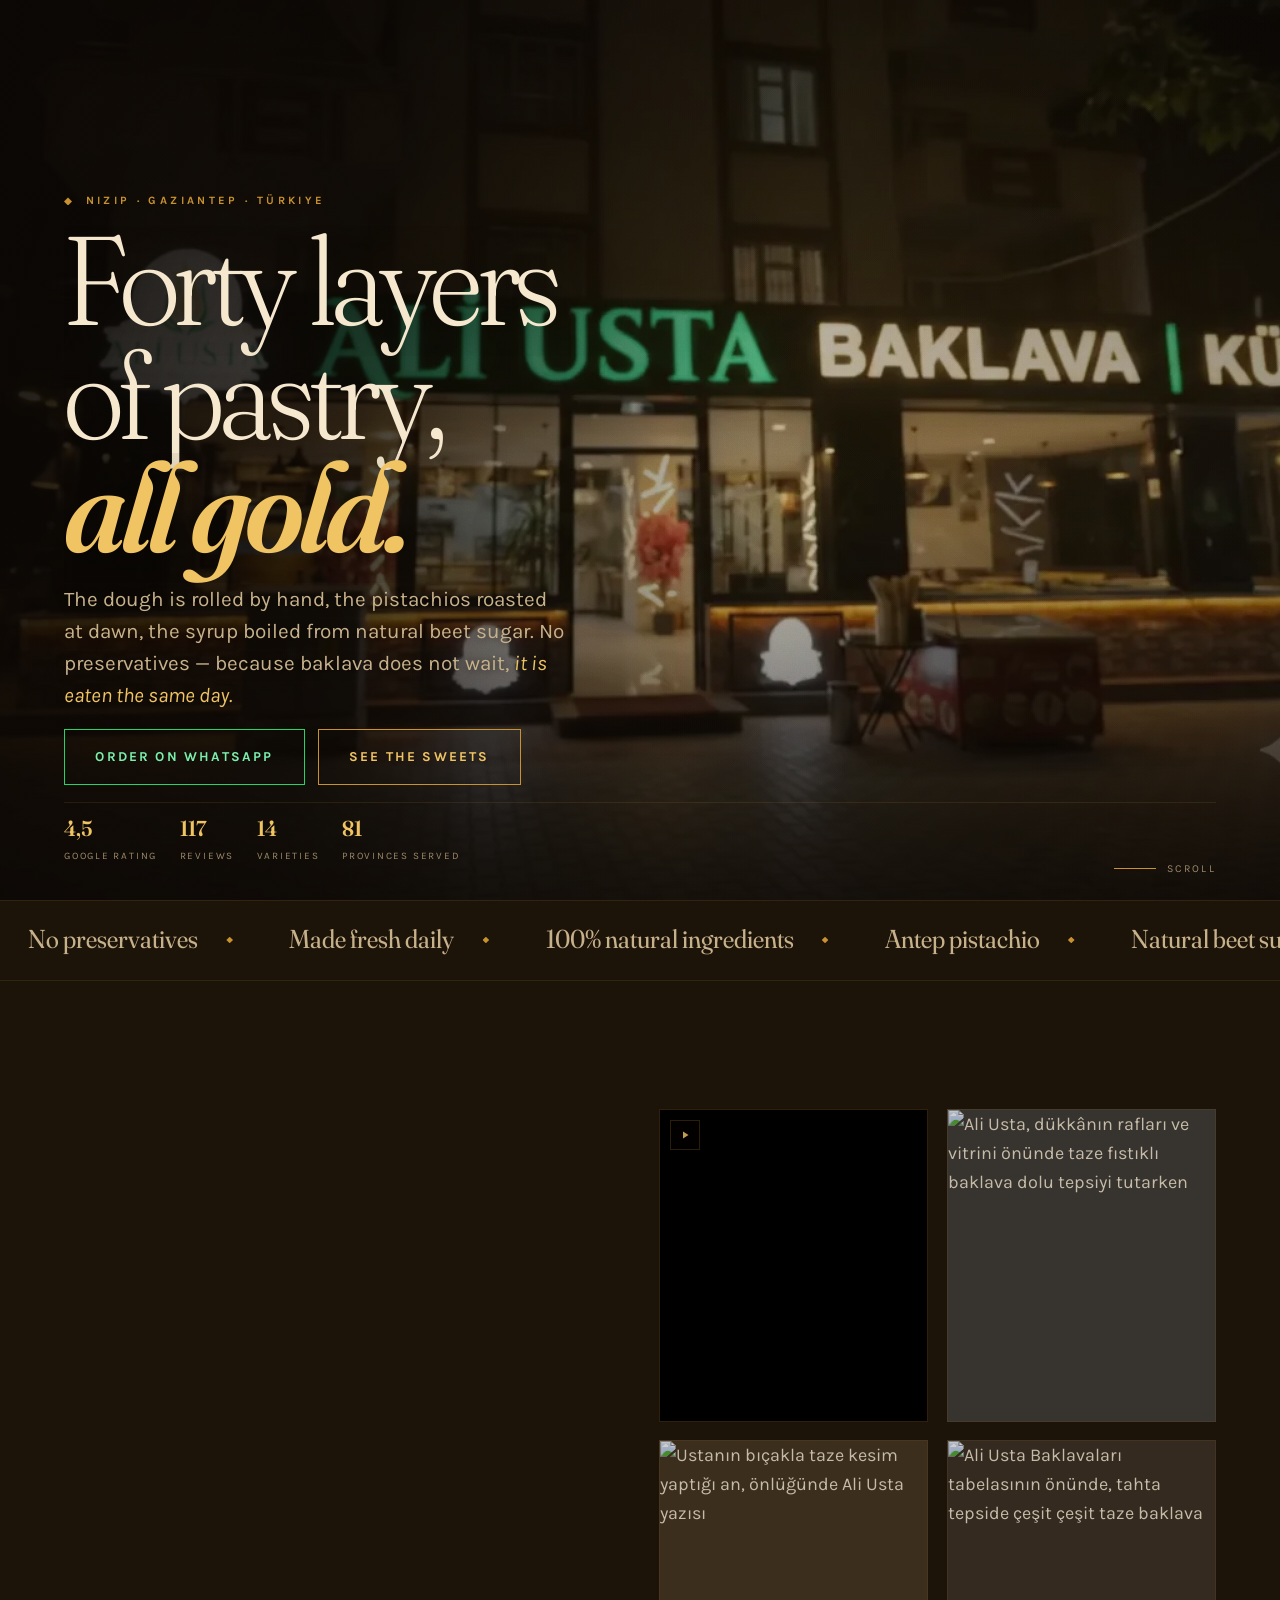
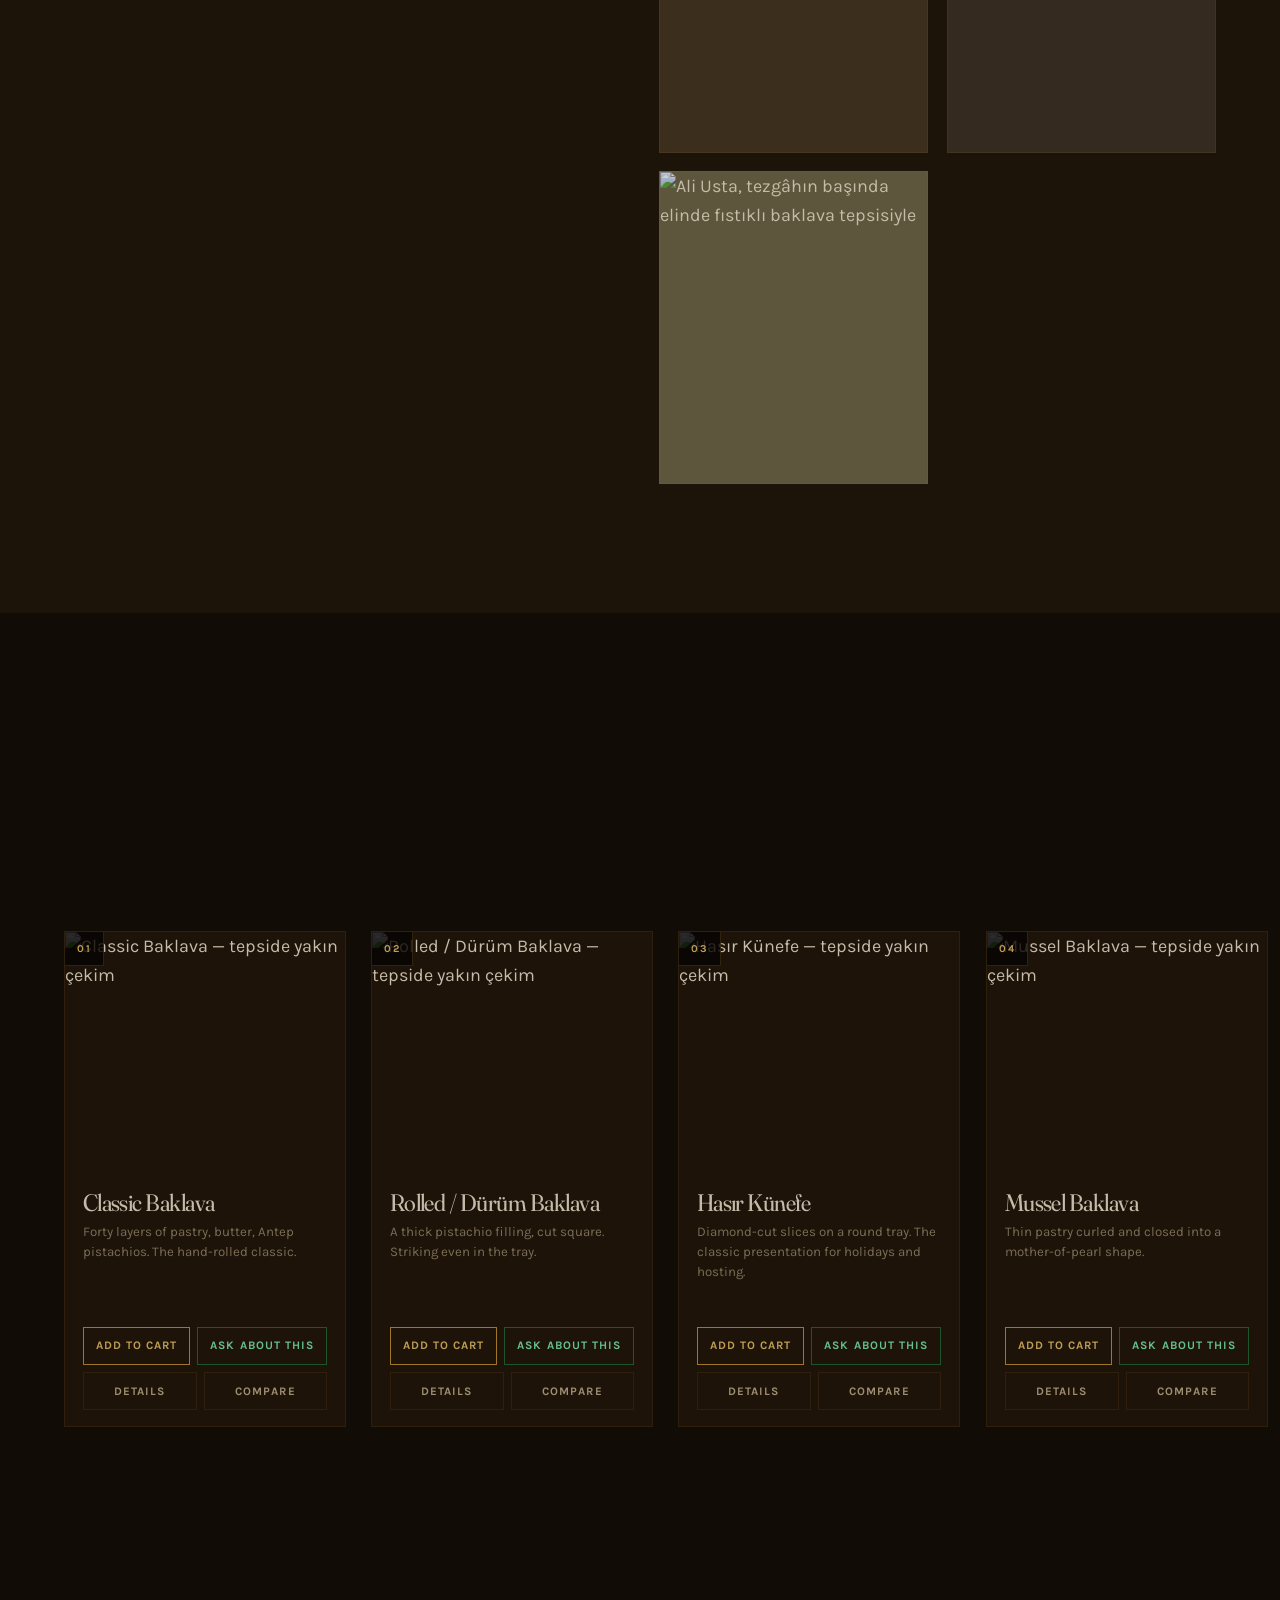
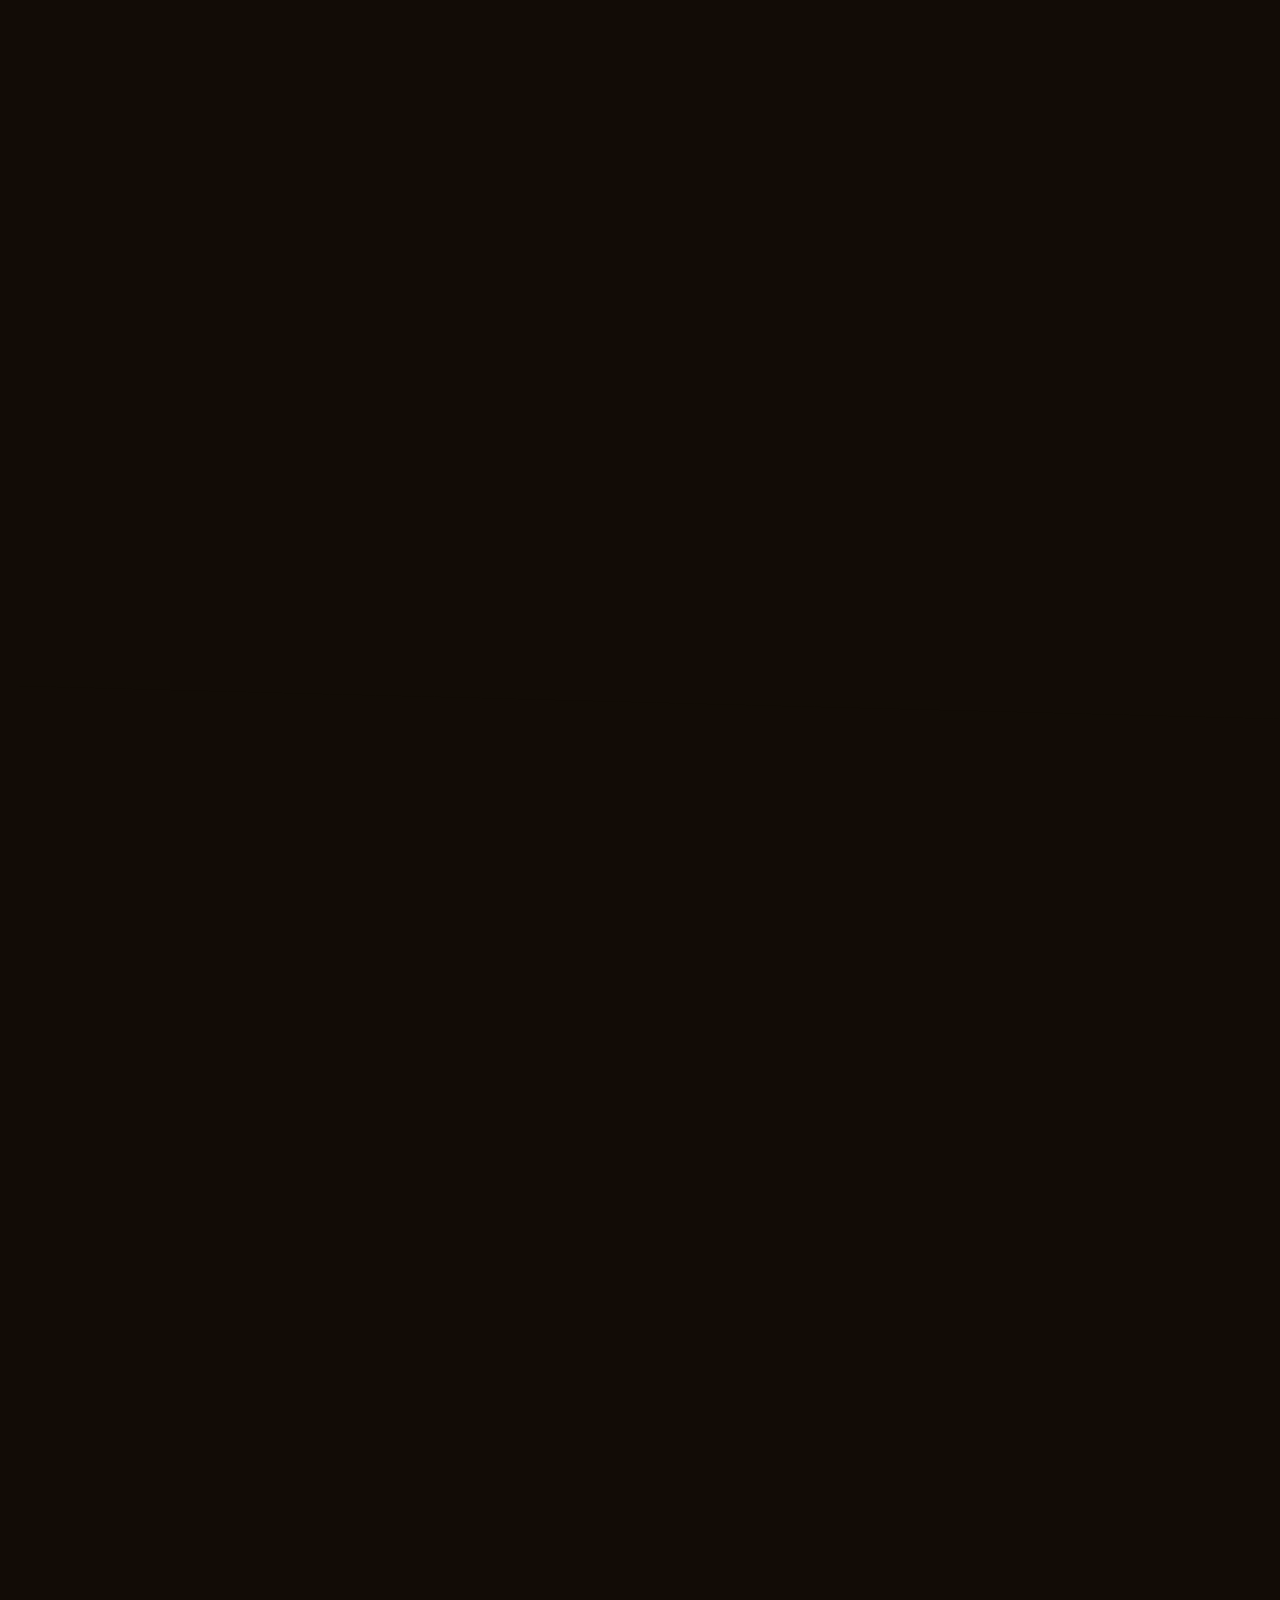
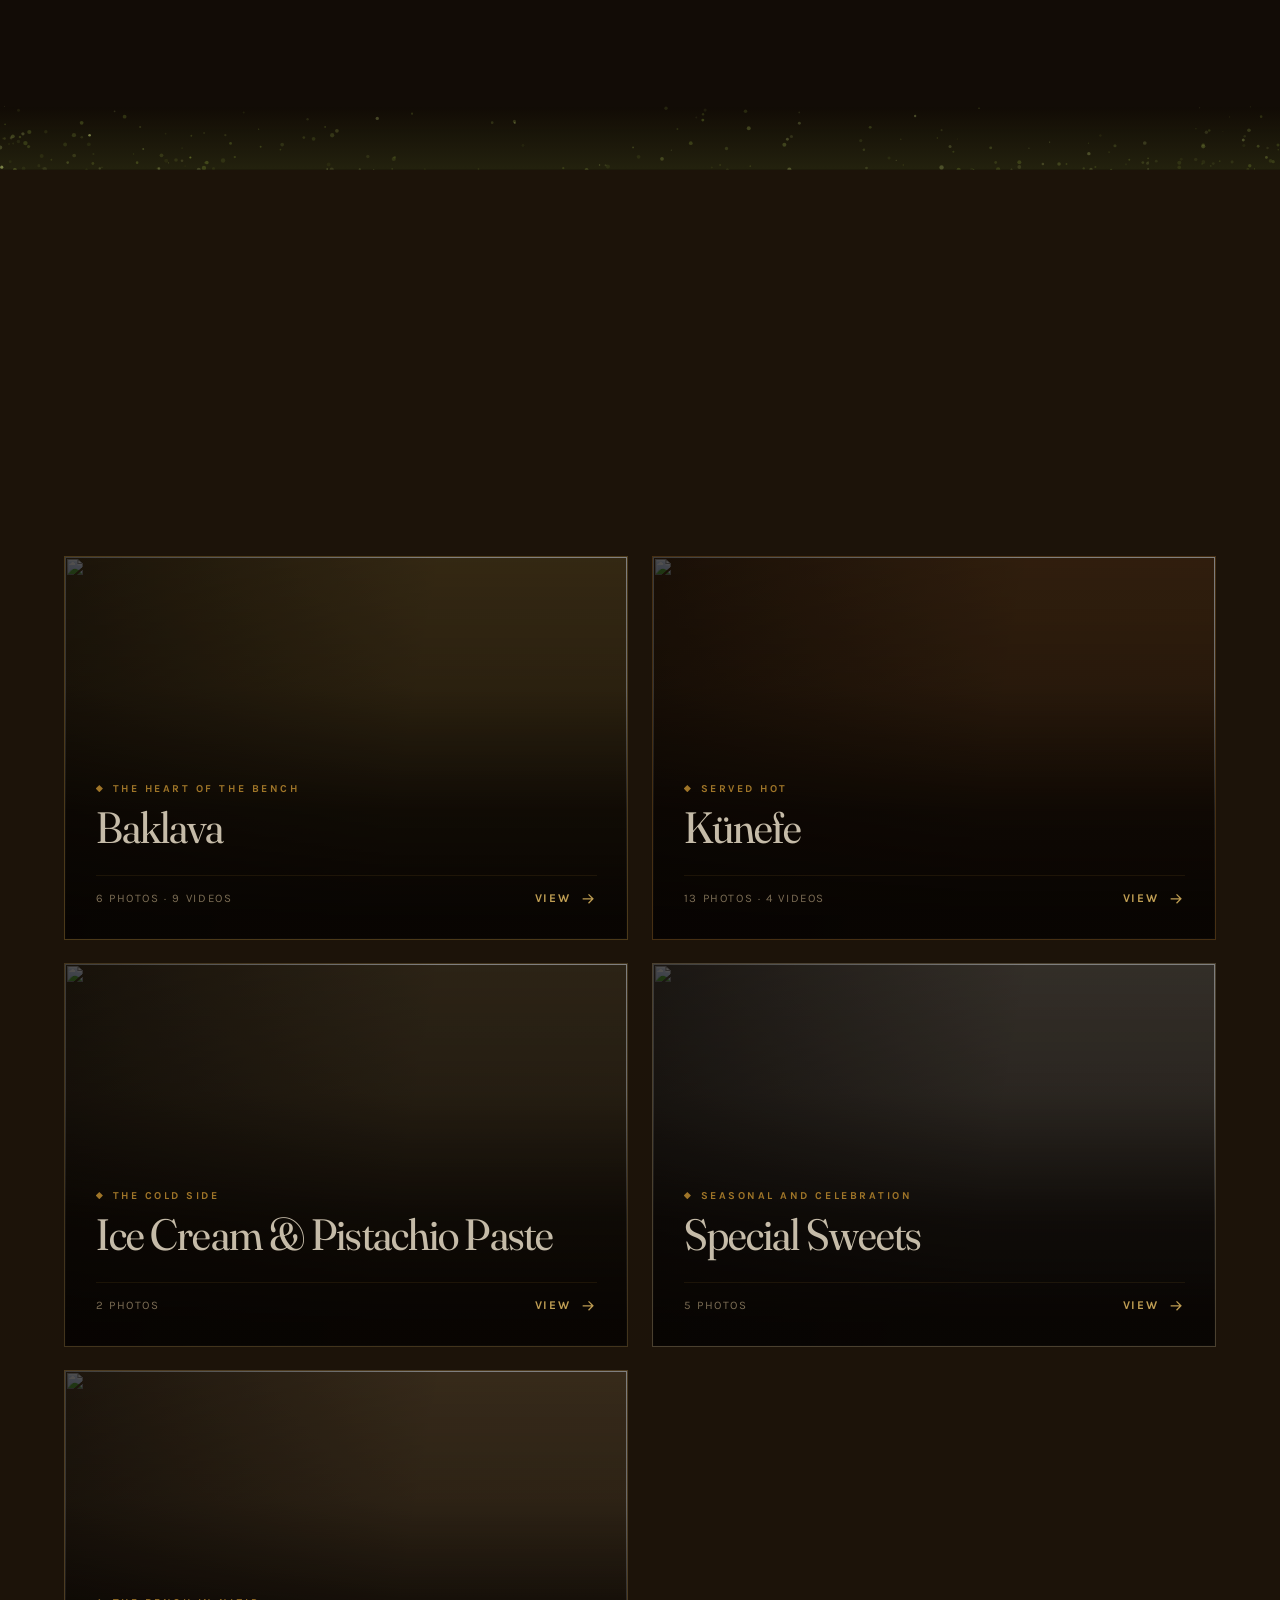
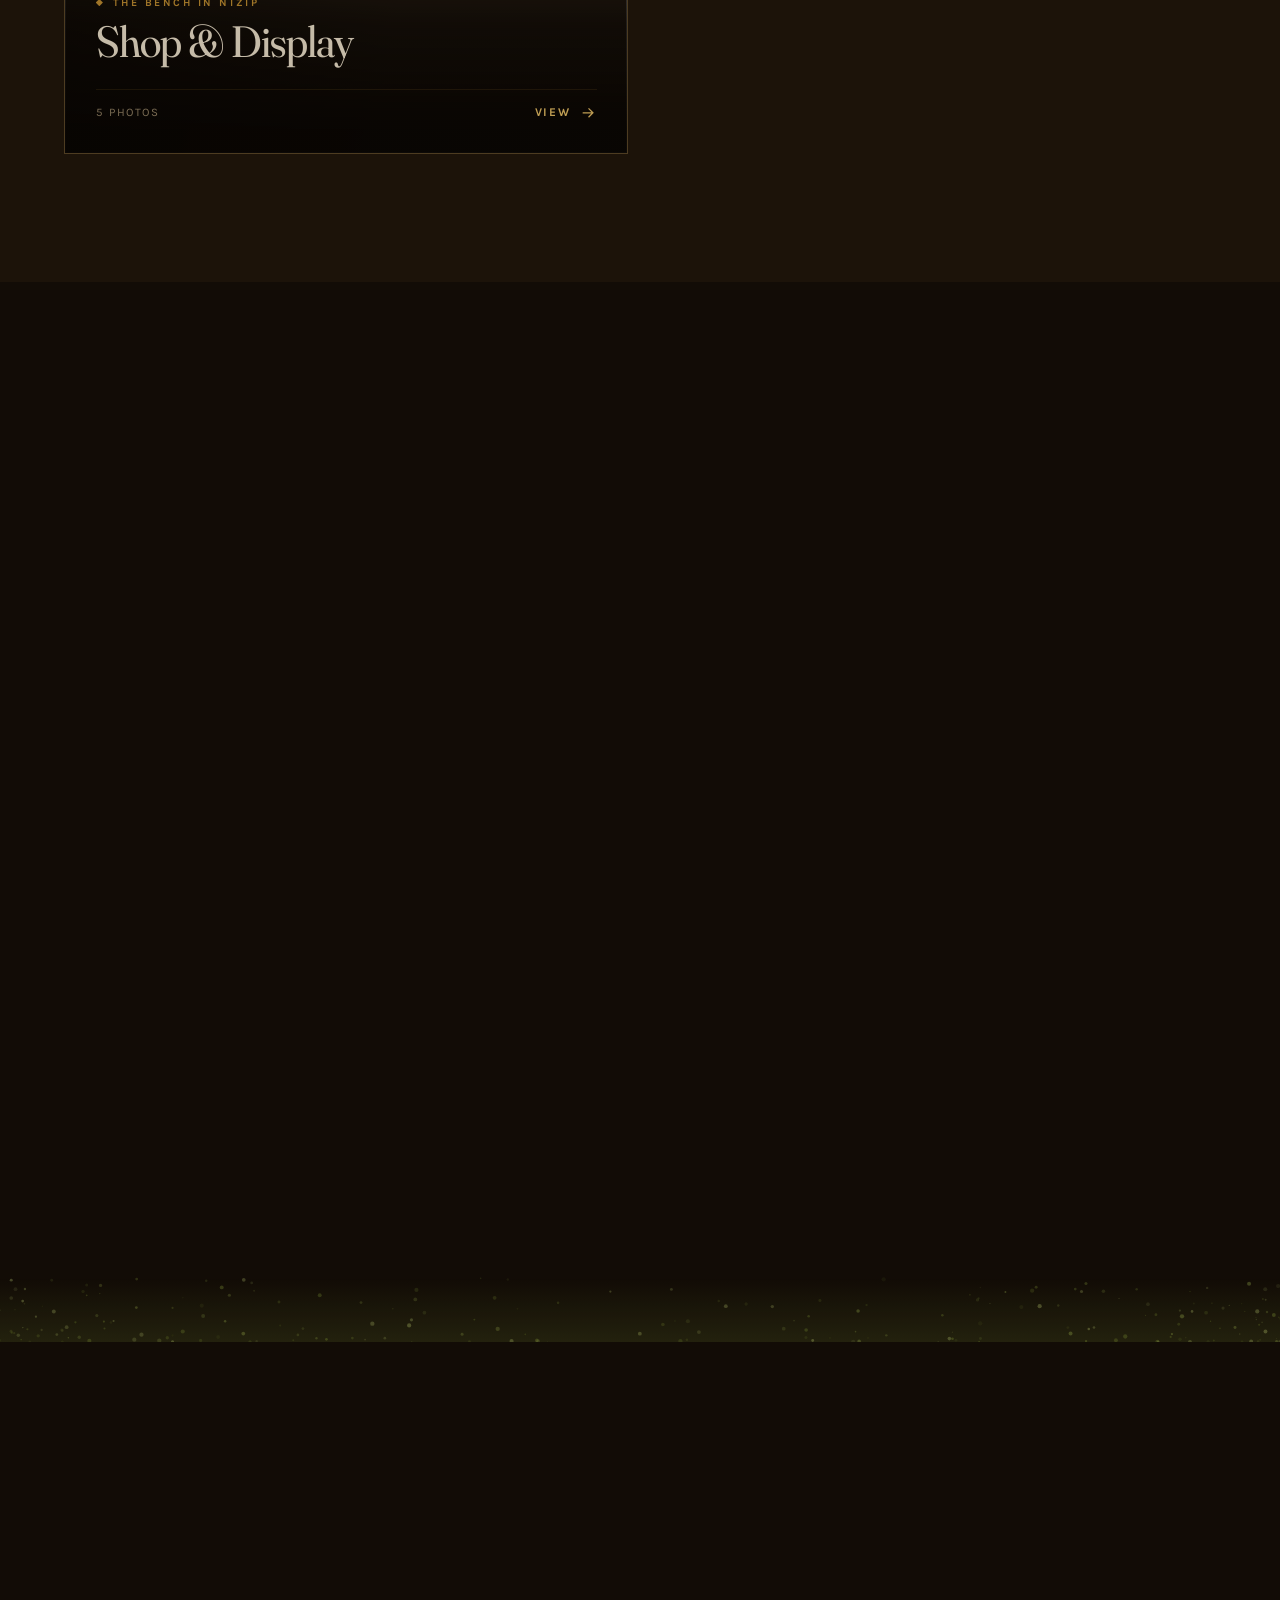
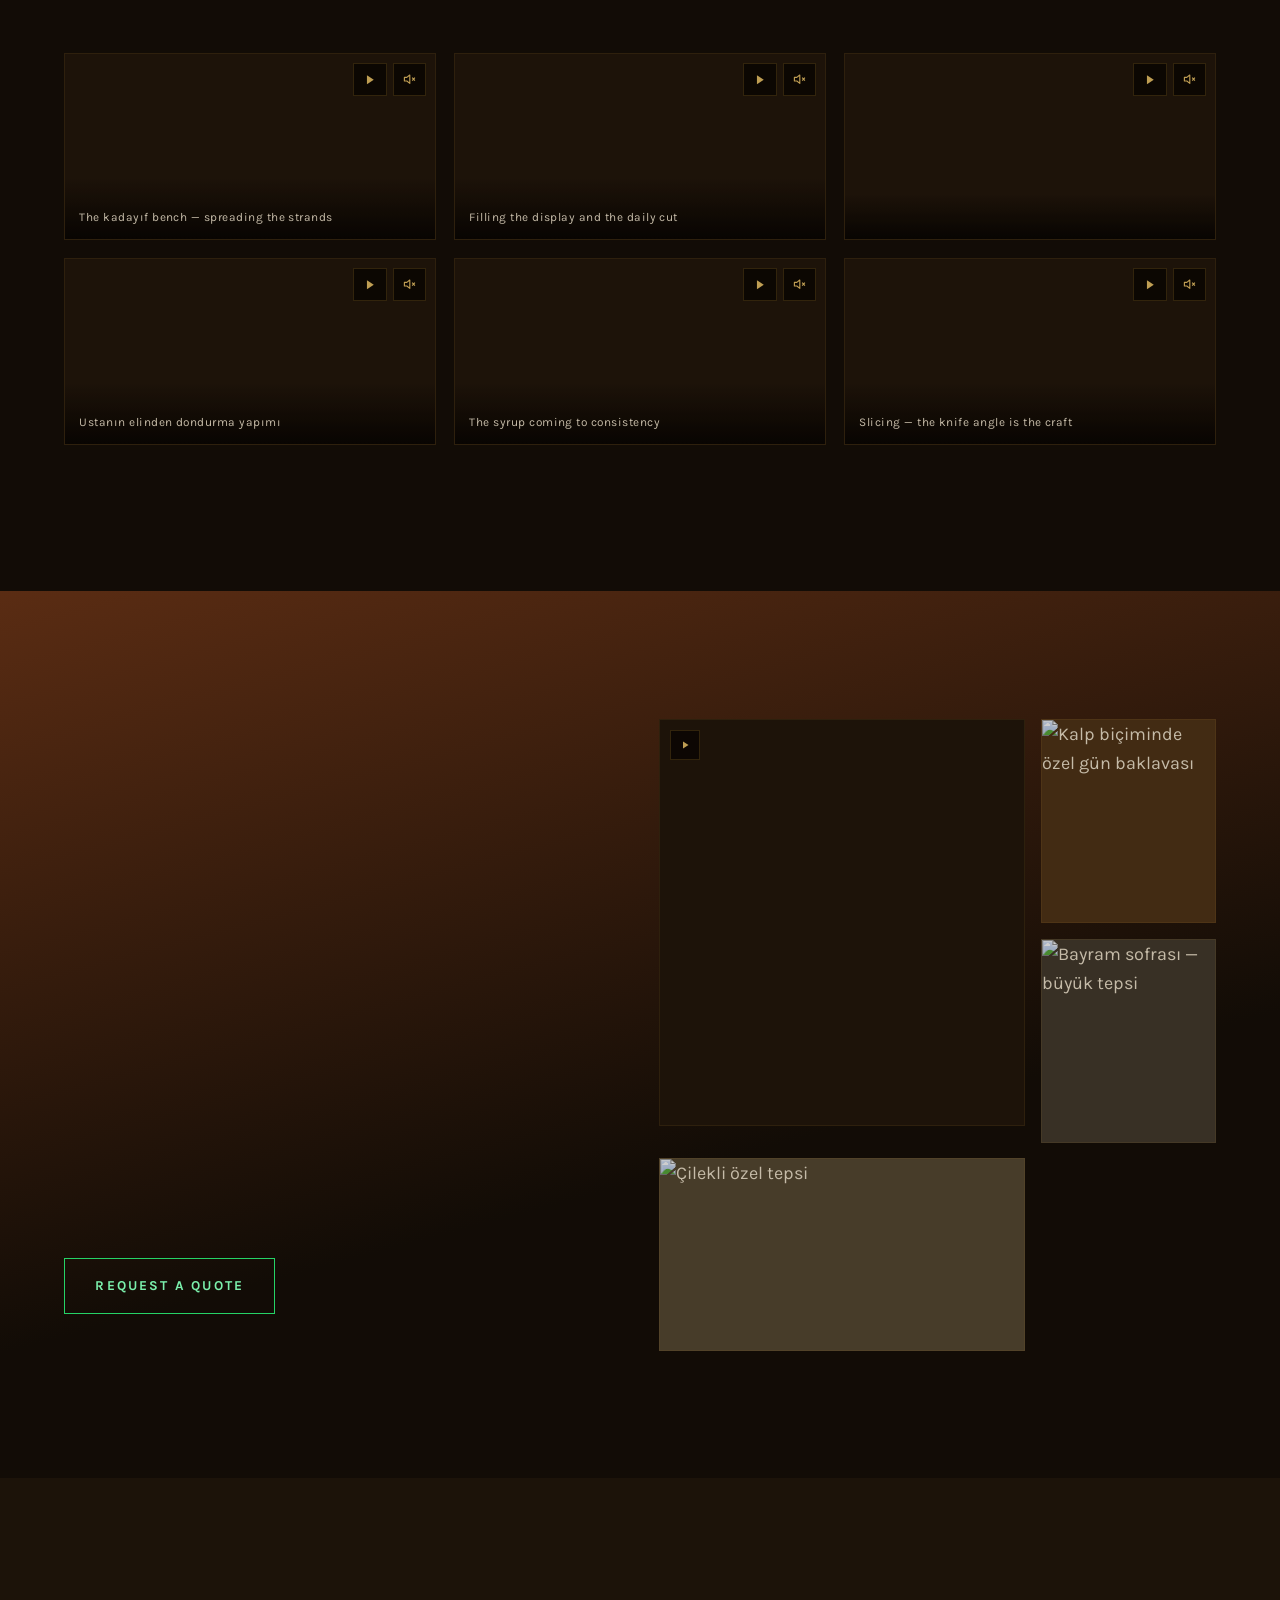
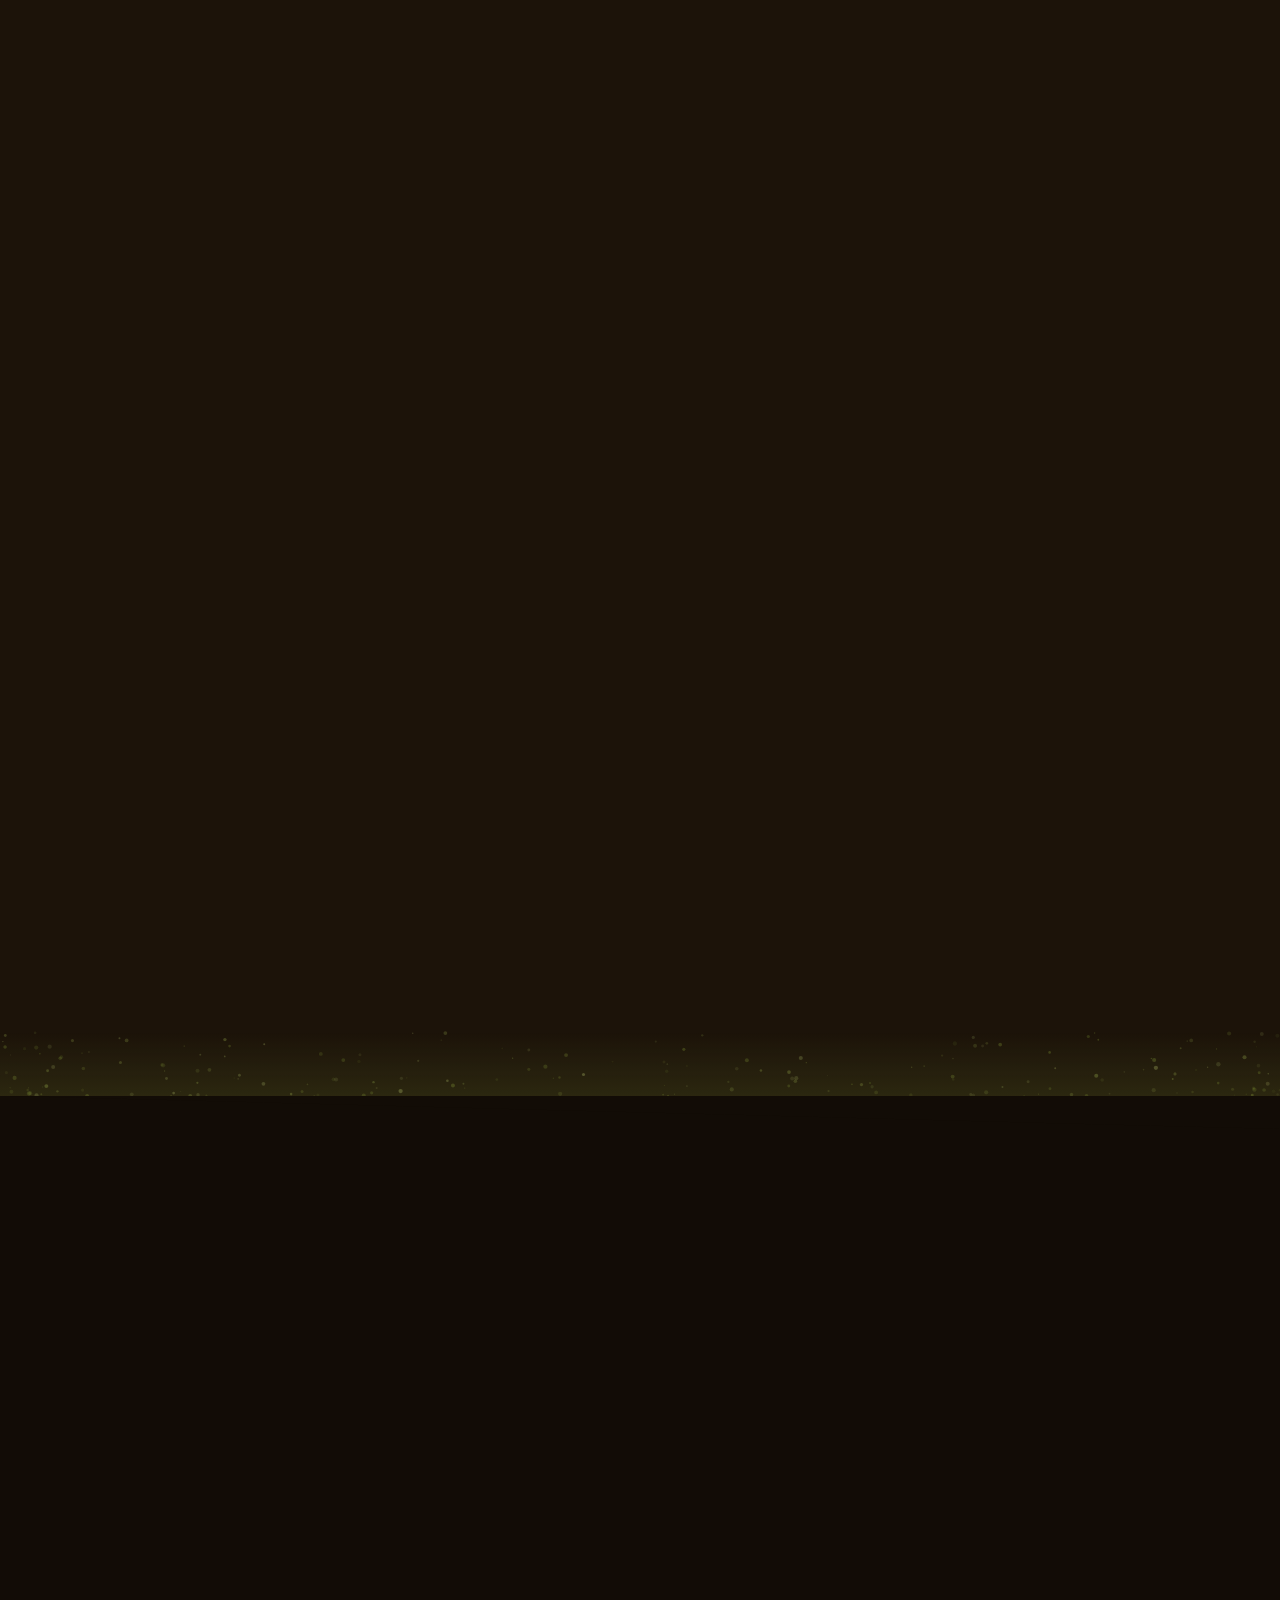
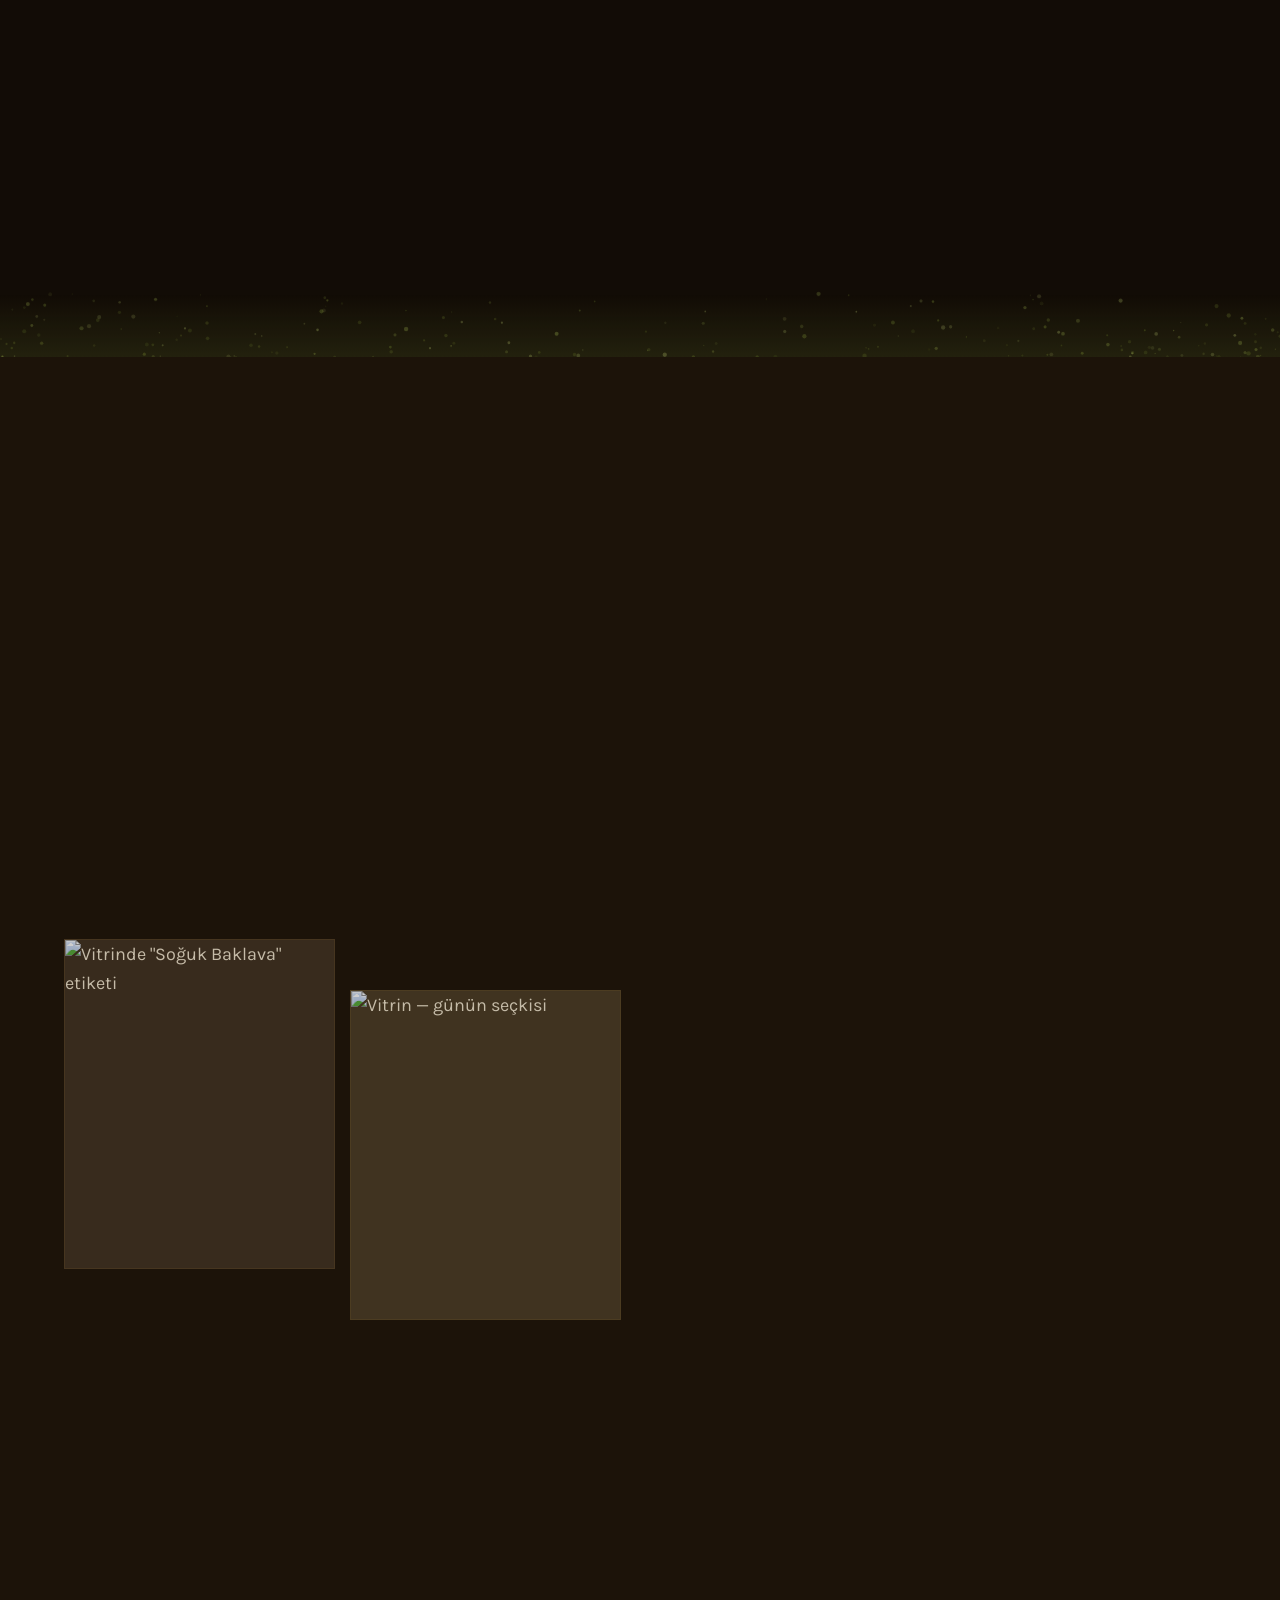
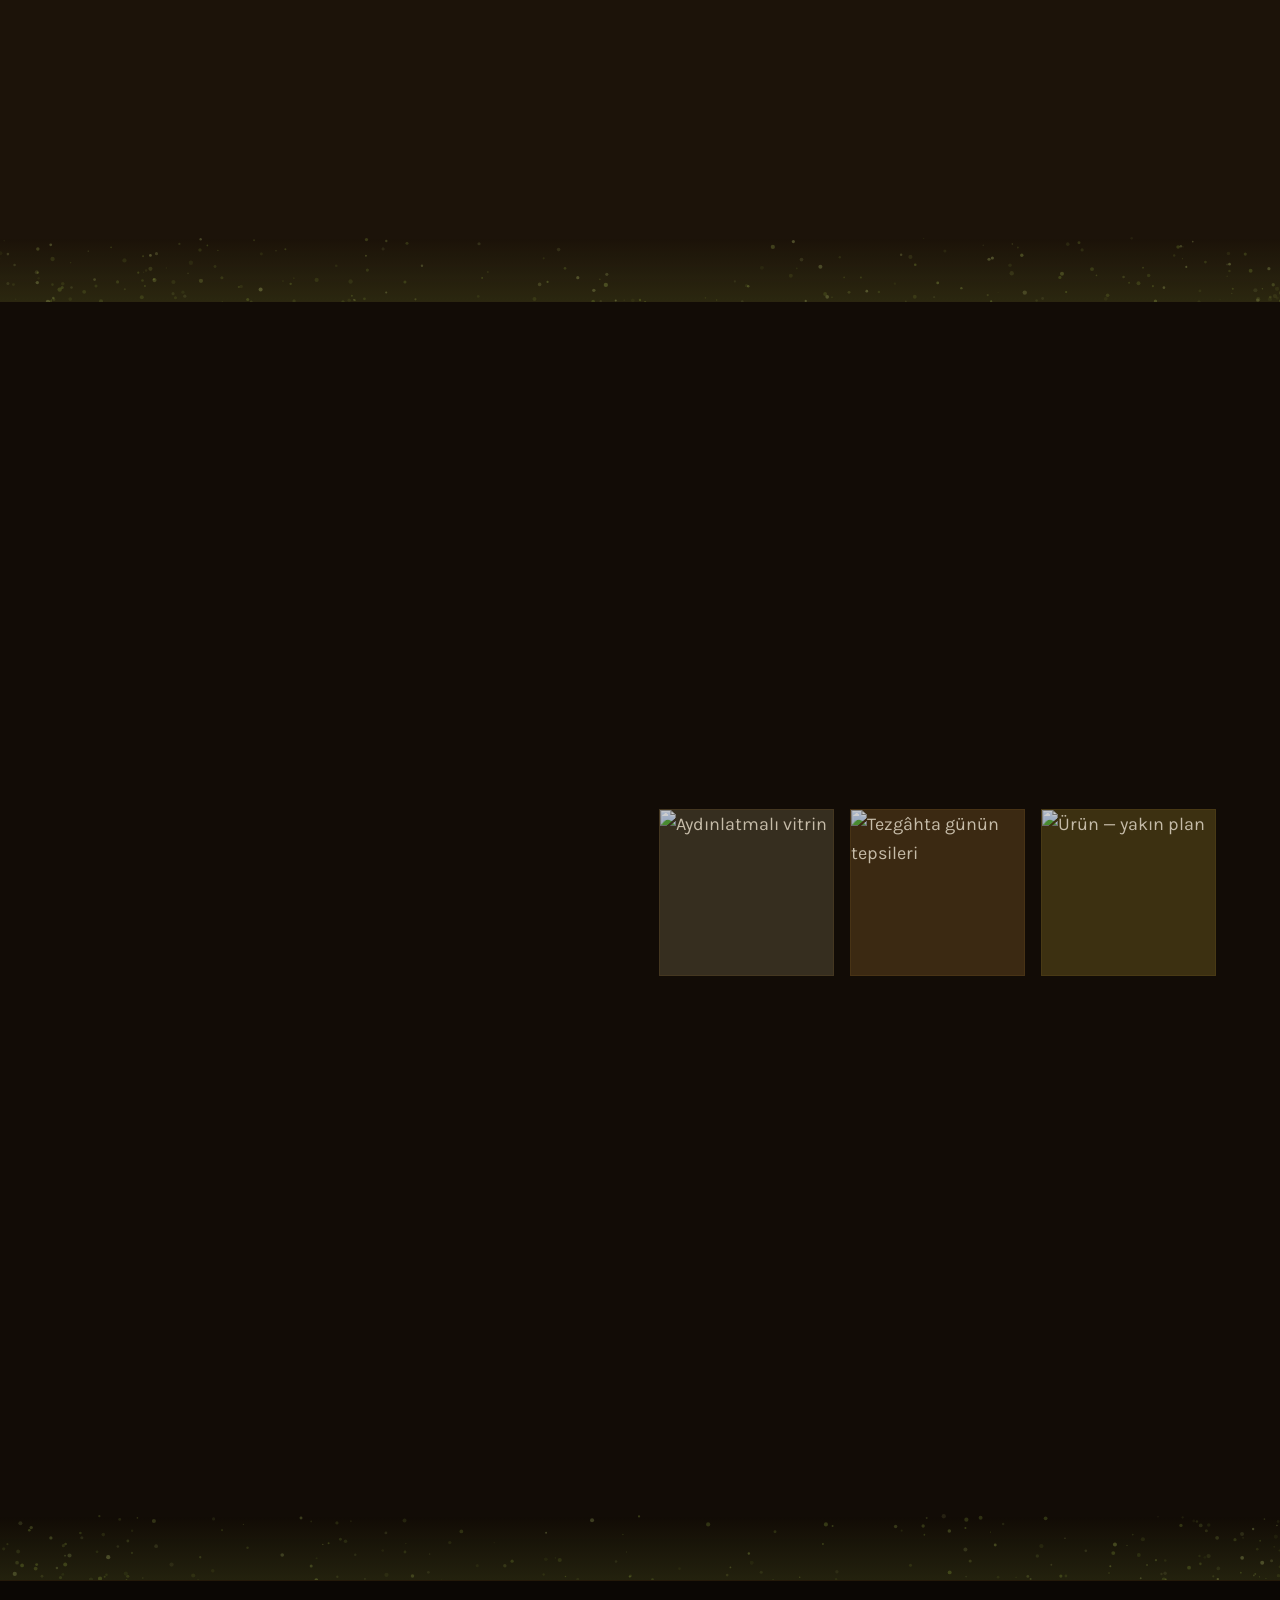
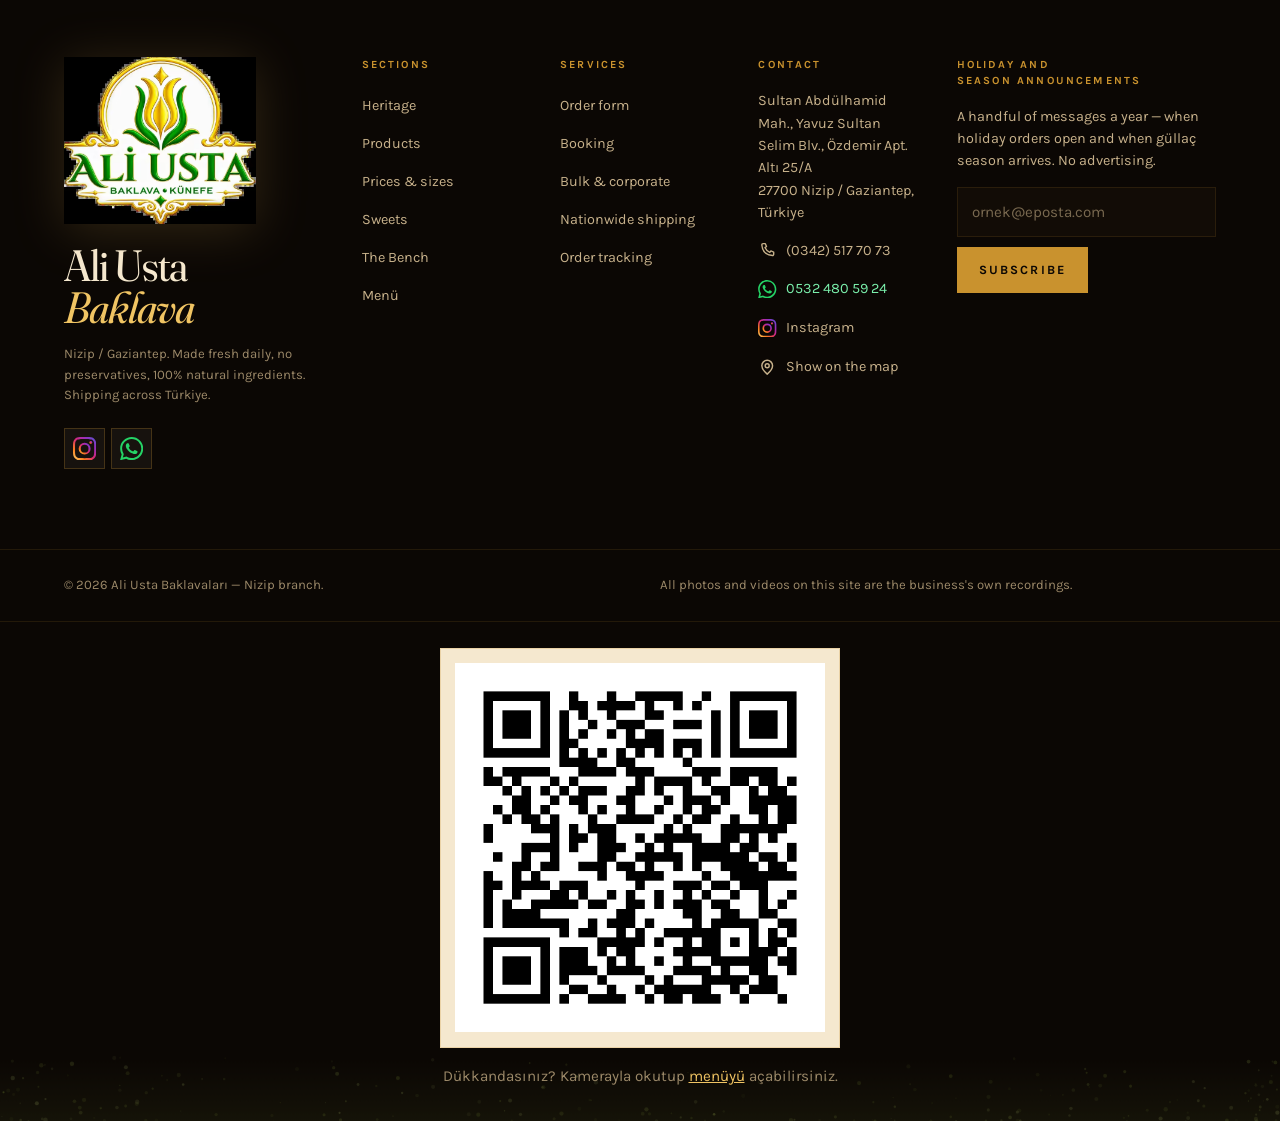
==== en/index.html @ f8b92bf3 "feat: Supabase bağlandı — menü ve fotoğraf/video ekleme artık herkese, her cihazda görünüyor - confi" ====
<!DOCTYPE html>
<html lang="en" dir="ltr">
<head>
<meta charset="utf-8">
<meta name="viewport" content="width=device-width, initial-scale=1, viewport-fit=cover">
<title>Ali Usta Baklavaları — Nizip, Gaziantep | Baklava, Künefe, Antep Pistachio</title>
<meta name="description" content="Ali Usta Baklavaları in Nizip: made fresh daily, no preservatives, 100% natural. Baklava, künefe, pistachio paste, roasted Antep pistachios. Nationwide shipping, bookings and bulk orders.">
<meta name="theme-color" content="#120C06">

<meta property="og:type" content="website">
<meta property="og:locale" content="en_US">
<meta property="og:site_name" content="Ali Usta Baklavaları">
<meta property="og:title" content="Ali Usta Baklavaları — Nizip, Gaziantep">
<meta property="og:description" content="Forty layers of pastry, pistachios roasted each morning, natural beet sugar. From Nizip to everywhere in Türkiye.">
<meta property="og:image" content="../assets/video/poster/hero.webp?v=52">
<meta name="twitter:card" content="summary_large_image">

<!-- hreflang etiketleri mutlak alan adı gerektirir. Yayına alırken: python _work/build_langs.py https://alanadiniz.com -->
<link rel="manifest" href="../manifest.webmanifest">
<link rel="apple-touch-icon" href="../assets/icons/apple-touch-icon.png">
<link rel="icon" href="data:image/svg+xml,%3Csvg xmlns='http://www.w3.org/2000/svg' viewBox='0 0 32 32'%3E%3Crect width='32' height='32' fill='%23120C06'/%3E%3Cpath d='M16 5l11 11-11 11L5 16z' fill='%23C9922E'/%3E%3Cpath d='M16 10.5L21.5 16 16 21.5 10.5 16z' fill='%23120C06'/%3E%3C/svg%3E">

<link rel="preconnect" href="https://fonts.googleapis.com">
<link rel="preconnect" href="https://fonts.gstatic.com" crossorigin>
<link rel="preload" as="image" href="../assets/video/poster/hero.webp?v=52" fetchpriority="high">
<link rel="stylesheet" href="../assets/css/site.css?v=52">
<link id="gfonts" rel="stylesheet" href="https://fonts.googleapis.com/css2?family=Fraunces:ital,opsz,wght,SOFT,WONK@0,9..144,300..700,0..100,0..1;1,9..144,300..700,0..100,0..1&family=Karla:ital,wght@0,400..700;1,400..500&display=swap&subset=latin,latin-ext" media="print">
<noscript><link rel="stylesheet" href="https://fonts.googleapis.com/css2?family=Fraunces:ital,opsz,wght,SOFT,WONK@0,9..144,300..700,0..100,0..1;1,9..144,300..700,0..100,0..1&family=Karla:ital,wght@0,400..700;1,400..500&display=swap&subset=latin,latin-ext"></noscript>

<script id="ld-business" type="application/ld+json">
{
  "@context": "https://schema.org",
  "@type": "Bakery",
  "@id": "#aliusta-nizip",
  "name": "Ali Usta Baklavaları",
  "alternateName": "Ali Usta Baklava & Künefe",
  "description": "Geleneksel Antep baklavası, künefe ve tatlı üretimi. Günlük taze üretim, %100 doğal malzeme, koruyucu içermez.",
  "image": "assets/video/poster/hero.webp?v=52",
  "servesCuisine": "Türk tatlıları, Antep baklavası, künefe",
  "priceRange": "₺1–200",
  "currenciesAccepted": "TRY",
  "telephone": "+90-342-517-70-73",
  "address": {
    "@type": "PostalAddress",
    "streetAddress": "Sultan Abdülhamid Mah., Yavuz Sultan Selim Bulvarı, Özdemir Apt. Altı 25/A",
    "addressLocality": "Nizip",
    "addressRegion": "Gaziantep",
    "postalCode": "27700",
    "addressCountry": "TR"
  },
  "openingHoursSpecification": [{
    "@type": "OpeningHoursSpecification",
    "dayOfWeek": ["Monday","Tuesday","Wednesday","Thursday","Friday","Saturday","Sunday"],
    "opens": "10:00"
  }],
  "aggregateRating": {
    "@type": "AggregateRating",
    "ratingValue": "4.5",
    "reviewCount": "117",
    "bestRating": "5",
    "worstRating": "1"
  },
  "amenityFeature": [
    {"@type":"LocationFeatureSpecification","name":"Açık hava oturma bölümü","value":true},
    {"@type":"LocationFeatureSpecification","name":"Rezervasyon","value":true}
  ],
  "acceptsReservations": "True",
  "hasOfferCatalog": {
    "@type": "OfferCatalog",
    "name": "Ürünler",
    "itemListElement": [
      {"@type":"Offer","itemOffered":{"@type":"Product","name":"Klasik Baklava"}},
      {"@type":"Offer","itemOffered":{"@type":"Product","name":"Dürüm Baklava"}},
      {"@type":"Offer","itemOffered":{"@type":"Product","name":"Havuç Dilimi"}},
      {"@type":"Offer","itemOffered":{"@type":"Product","name":"Midye Baklava"}},
      {"@type":"Offer","itemOffered":{"@type":"Product","name":"Burma Kadayıf"}},
      {"@type":"Offer","itemOffered":{"@type":"Product","name":"Şöbiyet"}},
      {"@type":"Offer","itemOffered":{"@type":"Product","name":"Yeşil Şöbiyet"}},
      {"@type":"Offer","itemOffered":{"@type":"Product","name":"Dolama"}},
      {"@type":"Offer","itemOffered":{"@type":"Product","name":"Saray Dolması"}},
      {"@type":"Offer","itemOffered":{"@type":"Product","name":"Kuşgözü"}},
      {"@type":"Offer","itemOffered":{"@type":"Product","name":"Bülbül Yuvası"}},
      {"@type":"Offer","itemOffered":{"@type":"Product","name":"Special Karışım"}},
      {"@type":"Offer","itemOffered":{"@type":"Product","name":"Hasır Künefe"}},
      {"@type":"Offer","itemOffered":{"@type":"Product","name":"Fıstık Ezmesi"}},
      {"@type":"Offer","itemOffered":{"@type":"Product","name":"Antep Özel"}},
      {"@type":"Offer","itemOffered":{"@type":"Product","name":"Kavrulmuş Antep Fıstığı"}}
    ]
  }
}
</script>
</head>

<body>
<a class="skip" href="#main">İçeriğe geç</a>

<!-- ================= PRELOADER ================= -->
<div id="pre" aria-hidden="true">
  <svg class="pre-mark" viewBox="0 0 100 100" aria-hidden="true">
    <path class="pre-fill" d="M50 6 94 50 50 94 6 50Z"/>
    <path d="M50 6 94 50 50 94 6 50Z"/>
    <path d="M50 24 76 50 50 76 24 50Z"/>
    <path d="M50 40 60 50 50 60 40 50Z"/>
    <line x1="6" y1="50" x2="94" y2="50"/>
    <line x1="50" y1="6" x2="50" y2="94"/>
  </svg>
  <p class="pre-word">Ali Usta</p>
  <div class="pre-bar"><i></i></div>
</div>

<div id="prog"></div>

<!-- ================= MEVSİMSEL ŞERİT (JS ile açılır) ================= -->
<div id="season" hidden></div>

<!-- ================= NAV ================= -->
<header id="nav">
  <a class="brand" href="#hero">
    <picture class="brand-logo">
      <source type="image/avif" srcset="../assets/img/logo-sm.avif">
      <img src="../assets/img/logo-sm.webp" width="160" height="139" alt="" decoding="async">
    </picture>
    <span class="brand-ad"><b>Ali</b><span>Usta</span></span>
  </a>
  <nav id="navlinks" aria-label="Ana menü">
    <a href="#miras">Miras</a>
    <a href="#urunler">Ürünler</a>
    <a href="#fiyat">Fiyat</a>
    <a href="#tatlilar">Tatlı Dünyası</a>
    <a href="#siparis">Sipariş &amp; Rezervasyon</a>
    <a href="#iletisim">İletişim</a>
  </nav>
  <div class="nav-tools">
    <a class="nav-menu-link" href="../menu.html">Menü</a>
    <div class="langs" role="group" aria-label="Dil / Language"><a class="lang" href="../index.html" hreflang="tr">TR</a><a class="lang is-on" href="../en/index.html" hreflang="en" aria-current="true">EN</a></div>
    <div class="nav-social" id="navSocial"></div>
    <button class="icon-btn tema-btn" id="temaBtn" type="button" aria-pressed="false" aria-label="Açık temaya geç" hidden>
      <svg class="ic-moon" viewBox="0 0 24 24" aria-hidden="true"><path d="M20 14.5A8 8 0 0 1 9.5 4a8.2 8.2 0 1 0 10.5 10.5z"/></svg>
      <svg class="ic-sun" viewBox="0 0 24 24" aria-hidden="true"><circle cx="12" cy="12" r="4"/><path d="M12 2v2M12 20v2M2 12h2M20 12h2M4.9 4.9l1.4 1.4M17.7 17.7l1.4 1.4M19.1 4.9l-1.4 1.4M6.3 17.7l-1.4 1.4"/></svg>
    </button>
    <button class="icon-btn ses-btn" id="sesBtn" type="button" aria-pressed="false" aria-label="Arayüz seslerini aç" hidden>
      <svg class="ic-on" viewBox="0 0 24 24" aria-hidden="true"><path d="M4 9v6h4l5 4V5L8 9H4z"/><path d="M16.5 8.5a5 5 0 0 1 0 7M19 6a8.5 8.5 0 0 1 0 12"/></svg>
      <svg class="ic-off" viewBox="0 0 24 24" aria-hidden="true"><path d="M4 9v6h4l5 4V5L8 9H4z"/><path d="M17 9.5l4 5M21 9.5l-4 5"/></svg>
    </button>
    <button class="icon-btn" id="motionBtn" type="button" aria-pressed="false">
      <span class="sr-only">Sayfadaki hareketi ve videoları duraklat</span>
      <svg class="ic-play" viewBox="0 0 24 24" aria-hidden="true"><rect x="6" y="5" width="4" height="14"/><rect x="14" y="5" width="4" height="14"/></svg>
      <svg class="ic-pause" viewBox="0 0 24 24" aria-hidden="true"><path d="M7 4l12 8-12 8z"/></svg>
    </button>
    <a class="btn btn--solid js-mag" id="navPhone" href="tel:+903425177073"><svg class="ic-tel" viewBox="0 0 24 24" aria-hidden="true"><path d="M6.6 3.5h3l1.5 3.7-2 1.4a12 12 0 0 0 6.3 6.3l1.4-2 3.7 1.5v3a1.6 1.6 0 0 1-1.7 1.6C10.6 18.4 5.6 13.4 5 5.2a1.6 1.6 0 0 1 1.6-1.7z"/></svg><span>(0342) 517 70 73</span></a>
  </div>
</header>

<main id="main">

<!-- ================= HERO ================= -->
<section id="hero" aria-labelledby="hero-h">

  <div class="hero-film" aria-hidden="true">
    <video id="heroVideo" muted loop playsinline preload="metadata"
           poster="../assets/video/poster/hero.webp?v=52" width="1280" height="720">
      <source src="../assets/video/hero-sm.mp4?v=52" type="video/mp4" media="(max-width: 820px)">
      <source src="../assets/video/hero.mp4?v=52" type="video/mp4">
    </video>
  </div>
  <div class="hero-scrim" aria-hidden="true"></div>
  <div class="hero-grain" aria-hidden="true"></div>

  <div class="shell hero-inner">
    <p class="eyebrow">Nizip · Gaziantep · 27700</p>
    <h1 id="hero-h">
      <span class="ln"><span class="thin">Kırk kat</span></span>
      <span class="ln"><span class="thin">yufkanın</span></span>
      <span class="ln"><span class="gold">altını.</span></span>
    </h1>
    <p class="lede">Hamuru elde açılır, fıstığı sabah kavrulur, şerbeti doğal pancar şekerinden kaynar. Koruyucu yok — çünkü baklava beklemez, <em class="acc">aynı gün yenir.</em></p>

    <div class="hero-cta">
      <a class="btn btn--lg btn--wa js-mag" id="heroWa" href="#siparis"><span>WhatsApp'tan sipariş</span></a>
      <a class="btn btn--lg js-mag" href="#tatlilar"><span>Tatlıları gör</span></a>
    </div>

    <div class="hero-meta">
      <div class="hero-facts">
        <div class="fact"><b>4,5</b><span>Google puanı</span></div>
        <div class="fact"><b>117</b><span>Değerlendirme</span></div>
        <div class="fact"><b>14</b><span>Ürün çeşidi</span></div>
        <div class="fact"><b>81</b><span>İle kargo</span></div>
      </div>
    </div>
  </div>

  <p class="scroll-hint"><i></i> Kaydır</p>
</section>

<!-- ================= ŞERİT ================= -->
<div class="strip" aria-hidden="true">
  <div class="strip-track" id="strip1"></div>
</div>

<!-- ================= MİRAS ================= -->
<section id="miras" class="band" aria-labelledby="miras-h">
  <div class="shell miras-grid">
    <div class="miras-copy">
      <p class="eyebrow rv">Miras</p>
      <h2 id="miras-h" class="rv">Tarif <em class="acc">yazılmaz,</em><br>gösterilir.</h2>
      <p class="lede rv">Bu işin okulu yok. Yufkanın ne zaman inceldiğini el bilir, şerbetin ne zaman kıvama geldiğini göz bilir. Ali Usta'nın tezgâhında öğrenilen de bu: ölçü değil, sezgi.</p>
      <p class="rv">Nizip'teki tezgâh, Gaziantep'in fıstık kuşağının tam ortasında. Fıstık aynı gün geliyor, aynı gün kavruluyor. Tepsi fırından çıkıyor, vitrine giriyor, akşama kalmıyor. Ertesi güne devreden baklava, Ali Usta'nın baklavası sayılmaz.</p>
      <p class="rv">Nesiller değişti, tezgâhın kuralı değişmedi: <strong>tereyağı gerçek, fıstık Antep'in, şeker pancarın.</strong> Kısaltılmış hiçbir yol yok.</p>
      <p class="sig rv">Ali Usta<small>Nizip Şubesi</small></p>
    </div>
    <div class="miras-media media-set" id="mirasMedia"></div>
  </div>
</section>

<!-- ================= ÜRÜNLER ================= -->
<section id="urunler" aria-labelledby="urun-h">
  <div class="rail-head">
    <div>
      <p class="eyebrow rv">Ürünler</p>
      <h2 id="urun-h" class="rv" style="margin-top:1.3rem">On bir çeşit,<br><em class="acc">tek tezgâh.</em></h2>
    </div>
    <p class="lede rv" style="max-width:34ch">Hepsi aynı hamurdan, aynı fıstıktan. Ayıran şey yalnızca ustanın elindeki kesim ve katlama. Kartın altındaki düğmelerden sepete ekleyebilir, fiyat sorabilir ya da “Detay”dan içerik ve alerjen bilgisine bakabilirsiniz.</p>
  </div>
  <div class="rail-viewport">
    <div class="rail-track media-set" id="railTrack"></div>
  </div>
  <div class="rail-progress"><i id="railBar"></i></div>
</section>

<!-- ================= BUGÜN VİTRİNDE ================= -->
<section id="vitrin" class="band" aria-labelledby="vit-h" hidden>
  <div class="shell vit-grid">
    <div class="vit-copy">
      <p class="eyebrow rv">Bugün vitrinde</p>
      <h2 id="vit-h" class="rv">Sabah ne <em class="acc">çıktıysa.</em></h2>
      <p class="lede rv">Tezgâh her sabah sıfırdan kurulur. Bugün vitrinde duran çeşitler aşağıda — akşama kalmayabilir.</p>
      <p class="small rv" id="vitrinTarih"></p>
      <ul class="vit-list rv" id="vitrinList"></ul>
      <p class="small rv" id="vitrinNot"></p>
      <div class="vit-act rv">
        <button class="btn btn--solid js-mag" type="button" data-open-cart><span>Sepete ekle</span></button>
        <a class="btn js-mag" href="#siparis"><span>Sipariş formu</span></a>
      </div>
    </div>
    <figure class="vit-shot rv">
      <img id="vitrinFoto" class="m-fill" alt="Bugünkü vitrin fotoğrafı" loading="lazy" decoding="async" hidden>
    </figure>
  </div>
</section>

<!-- ================= FİYAT & GRAMAJ ================= -->
<section id="fiyat" class="band cut-top--rev fistik-zone" aria-labelledby="fiyat-h">
  <div class="shell">
    <div class="gal-head">
      <div>
        <p class="eyebrow rv">Fiyat &amp; gramaj</p>
        <h2 id="fiyat-h" class="rv" style="margin-top:1.3rem">Ne kadar,<br><em class="acc">kaç kişilik.</em></h2>
      </div>
      <p class="lede rv" style="max-width:34ch">Tepsi ölçüleri ve kilo fiyatları. Kesin tutar için WhatsApp'tan yazın — çeşit karışımına göre değişir.</p>
    </div>
    <div id="fiyatUyari" class="ph-note rv" hidden></div>
    <div class="price-wrap rv">
      <div class="price-scroll">
        <table class="price" id="priceTable">
          <caption class="sr-only">Ürün fiyat listesi</caption>
        </table>
      </div>
    </div>
  </div>
</section>

<!-- ================= TATLI DÜNYASI ================= -->
<section id="tatlilar" class="band" aria-labelledby="tat-h">
  <div class="shell">

    <div class="gal-head">
      <div>
        <p class="eyebrow rv">Tatlı dünyası</p>
        <h2 id="tat-h" class="rv" style="margin-top:1.3rem">Türüne göre,<br><em class="acc">tek tek.</em></h2>
      </div>
      <p class="lede rv" style="max-width:36ch">Altı tatlı türü, her biri kendi hikâyesiyle. Bir türe basın — o türün bütün fotoğraf ve videoları açılsın.</p>
    </div>

    <!-- 1. görünüm: kategori özetleri -->
    <div class="cat-cards media-set" id="catCards"></div>

    <!-- 2. görünüm: seçilen türün ızgarası -->
    <div class="cat-view" id="catView" hidden>
      <div class="cat-bar">
        <button class="back-btn js-mag" type="button" id="catBack">
          <svg viewBox="0 0 24 24" aria-hidden="true"><path d="M15 5l-7 7 7 7"/></svg>
          <span>Bütün türler</span>
        </button>
        <div class="cat-filters" id="catFilters" role="group" aria-label="Tatlı türü seçin"></div>
        <button class="add-btn js-mag" type="button" id="catAddToggle" aria-expanded="false" aria-controls="catAdd">
          <svg viewBox="0 0 24 24" aria-hidden="true"><path d="M12 5v14M5 12h14"/></svg>
          <span>Fotoğraf/video ekle</span>
        </button>
      </div>
      <div class="cat-intro" id="catIntro" aria-live="polite"></div>

      <div class="cat-add" id="catAdd" hidden>
        <div class="cat-add-head">
          <div class="cat-add-title-wrap">
            <h4 class="cat-add-title">Tatlı Dünyasına Fotoğraf veya Video Ekle</h4>
            <p class="cat-add-sub">Eklediğiniz görsel vitrinde ilgili tatlı türünün altında hemen yerini alır.</p>
          </div>
          <button type="button" class="cat-add-close" id="catAddClose" aria-label="Ekleme panelini kapat">
            <svg viewBox="0 0 24 24" aria-hidden="true"><path d="M18 6L6 18M6 6l12 12"/></svg>
          </button>
        </div>

        <form id="catAddForm" novalidate>
          <!-- Fotoğraf ve dosya ekleme alanı: tıklandığında hemen dosya seçici açılır -->
          <div class="cat-add-drop" id="catAddDropZone" tabindex="0" role="button" aria-label="Fotoğraf veya dosya seçin">
            <input type="file" id="catAddFile" accept="image/*,video/*" class="sr-file" tabindex="-1">
            <div class="cat-add-prompt" id="catAddPrompt">
              <div class="cat-add-icon" aria-hidden="true">
                <svg viewBox="0 0 24 24"><path d="M4 16l4.586-4.586a2 2 0 012.828 0L16 16m-2-2l1.586-1.586a2 2 0 012.828 0L20 14m-6-6h.01M6 20h12a2 2 0 002-2V6a2 2 0 00-2-2H6a2 2 0 00-2 2v12a2 2 0 002 2z"/></svg>
              </div>
              <div class="cat-add-text">
                <span class="cat-add-prompt-title">Fotoğraf ve dosya ekle</span>
                <span class="cat-add-prompt-sub">Bilgisayardan dosya seçmek veya telefonda galeriyi açmak için buraya dokunun</span>
              </div>
              <button type="button" class="btn btn--solid btn--sm" id="catAddSelectBtn"><span>Dosya Seç</span></button>
            </div>

            <!-- Seçilen fotoğrafın önizlemesi -->
            <div class="cat-add-preview-wrap" id="catAddPreviewWrap" hidden>
              <div class="cat-add-thumb" id="catAddPreviewThumb"></div>
              <div class="cat-add-fileinfo">
                <span class="cat-add-filename" id="catAddFileName"></span>
                <span class="cat-add-filesize" id="catAddFileSize"></span>
                <button type="button" class="cat-add-change-btn" id="catAddChangeBtn">Farklı görsel seç</button>
              </div>
            </div>
          </div>

          <!-- Alt kısmında fotoğrafın adı / açıklaması ve tür seçimi -->
          <div class="cat-add-fields">
            <div class="f">
              <label for="catAddBaslik">Fotoğrafın Adı / Kısa Açıklama</label>
              <input type="text" id="catAddBaslik" placeholder="Örn: Fıstıklı kare baklava, tepsiden yeni çıktı" maxlength="80" required autocomplete="off">
            </div>
            <div class="f cat-add-tur-f">
              <label for="catAddTur">Eklenecek Tatlı Türü</label>
              <select id="catAddTur" class="cat-add-select">
                <option value="baklava">Baklava</option>
                <option value="kunefe">Künefe</option>
                <option value="dondurma">Dondurma &amp; Fıstık Ezmesi</option>
                <option value="ozel">Özel Tatlılar</option>
                <option value="dukkan">Dükkân &amp; Vitrin</option>
              </select>
            </div>
          </div>

          <div class="panel-foot">
            <button type="submit" class="btn btn--solid btn--lg" id="catAddSubmit">
              <span id="catAddSubmitText">Fotoğrafı Ekle</span>
            </button>
            <button type="button" class="btn" id="catAddCancel"><span>Vazgeç</span></button>
            <p class="frm-msg" id="catAddMsg" role="status" aria-live="polite"></p>
          </div>
        </form>
      </div>

      <div class="cat-grid media-set" id="catGrid"></div>
    </div>

  </div>
</section>

<!-- ================= FARK / KARŞILAŞTIRMA ================= -->
<section id="fark" class="band fistik-zone" aria-labelledby="fark-h" hidden>
  <div class="shell">
    <div class="gal-head">
      <div>
        <p class="eyebrow rv">Neden bizden</p>
        <h2 id="fark-h" class="rv" style="margin-top:1.3rem">Aynı isim,<br><em class="acc">aynı şey değil.</em></h2>
      </div>
      <p class="lede rv" style="max-width:36ch">Raftaki kutulu baklava ile tezgâhtan çıkan baklava arasındaki farkı madde madde yazdık. Sağ sütun, uzun raf ömrü için yapılan tavizleri anlatıyor.</p>
    </div>
    <div class="fark-wrap rv">
      <div class="fark-scroll"><table class="fark" id="farkTable"></table></div>
    </div>
    <p class="small rv" style="margin-top:1.4rem">Sağ sütun, sektörde yaygın olan endüstriyel üretim yöntemlerini tarif eder; belirli bir markayı işaret etmez.</p>
  </div>
</section>

<!-- ================= TEZGÂH ================= -->
<section id="tezgah" class="band" aria-labelledby="tezgah-h">
  <div class="shell">
    <div class="ur-head">
      <div>
        <p class="eyebrow rv">Tezgâh</p>
        <h2 id="tezgah-h" class="rv">Kimse <em class="acc">görmesin</em> diye yapılmıyor.</h2>
      </div>
      <p class="lede rv">Kazanın, ocağın, bıçağın kaydı. Hepsi Ali Usta'nın kendi tezgâhından — düzenlenmemiş, sahnelenmemiş.</p>
    </div>
    <div class="ur-grid media-set" id="tezgahGrid"></div>
  </div>
</section>

<!-- ================= ÖZEL SİPARİŞ (medya) ================= -->
<section id="ozel" class="band cut-top--rev" aria-labelledby="ozel-h">
  <div class="shell ozel-grid">
    <div class="ozel-copy">
      <p class="eyebrow rv">Özel gün siparişi</p>
      <h2 id="ozel-h" class="rv">Kalabalık sofra <em class="acc">işi.</em></h2>
      <p class="lede rv">Düğün, nişan, doğum günü, bayram. Tepsi ölçüsü, çeşit dağılımı ve teslim saati siparişe göre ayarlanır. Yoğun günler için birkaç gün önceden haber vermek yeterli.</p>
      <ul class="occ rv">
        <li>Düğün</li><li>Nişan</li><li>Doğum günü</li><li>Bayram</li><li>Kurumsal ikram</li><li>Özel karışım tepsi</li>
      </ul>
      <a class="btn btn--lg btn--wa js-mag" id="ozelWa" href="#siparis"><span>Teklif iste</span></a>
    </div>
    <div class="ozel-media media-set" id="ozelMedia"></div>
  </div>
</section>

<!-- ================= SİPARİŞ & REZERVASYON ================= -->
<section id="siparis" class="band fistik-zone" aria-labelledby="sip-h">
  <div class="shell">
    <div class="gal-head">
      <div>
        <p class="eyebrow rv">Sipariş &amp; rezervasyon</p>
        <h2 id="sip-h" class="rv" style="margin-top:1.3rem">Formu doldurun,<br><em class="acc">WhatsApp'a düşsün.</em></h2>
      </div>
      <p class="lede rv" style="max-width:36ch">Üç formun üçü de doğrudan işletmenin WhatsApp hattına gider. Üyelik yok, bekleme yok — mesaj hazır gelir, siz gönder'e basarsınız.</p>
    </div>

    <div class="tabs rv" role="tablist" aria-label="Sipariş türü">
      <button class="tab" role="tab" id="tab-order" aria-controls="panel-order" aria-selected="true">
        <b>Sipariş</b><span>Kargo veya dükkândan teslim</span>
      </button>
      <button class="tab" role="tab" id="tab-rez" aria-controls="panel-rez" aria-selected="false" tabindex="-1">
        <b>Rezervasyon</b><span>Masa ve grup ayırtma</span>
      </button>
      <button class="tab" role="tab" id="tab-corp" aria-controls="panel-corp" aria-selected="false" tabindex="-1">
        <b>Toplu &amp; kurumsal</b><span>Düğün, firma ikramı</span>
      </button>
    </div>

    <!-- SİPARİŞ -->
    <div class="panel rv" id="panel-order" role="tabpanel" aria-labelledby="tab-order">
      <form class="frm" id="formOrder" novalidate>
        <div class="frm-grid">
          <p class="f"><label for="o-ad">Ad Soyad <i>*</i></label>
            <input id="o-ad" name="ad" type="text" autocomplete="name" required></p>
          <p class="f"><label for="o-tel">Telefon <i>*</i></label>
            <input id="o-tel" name="telefon" type="tel" inputmode="tel" autocomplete="tel" placeholder="05XX XXX XX XX" required></p>
          <p class="f"><label for="o-urun">Ürün <i>*</i></label>
            <select id="o-urun" name="urun" required></select></p>
          <p class="f"><label for="o-miktar">Miktar</label>
            <select id="o-miktar" name="miktar">
              <option>Yarım tepsi (≈1 kg)</option>
              <option selected>Tam tepsi (≈2 kg)</option>
              <option>Büyük tepsi (≈4 kg)</option>
              <option>Kilo ile — telefonda konuşalım</option>
            </select></p>
          <p class="f"><label for="o-teslim">Teslim</label>
            <select id="o-teslim" name="teslim">
              <option value="Dükkândan teslim" selected>Dükkândan alacağım</option>
              <option value="Kargo">Kargo ile gönderilsin</option>
            </select></p>
          <p class="f"><label for="o-tarih">Teslim tarihi</label>
            <input id="o-tarih" name="tarih" type="date"></p>
          <p class="f f--full" id="o-adres-wrap" hidden><label for="o-adres">Kargo adresi</label>
            <textarea id="o-adres" name="adres" rows="2" autocomplete="street-address"></textarea></p>
          <p class="f f--full"><label for="o-not">Not</label>
            <textarea id="o-not" name="not" rows="2" placeholder="Çeşit karışımı, fıstık oranı, özel istek…"></textarea></p>
        </div>
        <div class="frm-foot">
          <button class="btn btn--lg btn--wa js-mag" type="submit"><span>WhatsApp'tan gönder</span></button>
          <p class="small">Form gönderilmez — mesajınız WhatsApp'ta hazır açılır, siz onaylarsınız.</p>
        </div>
        <p class="frm-msg" role="status" aria-live="polite"></p>
      </form>
    </div>

    <!-- REZERVASYON -->
    <div class="panel rv" id="panel-rez" role="tabpanel" aria-labelledby="tab-rez" hidden>
      <form class="frm" id="formRez" novalidate>
        <div class="frm-grid">
          <p class="f"><label for="r-ad">Ad Soyad <i>*</i></label>
            <input id="r-ad" name="ad" type="text" autocomplete="name" required></p>
          <p class="f"><label for="r-tel">Telefon <i>*</i></label>
            <input id="r-tel" name="telefon" type="tel" inputmode="tel" autocomplete="tel" placeholder="05XX XXX XX XX" required></p>
          <p class="f"><label for="r-tarih">Tarih <i>*</i></label>
            <input id="r-tarih" name="tarih" type="date" required></p>
          <p class="f"><label for="r-saat">Saat <i>*</i></label>
            <input id="r-saat" name="saat" type="time" required></p>
          <p class="f"><label for="r-kisi">Kişi sayısı <i>*</i></label>
            <input id="r-kisi" name="kisi" type="number" min="1" max="60" value="2" required></p>
          <p class="f"><label for="r-bolum">Bölüm</label>
            <select id="r-bolum" name="bolum">
              <option selected>Açık hava</option>
              <option>İç salon</option>
              <option>Fark etmez</option>
            </select></p>
          <p class="f f--full"><label for="r-not">Not</label>
            <textarea id="r-not" name="not" rows="2" placeholder="Doğum günü, bebek sandalyesi, tekerlekli sandalye erişimi…"></textarea></p>
        </div>
        <div class="frm-foot">
          <button class="btn btn--lg btn--wa js-mag" type="submit"><span>Rezervasyonu WhatsApp'a gönder</span></button>
          <p class="small" id="rezNot"></p>
        </div>
        <p class="frm-msg" role="status" aria-live="polite"></p>
      </form>
    </div>

    <!-- TOPLU / KURUMSAL -->
    <div class="panel rv" id="panel-corp" role="tabpanel" aria-labelledby="tab-corp" hidden>
      <div class="corp-grid">
        <div class="corp-facts" id="corpFacts"></div>
        <form class="frm" id="formCorp" novalidate>
          <div class="frm-grid">
            <p class="f"><label for="c-firma">Firma / organizasyon</label>
              <input id="c-firma" name="firma" type="text" autocomplete="organization"></p>
            <p class="f"><label for="c-ad">Yetkili <i>*</i></label>
              <input id="c-ad" name="ad" type="text" autocomplete="name" required></p>
            <p class="f"><label for="c-tel">Telefon <i>*</i></label>
              <input id="c-tel" name="telefon" type="tel" inputmode="tel" autocomplete="tel" required></p>
            <p class="f"><label for="c-tur">Organizasyon türü</label>
              <select id="c-tur" name="tur">
                <option>Düğün</option><option>Nişan</option><option>Doğum günü</option>
                <option>Bayram ikramı</option><option selected>Kurumsal ikram</option><option>Diğer</option>
              </select></p>
            <p class="f"><label for="c-adet">Tepsi / kişi sayısı <i>*</i></label>
              <input id="c-adet" name="adet" type="text" placeholder="örn. 10 tepsi veya 150 kişi" required></p>
            <p class="f"><label for="c-tarih">Teslim tarihi</label>
              <input id="c-tarih" name="tarih" type="date"></p>
            <p class="f f--full"><label for="c-not">Detay</label>
              <textarea id="c-not" name="not" rows="3" placeholder="Çeşit dağılımı, teslim adresi ve saati, ambalaj isteği…"></textarea></p>
          </div>
          <div class="frm-foot">
            <button class="btn btn--lg btn--wa js-mag" type="submit"><span>Teklif iste</span></button>
            <p class="small">Teklif talebiniz WhatsApp'a düşer, aynı gün dönüş yapılır.</p>
          </div>
          <p class="frm-msg" role="status" aria-live="polite"></p>
        </form>
      </div>
    </div>
  </div>
</section>

<!-- ================= YORUMLAR ================= -->
<section id="yorumlar" class="band cut-top--rev fistik-zone" aria-labelledby="yor-h">
  <div class="shell">
    <div class="rev-top">
      <div>
        <p class="eyebrow rv">Müşteri değerlendirmeleri</p>
        <h2 id="yor-h" class="rv">117 kişi <em class="acc">yazdı.</em></h2>
      </div>
      <div class="gbadge rv">
        <p class="small eyebrow eyebrow--plain" style="color:var(--cream-mute)">Google İşletme Puanı</p>
        <p class="score"><span data-count="4.5" data-dec="1">4,5</span><span style="font-size:1.3rem;color:var(--cream-mute)"> / 5</span></p>
        <p class="stars" aria-hidden="true">★★★★★<i data-fill="90">★★★★★</i></p>
        <p class="small">4,5 / 5 — 117 değerlendirme üzerinden</p>
      </div>
    </div>
    <div class="revs" id="revs"></div>
    <p class="ph-note rv" id="revNote" hidden></p>
    <div class="rev-actions rv">
      <button class="btn btn--lg btn--solid js-mag" type="button" id="revAll"><span>Tüm yorumları oku</span></button>
      <button class="btn btn--lg js-mag" type="button" id="revWrite"><span>Yorum yaz</span></button>
    </div>
  </div>
</section>

<!-- ================= KARGO ================= -->
<section id="kargo" class="band fistik-zone" aria-labelledby="kargo-h">
  <div class="shell kargo-grid">
    <div class="kargo-media media-set" id="kargoMedia"></div>
    <div class="kargo-copy">
      <p class="eyebrow rv">Kargo</p>
      <h2 id="kargo-h" class="rv">Nizip'ten <em class="acc">81 ile.</em></h2>
      <p class="lede rv">Türkiye'nin her yerine gönderim yapılıyor. Yola çıkacak tepsiler ayrı hazırlanır: az şerbetli kuru baklava, sıkı ambalaj, sarsıntıya dayanıklı kutu.</p>
      <ol class="steps rv">
        <li><b>Formu doldurun.</b> Çeşit, gramaj ve adres WhatsApp'a düşer.</li>
        <li><b>Aynı gün üretim.</b> Siparişiniz kargoya verileceği sabah üretilir.</li>
        <li><b>Kargo ambalajı.</b> Kuru baklava ve dayanıklı çeşitler ayrı kutulanır.</li>
        <li><b>Takip numarası.</b> Kargo firması bilgisi ve takip numarası size iletilir.</li>
      </ol>
      <p class="small rv" id="kargoNot" style="margin-top:1.6rem"></p>

      <div class="ship-calc rv" id="shipCalc">
        <p class="cart-sub">Kargo ücreti hesaplayıcı</p>
        <div class="ship-row">
          <p class="f"><label for="shIl">İl</label><select id="shIl"></select></p>
          <p class="f f--sm"><label for="shKg">Ağırlık (kg)</label>
            <input id="shKg" type="number" min="0.25" max="40" step="0.25" value="2"></p>
        </div>
        <p class="ship-out" id="shOut"></p>
        <p class="small">Tahmini tarifedir; kesin ücret kargo firmasının o günkü desi hesabına göre belirlenir.</p>
      </div>

      <div class="track rv" id="trackBox">
        <p class="cart-sub">Sipariş takibi</p>
        <form class="frm frm--track" id="trackForm" novalidate>
          <p class="f"><label for="trackKod">Sipariş kodu</label>
            <input id="trackKod" name="kod" type="text" inputmode="latin" autocomplete="off" placeholder="AU-0000"></p>
          <button class="btn btn--solid" type="submit"><span>Sorgula</span></button>
        </form>
        <div id="trackResult" aria-live="polite"></div>
        <p class="small">Kodunuz WhatsApp mesajınızda yazar. Kod paylaşıldıktan sonra bu alandan durumu takip edebilirsiniz.</p>
      </div>
    </div>
  </div>
</section>

<!-- ================= İLETİŞİM ================= -->
<section id="iletisim" class="band fistik-zone" aria-labelledby="ilet-h">
  <div class="shell con-grid">
    <div class="con-copy">
      <p class="eyebrow rv">İletişim</p>
      <h2 id="ilet-h" class="rv">Tezgâhın <em class="acc">başına</em> buyurun.</h2>
      <dl class="dl rv" id="conDl"></dl>
      <div class="con-actions rv" id="conActions"></div>
    </div>
    <div class="con-side">
      <div class="map rv" id="mapWrap">
        <div class="map-ph" id="mapPh">
          <p class="small">Harita, gizlilik için tıklandığında yüklenir.</p>
          <button class="btn js-mag" type="button" id="mapLoad"><span>Haritayı yükle</span></button>
          <p class="small"><a id="mapOpen" href="#" target="_blank" rel="noopener">Haritada aç →</a></p>
        </div>
      </div>
      <div class="con-shots media-set" id="conShots"></div>
    </div>
  </div>
</section>

</main>

<!-- ================= FOOTER ================= -->
<footer class="site fistik-zone">
  <div class="shell foot-grid">
    <div class="foot-brand">
      <picture class="foot-logo">
        <source type="image/avif" srcset="../assets/img/logo.avif">
        <img src="../assets/img/logo.webp" width="640" height="556" alt="Ali Usta Baklavaları amblemi" loading="lazy" decoding="async">
      </picture>
      <p class="disp">Ali Usta<br><em>Baklavaları</em></p>
      <p class="small">Nizip / Gaziantep. Günlük üretim, koruyucusuz, %100 doğal malzeme. Türkiye geneline kargo.</p>
      <div class="foot-social" id="footSocial"></div>
      <p class="small" id="footSocialNote"></p>
    </div>
    <div class="foot-col">
      <h3>Bölümler</h3>
      <ul>
        <li><a href="#miras">Miras</a></li>
        <li><a href="#urunler">Ürünler</a></li>
        <li><a href="#fiyat">Fiyat &amp; gramaj</a></li>
        <li><a href="#tatlilar">Tatlı Dünyası</a></li>
        <li><a href="#tezgah">Tezgâh</a></li>
        <li><a href="../menu.html">Menü</a></li>
      </ul>
    </div>
    <div class="foot-col">
      <h3>Hizmetler</h3>
      <ul>
        <li><a href="#siparis">Sipariş formu</a></li>
        <li><a href="#siparis">Rezervasyon</a></li>
        <li><a href="#siparis">Toplu &amp; kurumsal</a></li>
        <li><a href="#kargo">Türkiye geneli kargo</a></li>
        <li><a href="#kargo">Sipariş takibi</a></li>
      </ul>
    </div>
    <div class="foot-col" id="footContact"></div>
    <div class="foot-col foot-col--bl" id="bulten" hidden>
      <h3 id="bultenBaslik">Bülten</h3>
      <p class="small" id="bultenMetin"></p>
      <form class="frm frm--bl" id="formBulten" novalidate>
        <p class="f"><label class="sr-only" for="bl-eposta">E-posta adresiniz</label>
          <input id="bl-eposta" name="eposta" type="email" autocomplete="email" placeholder="ornek@eposta.com" required></p>
        <button class="btn btn--solid" type="submit"><span>Kaydol</span></button>
        <span class="err" id="bl-hata" hidden></span>
      </form>
    </div>
  </div>
  <div class="shell foot-bot">
    <p class="small">© <span id="yr">2026</span> Ali Usta Baklavaları — Nizip şubesi.</p>
    <p class="small">Sitedeki tüm fotoğraf ve videolar işletmenin kendi kayıtlarıdır.</p>
  </div>
  <div class="shell foot-qr">
    <a href="../menu.html"><img src="../assets/img/qr-menu.png" width="96" height="96" alt="Menü QR kodu" loading="lazy" decoding="async"></a>
    <p class="small">Dükkandasınız? Kamerayla okutup <a href="../menu.html">menüyü</a> açabilirsiniz.</p>
  </div>
</footer>

<!-- ================= SABİT WHATSAPP DÜĞMESİ ================= -->
<a class="wa-fab" id="waFab" href="#" target="_blank" rel="noopener" aria-label="WhatsApp'tan yazın">
  <span class="wa-fab-ic" aria-hidden="true">
    <svg viewBox="0 0 32 32"><path d="M16 3C8.8 3 3 8.8 3 16c0 2.3.6 4.5 1.7 6.4L3 29l6.8-1.8c1.9 1 4 1.6 6.2 1.6 7.2 0 13-5.8 13-13S23.2 3 16 3zm0 23.6c-2 0-3.9-.5-5.5-1.5l-.4-.2-4 1.1 1.1-3.9-.3-.4c-1.1-1.7-1.6-3.6-1.6-5.6C5.3 10.1 10.1 5.3 16 5.3S26.7 10.1 26.7 16 21.9 26.6 16 26.6zm5.9-7.9c-.3-.2-1.9-.9-2.2-1s-.5-.2-.7.2c-.2.3-.8 1-1 1.2-.2.2-.4.2-.7.1-.3-.2-1.4-.5-2.6-1.6-.9-.8-1.6-1.9-1.8-2.2-.2-.3 0-.5.1-.7l.5-.6c.2-.2.2-.3.3-.5.1-.2 0-.4 0-.6s-.7-1.7-1-2.3c-.3-.6-.5-.5-.7-.5h-.6c-.2 0-.6.1-.9.4-.3.3-1.2 1.1-1.2 2.8s1.2 3.3 1.4 3.5c.2.2 2.4 3.7 5.8 5.1.8.4 1.5.6 2 .7.8.3 1.6.2 2.2.1.7-.1 2-.8 2.3-1.6.3-.8.3-1.5.2-1.6-.1-.2-.3-.3-.6-.4z"/></svg>
  </span>
  <span class="wa-fab-txt">WhatsApp</span>
</a>

<!-- ================= YORUMLAR PANELİ ================= -->
<div id="rv" role="dialog" aria-modal="true" aria-labelledby="rvTitle" aria-hidden="true">
  <div class="rv-box">
    <div class="rv-bar">
      <div>
        <p class="eyebrow eyebrow--plain">Müşteri değerlendirmeleri</p>
        <h3 id="rvTitle">Yorumlar</h3>
      </div>
      <button class="icon-btn rv-close" type="button" id="rvClose"><span class="sr-only">Kapat</span>
        <svg viewBox="0 0 24 24" aria-hidden="true"><path d="M6 6l12 12M18 6L6 18"/></svg></button>
    </div>

    <div class="rv-tabs" role="tablist" aria-label="Yorum paneli">
      <button class="rv-tab" role="tab" id="rvTabList" aria-controls="rvPanelList" aria-selected="true">Tüm yorumlar</button>
      <button class="rv-tab" role="tab" id="rvTabForm" aria-controls="rvPanelForm" aria-selected="false" tabindex="-1">Yorum yaz</button>
    </div>

    <div class="rv-body">
      <div id="rvPanelList" role="tabpanel" aria-labelledby="rvTabList">
        <div class="rv-summary" id="rvSummary"></div>
        <div class="rv-list" id="rvList"></div>
        <p class="rv-empty" id="rvEmpty" hidden></p>
      </div>

      <div id="rvPanelForm" role="tabpanel" aria-labelledby="rvTabForm" hidden>
        <form class="frm frm--rev" id="formRev" novalidate>
          <div class="frm-grid">
            <p class="f f--full">
              <label for="rv-puan">Puanınız <i>*</i></label>
              <span class="rate" id="rvRate" role="radiogroup" aria-labelledby="rv-puan-lbl"></span>
              <input type="hidden" id="rv-puan" name="puan" value="" required>
              <span class="rate-txt" id="rvRateTxt">Yıldızlara dokunun</span>
            </p>
            <p class="f"><label for="rv-ad">Adınız <i>*</i></label>
              <input id="rv-ad" name="ad" type="text" autocomplete="name" required></p>
            <p class="f"><label for="rv-tel">Telefon</label>
              <input id="rv-tel" name="telefon" type="tel" inputmode="tel" autocomplete="tel" placeholder="İsteğe bağlı"></p>
            <p class="f f--full"><label for="rv-metin">Yorumunuz <i>*</i></label>
              <textarea id="rv-metin" name="metin" rows="4" required placeholder="Ne aldınız, nasıldı? Bir iki cümle yeter."></textarea></p>
          </div>
          <div class="frm-foot">
            <button class="btn btn--lg btn--wa js-mag" type="submit"><span>Yorumu gönder</span></button>
            <p class="small">Yorumunuz işletmeye WhatsApp'tan ulaşır; onaylandıktan sonra bu sayfada yayınlanır.</p>
          </div>
          <p class="frm-msg" role="status" aria-live="polite"></p>
        </form>
      </div>
    </div>
  </div>
</div>

<!-- ================= LIGHTBOX ================= -->
<div id="lb" role="dialog" aria-modal="true" aria-label="Medya görüntüleyici" aria-hidden="true">
  <div class="lb-bar">
    <p class="lb-count" id="lbCount"></p>
    <div class="lb-nav">
      <button class="icon-btn" type="button" id="lbPrev"><span class="sr-only">Önceki</span>
        <svg viewBox="0 0 24 24" aria-hidden="true"><path d="M15 5l-7 7 7 7"/></svg></button>
      <button class="icon-btn" type="button" id="lbNext"><span class="sr-only">Sonraki</span>
        <svg viewBox="0 0 24 24" aria-hidden="true"><path d="M9 5l7 7-7 7"/></svg></button>
      <button class="icon-btn" type="button" id="lbClose"><span class="sr-only">Kapat</span>
        <svg viewBox="0 0 24 24" aria-hidden="true"><path d="M6 6l12 12M18 6L6 18"/></svg></button>
    </div>
  </div>
  <div class="lb-stage" id="lbStage"></div>
  <p class="lb-cap" id="lbCap"></p>
</div>

<!-- ================= ÜRÜN DETAY PANELİ ================= -->
<div id="pd" role="dialog" aria-modal="true" aria-labelledby="pdTitle" aria-hidden="true">
  <div class="pd-box">
    <button class="icon-btn pd-close" type="button" id="pdClose"><span class="sr-only">Kapat</span>
      <svg viewBox="0 0 24 24" aria-hidden="true"><path d="M6 6l12 12M18 6L6 18"/></svg></button>
    <div class="pd-media"><img id="pdImg" alt=""></div>
    <div class="pd-body">
      <p class="eyebrow eyebrow--plain" id="pdKicker">Ürün detayı</p>
      <h3 id="pdTitle"></h3>
      <p id="pdDesc" class="lede"></p>
      <dl class="pd-dl" id="pdDl"></dl>
      <div class="pd-foot">
        <a class="btn btn--wa js-mag" id="pdWa" href="#" target="_blank" rel="noopener"><span>Bu ürünü sor</span></a>
      </div>
    </div>
  </div>
</div>

<script src="../assets/js/i18n.js?v=52"></script>
<script src="../assets/js/config.js?v=52"></script>
<script src="../assets/js/media.js?v=52"></script>
<script defer src="https://cdn.jsdelivr.net/npm/gsap@3.12.5/dist/gsap.min.js" integrity="sha384-g4NTh/Iv5PPU4xPyhEWqPcwtNXOvdaDI8LLnyYfyNZOjKJeYQyjzQ9X5275eBjpt" crossorigin="anonymous" referrerpolicy="no-referrer"></script>
<script defer src="https://cdn.jsdelivr.net/npm/gsap@3.12.5/dist/ScrollTrigger.min.js" integrity="sha384-Z3REaz79l2IaAZqJsSABtTbhjgOUYyV3p90XNnAPCSHg3EMTz1fouunq9WZRtj3d" crossorigin="anonymous" referrerpolicy="no-referrer"></script>
<script defer src="https://cdn.jsdelivr.net/npm/lenis@1.1.14/dist/lenis.min.js" integrity="sha384-O55L/6rhHr9CFvrxqv5luxOCcmVaBmETbZbJDP+Do8T0pztTACsFBD/IXCNkj7DV" crossorigin="anonymous" referrerpolicy="no-referrer"></script>
<script defer src="../assets/js/site.js?v=52"></script>
<script src="../assets/js/shop.js?v=52" defer></script>
<script src="../assets/js/extras.js?v=52" defer></script>
<script src="../assets/js/fistik.js?v=52" defer></script>
<script src="../assets/js/imlec.js?v=52" defer></script>
</body>
</html>
---- assets/css/site.css ----
/* =========================================================================
   ALİ USTA BAKLAVALARI — "Fırından Çıkan Altın"
   Palet: kavrulmuş koyu taban + şerbet altını + bakır. Aksan: Antep fıstığı.
   Tipografi: Fraunces (WONK açık) + Karla.
   Geometri: baklava dilimi — eşkenar dörtgen ve 60° eğik kesimler.
   ========================================================================= */

/* =========================================================================
   YAZI TİPİ YEDEKLERİ — ölçü uyumlu
   Google Fonts geç geldiğinde metin yeniden akıyor ve satır sayısı
   değiştiği için sayfa kayıyordu (CLS). Yedek yüzler, gerçek yüzlerin
   genişliğine göre ölçeklenerek tanımlandı: takas anında satır kırılmaları
   aynı kalıyor. Oranlar tarayıcıda ölçülerek bulundu.
   ========================================================================= */
@font-face{
  font-family:"Karla Yedek";
  src:local("Segoe UI"), local("Noto Sans"), local("DejaVu Sans");
  size-adjust:104.8%;          /* Karla, Segoe UI'dan %4,8 geniş */
  ascent-override:95%;
  descent-override:25%;
  line-gap-override:0%;
}
@font-face{
  font-family:"Fraunces Yedek";
  src:local("Palatino Linotype"), local("Palatino"), local("Georgia"), local("Times New Roman");
  size-adjust:85.9%;           /* Fraunces, Palatino'dan %14,1 dar */
  ascent-override:98%;
  descent-override:26%;
  line-gap-override:0%;
}

:root{
  /* --- taban --- */
  --ink:        #120C06;
  --ink-2:      #1C1309;
  --ink-3:      #271A0D;
  --ink-4:      #33220F;
  --pitch:      #0B0704;

  /* --- altın / bakır --- */
  --gold:       #C9922E;
  --gold-lit:   #F0C463;
  --gold-pale:  #E8D3A0;
  --copper:     #8C4A24;
  --copper-dp:  #5A2C13;

  /* --- aksan --- */
  --pist:       #7E9236;
  --pist-lit:   #A8BE55;

  /* --- metin --- */
  --cream:      #F5E8CF;
  --cream-dim:  #C7B18B;
  --cream-mute: #9C8969;

  --line:       rgba(201,146,46,.26);
  --line-soft:  rgba(201,146,46,.13);

  --shell:      clamp(1.25rem, 5vw, 5.5rem);
  --maxw:       1560px;

  --f-disp: "Fraunces", "Fraunces Yedek", "Iowan Old Style", "Palatino Linotype", Georgia, serif;
  --f-body: "Karla", "Karla Yedek", "Segoe UI", "Noto Sans", system-ui, sans-serif;

  --ease:      cubic-bezier(.22,.61,.36,1);
  --ease-out:  cubic-bezier(.16,1,.3,1);

  --rhomb: polygon(50% 0%, 100% 50%, 50% 100%, 0% 50%);
}

/* ---------- reset ---------- */
*,*::before,*::after{ box-sizing:border-box; }
/* hidden özniteliği her zaman kazanır — sınıf seçiciler ezmesin */
[hidden]{ display:none !important; }
html{ -webkit-text-size-adjust:100%; }
body,h1,h2,h3,p,figure,blockquote,dl,dd,ul,ol{ margin:0; padding:0; }
ul,ol{ list-style:none; }
img,video,iframe{ display:block; max-width:100%; }
/* <picture> display:contents olduğu için <source> de ızgara/esnek kutuda
   bir öğe sayılıyor ve düzeni kaydırıyordu; hiçbir yerde çizilmemeli. */
source{ display:none; }
button{ font:inherit; color:inherit; background:none; border:0; cursor:pointer; }
a{ color:inherit; }

html{ scroll-behavior:auto; }
body{
  background:var(--ink);
  color:var(--cream);
  font-family:var(--f-body);
  font-size:clamp(1rem,.94rem + .28vw,1.125rem);
  line-height:1.62;
  font-weight:400;
  overflow-x:hidden;
  -webkit-font-smoothing:antialiased;
  text-rendering:optimizeLegibility;
}
body.is-locked{ overflow:hidden; }

/* Lenis */
html.lenis,html.lenis body{ height:auto; }
.lenis.lenis-smooth{ scroll-behavior:auto !important; }
.lenis.lenis-stopped{ overflow:hidden; }

::selection{ background:var(--gold); color:var(--pitch); }

:focus-visible{
  outline:2px solid var(--gold-lit);
  outline-offset:3px;
  border-radius:1px;
}

/* ---------- tipografi ---------- */
.eyebrow{
  font-family:var(--f-body);
  font-size:.7rem;
  font-weight:700;
  letter-spacing:.30em;
  text-transform:uppercase;
  color:var(--gold);
  display:flex; align-items:center; gap:.85rem;
}
.eyebrow::before{
  content:""; width:.5rem; height:.5rem; flex:none;
  background:var(--gold); clip-path:var(--rhomb);
}
.eyebrow--plain::before{ display:none; }

h1,h2,h3,.disp{
  font-family:var(--f-disp);
  font-variation-settings:"SOFT" 34,"WONK" 1,"opsz" 120;
  font-weight:400;
  line-height:.94;
  letter-spacing:-.022em;
  text-wrap:balance;
}
h2{ font-size:clamp(2.5rem,1.3rem + 5.1vw,6rem); }
h3{ font-size:clamp(1.5rem,1.1rem + 1.5vw,2.4rem); line-height:1.02; }

.lede{
  font-size:clamp(1.02rem,.96rem + .42vw,1.32rem);
  color:var(--cream-dim);
  max-width:52ch;
  line-height:1.55;
}
.small{ font-size:.82rem; color:var(--cream-mute); line-height:1.55; }
em.acc{ font-style:italic; color:var(--gold-lit); font-variation-settings:"SOFT" 60,"WONK" 1; }

.sr-only{
  position:absolute; width:1px; height:1px; padding:0; margin:-1px;
  overflow:hidden; clip:rect(0 0 0 0); white-space:nowrap; border:0;
}
.skip{
  position:fixed; top:.5rem; left:.5rem; z-index:200;
  background:var(--gold); color:var(--pitch);
  padding:.7rem 1.1rem; font-weight:700; font-size:.85rem;
  transform:translateY(-160%); transition:transform .2s var(--ease);
}
.skip:focus{ transform:none; }

/* ---------- düzen ---------- */
.shell{
  width:100%;
  max-width:var(--maxw);
  margin-inline:auto;
  padding-inline:var(--shell);
}
section{ position:relative; }
.band{ padding-block:clamp(5rem,10vw,11rem); }

/* 60°'lik baklava kesimi — renk değişen bölümlerde */
.cut-top{ clip-path:polygon(0 2.6vw,100% 0,100% 100%,0 100%); margin-top:-2.6vw; padding-top:calc(clamp(5rem,10vw,11rem) + 2.6vw); }
.cut-top--rev{ clip-path:polygon(0 0,100% 2.6vw,100% 100%,0 100%); }
/* Özel gün siparişi: üst kenarı düz olsun — bir üstündeki tezgâh
   bölümüyle arasında eğik kesim yamuk duruyordu. */
#ozel.cut-top--rev{ clip-path:none; }

/* ==========================================================
   PRELOADER
   ========================================================== */
#pre{
  position:fixed; inset:0; z-index:300;
  background:var(--pitch);
  display:grid; place-items:center;
  gap:2rem;
}
#pre[hidden]{ display:none; }
.pre-mark{ width:min(38vw,190px); aspect-ratio:1; }
.pre-mark path,.pre-mark line{
  fill:none; stroke:var(--gold); stroke-width:1.1;
  vector-effect:non-scaling-stroke;
}
.pre-fill{ fill:var(--gold); opacity:0; }
.pre-word{
  font-family:var(--f-disp);
  font-variation-settings:"SOFT" 40,"WONK" 1,"opsz" 120;
  font-size:clamp(1.1rem,3vw,1.8rem);
  letter-spacing:.34em;
  text-transform:uppercase;
  color:var(--gold-pale);
  text-indent:.34em;
}
.pre-bar{ width:min(46vw,260px); height:1px; background:var(--line); position:relative; }
.pre-bar i{ position:absolute; inset:0 auto 0 0; width:0; background:var(--gold); display:block; }

/* ==========================================================
   NAV + PROGRESS
   ========================================================== */
#prog{
  position:fixed; top:0; left:0; height:2px; width:100%;
  transform:scaleX(0); transform-origin:0 50%;
  background:linear-gradient(90deg,var(--copper),var(--gold),var(--gold-lit));
  z-index:120; pointer-events:none;
}

#nav{
  position:fixed; inset:0 0 auto 0; z-index:110;
  display:flex; align-items:center; gap:clamp(1rem,3vw,2.5rem);
  padding:.85rem var(--shell);
  background:rgba(11,7,4,.72);
  backdrop-filter:blur(14px) saturate(1.3);
  -webkit-backdrop-filter:blur(14px) saturate(1.3);
  border-bottom:1px solid var(--line-soft);
  transform:translateY(-102%);
  will-change:transform;
}
.brand{
  font-family:var(--f-disp);
  font-variation-settings:"SOFT" 40,"WONK" 1,"opsz" 96;
  font-size:1.22rem; line-height:1; letter-spacing:.01em;
  text-decoration:none; white-space:nowrap;
  display:flex; align-items:center; gap:.6rem;
}
.brand b{ font-weight:600; color:var(--gold-lit); }
.brand span{ color:var(--cream); font-weight:400; }
.brand::before{
  content:""; width:.62rem; height:.62rem; flex:none;
  background:var(--gold); clip-path:var(--rhomb);
}
#navlinks{ display:flex; gap:clamp(.6rem,1.6vw,1.7rem); margin-left:auto; }
#navlinks a{
  text-decoration:none; font-size:.79rem; font-weight:600;
  letter-spacing:.15em; text-transform:uppercase; color:var(--cream-dim);
  padding:.45rem .1rem; position:relative; transition:color .3s var(--ease);
}
#navlinks a::after{
  content:""; position:absolute; left:0; right:100%; bottom:.15rem; height:1px;
  background:var(--gold); transition:right .35s var(--ease);
}
#navlinks a:hover,#navlinks a:focus-visible{ color:var(--gold-lit); }
#navlinks a:hover::after{ right:0; }

.nav-tools{ display:flex; align-items:center; gap:.6rem; margin-left:auto; }
#navlinks + .nav-tools{ margin-left:clamp(.6rem,2vw,1.6rem); }

.btn{
  --bh:#C9922E;
  display:inline-flex; align-items:center; gap:.6rem;
  padding:.72rem 1.35rem;
  font-size:.79rem; font-weight:700; letter-spacing:.16em; text-transform:uppercase;
  text-decoration:none; white-space:nowrap;
  border:1px solid var(--gold);
  color:var(--gold-lit);
  background:transparent;
  position:relative; overflow:hidden;
  transition:color .35s var(--ease);
}
.btn::before{
  content:""; position:absolute; inset:0;
  background:var(--bh); transform:scaleY(0); transform-origin:50% 100%;
  transition:transform .42s var(--ease-out);
}
.btn:hover,.btn:focus-visible{ color:var(--pitch); }
.btn:hover::before,.btn:focus-visible::before{ transform:scaleY(1); }
.btn > *{ position:relative; }
.btn--solid{ background:var(--gold); color:var(--pitch); --bh:#F0C463; }
.btn--solid:hover,.btn--solid:focus-visible{ color:var(--pitch); }
.btn--lg{ padding:1rem 1.9rem; font-size:.85rem; }

.icon-btn{
  width:2.55rem; height:2.55rem; flex:none;
  display:grid; place-items:center;
  border:1px solid var(--line);
  color:var(--cream-dim);
  transition:border-color .3s var(--ease),color .3s var(--ease);
}
.icon-btn:hover{ border-color:var(--gold); color:var(--gold-lit); }
.icon-btn svg{ width:1.05rem; height:1.05rem; fill:none; stroke:currentColor; stroke-width:1.6; }
.icon-btn .ic-pause{ display:none; }
body.motion-off .icon-btn .ic-pause{ display:block; }
body.motion-off .icon-btn .ic-play{ display:none; }
body.motion-off .icon-btn{ border-color:var(--gold); color:var(--gold-lit); }

/* ==========================================================
   HERO — tam ekran sinematik tanıtım filmi
   ========================================================== */
#hero{
  position:relative;
  min-height:100svh;
  display:flex; align-items:flex-end;
  padding-block:clamp(6rem,14vh,9rem) clamp(3.5rem,9vh,6rem);
  overflow:hidden;
  background:var(--pitch);
  isolation:isolate;
}
.hero-film{
  position:absolute; inset:0; z-index:0;
  will-change:transform;
}
.hero-film video{
  width:100%; height:100%; object-fit:cover; object-position:50% 46%;
}
/* okunabilirlik perdesi — soldan ve alttan koyulaşır */
.hero-scrim{
  position:absolute; inset:0; z-index:1; pointer-events:none;
  background:
    linear-gradient(100deg, rgba(11,7,4,.93) 0%, rgba(11,7,4,.74) 30%, rgba(11,7,4,.16) 58%, rgba(11,7,4,.34) 100%),
    linear-gradient(to top, rgba(11,7,4,.80) 0%, rgba(11,7,4,.04) 42%, rgba(11,7,4,.30) 100%),
    radial-gradient(120% 90% at 72% 38%, rgba(201,146,46,.14), transparent 60%);
}
/* ince film grenı — sinematik doku */
.hero-grain{
  position:absolute; inset:-30%; z-index:2; pointer-events:none;
  opacity:.22; mix-blend-mode:overlay;
  background-image:url("data:image/svg+xml,%3Csvg xmlns='http://www.w3.org/2000/svg' width='160' height='160'%3E%3Cfilter id='n'%3E%3CfeTurbulence type='fractalNoise' baseFrequency='.85' numOctaves='3' stitchTiles='stitch'/%3E%3CfeColorMatrix type='saturate' values='0'/%3E%3C/filter%3E%3Crect width='160' height='160' filter='url(%23n)' opacity='.55'/%3E%3C/svg%3E");
  animation:grain 7s steps(6) infinite;
}
@keyframes grain{
  0%{transform:translate(0,0)}      16%{transform:translate(-3%,2%)}
  33%{transform:translate(2%,-3%)}  50%{transform:translate(-2%,-2%)}
  66%{transform:translate(3%,1%)}   83%{transform:translate(-1%,3%)}
  100%{transform:translate(0,0)}
}
.hero-inner{ position:relative; z-index:3; width:100%; }
.hero-inner .eyebrow{ margin-bottom:clamp(1rem,2.2vw,1.8rem); }

#hero h1{
  font-size:min(clamp(2.9rem,1.2rem + 8.4vw,9.4rem),19svh);
  line-height:.86;
  letter-spacing:-.035em;
  margin-bottom:clamp(1.2rem,2.4vw,2rem);
  max-width:14ch;
  text-shadow:0 .06em .5em rgba(11,7,4,.55);
}
#hero h1 .ln{ display:block; overflow:hidden; padding-bottom:.17em; margin-bottom:-.13em; }
#hero h1 .ln > span{ display:block; }
#hero h1 .thin{ font-variation-settings:"SOFT" 60,"WONK" 1,"opsz" 144; font-weight:300; color:var(--cream); }
#hero h1 .gold{ color:var(--gold-lit); font-weight:600; font-style:italic; }
#hero .lede{ max-width:46ch; color:var(--cream-dim); text-shadow:0 .05em .4em rgba(11,7,4,.6); }

.hero-cta{ display:flex; flex-wrap:wrap; gap:.8rem; margin-top:clamp(1.4rem,2.6vw,2.2rem); }

.hero-meta{
  margin-top:clamp(1.6rem,3vw,2.6rem);
  padding-top:1.4rem; border-top:1px solid var(--line-soft);
}
.hero-facts{ display:flex; gap:clamp(1.2rem,2.6vw,3rem); flex-wrap:wrap; }
.fact b{
  display:block;
  font-family:var(--f-disp); font-variation-settings:"SOFT" 30,"WONK" 1,"opsz" 96;
  font-size:clamp(1.5rem,1.2rem + .9vw,2.1rem); font-weight:600; line-height:1; color:var(--gold-lit);
}
.fact span{ font-size:.66rem; letter-spacing:.18em; text-transform:uppercase; color:var(--cream-mute); }

.hero-tools{
  position:absolute; z-index:4;
  right:var(--shell); top:clamp(5.5rem,13vh,8rem);
}
.icon-btn--glass{
  background:rgba(11,7,4,.5);
  backdrop-filter:blur(8px); -webkit-backdrop-filter:blur(8px);
  border-color:var(--line);
}
.icon-btn--glass .ic-on{ display:none; }
.icon-btn--glass[aria-pressed="true"] .ic-on{ display:block; }
.icon-btn--glass[aria-pressed="true"] .ic-off{ display:none; }
.icon-btn--glass[aria-pressed="true"]{ border-color:var(--gold); color:var(--gold-lit); }

.scroll-hint{
  position:absolute; z-index:4; right:var(--shell); bottom:clamp(1rem,2.6vh,2rem);
  display:flex; align-items:center; gap:.7rem;
  font-size:.66rem; letter-spacing:.22em; text-transform:uppercase; color:var(--cream-mute);
}
.scroll-hint i{ display:block; width:2.6rem; height:1px; background:var(--line); position:relative; overflow:hidden; }
.scroll-hint i::after{ content:""; position:absolute; inset:0; background:var(--gold); animation:sweep 2.3s var(--ease) infinite; }
@keyframes sweep{ 0%{transform:translateX(-100%)} 55%,100%{transform:translateX(100%)} }

/* ==========================================================
   ŞERİT (marquee)
   ========================================================== */
.strip{
  border-block:1px solid var(--line-soft);
  background:var(--ink-2);
  overflow:hidden;
  padding-block:1.15rem;
  position:relative; z-index:2;
}
.strip-track{ display:flex; width:max-content; will-change:transform; }
.strip-track span{
  font-family:var(--f-disp); font-variation-settings:"SOFT" 40,"WONK" 1,"opsz" 96;
  font-size:clamp(1.1rem,.9rem + .9vw,1.9rem);
  color:var(--cream-dim); white-space:nowrap;
  padding-inline:clamp(1rem,2.2vw,2rem);
  display:flex; align-items:center; gap:clamp(1rem,2.2vw,2rem);
}
.strip-track span::after{
  content:""; width:.42rem; height:.42rem; flex:none;
  background:var(--gold); clip-path:var(--rhomb);
}

/* ==========================================================
   MİRAS
   ========================================================== */
#miras{ background:var(--ink-2); }
.miras-grid{
  display:grid; grid-template-columns:repeat(12,1fr);
  gap:clamp(1.4rem,3vw,3.4rem); align-items:start;
}
.miras-copy{ grid-column:1/6; position:sticky; top:clamp(6rem,14vh,9rem); }
.miras-copy h2{ margin:1.4rem 0 1.8rem; }
.miras-copy p + p{ margin-top:1.1rem; }
.sig{
  margin-top:2.4rem; padding-top:1.4rem; border-top:1px solid var(--line-soft);
  font-family:var(--f-disp); font-variation-settings:"SOFT" 70,"WONK" 1,"opsz" 120;
  font-style:italic; font-size:1.5rem; color:var(--gold-lit);
}
.sig small{ display:block; font-family:var(--f-body); font-style:normal; font-size:.68rem; letter-spacing:.2em; text-transform:uppercase; color:var(--cream-mute); margin-top:.5rem; }

.miras-media{
  grid-column:7/13;
  display:grid;
  grid-template-columns:1fr 1fr;
  gap:clamp(.7rem,1.4vw,1.2rem);
}
.miras-media .m-cell{
  aspect-ratio:.86;
}
.miras-media .m-fill{ height:100%; object-fit:cover; }
.miras-media video.m-fill{ object-fit:contain; background:#000; }

/* ==========================================================
   ÜRÜNLER — pinned yatay ray
   ========================================================== */
#urunler{
  background:var(--ink);
  min-height:100svh;
  display:flex; flex-direction:column; justify-content:center;
}
.rail-head{
  width:100%;
  display:flex; justify-content:space-between; align-items:flex-end;
  gap:2rem; flex-wrap:wrap;
  padding:clamp(3.5rem,7vw,8rem) var(--shell) clamp(1.6rem,3vw,3rem);
  max-width:var(--maxw); margin-inline:auto;
}
.rail-viewport{ overflow:hidden; }
.rail-track{
  display:flex; gap:clamp(1rem,2vw,2rem);
  padding-inline:var(--shell) 0;
  padding-bottom:clamp(2rem,4vw,4rem);
  width:max-content;
}
.pcard{
  width:clamp(14rem,22vw,21rem); flex:none;
  background:var(--ink-2);
  border:1px solid var(--line-soft);
  display:flex; flex-direction:column;
  transform-style:preserve-3d;
  cursor:default;
}
/* rayda kartın kendisi ölçeklenmez; sadece parlaklık değişir */
.media-set .pcard:hover,
.media-set .pcard.is-active,
.media-set .pcard:focus-within{ --sc:1; box-shadow:0 1.4rem 3rem rgba(0,0,0,.5); }
/* rayda kart 3D eğildiği için transform'u GSAP yönetir */
.pcard{ transform:none; }
.pcard-media{ position:relative; height:clamp(9rem,30svh,20rem); overflow:hidden; background:var(--ink-3); }
.pcard-media img{
  position:absolute; inset:0; width:100%; height:100%; object-fit:cover;
  transition:opacity .6s var(--ease),transform .9s var(--ease-out);
}
.rail-track{ perspective:1200px; }
.pcard-media .alt{ opacity:0; }
.pcard:hover .pcard-media .main{ opacity:0; transform:scale(1.05); }
.pcard:hover .pcard-media .alt{ opacity:1; transform:scale(1.05); }
.pcard-no{
  position:absolute; top:0; left:0; z-index:2;
  padding:.5rem .75rem; font-size:.66rem; letter-spacing:.16em; font-weight:700;
  color:var(--gold-lit); background:rgba(11,7,4,.8);
  border-right:1px solid var(--line); border-bottom:1px solid var(--line);
}
.pcard-body{ padding:clamp(1.1rem,1.7vw,1.6rem); display:flex; flex-direction:column; gap:.6rem; flex:1; }
.pcard-body h3{ font-size:clamp(1.25rem,1.05rem + .55vw,1.7rem); }
.pcard-body p{ font-size:.88rem; color:var(--cream-mute); line-height:1.5; }
.pcard-extra{
  display:flex; align-items:center; gap:.7rem;
  padding:.5rem; border:1px solid var(--line-soft); background:var(--ink-3);
}
.pcard-extra picture{ flex:none; width:3rem; height:3rem; display:block; }
.pcard-extra img{ width:100%; height:100%; object-fit:cover; }
.pcard-extra span{ font-size:.78rem; color:var(--cream-dim); }
.rail-progress{ height:1px; background:var(--line-soft); max-width:var(--maxw); margin:0 auto; }
.rail-progress i{ display:block; height:100%; width:0; background:var(--gold); }

/* ==========================================================
   ÜRETİM ŞERİDİ
   ========================================================== */
#uretim{ background:var(--ink); }
.ur-head{
  display:flex; justify-content:space-between; align-items:flex-end;
  gap:clamp(1.5rem,3vw,3rem); flex-wrap:wrap;
  margin-bottom:clamp(2.5rem,5vw,4.5rem);
}
.ur-head > div{ flex:1 1 22rem; }
.ur-head h2{ margin:1.3rem 0 0; max-width:16ch; }
.ur-head .lede{ flex:0 1 32ch; }
.ur-grid{
  /* Masonry: video kendi oranında; kadraj kırpılmaz. */
  column-count:3;
  column-gap:clamp(.7rem,1.4vw,1.3rem);
}
.ur-grid .uv{
  break-inside:avoid;
  margin-bottom:clamp(.7rem,1.4vw,1.3rem);
  aspect-ratio:auto;
}
.ur-grid .uv .m-fill{ height:auto; object-fit:contain; }
.uv-ctrl{
  position:absolute; top:.55rem; right:.55rem; z-index:3;
  display:flex; gap:.35rem;
}
.uv-toggle,.uv-sound{
  width:2.1rem; height:2.1rem; display:grid; place-items:center;
  background:rgba(11,7,4,.74); border:1px solid var(--line); color:var(--gold-lit);
  transition:background .3s var(--ease), color .3s var(--ease), border-color .3s var(--ease);
}
.uv-toggle:hover,.uv-sound:hover{ background:var(--gold); color:var(--pitch); border-color:var(--gold); }
.uv-sound svg{ width:.9rem; height:.9rem; fill:none; stroke:currentColor; stroke-width:1.9; stroke-linejoin:round; }
.uv-sound .ic-on{ display:none; }
.uv-sound[aria-pressed="true"] .ic-on{ display:block; }
.uv-sound[aria-pressed="true"] .ic-off{ display:none; }
.uv-sound[aria-pressed="true"]{ background:var(--gold); color:var(--pitch); border-color:var(--gold); }
.uv-toggle svg{ width:.85rem; height:.85rem; fill:currentColor; }
.uv-toggle .ic-pause{ display:none; }
.uv-toggle[aria-pressed="true"] .ic-pause{ display:block; }
.uv-toggle[aria-pressed="true"] .ic-play{ display:none; }

/* ==========================================================
   MEDYA KAROLARI + SPOTLIGHT
   Dokunulmayan kareler hafif karanlık; üstüne gelinen kare
   tam parlaklıkta ve biraz büyük. Set içindeki diğerleri geri çekilir.
   ========================================================== */
.m-cell{
  position:relative;
  padding:0; margin:0; border:1px solid var(--line-soft);
  background:var(--ink-3); overflow:hidden;
  text-align:left;
  transition:filter .5s var(--ease), transform .55s var(--ease-out),
             border-color .45s var(--ease), box-shadow .55s var(--ease);
  will-change:transform, filter;
}
/* düğme karolar tam genişlik kaplar; ürün kartı (article) kendi ölçüsünü korur */
button.m-cell{ display:block; width:100%; cursor:pointer; }
figure.m-cell{ display:block; cursor:pointer; }
article.m-cell{ cursor:default; }
.m-fill{ width:100%; height:100%; object-fit:cover; display:block; }
.m-cell > video.m-fill{ pointer-events:none; }

/* 1 — varsayılan: hafif sinematik karanlık */
.m-cell{ filter:brightness(.80) saturate(.94) contrast(1.02); }

/* 2 — set içinde bir kare seçiliyken diğerleri geri çekilir */
.media-set:hover .m-cell,
.media-set.has-active .m-cell{ filter:brightness(.34) saturate(.75); }

/* 3 — üstüne gelinen / dokunulan / odaklanan kare öne çıkar */
.m-cell{ --py:0px; --sc:1; transform:translateY(var(--py)) scale(var(--sc)); }
.m-fill{ transition:transform .6s var(--ease-out); }

.media-set .m-cell:hover,
.media-set .m-cell:focus-visible,
.media-set .m-cell.is-active{
  --sc:1.045;
  filter:brightness(1.06) saturate(1.05) contrast(1.02);
  border-color:var(--line);
  box-shadow:0 1.4rem 3rem rgba(0,0,0,.55), 0 0 0 1px rgba(240,196,99,.25);
  z-index:4;
}
/* video karolarında görüntü karenin içinde de büyür
   (fotoğraflarda Ken Burns kaydırması transform'u kullandığı için
   büyüme karenin kendi ölçeğiyle sağlanır) */
.media-set .m-cell:hover video.m-fill,
.media-set .m-cell:focus-visible video.m-fill,
.media-set .m-cell.is-active video.m-fill{ transform:scale(1.07); }

.m-ring{
  position:absolute; inset:0; pointer-events:none;
  box-shadow:inset 0 0 0 0 var(--gold);
  transition:box-shadow .45s var(--ease);
}
.media-set .m-cell:hover .m-ring,
.media-set .m-cell:focus-visible .m-ring,
.media-set .m-cell.is-active .m-ring{ box-shadow:inset 0 0 0 2px rgba(240,196,99,.55); }

.m-cap{
  position:absolute; left:0; right:0; bottom:0; z-index:3;
  padding:2rem .9rem .8rem;
  font-family:var(--f-body); font-size:.74rem; line-height:1.35;
  letter-spacing:.04em; color:var(--cream);
  background:linear-gradient(transparent,rgba(11,7,4,.92));
  transform:translateY(101%); opacity:0;
  transition:transform .45s var(--ease-out), opacity .35s var(--ease);
}
.m-cap--always{ transform:none; opacity:1; }
.media-set .m-cell:hover .m-cap,
.media-set .m-cell:focus-visible .m-cap,
.media-set .m-cell.is-active .m-cap{ transform:none; opacity:1; }

.m-play{
  position:absolute; top:.6rem; left:.6rem; z-index:3;
  width:1.9rem; height:1.9rem; display:grid; place-items:center;
  background:rgba(11,7,4,.7); border:1px solid var(--line);
  color:var(--gold-lit);
}
.m-play svg{ width:.75rem; height:.75rem; fill:currentColor; }

/* ==========================================================
   TATLI DÜNYASI — önce özet kartları, sonra tür ızgarası
   ========================================================== */
#tatlilar{ background:var(--ink-2); }
.gal-head{ display:flex; justify-content:space-between; align-items:flex-end; gap:2rem; flex-wrap:wrap; margin-bottom:clamp(2.2rem,4.5vw,3.6rem); }

/* --- özet kartları --- */
.cat-cards{
  display:grid;
  grid-template-columns:repeat(2,1fr);
  gap:clamp(.9rem,1.8vw,1.5rem);
}
.catcard{
  position:relative; overflow:hidden;
  min-height:clamp(19rem,30vw,25rem);
  display:block; width:100%; text-align:left; cursor:pointer;
  border:1px solid var(--line-soft); background:var(--ink-3);
}
.catcard .m-fill{ position:absolute; inset:0; width:100%; height:100%; object-fit:cover; }
.catcard-scrim{
  position:absolute; inset:0;
  background:
    linear-gradient(to top, rgba(11,7,4,.96) 6%, rgba(11,7,4,.82) 34%, rgba(11,7,4,.34) 66%, rgba(11,7,4,.18) 100%),
    linear-gradient(100deg, rgba(11,7,4,.55), transparent 60%);
}
.catcard-body{
  position:relative; z-index:2;
  display:flex; flex-direction:column; gap:.55rem;
  height:100%; justify-content:flex-end;
  padding:clamp(1.4rem,2.4vw,2.2rem);
}
.catcard-kick{
  font-size:.66rem; font-weight:700; letter-spacing:.24em; text-transform:uppercase;
  color:var(--gold); display:flex; align-items:center; gap:.6rem;
}
.catcard-kick::before{
  content:""; width:.45rem; height:.45rem; flex:none;
  background:var(--gold); clip-path:var(--rhomb);
}
.catcard-title{
  font-family:var(--f-disp); font-variation-settings:"SOFT" 34,"WONK" 1,"opsz" 120;
  font-size:clamp(1.9rem,1.3rem + 1.8vw,3.1rem); line-height:.98; letter-spacing:-.02em;
  color:var(--cream);
}
.catcard-desc{
  font-size:.92rem; line-height:1.55; color:var(--cream-dim);
  max-width:46ch;
  max-height:0; opacity:0; overflow:hidden;
  transition:max-height .55s var(--ease-out), opacity .4s var(--ease), margin .5s var(--ease);
}
.catcard-foot{
  display:flex; align-items:center; justify-content:space-between; gap:1rem;
  margin-top:.5rem; padding-top:.85rem; border-top:1px solid var(--line-soft);
}
.catcard-count{ font-size:.72rem; letter-spacing:.14em; text-transform:uppercase; color:var(--cream-mute); }
.catcard-go{
  display:inline-flex; align-items:center; gap:.5rem;
  font-size:.74rem; font-weight:700; letter-spacing:.16em; text-transform:uppercase; color:var(--gold-lit);
}
.catcard-go svg{ width:1.1rem; height:1.1rem; fill:none; stroke:currentColor; stroke-width:1.7; transition:transform .45s var(--ease-out); }

.media-set .catcard:hover .catcard-desc,
.media-set .catcard:focus-visible .catcard-desc,
.media-set .catcard.is-active .catcard-desc{ max-height:14rem; opacity:1; margin-bottom:.2rem; }
.media-set .catcard:hover .catcard-go svg,
.media-set .catcard:focus-visible .catcard-go svg{ transform:translateX(.35rem); }
/* özet kartında görsel karo ölçeği yerine iç zoom kullanılır */
.media-set .catcard:hover,
.media-set .catcard:focus-visible,
.media-set .catcard.is-active{ --sc:1; }
.media-set .catcard:hover .m-fill,
.media-set .catcard:focus-visible .m-fill,
.media-set .catcard.is-active .m-fill{ transform:scale(1.06); }

/* --- tür görünümü --- */
.cat-bar{
  display:flex; align-items:center; gap:clamp(.8rem,2vw,1.6rem);
  flex-wrap:wrap; margin-bottom:clamp(1.4rem,2.6vw,2rem);
}
.back-btn{
  display:inline-flex; align-items:center; gap:.55rem;
  padding:.62rem 1.05rem; border:1px solid var(--line);
  font-size:.76rem; font-weight:700; letter-spacing:.14em; text-transform:uppercase;
  color:var(--gold-lit); background:transparent;
  transition:background .3s var(--ease), color .3s var(--ease);
}
.back-btn svg{ width:1rem; height:1rem; fill:none; stroke:currentColor; stroke-width:1.8; }
.back-btn:hover{ background:var(--gold); border-color:var(--gold); color:var(--pitch); }

.cat-filters{ display:flex; flex-wrap:wrap; gap:.45rem; }
.chip{
  display:inline-flex; align-items:center; gap:.5rem;
  padding:.6rem 1rem; border:1px solid var(--line-soft);
  font-size:.76rem; font-weight:600; letter-spacing:.08em;
  color:var(--cream-dim); background:transparent;
  transition:color .3s var(--ease), border-color .3s var(--ease), background .3s var(--ease);
}
.chip i{
  font-style:normal; font-size:.64rem; letter-spacing:.04em;
  color:var(--cream-mute); border-left:1px solid var(--line-soft); padding-left:.5rem;
}
.chip:hover{ color:var(--gold-lit); border-color:var(--line); }
.chip[aria-pressed="true"]{ background:var(--gold); border-color:var(--gold); color:var(--pitch); }
.chip[aria-pressed="true"] i{ color:rgba(11,7,4,.62); border-left-color:rgba(11,7,4,.28); }

.cat-intro{
  border-left:2px solid var(--gold);
  padding:.2rem 0 .2rem 1.2rem;
  margin-bottom:clamp(1.6rem,3vw,2.4rem);
  max-width:64ch;
}
.cat-intro h3{ font-size:clamp(1.5rem,1.2rem + 1.1vw,2.1rem); margin-bottom:.6rem; }
.cat-intro p{ font-size:.98rem; color:var(--cream-dim); line-height:1.62; }
.cat-count{ margin-top:.7rem; font-size:.72rem !important; letter-spacing:.16em; text-transform:uppercase; color:var(--cream-mute) !important; }

.cat-grid{ display:grid; grid-template-columns:repeat(4,1fr); gap:clamp(.6rem,1.2vw,1.1rem); }
.cat-grid .m-cell{ aspect-ratio:4/5; }
.cat-grid .m-cell[hidden]{ display:none; }

/* --- tür ızgarasının içinde canlı fotoğraf/video ekleme --- */
.add-btn{
  display:inline-flex; align-items:center; gap:.5rem; cursor:pointer;
  padding:.62rem 1.05rem; border:1px solid var(--line-soft);
  font-size:.76rem; font-weight:700; letter-spacing:.1em; text-transform:uppercase;
  color:var(--cream-dim); background:transparent; margin-left:auto;
  transition:background .3s var(--ease), color .3s var(--ease), border-color .3s var(--ease);
}
.add-btn svg{ width:1rem; height:1rem; fill:none; stroke:currentColor; stroke-width:1.8; }
.add-btn:hover,
.add-btn[aria-expanded="true"]{ background:var(--gold); border-color:var(--gold); color:var(--pitch); }

.sr-file{
  position:absolute; width:1px; height:1px; padding:0; margin:-1px;
  overflow:hidden; clip:rect(0,0,0,0); white-space:nowrap; border:0;
}

.cat-add{
  border:1px solid var(--line); background:var(--ink-2);
  padding:clamp(1.4rem,2.8vw,2.2rem);
  margin:0 0 clamp(1.8rem,3.5vw,2.6rem);
  box-shadow:0 12px 35px rgba(0,0,0,.35);
  border-radius:2px;
  scroll-margin-top:85px;
}
.cat-add-head{
  display:flex; justify-content:space-between; align-items:flex-start; gap:1rem;
  margin-bottom:1.4rem; padding-bottom:.9rem; border-bottom:1px solid var(--line-soft);
}
.cat-add-title{
  font-family:var(--f-disp); font-size:clamp(1.15rem,1rem + .8vw,1.45rem);
  font-weight:600; color:var(--cream); margin:0;
}
.cat-add-sub{ font-size:.86rem; color:var(--cream-dim); margin-top:.35rem; }
.cat-add-close{
  background:transparent; border:none; color:var(--cream-mute); cursor:pointer;
  padding:.35rem; display:inline-flex; align-items:center; justify-content:center;
  transition:color .2s var(--ease);
}
.cat-add-close svg{ width:1.25rem; height:1.25rem; fill:none; stroke:currentColor; stroke-width:2; }
.cat-add-close:hover{ color:var(--gold); }

/* Fotoğraf ve dosya ekleme alanı (tıklanabilir dropzone) */
.cat-add-drop{
  border:2px dashed var(--line); background:var(--ink-3);
  padding:clamp(1.5rem,3.2vw,2.4rem) 1.2rem; text-align:center;
  cursor:pointer; position:relative; border-radius:3px;
  transition:border-color .25s var(--ease), background .25s var(--ease), box-shadow .25s var(--ease);
}
.cat-add-drop:hover,
.cat-add-drop:focus-visible,
.cat-add-drop.drag-over{
  border-color:var(--gold); background:rgba(212,175,55,.05);
  box-shadow:0 0 20px rgba(212,175,55,.1); outline:none;
}
.cat-add-prompt{
  display:flex; flex-direction:column; align-items:center; gap:.85rem;
}
.cat-add-icon{
  width:3.2rem; height:3.2rem; border-radius:50%; background:rgba(212,175,55,.1);
  display:flex; align-items:center; justify-content:center;
}
.cat-add-icon svg{ width:1.8rem; height:1.8rem; fill:none; stroke:var(--gold); stroke-width:1.8; }
.cat-add-text{ display:flex; flex-direction:column; gap:.25rem; }
.cat-add-prompt-title{ font-size:1.05rem; font-weight:700; color:var(--cream); }
.cat-add-prompt-sub{ font-size:.84rem; color:var(--cream-mute); max-width:38ch; margin-inline:auto; }

/* Önizleme */
.cat-add-preview-wrap{
  display:flex; align-items:center; justify-content:center; gap:1.4rem; flex-wrap:wrap;
  padding:.4rem;
}
.cat-add-thumb{
  width:8.5rem; height:8.5rem; object-fit:cover; border:2px solid var(--gold);
  border-radius:3px; overflow:hidden; background:var(--ink); box-shadow:0 6px 18px rgba(0,0,0,.45);
  display:flex; align-items:center; justify-content:center;
}
.cat-add-thumb img,
.cat-add-thumb video{ width:100%; height:100%; object-fit:cover; display:block; }
.cat-add-fileinfo{ text-align:left; display:flex; flex-direction:column; gap:.4rem; }
.cat-add-filename{ font-size:.92rem; font-weight:700; color:var(--cream); max-width:280px; overflow:hidden; text-overflow:ellipsis; white-space:nowrap; }
.cat-add-filesize{ font-size:.78rem; color:var(--cream-mute); }
.cat-add-change-btn{
  display:inline-block; margin-top:.4rem; background:transparent; border:1px solid var(--line-soft);
  color:var(--gold); font-size:.76rem; font-weight:600; padding:.4rem .85rem; cursor:pointer;
  transition:background .2s var(--ease), border-color .2s var(--ease);
}
.cat-add-change-btn:hover{ border-color:var(--gold); background:rgba(212,175,55,.1); }

/* Form alanları */
.cat-add-fields{
  display:grid; grid-template-columns:1.8fr 1.2fr; gap:1rem; margin-top:1.3rem;
}
@media (max-width:640px){
  .cat-add-fields{ grid-template-columns:1fr; }
}
.cat-add-select{
  width:100%; padding:.75rem .95rem; background:var(--ink-3); border:1px solid var(--line-soft);
  color:var(--cream); font-family:inherit; font-size:.92rem; border-radius:2px;
  cursor:pointer; appearance:auto;
}
.cat-add-select:focus{ border-color:var(--gold); outline:none; }

.cat-add .panel-foot{ margin-top:1.4rem; display:flex; align-items:center; gap:1rem; flex-wrap:wrap; }
.cat-add .spin{
  width:.95rem; height:.95rem; border:2px solid var(--line); border-top-color:var(--gold-lit);
  border-radius:50%; animation:catAddSpin .7s linear infinite; display:inline-block;
  vertical-align:-1px; margin-right:.45rem;
}
@keyframes catAddSpin{ to{ transform:rotate(360deg); } }

.cat-add .frm-msg{ margin:0; font-size:.88rem; font-weight:600; }
.cat-add .frm-msg.ok{ color:var(--gold); }
.cat-add .frm-msg.err{ color:#E06A55; }


/* ==========================================================
   YORUMLAR
   ========================================================== */
#yorumlar{ background:var(--ink); }
.rev-top{ display:grid; grid-template-columns:repeat(12,1fr); gap:clamp(1.4rem,3vw,3rem); align-items:end; margin-bottom:clamp(2.5rem,5vw,4rem); }
.rev-top > div:first-child{ grid-column:1/8; }
.rev-top h2{ margin:1.4rem 0 0; }
.gbadge{
  grid-column:9/13;
  border:1px solid var(--line); background:var(--ink-2);
  padding:clamp(1.3rem,2.2vw,1.9rem);
  display:flex; flex-direction:column; gap:.7rem;
}
.gbadge .score{
  font-family:var(--f-disp); font-variation-settings:"SOFT" 25,"WONK" 1,"opsz" 144;
  font-size:3.4rem; font-weight:500; line-height:.9; color:var(--gold-lit);
}
.stars{ position:relative; display:inline-block; line-height:1; font-size:1.15rem; letter-spacing:.18em; color:rgba(201,146,46,.24); }
.stars i{ position:absolute; inset:0; width:0; overflow:hidden; color:var(--gold); white-space:nowrap; }
.gbadge .small{ color:var(--cream-dim); }

/* Kart sayisi degisebilir (yorum yoksa 2 kaynak karti, varsa 3 yorum);
   sutun sayisi kendiliginden uyum saglasin, bosluk kalmasin. */
.revs{ display:grid; gap:clamp(.9rem,1.8vw,1.6rem);
  grid-template-columns:repeat(auto-fit,minmax(min(100%,19rem),1fr)); }
.rev{
  border:1px solid var(--line-soft); background:var(--ink-2);
  padding:clamp(1.4rem,2.3vw,2rem);
  display:flex; flex-direction:column; gap:1rem;
  position:relative;
}
.rev q{
  font-family:var(--f-disp); font-variation-settings:"SOFT" 50,"WONK" 1,"opsz" 60;
  font-size:1.12rem; line-height:1.42; color:var(--cream); quotes:"“" "”";
}
.rev footer{ font-size:.72rem; letter-spacing:.16em; text-transform:uppercase; color:var(--cream-mute); margin-top:auto; }
.ph-note{
  margin-top:1.6rem; padding:.9rem 1.1rem;
  border:1px dashed var(--line);
  font-size:.78rem; color:var(--cream-dim);
  display:flex; gap:.7rem; align-items:flex-start;
}
.ph-note strong{ color:var(--gold-lit); font-weight:700; }
.rev--ph::before{
  content:"YER TUTUCU";
  position:absolute; top:0; right:0;
  padding:.35rem .6rem; font-size:.58rem; letter-spacing:.18em; font-weight:700;
  color:var(--pitch); background:var(--cream-mute);
}

/* ==========================================================
   ÖZEL SİPARİŞ
   ========================================================== */
#ozel{ background:linear-gradient(165deg,var(--copper-dp),var(--ink) 62%); }
.ozel-grid{ display:grid; grid-template-columns:repeat(12,1fr); gap:clamp(1.4rem,3vw,3.2rem); align-items:center; }
.ozel-copy{ grid-column:1/6; }
.ozel-copy h2{ margin:1.4rem 0 1.5rem; }
.occ{ display:flex; flex-wrap:wrap; gap:.55rem; margin:1.8rem 0 2.2rem; }
.occ li{
  border:1px solid var(--line); padding:.5rem .95rem;
  font-size:.74rem; letter-spacing:.14em; text-transform:uppercase; color:var(--cream-dim);
  transition:background .35s var(--ease),color .35s var(--ease),border-color .35s var(--ease);
}
.occ li:hover{ background:var(--gold); border-color:var(--gold); color:var(--pitch); }
.ozel-media{ grid-column:7/13; display:grid; grid-template-columns:repeat(3,1fr); gap:clamp(.6rem,1.2vw,1rem); }
.ozel-media .m-cell{ aspect-ratio:.86; }
.ozel-media .m-cell--tall{ grid-column:span 2; grid-row:span 2; aspect-ratio:.9; }
/* son kare iki sütun kaplar; 3×3 ızgarada boşluk kalmaz */
.ozel-media .m-cell:last-child{ grid-column:span 2; aspect-ratio:1.9; }

/* ==========================================================
   KARGO
   ========================================================== */
#kargo{ background:var(--ink-2); }
.kargo-grid{ display:grid; grid-template-columns:repeat(12,1fr); gap:clamp(1.4rem,3vw,3.2rem); align-items:center; }
.kargo-media{ grid-column:1/7; display:grid; grid-template-columns:1fr 1fr; gap:clamp(.6rem,1.2vw,1rem); align-items:start; }
.kargo-media .m-cell{ aspect-ratio:.82; }
.kargo-media .m-cell:last-child{ margin-top:clamp(1.5rem,4vw,3.5rem); }
.kargo-copy{ grid-column:8/13; }
.kargo-copy h2{ margin:1.4rem 0 1.5rem; }
.steps{ margin:2.2rem 0 0; display:grid; gap:1px; background:var(--line-soft); border-block:1px solid var(--line-soft); }
.steps li{ background:var(--ink-2); padding:1.15rem 0 1.15rem 3.2rem; position:relative; font-size:.95rem; color:var(--cream-dim); }
.steps li b{ color:var(--cream); font-weight:600; }
.steps li::before{
  counter-increment:st; content:counter(st,decimal-leading-zero);
  position:absolute; left:0; top:1.15rem;
  font-family:var(--f-disp); font-variation-settings:"SOFT" 30,"WONK" 1;
  font-size:1rem; color:var(--gold);
}
.steps{ counter-reset:st; }

/* ==========================================================
   İLETİŞİM
   ========================================================== */
#iletisim{ background:var(--ink); }
.con-grid{ display:grid; grid-template-columns:repeat(12,1fr); gap:clamp(1.4rem,3vw,3.2rem); }
.con-copy{ grid-column:1/6; }
.con-copy h2{ margin:1.4rem 0 2rem; }
.dl{ display:grid; gap:0; border-top:1px solid var(--line-soft); }
.dl > div{ display:grid; grid-template-columns:minmax(6.5rem,auto) 1fr; gap:1.2rem; padding:1.15rem 0; border-bottom:1px solid var(--line-soft); align-items:baseline; }
.dl dt{ font-size:.68rem; letter-spacing:.19em; text-transform:uppercase; color:var(--gold); }
.dl dd{ font-size:1rem; color:var(--cream); }
.dl dd a{ text-decoration:none; border-bottom:1px solid var(--line); transition:border-color .3s var(--ease),color .3s var(--ease); }
.dl dd a:hover{ color:var(--gold-lit); border-color:var(--gold); }
.dl dd small{ display:block; color:var(--cream-mute); font-size:.82rem; margin-top:.3rem; }
.con-side{ grid-column:7/13; display:flex; flex-direction:column; gap:clamp(.8rem,1.6vw,1.3rem); }
.map{ border:1px solid var(--line-soft); background:var(--ink-3); aspect-ratio:1.55; position:relative; overflow:hidden; }
.map iframe{ width:100%; height:100%; border:0; filter:grayscale(.35) contrast(1.05) brightness(.86) sepia(.18); }
.map-ph{ position:absolute; inset:0; display:grid; place-items:center; gap:1rem; padding:2rem; text-align:center; background:var(--ink-3); }
.con-shots{ display:grid; grid-template-columns:repeat(3,1fr); gap:clamp(.6rem,1.2vw,1rem); }
.con-shots .m-cell{ aspect-ratio:1.05; }

/* ==========================================================
   FOOTER
   ========================================================== */
footer.site{ background:var(--pitch); border-top:1px solid var(--line-soft); padding-block:clamp(3.5rem,6vw,6rem) 2rem; }
.foot-grid{ display:grid; grid-template-columns:repeat(12,1fr); gap:clamp(1.4rem,3vw,3rem); }
.foot-brand{ grid-column:1/5; }
.foot-brand .disp{ font-size:clamp(1.8rem,1.3rem + 1.8vw,2.8rem); line-height:.95; color:var(--cream); }
.foot-brand .disp em{ color:var(--gold-lit); font-style:italic; }
.foot-brand p{ margin-top:1rem; }
.foot-col{ grid-column:span 2; }
.foot-col h3{ font-size:.68rem; letter-spacing:.2em; text-transform:uppercase; color:var(--gold); margin-bottom:1.1rem; font-weight:700; font-family:var(--f-body); line-height:1.4; }
.foot-col li + li{ margin-top:.55rem; }
.foot-col a{ text-decoration:none; font-size:.9rem; color:var(--cream-dim); transition:color .3s var(--ease); }
.foot-col a:hover{ color:var(--gold-lit); }
.foot-col p{ font-size:.9rem; color:var(--cream-dim); }
.foot-bot{
  display:flex; flex-wrap:wrap; gap:1rem; justify-content:space-between;
  margin-top:clamp(2.5rem,5vw,4.5rem); padding-top:1.6rem; border-top:1px solid var(--line-soft);
}
.foot-qr{
  display:flex; flex-direction:column; align-items:center; gap:1.1rem; text-align:center;
  margin-top:1.6rem; padding-top:1.6rem; border-top:1px solid var(--line-soft);
}
.foot-qr img{ width:25rem; height:25rem; max-width:80vw; flex:none; background:var(--cream); padding:.9rem; border:1px solid var(--line); }
.foot-qr p{ margin:0; font-size:.95rem; }
.foot-qr a{ color:var(--gold-lit); text-decoration:underline; }

/* ==========================================================
   LIGHTBOX
   ========================================================== */
#lb{
  position:fixed; inset:0; z-index:200;
  background:rgba(7,4,2,.975);
  backdrop-filter:blur(18px) saturate(.9);
  -webkit-backdrop-filter:blur(18px) saturate(.9);
  display:grid; grid-template-rows:auto minmax(0,1fr) auto;
  opacity:0; visibility:hidden;
  /* visibility anında açılsın, kapanırken solma bitince gizlensin */
  transition:opacity .35s var(--ease),visibility 0s linear .35s;
}
#lb.open{ opacity:1; visibility:visible; transition:opacity .35s var(--ease),visibility 0s linear 0s; }
.lb-bar{ display:flex; align-items:center; gap:1rem; padding:1rem var(--shell); border-bottom:1px solid var(--line-soft); background:var(--pitch); }
.lb-count{ font-size:.72rem; letter-spacing:.18em; color:var(--cream-mute); margin-right:auto; }
.lb-stage{ display:grid; place-items:center; padding:clamp(1rem,3vw,2.5rem) var(--shell); min-height:0; }
.lb-stage img,.lb-stage video{
  max-width:100%; max-height:100%; width:auto; height:auto; object-fit:contain;
  border:1px solid var(--line-soft); background:var(--ink-3);
}
.lb-cap{ padding:1rem var(--shell) 1.6rem; text-align:center; font-size:.85rem; color:var(--cream-dim); border-top:1px solid var(--line-soft); background:var(--pitch); min-height:1.5rem; }
.lb-nav{ display:flex; gap:.5rem; }

/* ==========================================================
   REVEAL — JS yoksa da içerik görünür
   ========================================================== */
.js .rv{ opacity:0; }

/* ==========================================================
   RESPONSIVE
   ========================================================== */
@media (max-width:1180px){
  .miras-copy{ grid-column:1/7; }
  .miras-media{ grid-column:7/13; }
  .revs{ grid-template-columns:1fr 1fr; }
  .rev:nth-child(3){ grid-column:span 2; }
  .foot-brand{ grid-column:1/7; }
  .foot-col{ grid-column:span 3; }
}
@media (max-width:900px){
  #navlinks{ display:none; }
  #hero{ min-height:92svh; align-items:flex-end; }
  #hero h1{ max-width:none; }
  .hero-scrim{
    background:
      linear-gradient(to top, rgba(11,7,4,.96) 0%, rgba(11,7,4,.72) 38%, rgba(11,7,4,.28) 68%, rgba(11,7,4,.55) 100%),
      radial-gradient(120% 70% at 60% 30%, rgba(201,146,46,.14), transparent 60%);
  }
  .hero-tools{ top:auto; bottom:clamp(1rem,3vh,2rem); right:var(--shell); }
  .scroll-hint{ display:none; }
  .miras-grid,.ozel-grid,.kargo-grid,.con-grid{ grid-template-columns:1fr; }
  .miras-copy{ grid-column:1/-1; position:static; }
  .miras-media,.ozel-copy,.ozel-media,.kargo-media,.kargo-copy,.con-copy,.con-side{ grid-column:1/-1; }
  .kargo-media{ grid-template-columns:1fr 1fr; }
  .rev-top{ grid-template-columns:1fr; }
  .rev-top > div:first-child,.gbadge{ grid-column:1/-1; }
  .revs{ grid-template-columns:1fr; }
  .rev:nth-child(3){ grid-column:auto; }
  .cat-grid{ grid-template-columns:repeat(3,1fr); }
  .foot-brand{ grid-column:1/-1; }
  .foot-col{ grid-column:span 6; }
}
@media (max-width:600px){
  #hero h1{ font-size:clamp(2.7rem,9.5vw,4rem); }
  .hero-facts{ display:grid; grid-template-columns:1fr 1fr; gap:1.3rem 1rem; }
  .cat-grid{ grid-template-columns:repeat(2,1fr); }
  .ozel-media{ grid-template-columns:1fr 1fr; }
  .ozel-media .m-cell--tall{ grid-column:span 2; grid-row:auto; aspect-ratio:1.15; }
  .ozel-media .m-cell:last-child{ grid-column:span 2; aspect-ratio:1.9; }
  .con-shots{ grid-template-columns:repeat(3,1fr); }
  .foot-col{ grid-column:1/-1; }
  .rail-track{ padding-inline:var(--shell); }
  .pcard{ width:78vw; }
  .dl > div{ grid-template-columns:1fr; gap:.35rem; }
}

/* ==========================================================
   HAREKET AZALTMA — her şey durur
   ========================================================== */
@media (prefers-reduced-motion:reduce){
  *,*::before,*::after{
    animation-duration:.001ms !important;
    animation-iteration-count:1 !important;
    transition-duration:.001ms !important;
    scroll-behavior:auto !important;
  }
  .js .rv{ opacity:1 !important; transform:none !important; }
  #nav{ transform:none !important; }
  .strip-track{ transform:none !important; }
  #imlec,.im-iz{ display:none !important; }
  .scroll-hint i::after{ animation:none; }
  .rail-viewport{ overflow-x:auto; }
  .rail-track{ transform:none !important; }
}
body.motion-off .rv{ opacity:1 !important; transform:none !important; }
body.motion-off .rail-viewport{ overflow-x:auto; }
body.motion-off .rail-track{ transform:none !important; }
body.motion-off #imlec,body.motion-off .im-iz{ display:none !important; }
body.motion-off .scroll-hint i::after{ animation:none; }

@media print{
  #pre,#nav,#prog,#imlec,.im-iz,#lb,.scroll-hint,.strip{ display:none !important; }
  body{ background:#fff; color:#000; }
}


/* --- kısa viewport (dizüstü) hero sıkıştırması --- */
@media (min-width:901px) and (max-height:1000px){
  #hero{ padding-top:clamp(3.4rem,8.5vh,5rem); padding-bottom:clamp(1.6rem,3.5vh,2.6rem); }
  #hero h1{ font-size:min(clamp(2.9rem,1.2rem + 8.4vw,9.4rem),14svh); margin-bottom:1rem; }
  #hero .eyebrow{ margin-bottom:1rem; }
  #hero .hero-cta{ margin-top:1.1rem !important; }
  #hero .hero-meta{ margin-top:1.1rem; padding-top:.9rem; }
  #hero .lede{ max-width:42ch; }
  .fact b{ font-size:1.35rem; }
  .fact span{ font-size:.62rem; }
  .hero-facts{ gap:1.4rem; }
}
@media (min-width:901px) and (max-height:620px){
  #hero .hero-meta{ display:none; }
  .scroll-hint{ display:none; }
}


/* --- pinlenmiş ürün rayı: kısa ekranlarda başlık sıkışır --- */
@media (min-width:901px) and (max-height:1000px){
  .rail-head{ padding-top:clamp(2.6rem,5vh,4rem); padding-bottom:1.4rem; }
  .rail-head h2{ font-size:clamp(2rem,3.6vw,3.2rem); }
  .rail-head .lede{ max-width:30ch; }
  .pcard-media{ height:clamp(8rem,27svh,16rem); }
  .pcard-body{ padding:1rem 1.1rem; gap:.4rem; }
  .pcard-body p{ font-size:.83rem; }
  .rail-track{ padding-bottom:1.6rem; }
}


/* --- hareket kapalıyken spotlight yumuşar, kaybolmaz --- */
body.motion-off .media-set:hover .m-cell,
body.motion-off .media-set.has-active .m-cell{ filter:brightness(.55) saturate(.85); }
body.motion-off .media-set .m-cell:hover,
body.motion-off .media-set .m-cell.is-active,
body.motion-off .media-set .m-cell:focus-visible{ --sc:1; }
@media (prefers-reduced-motion:reduce){
  .m-cell{ filter:brightness(.9) !important; }
  .media-set .m-cell:hover,
  .media-set .m-cell:focus-visible,
  .media-set .m-cell.is-active{ filter:brightness(1.06) !important; --sc:1; }
  .media-set .m-cell .m-fill{ transform:none !important; }
  .media-set:hover .m-cell,
  .media-set.has-active .m-cell{ filter:brightness(.55) !important; }
  .m-cap{ transform:none !important; opacity:1 !important; }
  .hero-grain{ display:none; }
}

/* ==========================================================
   MEVSİMSEL ŞERİT
   ========================================================== */
#season{
  position:relative; z-index:115;
  background:linear-gradient(90deg,var(--copper-dp),var(--copper) 45%,var(--copper-dp));
  border-bottom:1px solid rgba(240,196,99,.28);
}
#season[hidden]{ display:none; }
.season-in{
  max-width:var(--maxw); margin-inline:auto;
  padding:.7rem var(--shell);
  display:flex; align-items:center; gap:clamp(.6rem,1.6vw,1.2rem); flex-wrap:wrap;
  font-size:.86rem; color:var(--cream);
}
.season-dot{
  width:.5rem; height:.5rem; flex:none; background:var(--gold-lit);
  clip-path:var(--rhomb); animation:pulse 2.4s var(--ease) infinite;
}
@keyframes pulse{ 0%,100%{opacity:1;transform:scale(1)} 50%{opacity:.45;transform:scale(.7)} }
.season-in b{ font-weight:700; }
.season-msg{ color:rgba(245,232,207,.86); flex:1 1 18rem; }
.season-cta{
  font-weight:700; font-size:.78rem; letter-spacing:.1em; text-transform:uppercase;
  color:var(--pitch); background:var(--gold-lit); padding:.45rem .9rem; text-decoration:none;
  transition:background .3s var(--ease);
}
.season-cta:hover{ background:#fff; }
.season-x{ width:1.8rem; height:1.8rem; display:grid; place-items:center; flex:none; color:rgba(245,232,207,.7); }
.season-x svg{ width:.9rem; height:.9rem; fill:none; stroke:currentColor; stroke-width:1.8; }
.season-x:hover{ color:#fff; }

/* ==========================================================
   SOSYAL MEDYA DÜĞMELERİ
   ========================================================== */
.nav-social{ display:flex; gap:.35rem; }
.nav-social[hidden]{ display:none; }
.soc{
  width:2.55rem; height:2.55rem; flex:none;
  display:grid; place-items:center;
  border:1px solid var(--line-soft); color:var(--cream-dim);
  transition:color .3s var(--ease), border-color .3s var(--ease), background .3s var(--ease);
}
.soc svg{ width:1.1rem; height:1.1rem; }
.soc:hover{ color:var(--pitch); background:var(--gold); border-color:var(--gold); }
.soc--sm{ width:2.2rem; height:2.2rem; }
.soc--sm svg{ width:.95rem; height:.95rem; }
.foot-social{ display:flex; gap:.4rem; flex-wrap:wrap; margin-top:1.2rem; }
.foot-social[hidden]{ display:none; }

/* ==========================================================
   SABİT WHATSAPP DÜĞMESİ
   ========================================================== */
.wa-fab{
  position:fixed; right:clamp(1rem,2.5vw,1.8rem); bottom:clamp(1rem,2.5vw,1.8rem);
  z-index:140;
  display:inline-flex; align-items:center; gap:.65rem;
  padding:.72rem 1.05rem .72rem .72rem;
  background:#25D366; color:#0A2E18;
  border-radius:2.6rem;
  text-decoration:none; font-weight:700; font-size:.88rem;
  box-shadow:0 .7rem 1.8rem rgba(0,0,0,.45);
  opacity:0; transform:translateY(1.2rem) scale(.9); pointer-events:none;
  transition:opacity .45s var(--ease), transform .5s var(--ease-out), background .3s var(--ease);
}
body.fab-on .wa-fab{ opacity:1; transform:none; pointer-events:auto; animation:waPulse 3.2s ease-out infinite; }
@keyframes waPulse{
  0%   { box-shadow:0 .7rem 1.8rem rgba(0,0,0,.45), 0 0 0 0 rgba(37,211,102,.5); }
  70%  { box-shadow:0 .7rem 1.8rem rgba(0,0,0,.45), 0 0 0 1.1rem rgba(37,211,102,0); }
  100% { box-shadow:0 .7rem 1.8rem rgba(0,0,0,.45), 0 0 0 0 rgba(37,211,102,0); }
}
.wa-fab:hover{ background:#1FBE5B; }
.wa-fab-ic{ width:2.15rem; height:2.15rem; display:grid; place-items:center; background:rgba(255,255,255,.22); border-radius:50%; }
.wa-fab-ic svg{ width:1.5rem; height:1.5rem; fill:currentColor; }
.wa-fab-txt{ padding-right:.25rem; }
body.is-locked .wa-fab{ opacity:0; pointer-events:none; }

/* WhatsApp yeşili düğme çeşidi */
.btn--wa{ border-color:#25D366; color:#7BF0AC; --bh:#25D366; }
.btn--wa:hover,.btn--wa:focus-visible{ color:#0A2E18; }

/* ==========================================================
   FİYAT & GRAMAJ
   ========================================================== */
#fiyat{ background:var(--ink); }
.price-wrap{ border:1px solid var(--line-soft); background:var(--ink-2); }
.price-scroll{ overflow-x:auto; -webkit-overflow-scrolling:touch; }
table.price{ width:100%; border-collapse:collapse; min-width:24rem; }
.price .price-porsiyon{ color:var(--gold-lit); font-weight:500; font-size:.88rem; letter-spacing:.02em; }
.price th,.price td{ padding:.9rem clamp(.7rem,1.5vw,1.3rem); text-align:left; border-bottom:1px solid var(--line-soft); }
.price thead th{
  font-family:var(--f-body); font-size:.68rem; font-weight:700;
  letter-spacing:.2em; text-transform:uppercase; color:var(--gold);
  border-bottom-color:var(--line);
}
.price tbody th{ font-weight:600; color:var(--cream); font-size:.95rem; }
.price tbody td{ color:var(--cream-dim); font-variant-numeric:tabular-nums; }
.price tbody tr:last-child th,.price tbody tr:last-child td{ border-bottom:0; }
.price tbody tr:hover th,.price tbody tr:hover td{ background:rgba(201,146,46,.06); }
.price--ph tbody td{ color:var(--cream-mute); }

.gram-grid{
  display:grid; grid-template-columns:repeat(auto-fit,minmax(12rem,1fr));
  gap:1px; background:var(--line-soft);
  border:1px solid var(--line-soft); border-top:0;
}
.gram{ background:var(--ink-2); padding:clamp(1.1rem,2vw,1.6rem); display:flex; flex-direction:column; gap:.35rem; }
.gram b{
  font-family:var(--f-disp); font-variation-settings:"SOFT" 30,"WONK" 1,"opsz" 96;
  font-size:1.35rem; font-weight:600; color:var(--cream); line-height:1;
}
.gram span{ font-size:.9rem; color:var(--cream-dim); }
.gram-kisi{ font-size:.72rem !important; letter-spacing:.14em; text-transform:uppercase; color:var(--cream-mute) !important; }
.gram--acc b{ color:var(--gold-lit); }

/* ==========================================================
   SEKMELER + FORMLAR
   ========================================================== */
#siparis{ background:var(--ink-2); }
.tabs{
  display:grid; grid-template-columns:repeat(3,1fr);
  gap:1px; background:var(--line-soft);
  border:1px solid var(--line-soft);
}
.tab{
  background:var(--ink-2); padding:clamp(1rem,2vw,1.5rem);
  display:flex; flex-direction:column; gap:.3rem; text-align:left;
  transition:background .35s var(--ease), color .35s var(--ease);
  position:relative;
}
.tab b{
  font-family:var(--f-disp); font-variation-settings:"SOFT" 34,"WONK" 1,"opsz" 96;
  font-size:1.25rem; font-weight:600; color:var(--cream); line-height:1.1;
}
.tab span{ font-size:.78rem; color:var(--cream-mute); }
.tab::after{
  content:""; position:absolute; left:0; right:0; bottom:-1px; height:2px;
  background:var(--gold); transform:scaleX(0); transform-origin:0 50%;
  transition:transform .4s var(--ease-out);
}
.tab:hover b{ color:var(--gold-lit); }
.tab[aria-selected="true"]{ background:var(--ink-3); }
.tab[aria-selected="true"] b{ color:var(--gold-lit); }
.tab[aria-selected="true"]::after{ transform:scaleX(1); }
.tab[disabled]{ opacity:.45; cursor:not-allowed; }

.panel{
  border:1px solid var(--line-soft); border-top:0;
  background:var(--ink-3);
  padding:clamp(1.4rem,3vw,2.6rem);
}
.panel[hidden]{ display:none; }

.frm-grid{ display:grid; grid-template-columns:repeat(2,1fr); gap:clamp(.9rem,1.8vw,1.4rem); }
.f{ display:flex; flex-direction:column; gap:.45rem; margin:0; }
.f--full{ grid-column:1/-1; }
.f[hidden]{ display:none; }
.f label{ font-size:.7rem; font-weight:700; letter-spacing:.18em; text-transform:uppercase; color:var(--gold); }
.f label i{ font-style:normal; color:var(--copper); }
.f input,.f select,.f textarea{
  font:inherit; font-size:.95rem;
  background:var(--ink); color:var(--cream);
  border:1px solid var(--line-soft);
  padding:.75rem .9rem; width:100%;
  transition:border-color .3s var(--ease), background .3s var(--ease);
}
.f textarea{ resize:vertical; min-height:3.2rem; }
.f input:hover,.f select:hover,.f textarea:hover{ border-color:var(--line); }
.f input:focus,.f select:focus,.f textarea:focus{ outline:none; border-color:var(--gold); background:var(--ink-2); }
.f input::placeholder,.f textarea::placeholder{ color:var(--cream-mute); opacity:.75; }
.f select{
  appearance:none; -webkit-appearance:none;
  background-image:url("data:image/svg+xml,%3Csvg xmlns='http://www.w3.org/2000/svg' viewBox='0 0 24 24' fill='none' stroke='%23C9922E' stroke-width='2'%3E%3Cpath d='M6 9l6 6 6-6'/%3E%3C/svg%3E");
  background-repeat:no-repeat; background-position:right .8rem center; background-size:1.1rem;
  padding-right:2.4rem;
}
.f input[type="date"],.f input[type="time"]{ color-scheme:dark; }
.f.has-err input,.f.has-err select,.f.has-err textarea{ border-color:#D9694A; }
.err{ font-size:.78rem; color:#F0A48C; }

.frm-foot{
  display:flex; align-items:center; gap:1.2rem; flex-wrap:wrap;
  margin-top:clamp(1.2rem,2.4vw,1.8rem);
  padding-top:clamp(1.2rem,2.4vw,1.8rem);
  border-top:1px solid var(--line-soft);
}
.frm-foot .small{ max-width:34ch; }
.frm-msg{ margin-top:1rem; font-size:.9rem; color:var(--cream-mute); }
.frm-msg.ok{ color:#7BF0AC; }

.corp-grid{ display:grid; grid-template-columns:minmax(0,.85fr) minmax(0,1.15fr); gap:clamp(1.4rem,3vw,2.6rem); align-items:start; }
.corp-facts{ display:grid; gap:1px; background:var(--line-soft); border:1px solid var(--line-soft); }
.corp-fact{ background:var(--ink-3); padding:clamp(1rem,2vw,1.4rem); }
.corp-fact b{
  display:block; font-family:var(--f-disp); font-variation-settings:"SOFT" 25,"WONK" 1,"opsz" 120;
  font-size:2rem; font-weight:500; color:var(--gold-lit); line-height:1;
}
.corp-fact--wide b{ font-size:clamp(1.5rem,1.2rem + .9vw,1.9rem); line-height:1.1; }
.corp-fact span{ font-size:.7rem; letter-spacing:.18em; text-transform:uppercase; color:var(--cream-mute); }
.corp-note{ background:var(--ink-3); padding:clamp(1rem,2vw,1.4rem); }
.corp-note p{ font-size:.9rem; color:var(--cream-dim); line-height:1.6; }
.corp-ref{ margin-top:.8rem; font-size:.82rem !important; color:var(--cream-mute) !important; }
.corp-grid .frm{ border:1px solid var(--line-soft); padding:clamp(1.2rem,2.4vw,1.8rem); }

/* ==========================================================
   SSS
   ========================================================== */
#sss{ background:var(--ink); }
.faq{ border-top:1px solid var(--line-soft); max-width:62rem; }
.faq-item{ border-bottom:1px solid var(--line-soft); }
.faq-item summary{
  list-style:none; cursor:pointer;
  display:flex; align-items:center; justify-content:space-between; gap:1.5rem;
  padding:clamp(1.1rem,2vw,1.5rem) 0;
  font-family:var(--f-disp); font-variation-settings:"SOFT" 34,"WONK" 1,"opsz" 96;
  font-size:clamp(1.1rem,1rem + .5vw,1.5rem); color:var(--cream);
  transition:color .3s var(--ease);
}
.faq-item summary::-webkit-details-marker{ display:none; }
.faq-item summary:hover{ color:var(--gold-lit); }
.faq-item summary svg{
  width:1.3rem; height:1.3rem; flex:none; fill:none; stroke:var(--gold); stroke-width:1.7;
  transition:transform .4s var(--ease-out);
}
.faq-item[open] summary svg{ transform:rotate(180deg); }
.faq-a{ padding:0 0 clamp(1.1rem,2vw,1.6rem); max-width:64ch; }
.faq-a p{ color:var(--cream-dim); line-height:1.68; }

/* ==========================================================
   ÜRÜN KARTI EK DÜĞMELERİ
   ========================================================== */
.pcard-act{ display:flex; gap:.45rem; margin-top:auto; padding-top:.9rem; flex-wrap:wrap; }
.mini{
  flex:1 1 auto;
  padding:.55rem .7rem;
  border:1px solid var(--line-soft);
  font-size:.72rem; font-weight:700; letter-spacing:.09em; text-transform:uppercase;
  color:var(--cream-dim); background:transparent; white-space:nowrap;
  transition:background .3s var(--ease), color .3s var(--ease), border-color .3s var(--ease);
}
.mini:hover{ background:var(--gold); border-color:var(--gold); color:var(--pitch); }
.mini--wa{ color:#7BF0AC; border-color:rgba(37,211,102,.45); }
.mini--wa:hover{ background:#25D366; border-color:#25D366; color:#0A2E18; }
/* Açık temada bu açık yeşil krem zeminde okunmuyordu (1.07:1). */
:root[data-tema="acik"] .mini--wa{ color:#0E5B33; border-color:rgba(14,91,51,.5); }
:root[data-tema="acik"] .btn--wa{ color:#0E5B33; border-color:rgba(14,91,51,.5); }

/* ==========================================================
   ÜRÜN DETAY PANELİ
   ========================================================== */
#pd{
  position:fixed; inset:0; z-index:210;
  background:rgba(7,4,2,.9);
  backdrop-filter:blur(14px); -webkit-backdrop-filter:blur(14px);
  display:grid; place-items:center;
  padding:clamp(1rem,4vw,3rem);
  opacity:0; visibility:hidden;
  transition:opacity .35s var(--ease), visibility 0s linear .35s;
}
#pd.open{ opacity:1; visibility:visible; transition:opacity .35s var(--ease), visibility 0s linear 0s; }
.pd-box{
  position:relative;
  display:grid; grid-template-columns:minmax(0,.85fr) minmax(0,1.15fr);
  max-width:56rem; width:100%; max-height:100%;
  background:var(--ink-2); border:1px solid var(--line);
  overflow:auto;
}
.pd-close{ position:absolute; top:.7rem; right:.7rem; z-index:3; background:rgba(11,7,4,.75); }
.pd-media{ background:var(--ink-3); }
.pd-media[hidden]{ display:none; }
.pd-media img{ width:100%; height:100%; object-fit:cover; min-height:14rem; }
.pd-body{ padding:clamp(1.4rem,3vw,2.4rem); display:flex; flex-direction:column; gap:1rem; }
.pd-body h3{ font-size:clamp(1.6rem,1.3rem + 1.2vw,2.4rem); }
.pd-body .lede{ font-size:.98rem; }
.pd-dl{ display:grid; gap:0; border-top:1px solid var(--line-soft); }
.pd-dl > div{ display:grid; grid-template-columns:minmax(6rem,auto) 1fr; gap:1rem; padding:.75rem 0; border-bottom:1px solid var(--line-soft); }
.pd-dl dt{ font-size:.66rem; letter-spacing:.18em; text-transform:uppercase; color:var(--gold); }
.pd-dl dd{ font-size:.9rem; color:var(--cream-dim); line-height:1.55; }
.alrg{
  display:inline-block; padding:.18rem .5rem; margin:0 .2rem .25rem 0;
  border:1px solid var(--copper); font-size:.7rem; color:var(--gold-pale);
}
.pd-foot{ margin-top:auto; padding-top:.6rem; }

/* ==========================================================
   YORUM YILDIZLARI + İLETİŞİM DÜĞMELERİ
   ========================================================== */
.rev-stars{ color:var(--gold); font-size:1rem; letter-spacing:.14em; line-height:1; }
.gbadge .btn{ margin-top:.6rem; justify-content:center; }
.con-actions{ display:flex; flex-wrap:wrap; gap:.7rem; margin-top:2rem; }

/* ==========================================================
   YENİ BÖLÜMLERİN RESPONSIVE AYARLARI
   ========================================================== */
@media (max-width:1180px){
  .cat-grid{ grid-template-columns:repeat(3,1fr); }
}
@media (max-width:900px){
  .cat-cards{ grid-template-columns:1fr; }
  .catcard{ min-height:16rem; }
  .catcard-desc{ max-height:14rem; opacity:1; }
  .corp-grid{ grid-template-columns:1fr; }
  .pd-box{ grid-template-columns:1fr; }
  .pd-media img{ max-height:32vh; }
  .tabs{ grid-template-columns:1fr; }
  .tab::after{ left:0; right:auto; top:0; bottom:0; width:2px; height:auto; transform:scaleY(0); transform-origin:50% 0; }
  .tab[aria-selected="true"]::after{ transform:scaleY(1); }
  .panel{ border-top:1px solid var(--line-soft); }
  .season-msg{ display:none; }
}
@media (max-width:600px){
  .cat-grid{ grid-template-columns:repeat(2,1fr); }
  .frm-grid{ grid-template-columns:1fr; }
  .gram-grid{ grid-template-columns:1fr; }
  .catcard-title{ font-size:1.8rem; }
  .con-actions .btn{ flex:1 1 100%; justify-content:center; }
  .wa-fab{ padding:.6rem; gap:0; }
  .wa-fab-txt{ display:none; }
}

/* hareket kapalıyken */
body.motion-off .wa-fab{ animation:none; }
body.motion-off .season-dot{ animation:none; }
@media (prefers-reduced-motion:reduce){
  .wa-fab{ animation:none !important; opacity:1; transform:none; pointer-events:auto; }
  .season-dot{ animation:none; }
  .catcard-desc{ max-height:14rem !important; opacity:1 !important; }
}

/* ==========================================================
   DİL SEÇİCİ
   ========================================================== */
.nav-menu-link{
  padding:.5rem .78rem;
  font-size:.7rem; font-weight:700; letter-spacing:.1em; text-transform:uppercase;
  color:var(--cream-mute); text-decoration:none; border:1px solid var(--line-soft);
  transition:background .3s var(--ease), color .3s var(--ease), border-color .3s var(--ease);
}
.nav-menu-link:hover{ color:var(--gold-lit); border-color:var(--line); }
.langs{ display:flex; border:1px solid var(--line-soft); }
.lang{
  padding:.5rem .62rem;
  font-size:.7rem; font-weight:700; letter-spacing:.1em;
  color:var(--cream-mute); text-decoration:none;
  transition:background .3s var(--ease), color .3s var(--ease);
}
.lang + .lang{ border-inline-start:1px solid var(--line-soft); }
.lang:hover{ color:var(--gold-lit); }
.lang.is-on{ background:var(--gold); color:var(--pitch); }

/* ==========================================================
   YORUM PANELİ
   ========================================================== */
.rev-actions{ display:flex; flex-wrap:wrap; gap:.7rem; margin-top:clamp(1.6rem,3vw,2.4rem); }

#rv{
  position:fixed; inset:0; z-index:215;
  background:rgba(7,4,2,.92);
  backdrop-filter:blur(16px); -webkit-backdrop-filter:blur(16px);
  display:grid; place-items:center;
  padding:clamp(.8rem,3vw,2.5rem);
  opacity:0; visibility:hidden;
  transition:opacity .35s var(--ease), visibility 0s linear .35s;
}
#rv.open{ opacity:1; visibility:visible; transition:opacity .35s var(--ease), visibility 0s linear 0s; }

.rv-box{
  display:flex; flex-direction:column;
  width:100%; max-width:52rem; max-height:100%;
  background:var(--ink-2); border:1px solid var(--line);
  overflow:hidden;
}
.rv-bar{
  display:flex; align-items:flex-start; justify-content:space-between; gap:1rem;
  padding:clamp(1.1rem,2.4vw,1.8rem);
  border-bottom:1px solid var(--line-soft);
  background:var(--ink-3);
}
.rv-bar h3{ font-size:clamp(1.5rem,1.2rem + 1.1vw,2.1rem); margin-top:.4rem; }
.rv-close{ flex:none; }

.rv-tabs{ display:flex; gap:0; border-bottom:1px solid var(--line-soft); background:var(--ink-3); }
.rv-tab{
  flex:1 1 0; padding:.9rem 1rem;
  font-size:.8rem; font-weight:700; letter-spacing:.12em; text-transform:uppercase;
  color:var(--cream-mute); background:transparent; position:relative;
  transition:color .3s var(--ease);
}
.rv-tab::after{
  content:""; position:absolute; left:0; right:0; bottom:-1px; height:2px;
  background:var(--gold); transform:scaleX(0); transition:transform .35s var(--ease-out);
}
.rv-tab:hover{ color:var(--gold-lit); }
.rv-tab[aria-selected="true"]{ color:var(--gold-lit); }
.rv-tab[aria-selected="true"]::after{ transform:scaleX(1); }

.rv-body{ overflow:auto; padding:clamp(1.1rem,2.4vw,1.8rem); min-height:0; }

.rv-summary{ display:flex; flex-wrap:wrap; gap:1px; background:var(--line-soft); border:1px solid var(--line-soft); margin-bottom:1.4rem; }
.rv-sum-a,.rv-sum-b{ flex:1 1 12rem; background:var(--ink-3); padding:1.1rem 1.3rem; display:flex; flex-direction:column; gap:.3rem; }
.rv-sum-a b,.rv-sum-b b{
  font-family:var(--f-disp); font-variation-settings:"SOFT" 25,"WONK" 1,"opsz" 120;
  font-size:2.4rem; font-weight:500; color:var(--gold-lit); line-height:1;
}
.rv-sum-a span,.rv-sum-b span{ font-size:.72rem; letter-spacing:.16em; text-transform:uppercase; color:var(--cream-mute); }
.rv-sum-b small{ font-size:.8rem; color:var(--cream-dim); }

.rv-stars{ color:var(--gold); font-size:.95rem; letter-spacing:.1em; line-height:1; }
.rv-stars i{ color:rgba(201,146,46,.24); font-style:normal; }

.rv-list{ display:grid; gap:1px; background:var(--line-soft); border:1px solid var(--line-soft); }
.rv-item{ background:var(--ink-2); padding:1.1rem 1.2rem; display:flex; gap:1rem; }
.rv-av{
  width:2.6rem; height:2.6rem; flex:none;
  display:grid; place-items:center;
  background:var(--copper-dp); color:var(--gold-lit);
  font-family:var(--f-disp); font-size:1.15rem; font-weight:600;
  clip-path:var(--rhomb);
}
.rv-main{ min-width:0; }
.rv-main header{ display:flex; align-items:center; gap:.7rem; flex-wrap:wrap; margin-bottom:.4rem; }
.rv-main header b{ font-size:.95rem; color:var(--cream); }
.rv-main time{ font-size:.72rem; color:var(--cream-mute); }
.rv-main p{ font-size:.92rem; color:var(--cream-dim); line-height:1.6; }

.rv-empty{
  border:1px dashed var(--line);
  padding:1.1rem 1.2rem;
  font-size:.9rem; color:var(--cream-dim); line-height:1.6;
}
.rv-empty strong{ color:var(--gold-lit); }

/* --- yıldız seçici --- */
.frm--rev .rate{ display:flex; gap:.3rem; }
.rv-star{
  width:2.6rem; height:2.6rem; display:grid; place-items:center;
  font-size:1.55rem; line-height:1;
  color:rgba(201,146,46,.26); background:transparent;
  transition:color .2s var(--ease), transform .25s var(--ease-out);
}
.rv-star:hover{ transform:scale(1.12); }
.rv-star.on{ color:var(--gold-lit); }
.rate-txt{ font-size:.8rem; color:var(--cream-mute); }
.f.has-err .rate-txt{ color:#F0A48C; }

@media (max-width:600px){
  .rv-bar{ padding:1rem; }
  .rv-body{ padding:1rem; }
  .rv-item{ gap:.75rem; padding:.9rem 1rem; }
  .rev-actions .btn{ flex:1 1 100%; justify-content:center; }
}

/* ==========================================================
   FOOTER — ikonlu iletişim listesi
   ========================================================== */
.li-list li + li{ margin-top:.55rem; }
.li-list a{
  display:inline-flex; align-items:center; gap:.6rem;
  text-decoration:none; font-size:.9rem; color:var(--cream-dim);
  transition:color .3s var(--ease);
}
.li-ic{ width:1.15rem; height:1.15rem; flex:none; fill:currentColor; }
.li-list a:hover{ color:var(--gold-lit); }
.li-wa{ color:#7BF0AC !important; }
.li-wa:hover{ color:#25D366 !important; }
.li-ig:hover{ color:#E1306C !important; }

/* ==========================================================
   MASONRY DÜZENLERİ — dar ekran
   ========================================================== */
@media (max-width:900px){
  .ur-grid{ column-count:2; }
}
@media (max-width:600px){
  .miras-media{ grid-template-columns:1fr; }
  .ur-grid{ column-count:1; }
}

/* hareket kapalıyken */
@media (prefers-reduced-motion:reduce){
  .rv-star:hover{ transform:none; }
}

/* --- sosyal düğmelerde WhatsApp yeşili --- */
.soc--wa{ color:#7BF0AC; border-color:rgba(37,211,102,.4); }
.soc--wa:hover{ background:#25D366; border-color:#25D366; color:#0A2E18; }

/* =========================================================================
   ===================  EK MODÜLLER  =======================================
   Sepet · hesaplayıcılar · alerjen · karşılaştırma · sihirbaz · vitrin ·
   story · fark tablosu · yazılar · bülten · tema · marka logoları
   ========================================================================= */

/* ==========================================================
   MARKA LOGOLARI — Instagram degradesi, WhatsApp yeşili
   ========================================================== */
.soc--brand{ border-color:var(--line); }
.soc--brand svg{ width:60%; height:60%; }
.soc--brand:hover,.soc--brand:focus-visible{
  background:transparent; border-color:var(--gold);
  transform:translateY(-2px) scale(1.06);
}
.soc--brand:hover svg,.soc--brand:focus-visible svg{ filter:saturate(1.15) brightness(1.08); }
.soc.soc--wa.soc--brand:hover{ border-color:#25D366; }
.foot-social .soc--brand{ background:rgba(245,232,207,.05); }

/* ==========================================================
   TEMA VE SES DÜĞMELERİ
   ========================================================== */
.tema-btn .ic-sun,.tema-btn .ic-moon,
.ses-btn .ic-on,.ses-btn .ic-off{ width:20px; height:20px; fill:none; stroke:currentColor; stroke-width:1.7; stroke-linecap:round; }
.tema-btn .ic-sun{ display:none; }
:root[data-tema="acik"] .tema-btn .ic-sun{ display:block; }
:root[data-tema="acik"] .tema-btn .ic-moon{ display:none; }
.ses-btn .ic-on{ display:none; }
.ses-btn.is-on .ic-on{ display:block; }
.ses-btn.is-on .ic-off{ display:none; }
.ses-btn.is-on{ color:var(--gold-lit); border-color:var(--gold); }

/* ==========================================================
   SEPET — yüzen düğme
   ========================================================== */
.cart-fab{
  position:fixed; right:clamp(1rem,2.2vw,1.7rem);
  bottom:calc(clamp(1rem,2.2vw,1.7rem) + 4.6rem);
  z-index:190;
  width:56px; height:56px; border-radius:50%;
  display:grid; place-items:center;
  background:var(--gold); color:var(--pitch);
  border:1px solid rgba(0,0,0,.18);
  box-shadow:0 12px 30px rgba(0,0,0,.42);
  transition:transform .3s var(--ease-out), opacity .3s var(--ease);
}
.cart-fab svg{ width:24px; height:24px; fill:none; stroke:currentColor; stroke-width:1.8; stroke-linecap:round; stroke-linejoin:round; }
.cart-fab:hover{ transform:translateY(-3px) scale(1.05); }
.cart-fab.is-empty{ opacity:0; pointer-events:none; transform:scale(.7); }
.cart-count{
  position:absolute; top:-4px; right:-4px;
  min-width:22px; height:22px; padding:0 5px;
  display:grid; place-items:center;
  border-radius:11px;
  background:var(--copper); color:#fff;
  font-size:.72rem; font-weight:700; font-variant-numeric:tabular-nums;
  border:2px solid var(--ink);
}
@keyframes cartPop{ 0%{transform:scale(1)} 40%{transform:scale(1.22)} 100%{transform:scale(1)} }
.cart-fab.pop{ animation:cartPop .42s var(--ease-out); }

/* ==========================================================
   SEPET — panel
   ========================================================== */
.cart-panel{
  position:fixed; inset:0; z-index:250;
  background:rgba(6,4,2,.72);
  backdrop-filter:none;
  display:flex; justify-content:flex-end;
  /* kutu kapalıyken hafifçe kaydırılmış duruyor; taşma sayfayı yatay
     kaydırmasın diye burada kırpılır */
  overflow:hidden;
  opacity:0; visibility:hidden;
  transition:opacity .34s var(--ease), visibility 0s linear .34s;
}
.cart-panel.open{ opacity:1; visibility:visible; transition:opacity .34s var(--ease), visibility 0s; }
.cart-box{
  width:min(480px,100%); height:100%;
  background:var(--ink-2);
  border-left:1px solid var(--line);
  display:flex; flex-direction:column;
  transform:translateX(4%);
  transition:transform .42s var(--ease-out);
  overflow:hidden;
}
.cart-panel.open .cart-box{ transform:none; }
.cart-head{
  display:flex; align-items:flex-start; justify-content:space-between; gap:1rem;
  padding:1.4rem clamp(1.1rem,3vw,1.8rem) 1.1rem;
  border-bottom:1px solid var(--line-soft);
}
.cart-head h3{ font-family:var(--f-disp); font-size:clamp(1.25rem,2.4vw,1.6rem); font-weight:500; line-height:1.15; margin-top:.35rem; }

.cart-add{
  display:grid; grid-template-columns:1fr 4.8rem auto; gap:.55rem .8rem;
  align-items:end;
  padding:.9rem clamp(1.1rem,3vw,1.8rem) 1rem;
  border-bottom:1px solid var(--line-soft);
  background:var(--ink-3);
}
.cart-add .f{ margin:0; }
.cart-add > .f:first-child{ grid-column:1/-1; }
.cart-add .f label{ font-size:.66rem; margin-bottom:.22rem; }
.cart-add select,.cart-add input{ padding-block:.5rem; }
.cart-add .btn{ white-space:nowrap; }

.cart-body{ flex:1; overflow-y:auto; overscroll-behavior:contain; padding:1.1rem clamp(1.1rem,3vw,1.8rem); }
.cart-list{ display:grid; gap:.55rem; }
.cart-row{
  display:grid; grid-template-columns:1fr auto auto auto;
  align-items:center; gap:.7rem;
  padding:.7rem .8rem;
  background:var(--ink-3);
  border:1px solid var(--line-soft);
  border-radius:2px;
  clip-path:polygon(0 0,100% 0,100% calc(100% - 9px),calc(100% - 9px) 100%,0 100%);
}
.cart-row-main b{ display:block; font-size:.94rem; font-weight:600; }
.cart-row-main span{ display:block; font-size:.76rem; color:var(--cream-mute); }
.cart-qty{ display:flex; align-items:center; gap:.15rem; border:1px solid var(--line); border-radius:2px; }
.cart-qty button{ width:26px; height:26px; display:grid; place-items:center; font-size:1rem; line-height:1; color:var(--cream-dim); }
.cart-qty button:hover{ color:var(--gold-lit); background:rgba(201,146,46,.12); }
.cart-qty span{ min-width:1.6rem; text-align:center; font-variant-numeric:tabular-nums; font-size:.86rem; }
.cart-row-sum{ font-size:.9rem; font-variant-numeric:tabular-nums; white-space:nowrap; }
.cart-del{ width:26px; height:26px; display:grid; place-items:center; color:var(--cream-mute); }
.cart-del svg{ width:14px; height:14px; fill:none; stroke:currentColor; stroke-width:1.9; stroke-linecap:round; }
.cart-del:hover{ color:var(--copper); }
.cart-empty{ font-size:.88rem; color:var(--cream-mute); padding:1.6rem 0; line-height:1.7; }

.cart-sub{
  font-size:.7rem; letter-spacing:.19em; text-transform:uppercase;
  color:var(--gold); margin:1.6rem 0 .7rem;
}
.cart-gift{ border-top:1px solid var(--line-soft); margin-top:1.2rem; }
.gift{
  display:flex; align-items:center; gap:.7rem;
  padding:.5rem .1rem; font-size:.88rem; cursor:pointer;
}
.gift input{ width:1.05rem; height:1.05rem; accent-color:var(--gold); flex:none; }
.gift span{ flex:1; }
.gift b{ font-size:.8rem; color:var(--gold); font-variant-numeric:tabular-nums; }

.cart-ship{ border-top:1px solid var(--line-soft); margin-top:1.2rem; padding-top:1rem; display:grid; gap:.6rem; }

.cart-foot{
  border-top:1px solid var(--line);
  padding:1.1rem clamp(1.1rem,3vw,1.8rem) 1.3rem;
  background:var(--ink-3);
  display:grid; gap:.8rem;
}
.cart-line{ display:flex; justify-content:space-between; align-items:baseline; gap:1rem; font-size:.9rem; }
.cart-line span{ color:var(--cream-dim); }
.cart-line b{ font-variant-numeric:tabular-nums; }
.cart-line--big{ font-size:1.1rem; padding-top:.5rem; border-top:1px dashed var(--line-soft); }
.cart-line--big b{ font-family:var(--f-disp); font-size:1.35rem; color:var(--gold-lit); }
.cart-kg{ font-size:.76rem; color:var(--cream-mute); }
/* sepet gönder düğmesi — sitedeki diğer .btn--wa düğmelerini etkilemez */
#cartSend{ background:#25D366; color:#04351A; border-color:#25D366; --bh:#3ce07a;
  width:100%; justify-content:center; }
#cartSend:hover,#cartSend:focus-visible{ color:#04351A; }
#cartSend:disabled{ opacity:.4; pointer-events:none; }

/* sepete ekle düğmesi (ürün kartı) */
.pcard-price{
  display:block; font-family:var(--f-disp); font-size:1.05rem;
  color:var(--gold-lit); margin:.6rem 0 .2rem; font-variant-numeric:tabular-nums;
}
.mini--add[aria-pressed],.mini--add{ border-color:var(--gold); color:var(--gold-lit); }
.mini--add.added{ background:var(--pist); border-color:var(--pist); color:var(--pitch); }
.mini--cmp[aria-pressed="true"]{ background:var(--gold); border-color:var(--gold); color:var(--pitch); }


/* ==========================================================
   ÜRÜN KARŞILAŞTIRMA
   ========================================================== */
.cmp-bar{
  position:fixed; left:50%; bottom:1.2rem; z-index:185;
  transform:translate(-50%,140%);
  display:flex; align-items:center; gap:.9rem;
  padding:.7rem .9rem;
  background:var(--ink-3); border:1px solid var(--gold);
  box-shadow:0 14px 36px rgba(0,0,0,.5);
  max-width:calc(100vw - 2rem);
  transition:transform .4s var(--ease-out);
}
.cmp-bar.on{ transform:translate(-50%,0); }
.cmp-n{ font-family:var(--f-disp); font-size:1.05rem; color:var(--gold-lit); }
.cmp-list{ font-size:.8rem; color:var(--cream-dim); overflow:hidden; text-overflow:ellipsis; white-space:nowrap; max-width:32ch; }
.cmp-x{ width:26px; height:26px; display:grid; place-items:center; color:var(--cream-mute); }
.cmp-x svg{ width:14px; height:14px; fill:none; stroke:currentColor; stroke-width:1.9; stroke-linecap:round; }
@keyframes cmpWarn{ 0%,100%{transform:translate(-50%,0)} 25%{transform:translate(calc(-50% - 7px),0)} 75%{transform:translate(calc(-50% + 7px),0)} }
.cmp-bar.warn{ animation:cmpWarn .34s var(--ease); border-color:var(--copper); }

.cmp-dlg{
  position:fixed; inset:0; z-index:255;
  background:rgba(6,4,2,.8);
  display:grid; place-items:center; padding:clamp(1rem,4vw,3rem);
  opacity:0; visibility:hidden; transition:opacity .3s var(--ease), visibility 0s linear .3s;
}
.cmp-dlg.open{ opacity:1; visibility:visible; transition:opacity .3s var(--ease), visibility 0s; }
.cmp-box{
  width:min(1100px,100%); max-height:88vh; display:flex; flex-direction:column;
  background:var(--ink-2); border:1px solid var(--line);
}
.cmp-head{ display:flex; align-items:center; justify-content:space-between; gap:1rem; padding:1.1rem clamp(1rem,3vw,1.8rem); border-bottom:1px solid var(--line-soft); }
.cmp-head h3{ font-family:var(--f-disp); font-weight:500; font-size:1.3rem; }
.cmp-scroll{ overflow:auto; overscroll-behavior:contain; }
.cmp-table{ width:100%; border-collapse:collapse; font-size:.88rem; }
.cmp-table th,.cmp-table td{ padding:.85rem 1rem; text-align:left; border-bottom:1px solid var(--line-soft); vertical-align:top; }
.cmp-table thead th{ position:sticky; top:0; background:var(--ink-3); z-index:1; border-bottom:1px solid var(--line); }
.cmp-table tbody th{ color:var(--cream-mute); font-weight:500; font-size:.78rem; letter-spacing:.08em; text-transform:uppercase; white-space:nowrap; }
.cmp-th{ display:grid; gap:.5rem; font-family:var(--f-disp); font-size:1rem; font-weight:500; }
.cmp-th img{ width:100%; max-width:130px; aspect-ratio:4/3; object-fit:cover; }

/* ==========================================================
   SİHİRBAZ
   ========================================================== */
.wz-grid{ display:grid; grid-template-columns:repeat(12,1fr); gap:clamp(1.6rem,4vw,3.4rem); align-items:center; }
.wz-copy{ grid-column:1/6; }
.wz-box{
  grid-column:6/13;
  min-height:clamp(19rem,30vw,23rem);
  display:grid; align-items:center;
  padding:clamp(1.4rem,3vw,2.4rem);
  background:var(--ink-3); border:1px solid var(--line);
  clip-path:polygon(0 0,100% 0,100% calc(100% - 26px),calc(100% - 26px) 100%,0 100%);
}
.wz-n{ font-size:.72rem; letter-spacing:.2em; color:var(--gold); font-variant-numeric:tabular-nums; }
.wz-step h3{ font-family:var(--f-disp); font-weight:500; font-size:clamp(1.4rem,3vw,2rem); line-height:1.14; margin:.6rem 0 1.4rem; }
.wz-opts{ display:grid; gap:.6rem; }
.wz-opt{
  text-align:left; padding:.85rem 1.1rem;
  border:1px solid var(--line); background:var(--ink-2);
  font-size:.98rem;
  transition:background .25s var(--ease), border-color .25s var(--ease), transform .25s var(--ease-out);
}
.wz-opt:hover,.wz-opt:focus-visible{ border-color:var(--gold); background:var(--ink-4); transform:translateX(5px); }
.wz-back{ margin-top:1.2rem; font-size:.82rem; color:var(--cream-mute); }
.wz-back:hover{ color:var(--gold-lit); }

.wz-res{ display:grid; grid-template-columns:minmax(0,auto) minmax(0,1fr); gap:clamp(1rem,2.4vw,1.8rem); align-items:start; }
/* Fotoğraf kırpılmaz: kendi en–boy oranıyla, kutuya sığacak kadar. */
.wz-img{
  width:clamp(8rem,14vw,12rem); height:auto;
  aspect-ratio:auto; object-fit:contain;
  max-height:clamp(11rem,22vw,17rem);
  align-self:start; border:1px solid var(--line-soft);
}
.wz-res h3{ font-family:var(--f-disp); font-weight:500; font-size:clamp(1.5rem,3.2vw,2.2rem); line-height:1.1; margin:.35rem 0 .6rem; }
.wz-why{ font-size:.92rem; color:var(--cream-dim); line-height:1.65; }
.wz-price{ font-family:var(--f-disp); font-size:1.15rem; color:var(--gold-lit); margin-top:.7rem; font-variant-numeric:tabular-nums; }
.wz-act{ display:flex; flex-wrap:wrap; gap:.7rem; margin-top:1.2rem; }

/* ==========================================================
   BUGÜN VİTRİNDE
   ========================================================== */
.vit-grid{ display:grid; grid-template-columns:repeat(12,1fr); gap:clamp(1.6rem,4vw,3.4rem); align-items:center; }
.vit-copy{ grid-column:1/7; }
.vit-shot{ grid-column:7/13; }
.vit-shot img{ width:100%; height:auto; border:1px solid var(--line-soft); }
.vit-list{ display:flex; flex-wrap:wrap; gap:.5rem; margin:1.4rem 0; }
.vt-chip{
  display:flex; align-items:baseline; gap:.5rem;
  padding:.45rem .9rem;
  border:1px solid var(--gold); color:var(--gold-lit);
  font-size:.9rem;
}
.vt-chip span{ font-size:.74rem; color:var(--cream-mute); }
.vt-chip--out{ border-color:var(--line-soft); color:var(--cream-mute); text-decoration:line-through; }
.vit-act{ display:flex; flex-wrap:wrap; gap:.7rem; margin-top:1.4rem; }


/* ==========================================================
   FARK TABLOSU
   ========================================================== */
.fark-wrap{ margin-top:clamp(2rem,4vw,3.2rem); border:1px solid var(--line); background:var(--ink-2); }
.fark-scroll{ overflow-x:auto; }
.fark{ width:100%; min-width:640px; border-collapse:collapse; font-size:.92rem; }
.fark th,.fark td{ padding:.95rem clamp(.8rem,2vw,1.4rem); text-align:left; border-bottom:1px solid var(--line-soft); vertical-align:top; }
.fark thead th{ font-family:var(--f-disp); font-weight:500; font-size:1.05rem; background:var(--ink-3); border-bottom:1px solid var(--line); }
.fark tbody th{ color:var(--cream-mute); font-weight:500; font-size:.76rem; letter-spacing:.12em; text-transform:uppercase; white-space:nowrap; }
.fark .fk-us{ background:rgba(201,146,46,.07); }
.fark thead .fk-us{ color:var(--gold-lit); background:rgba(201,146,46,.13); }
.fark td{ position:relative; padding-left:2.6rem; }
.fk-ic{ position:absolute; left:clamp(.8rem,2vw,1.4rem); top:1.05rem; width:15px; height:15px; fill:none; stroke-width:2.2; stroke-linecap:round; stroke-linejoin:round; }
.fk-ic--y{ stroke:var(--pist-lit); }
.fk-ic--n{ stroke:var(--copper); }
.fark tbody th{ padding-left:clamp(.8rem,2vw,1.4rem); }

/* ==========================================================
   KARGO HESAPLAYICI + TAKİP
   ========================================================== */
.ship-calc,.track{
  margin-top:2rem; padding:1.2rem clamp(1rem,2.4vw,1.5rem);
  border:1px solid var(--line-soft); background:var(--ink-2);
  clip-path:polygon(0 0,100% 0,100% calc(100% - 16px),calc(100% - 16px) 100%,0 100%);
}
.ship-calc .cart-sub,.track .cart-sub{ margin-top:0; }
.ship-row{ display:flex; flex-wrap:wrap; gap:.8rem 1rem; }
.ship-row .f{ margin:0; flex:1 1 12rem; }
.ship-row .f--sm{ flex:0 0 9rem; }
.ship-out{ margin-top:.9rem; font-size:.9rem; color:var(--cream-mute); }
.ship-out.on{ color:var(--cream); }
.ship-out b{ font-family:var(--f-disp); font-size:1.4rem; color:var(--gold-lit); font-variant-numeric:tabular-nums; }
.ship-free{ display:block; font-size:.76rem; color:var(--cream-mute); margin-top:.3rem; }

.frm--track{ display:flex; flex-wrap:wrap; align-items:flex-end; gap:.8rem; }
.frm--track .f{ margin:0; flex:1 1 12rem; }
.track-none{ margin-top:.9rem; font-size:.88rem; color:var(--copper); }
.track-card{ margin-top:1rem; padding:1rem; border:1px solid var(--line); background:var(--ink-3); }
.track-top{ display:flex; align-items:baseline; justify-content:space-between; gap:1rem; }
.track-top b{ font-family:var(--f-disp); font-size:1.2rem; color:var(--gold-lit); }
.track-top span{ font-size:.84rem; color:var(--cream-dim); }
.track-urun{ font-size:.84rem; color:var(--cream-mute); margin-top:.2rem; }
.track-steps{ display:grid; gap:.1rem; margin-top:1rem; }
.track-steps li{
  position:relative; padding-left:1.9rem; padding-block:.42rem;
  font-size:.88rem; color:var(--cream-mute);
}
.track-steps li span{
  position:absolute; left:0; top:.72rem;
  width:11px; height:11px; clip-path:var(--rhomb);
  background:var(--line);
}
.track-steps li::after{ content:''; position:absolute; left:5px; top:1.35rem; width:1px; height:calc(100% - .6rem); background:var(--line-soft); }
.track-steps li:last-child::after{ display:none; }
.track-steps li.on{ color:var(--cream); }
.track-steps li.on span{ background:var(--gold); }
.track-steps li.now{ color:var(--gold-lit); font-weight:600; }
.track-steps li.now span{ background:var(--gold-lit); box-shadow:0 0 0 4px rgba(240,196,99,.18); }
.track-no{ margin-top:.9rem; font-size:.82rem; color:var(--cream-dim); }

/* ==========================================================
   BÜLTEN
   ========================================================== */
.foot-col--bl .frm--bl{ display:flex; flex-wrap:wrap; gap:.6rem; margin-top:.9rem; }
.foot-col--bl .f{ margin:0; flex:1 1 11rem; }
.foot-col--bl input{ width:100%; }
.bl-ok{ font-size:.86rem; color:var(--pist-lit); margin-top:.9rem; }

/* ==========================================================
   AÇIK TEMA
   Okuma bölümleri günışığına döner; sinematik bantlar koyu kalır.
   ========================================================== */
:root[data-tema="acik"]{
  --ink:        #FBF4E6;
  --ink-2:      #F5E9D2;
  --ink-3:      #EFDFC1;
  --ink-4:      #E7D2A9;
  --pitch:      #FFFDF8;

  --gold:       #8A5D0C;
  --gold-lit:   #6A4605;
  --gold-pale:  #614210;

  --pist:       #5C6C22;
  --pist-lit:   #46520F;

  --cream:      #241708;
  --cream-dim:  #4B3819;
  --cream-mute: #63512F;   /* WCAG AA: açık kart zemininde (#EFDFC1) 5.6:1 */

  --line:       rgba(150,102,15,.34);
  --line-soft:  rgba(150,102,15,.17);
  color-scheme: light;
}
:root[data-tema="acik"] body{ background:var(--ink); color:var(--cream); }

/* koyu kalan sinematik bantlar — jetonlar yerel olarak geri alınır */
:root[data-tema="acik"] #pre,
:root[data-tema="acik"] #hero,
:root[data-tema="acik"] #tezgah,
:root[data-tema="acik"] #lb,
:root[data-tema="acik"] footer.site{
  --ink:#120C06; --ink-2:#1C1309; --ink-3:#271A0D; --ink-4:#33220F; --pitch:#0B0704;
  --gold:#C9922E; --gold-lit:#F0C463; --gold-pale:#E8D3A0;
  --pist:#7E9236; --pist-lit:#A8BE55;
  --cream:#F5E8CF; --cream-dim:#C7B18B; --cream-mute:#9C8969;
  --line:rgba(201,146,46,.26); --line-soft:rgba(201,146,46,.13);
  background:var(--ink); color:var(--cream);
}
:root[data-tema="acik"] #hero,
:root[data-tema="acik"] #pre,
:root[data-tema="acik"] #lb{ background:var(--pitch); }
:root[data-tema="acik"] footer.site{ background:var(--pitch); }

/* açık temada gölge/parlaklık dengeleri */
:root[data-tema="acik"] .cart-fab{ box-shadow:0 12px 30px rgba(90,44,19,.28); }
:root[data-tema="acik"] .cart-fab .cart-count{ border-color:var(--ink); }
:root[data-tema="acik"] .cmp-bar{ box-shadow:0 14px 36px rgba(90,44,19,.24); }
:root[data-tema="acik"] .cart-panel,
:root[data-tema="acik"] .cmp-dlg,
:root[data-tema="acik"] #rv,
:root[data-tema="acik"] #pd{ background:rgba(36,23,8,.5); }
:root[data-tema="acik"] #cartSend{ color:#052E16; }
:root[data-tema="acik"] .foot-social .soc--brand{ background:rgba(245,232,207,.05); }
:root[data-tema="acik"] .m-cell::after{ opacity:.5; }

/* ==========================================================
   MOBİL
   ========================================================== */
@media (max-width:1000px){
  .wz-copy,.wz-box,.vit-copy,.vit-shot{ grid-column:1/-1; }
  .wz-box{ min-height:0; }
}
@media (max-width:700px){
  .cart-fab{ width:50px; height:50px; bottom:calc(clamp(1rem,2.2vw,1.7rem) + 4.1rem); }
  .cart-fab svg{ width:21px; height:21px; }
  .cart-add{ grid-template-columns:1fr; }
  .cart-add .f--sm{ max-width:none; }
  .cart-row{ grid-template-columns:1fr auto; grid-template-areas:'main del' 'qty sum'; row-gap:.5rem; }
  .cart-row-main{ grid-area:main; }
  .cart-del{ grid-area:del; justify-self:end; }
  .cart-qty{ grid-area:qty; justify-self:start; }
  .cart-row-sum{ grid-area:sum; justify-self:end; }
  .wz-res{ grid-template-columns:1fr; }
  .wz-img{ width:100%; aspect-ratio:16/10; }
  .cmp-list{ display:none; }
}

/* ==========================================================
   HAREKET AZALTMA
   ========================================================== */
@media (prefers-reduced-motion:reduce){
  .cart-fab,.cart-box,.cmp-bar,.cart-panel,.cmp-dlg,
  .wz-opt{ transition:none !important; animation:none !important; }
  .cart-fab.pop{ animation:none !important; }
}


/* footer artık dört sütun + marka bloğu — bülten sütunu eklendiği için */
.foot-brand{ grid-column:1/4; }
.foot-brand .foot-social{ margin-top:1.4rem; }
#footSocialNote{ margin-top:1rem; max-width:38ch; }
.foot-col--bl{ grid-column:span 3; }
/* alt satır sabit WhatsApp düğmesinin altında kalmasın */
@media (min-width:900px){ .foot-bot{ padding-inline-end:13rem; } }
@media (max-width:1100px){
  .foot-brand{ grid-column:1/-1; }
  .foot-col{ grid-column:span 6; }
  .foot-col--bl{ grid-column:span 12; }
}
@media (max-width:640px){
  .foot-col,.foot-col--bl{ grid-column:1/-1; }
}

/* iletişim listesindeki marka işaretleri kendi renklerini korur */
.li-ic--brand{ opacity:1; }
.li-list a:hover .li-ic--brand{ filter:saturate(1.15) brightness(1.08); }

/* ==========================================================
   AVIF — <picture> düzeni etkilemesin
   <picture> satır içi bir kutu üretir; display:contents ile
   yok sayılır, <img> doğrudan üst düzenin çocuğu gibi davranır.
   ========================================================== */
picture{ display:contents; }
.cmp-th picture{ display:contents; }

/* ==========================================================
   ÜST MENÜ — dar ekranda araç çubuğu taşmasın
   Tema ve ses düğmeleri eklendikten sonra .nav-tools 390 px'e
   sığmıyordu; sosyal simgeler (alt bilgide zaten var) gizlenir,
   telefon düğmesi simgeye iner.
   ========================================================== */
#navPhone .ic-tel{ display:none; width:18px; height:18px; fill:none; stroke:currentColor; stroke-width:1.9; stroke-linejoin:round; }

@media (max-width:820px){
  .nav-tools{ gap:.45rem; }
  #navSocial{ display:none; }
}
@media (max-width:600px){
  .nav-tools{ gap:.3rem; }
  .lang{ padding:.26rem .44rem; font-size:.68rem; }
  .nav-menu-link{ padding:.26rem .44rem; font-size:.62rem; }
  #navPhone{ padding:.6rem; }
  #navPhone .ic-tel{ display:block; }
  /* metin ekrandan kalkar ama erişilebilir adda kalır */
  #navPhone > span{ position:absolute; width:1px; height:1px; padding:0; margin:-1px;
    overflow:hidden; clip-path:inset(50%); white-space:nowrap; border:0; }
}

@media (max-width:600px){
  #nav{ padding-inline:.75rem; gap:.5rem; }
  .brand{ font-size:.92em; }
  .langs{ gap:.12rem; }
}
@media (max-width:400px){
  .lang{ padding:.24rem .36rem; font-size:.64rem; }
  .nav-tools{ gap:.22rem; }
}

/* ==========================================================
   FARK TABLOSU — dar ekranda karta dönüşür
   640 px'lik tabloyu telefonda yatay kaydırmak yerine her satır
   kendi kartı olur; sütun başlıkları data-lbl'den gelir.
   ========================================================== */
@media (max-width:700px){
  .fark-wrap{ border:0; background:none; }
  .fark-scroll{ overflow:visible; }
  .fark{ min-width:0; display:block; }
  .fark thead{ position:absolute; width:1px; height:1px; overflow:hidden; clip-path:inset(50%); }
  .fark tbody,.fark tr,.fark th,.fark td{ display:block; }
  .fark tr{
    border:1px solid var(--line-soft); background:var(--ink-2);
    margin-bottom:.8rem; padding:.2rem 0;
    clip-path:polygon(0 0,100% 0,100% calc(100% - 14px),calc(100% - 14px) 100%,0 100%);
  }
  .fark tbody th{
    border-bottom:1px solid var(--line-soft);
    padding:.75rem 1.1rem; color:var(--gold);
    font-size:.68rem; letter-spacing:.18em;
  }
  .fark td{ border-bottom:0; padding:.7rem 1.1rem .7rem 2.6rem; position:relative; }
  .fark td::before{
    content:attr(data-lbl);
    display:block; font-size:.66rem; letter-spacing:.14em; text-transform:uppercase;
    color:var(--cream-mute); margin-bottom:.18rem;
  }
  .fark .fk-us::before{ color:var(--gold-lit); }
  .fk-ic{ top:1.75rem; }
  .fark tr td:first-of-type{ border-bottom:1px dashed var(--line-soft); }
}

/* ==========================================================
   ÜST MENÜ AÇILIŞI — sınıf + geçiş (GSAP değil)
   ========================================================== */
#nav{ transition:transform .5s var(--ease-out); }
body.nav-on #nav{ transform:translateY(0); }
@media (prefers-reduced-motion:reduce){
  #nav{ transition:none; }
}

/* Sepet düğmesi de hero geçilene kadar görünmez — giriş ekranı temiz kalsın */
body:not(.fab-on) .cart-fab{ opacity:0; pointer-events:none; transform:scale(.7); }


/* ==========================================================
   DEĞERLENDİRME KAYNAK KARTLARI
   Yorum metni yokken uydurma alıntı yerine doğrulanabilir veri.
   ========================================================== */
.rev--src,.rev--one{
  display:flex; flex-direction:column; gap:.45rem;
  padding:clamp(1.4rem,2.4vw,2rem);
  background:linear-gradient(160deg, rgba(240,196,99,.055), transparent 60%);
  border:1px solid var(--line);
}
.rev-src-head{ display:flex; align-items:baseline; justify-content:space-between; gap:.8rem; }
.rev-src-ad{
  font-size:.7rem; letter-spacing:.19em; text-transform:uppercase; color:var(--gold);
}
.rev--src .rev-stars{ font-size:.82rem; letter-spacing:.06em; color:var(--gold-lit); }
.rev--src .rev-stars i{ color:var(--cream-mute); opacity:.4; font-style:normal; }
.rev-src-puan{ display:flex; align-items:baseline; gap:.3rem; margin-top:.2rem; }
.rev-src-puan b{
  font-family:var(--f-disp); font-size:clamp(2.2rem,4vw,3rem); font-weight:500;
  line-height:1; color:var(--cream); font-variant-numeric:tabular-nums;
}
.rev-src-puan span{ font-size:1rem; color:var(--cream-mute); }
.rev-src-adet{ font-size:.78rem; letter-spacing:.1em; text-transform:uppercase; color:var(--cream-mute); }
.rev-src-not{ font-size:.87rem; color:var(--cream-dim); line-height:1.55; margin-top:.35rem; }
.rev-src-link{
  margin-top:auto; padding-top:.9rem;
  font-size:.8rem; letter-spacing:.1em; text-transform:uppercase;
  color:var(--gold-lit); text-decoration:none;
  transition:color .3s var(--ease);
}
.rev-src-link:hover{ color:var(--cream); }
.rev-one-list{ display:flex; flex-wrap:wrap; gap:.4rem; margin:.5rem 0 .2rem; }
.rev-one-list li{
  padding:.3rem .7rem; border:1px solid var(--line);
  font-size:.82rem; color:var(--gold-pale);
}

/* ==========================================================
   FISTIK YAĞMURU
   İki canvas: yerdeki birikinti (statik) + düşen taneler.
   İkisi de içeriğin ARKASINDA, hiçbir tıklamayı yakalamaz.
   Kaldırmak için: config.js → fistikYagmuru.acik = false
   ========================================================== */
.fistik-zone{ position:relative; isolation:isolate; }
.fistik-cv{
  position:absolute; inset:0;
  width:100%; height:100%;
  pointer-events:none;
}
.fistik-cv--yer{ z-index:0; }      /* yerdeki fıstık, en altta */
.fistik-cv--yagmur{ z-index:1; }   /* düşen taneler, onun üstünde */
/* içerik her zaman tanelerin üstünde — bölümün doğrudan çocukları */
.fistik-zone > .shell,
.fistik-zone > .rail-viewport,
.fistik-zone > .rail-head,
.fistik-zone > .rail-progress{ position:relative; z-index:2; }

/* Alt bilgi koyu bir levha; taneler oraya girince fazla kalabalık olmasın */
footer.site.fistik-zone .fistik-cv{ opacity:.55; }

/* açık zeminde açık yeşil kaybolur: taneleri koyulaştırıp doygunlaştır */
:root[data-tema="acik"] .fistik-cv{ opacity:.92; filter:saturate(1.3) brightness(.62); }

@media (prefers-reduced-motion:reduce){
  .fistik-cv{ display:none; }
}

/* ==========================================================
   MARKA AMBLEMİ
   İşletmenin kendi logosu. İki yerde: üst menünün en solunda
   küçük, alt bilgide marka bloğunun başında büyük.
   ========================================================== */
.brand-logo{ display:block; flex:none; }
.brand-logo img{
  display:block; width:auto; height:2.35rem;
  filter:drop-shadow(0 2px 10px rgba(240,196,99,.22));
  transition:transform .45s var(--ease-out), filter .45s var(--ease);
}
.brand:hover .brand-logo img{
  transform:scale(1.05) rotate(-1.5deg);
  filter:drop-shadow(0 3px 16px rgba(240,196,99,.4));
}
.brand-ad{ display:flex; align-items:center; gap:.35rem; }
/* amblem geldiği için eski elmas işareti gereksiz */
.brand::before{ display:none; }

.foot-logo{ display:block; margin-bottom:1.3rem; }
.foot-logo img{
  display:block; width:clamp(9rem,15vw,12.5rem); height:auto;
  filter:drop-shadow(0 6px 26px rgba(240,196,99,.16));
}

/* Dar ekranda yalnızca amblem kalsın; yazı yer kaplamasın */
@media (max-width:820px){
  .brand-logo img{ height:2.15rem; }
}
@media (max-width:600px){
  .brand-ad{
    position:absolute; width:1px; height:1px; padding:0; margin:-1px;
    overflow:hidden; clip-path:inset(50%); white-space:nowrap; border:0;
  }
  .brand-logo img{ height:2.05rem; }
}

/* ==========================================================
   ÖZEL İMLEÇ
   Altın baklava elması (gecikmesiz) + ince halka (yumuşak gecikme)
   + hızlı harekette fıstık kırıntısı izi.
   Kaldırmak için: config.js → imlec.acik = false
   ========================================================== */

/* sistem oku gizlenir; yazı alanlarında ve seçim sırasında geri gelir */
html.imlec-var, html.imlec-var *{ cursor:none !important; }
html.imlec-var input,
html.imlec-var textarea,
html.imlec-var select,
html.imlec-var [contenteditable="true"],
html.imlec-var video[controls],
html.imlec-yerli, html.imlec-yerli *{ cursor:auto !important; }
html.imlec-var input,
html.imlec-var textarea,
html.imlec-var [contenteditable="true"]{ cursor:text !important; }

#imlec{
  position:fixed; top:0; left:0; z-index:290; /* açık diyaloglardan (rv/cmp/cart, en yüksek 255) üstte, sadece preloaderin (300) altında */
  pointer-events:none;
  opacity:0;
  transition:opacity .28s var(--ease);
}
#imlec.im-acik{ opacity:1; }
#imlec.im-kapali{ opacity:0; }

/* --- elmas: dolu altın eşkenar dörtgen, gecikmesiz --------------------- */
.im-elmas{
  position:fixed; top:0; left:0;
  width:10px; height:10px; margin:-5px 0 0 -5px;
  background:linear-gradient(140deg, #FFE9B0, var(--gold-lit) 45%, var(--gold));
  box-shadow:0 0 12px rgba(240,196,99,.7), 0 0 3px rgba(255,233,176,.95),
             0 1px 3px rgba(0,0,0,.55);
  will-change:transform;
  transition:width .3s var(--ease-out), height .3s var(--ease-out),
             margin .3s var(--ease-out), opacity .3s var(--ease);
}

/* --- halka: ince altın çember, yumuşak gecikme ------------------------- */
.im-halka{
  position:fixed; top:0; left:0;
  width:42px; height:42px; margin:-21px 0 0 -21px;
  border:1px solid var(--gold);
  border-radius:50%;
  display:grid; place-items:center;
  will-change:transform;
  transition:width .38s var(--ease-out), height .38s var(--ease-out),
             margin .38s var(--ease-out), border-color .3s var(--ease),
             background-color .3s var(--ease);
}
.im-kelime{
  font-family:var(--f-body);
  font-size:.6rem; font-weight:700; letter-spacing:.2em; text-transform:uppercase;
  color:var(--gold-lit); white-space:nowrap;
  /* parlak fotoğrafların üstünde de okunsun */
  text-shadow:0 1px 6px rgba(6,4,2,.9), 0 0 2px rgba(6,4,2,.8);
  opacity:0; transform:scale(.75);
  transition:opacity .24s var(--ease), transform .3s var(--ease-out);
}

/* --- kelimeli durum: halka büyür, elmas küçülür ------------------------ */
#imlec.im-kelimeli .im-halka{
  width:88px; height:88px; margin:-44px 0 0 -44px;
  border-color:var(--gold-lit);
  background:radial-gradient(circle, rgba(8,5,2,.72) 0%, rgba(8,5,2,.52) 62%, rgba(8,5,2,.18) 100%);
  box-shadow:0 0 22px rgba(240,196,99,.16), inset 0 0 18px rgba(240,196,99,.08);
}
#imlec.im-kelimeli .im-kelime{ opacity:1; transform:scale(1); }
#imlec.im-kelimeli .im-elmas{
  width:5px; height:5px; margin:-2.5px 0 0 -2.5px; opacity:.5;
}

/* --- basılı durum ------------------------------------------------------ */
#imlec.im-bas .im-halka{ width:34px; height:34px; margin:-17px 0 0 -17px; }
#imlec.im-bas.im-kelimeli .im-halka{ width:78px; height:78px; margin:-39px 0 0 -39px; }
#imlec.im-bas .im-elmas{ width:13px; height:13px; margin:-6.5px 0 0 -6.5px; }

/* --- iz katmanı -------------------------------------------------------- */
.im-iz{
  position:fixed; inset:0; z-index:289;
  width:100%; height:100%;
  pointer-events:none;
}

/* açık temada altın koyu zeminde parlıyordu; burada kısılır */
:root[data-tema="acik"] .im-elmas{
  background:linear-gradient(140deg, var(--gold), #6A4605);
  box-shadow:0 0 8px rgba(138,93,12,.35);
}
:root[data-tema="acik"] #imlec.im-kelimeli .im-halka{ background:rgba(251,244,230,.72); }
:root[data-tema="acik"] .im-iz{ filter:saturate(1.3) brightness(.62); }

@media (pointer:coarse){
  #imlec,.im-iz{ display:none !important; }
}
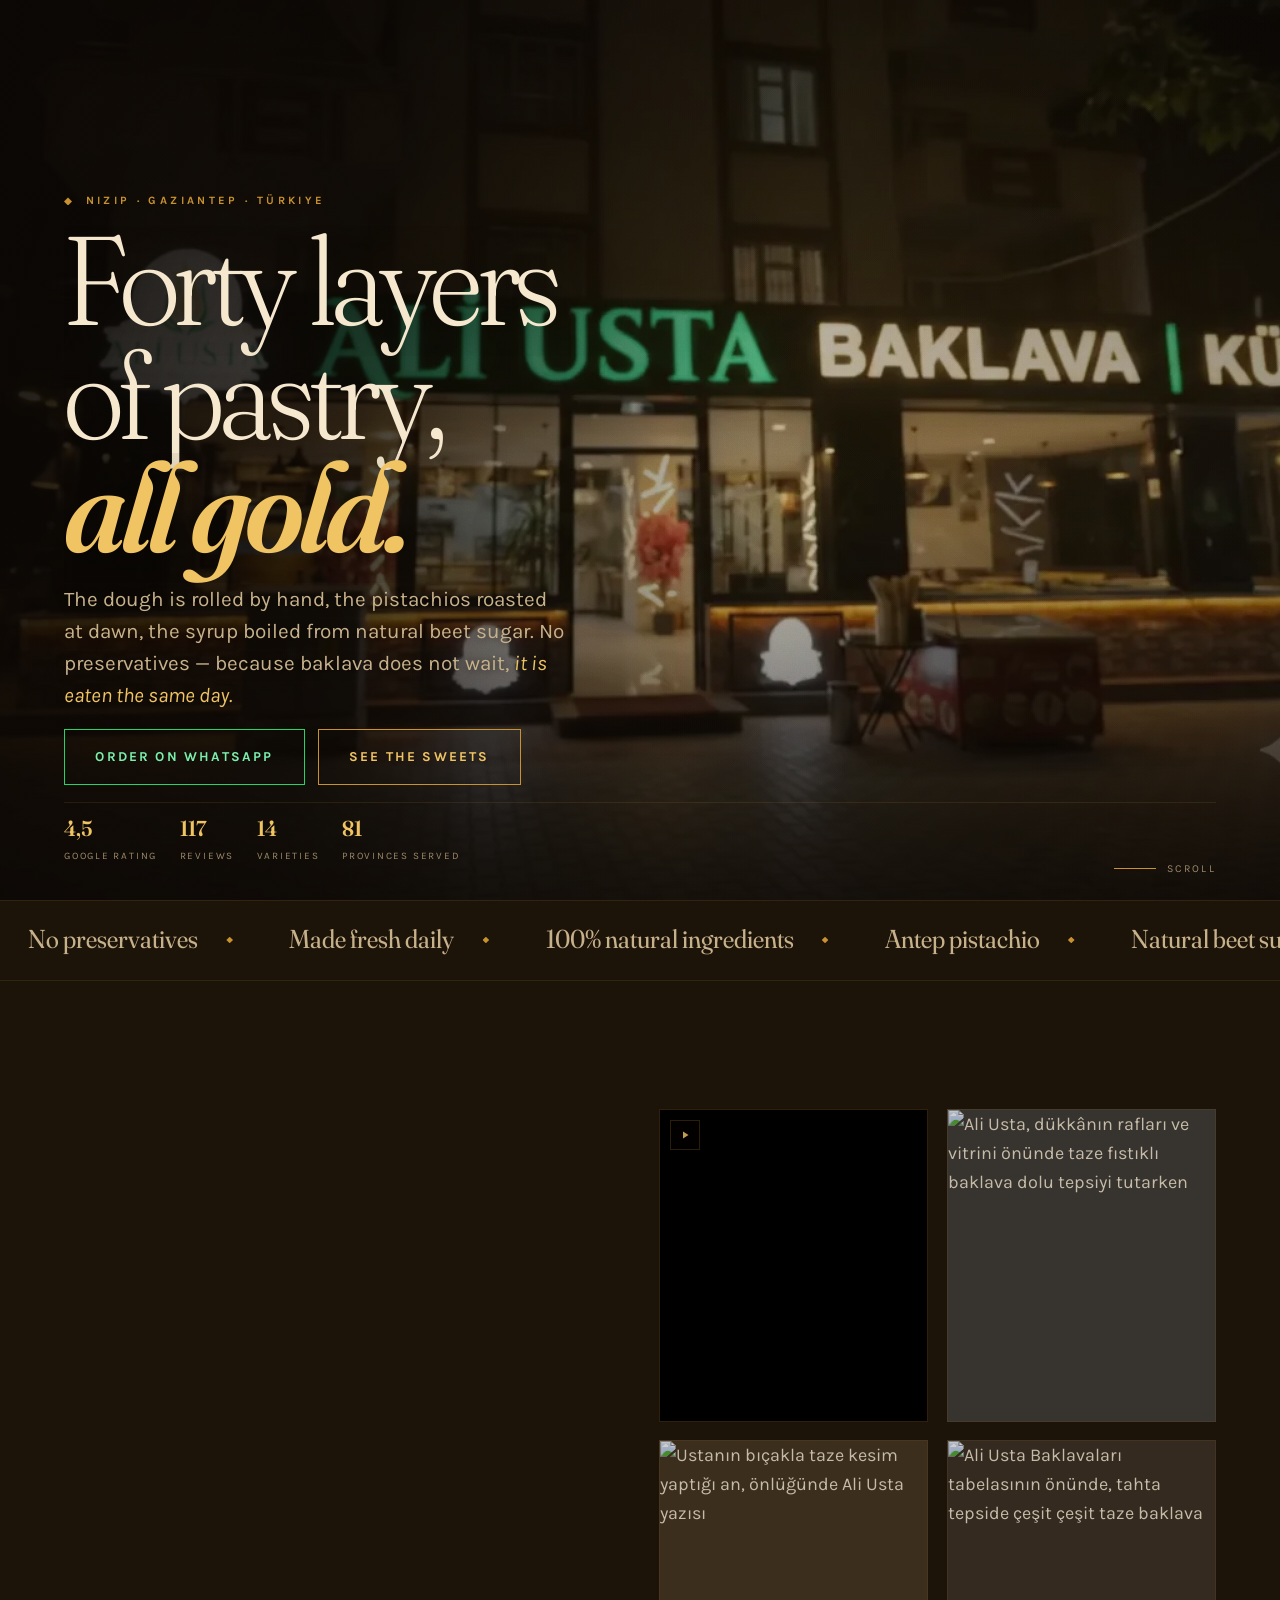
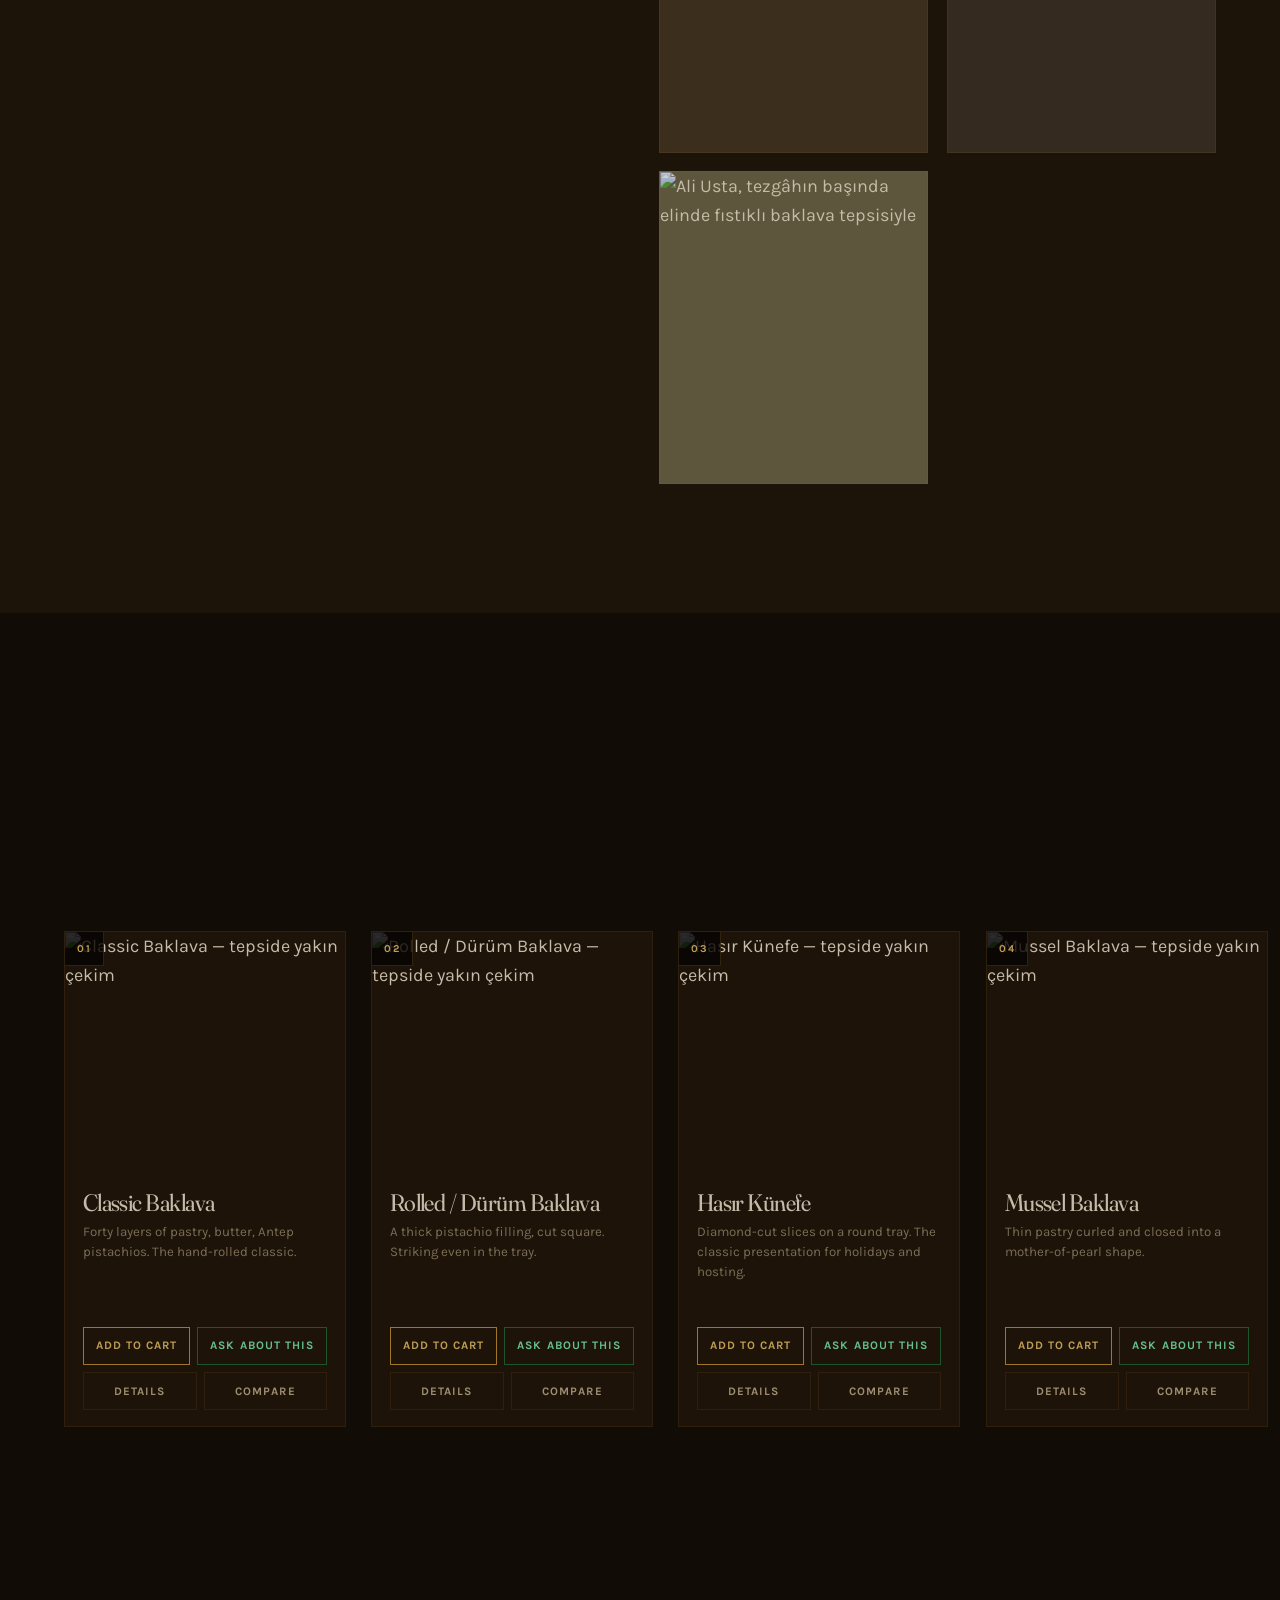
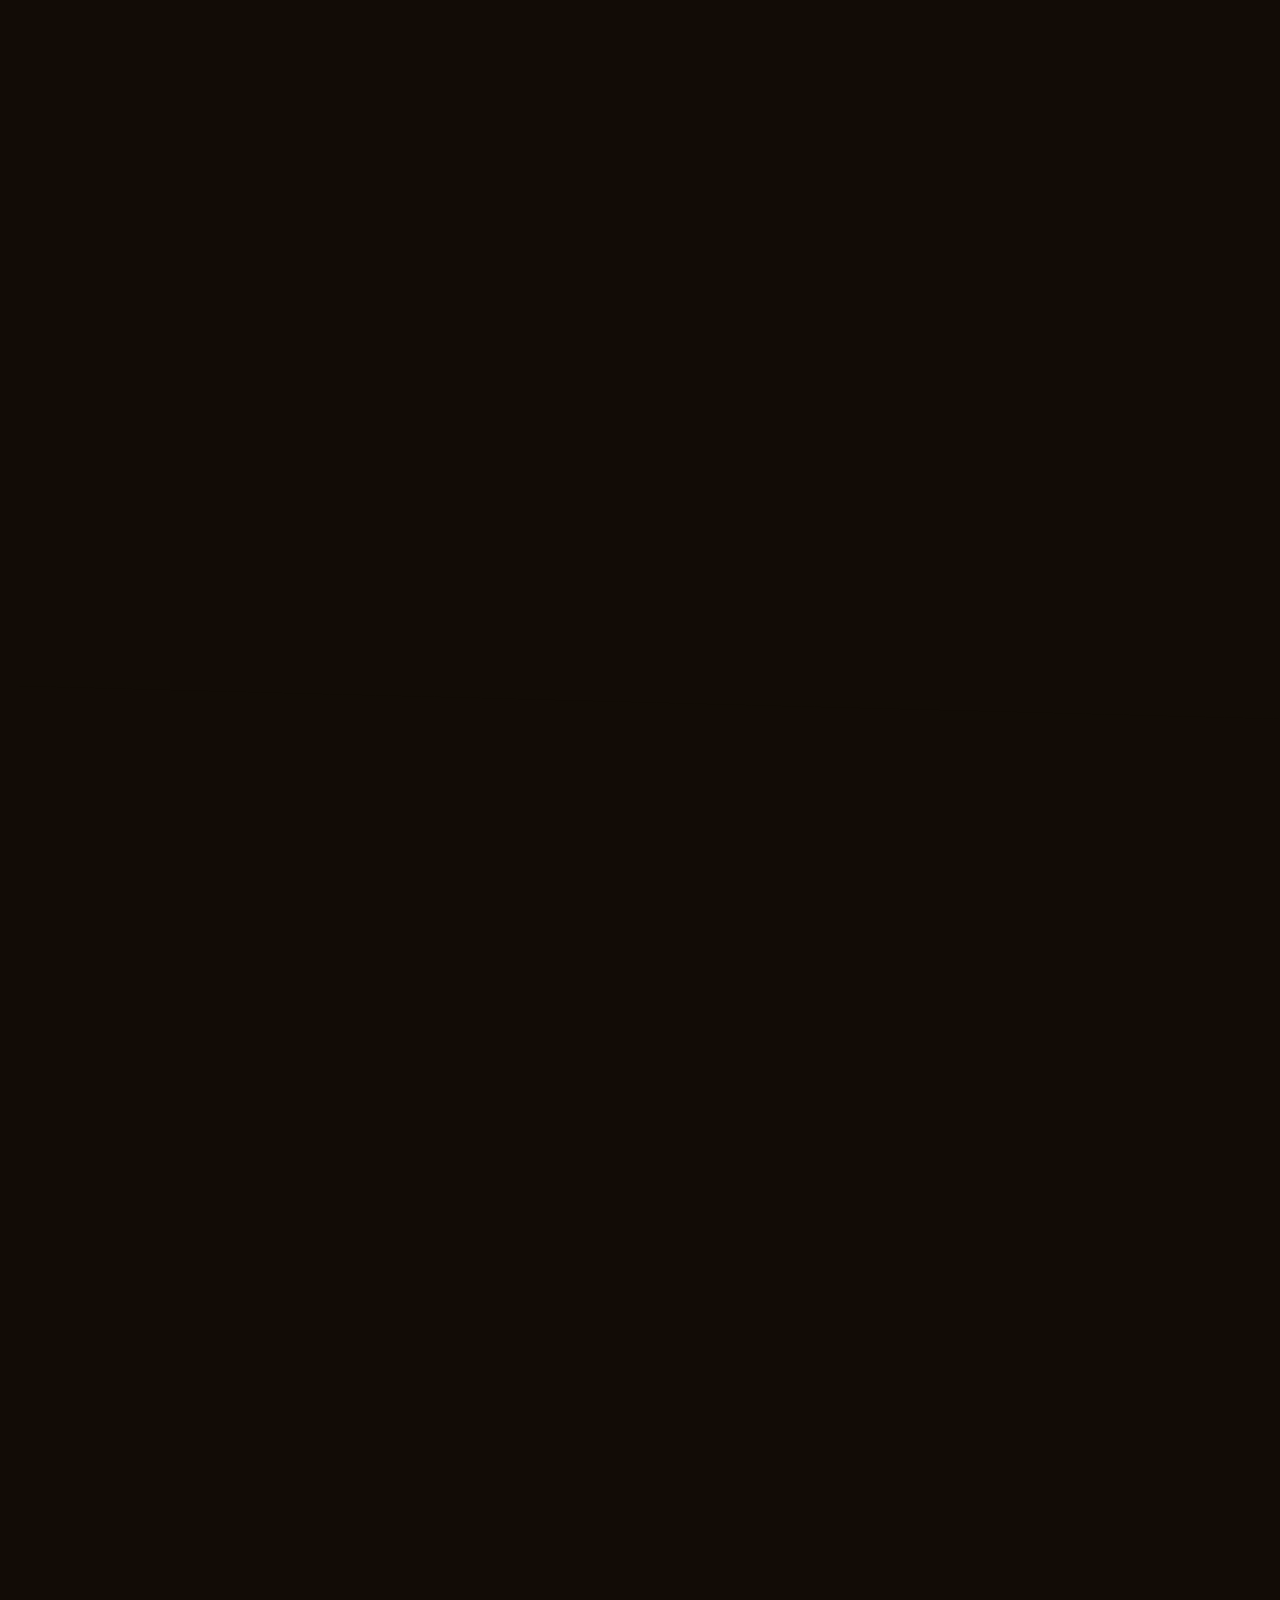
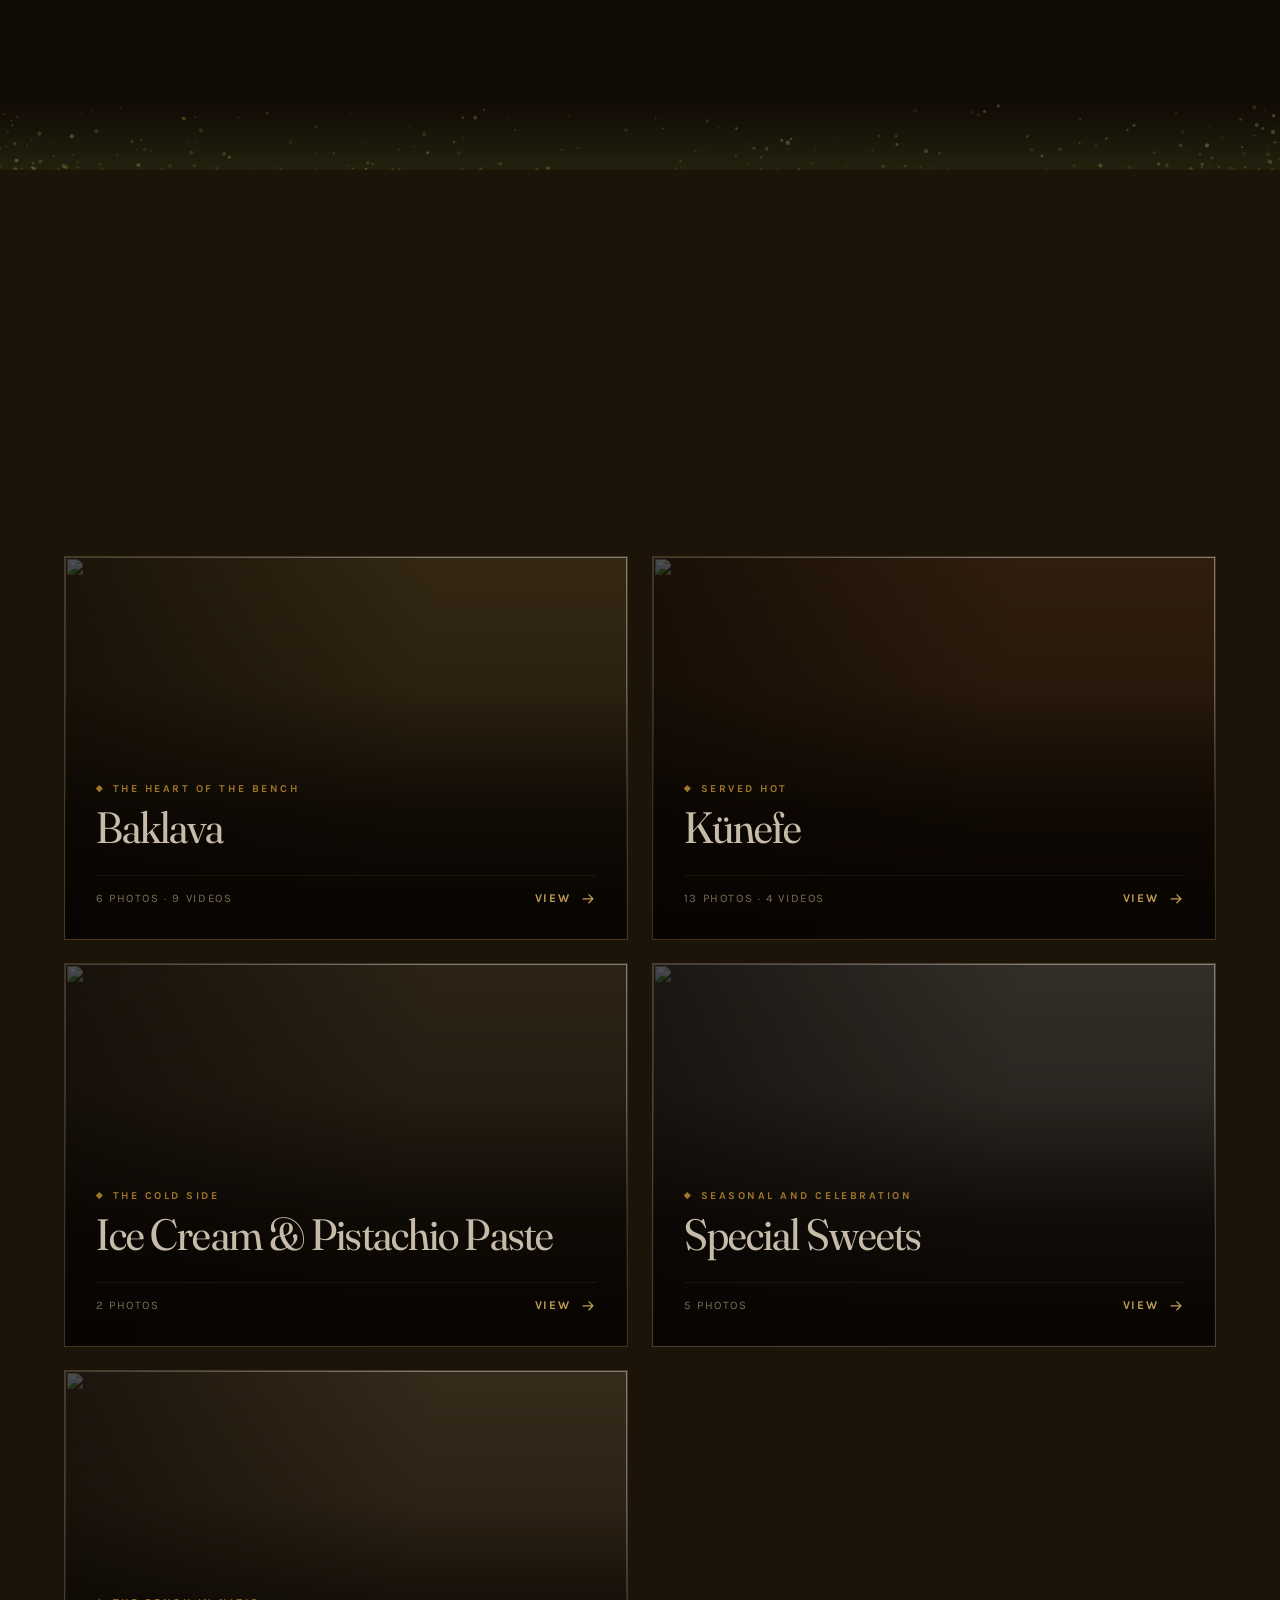
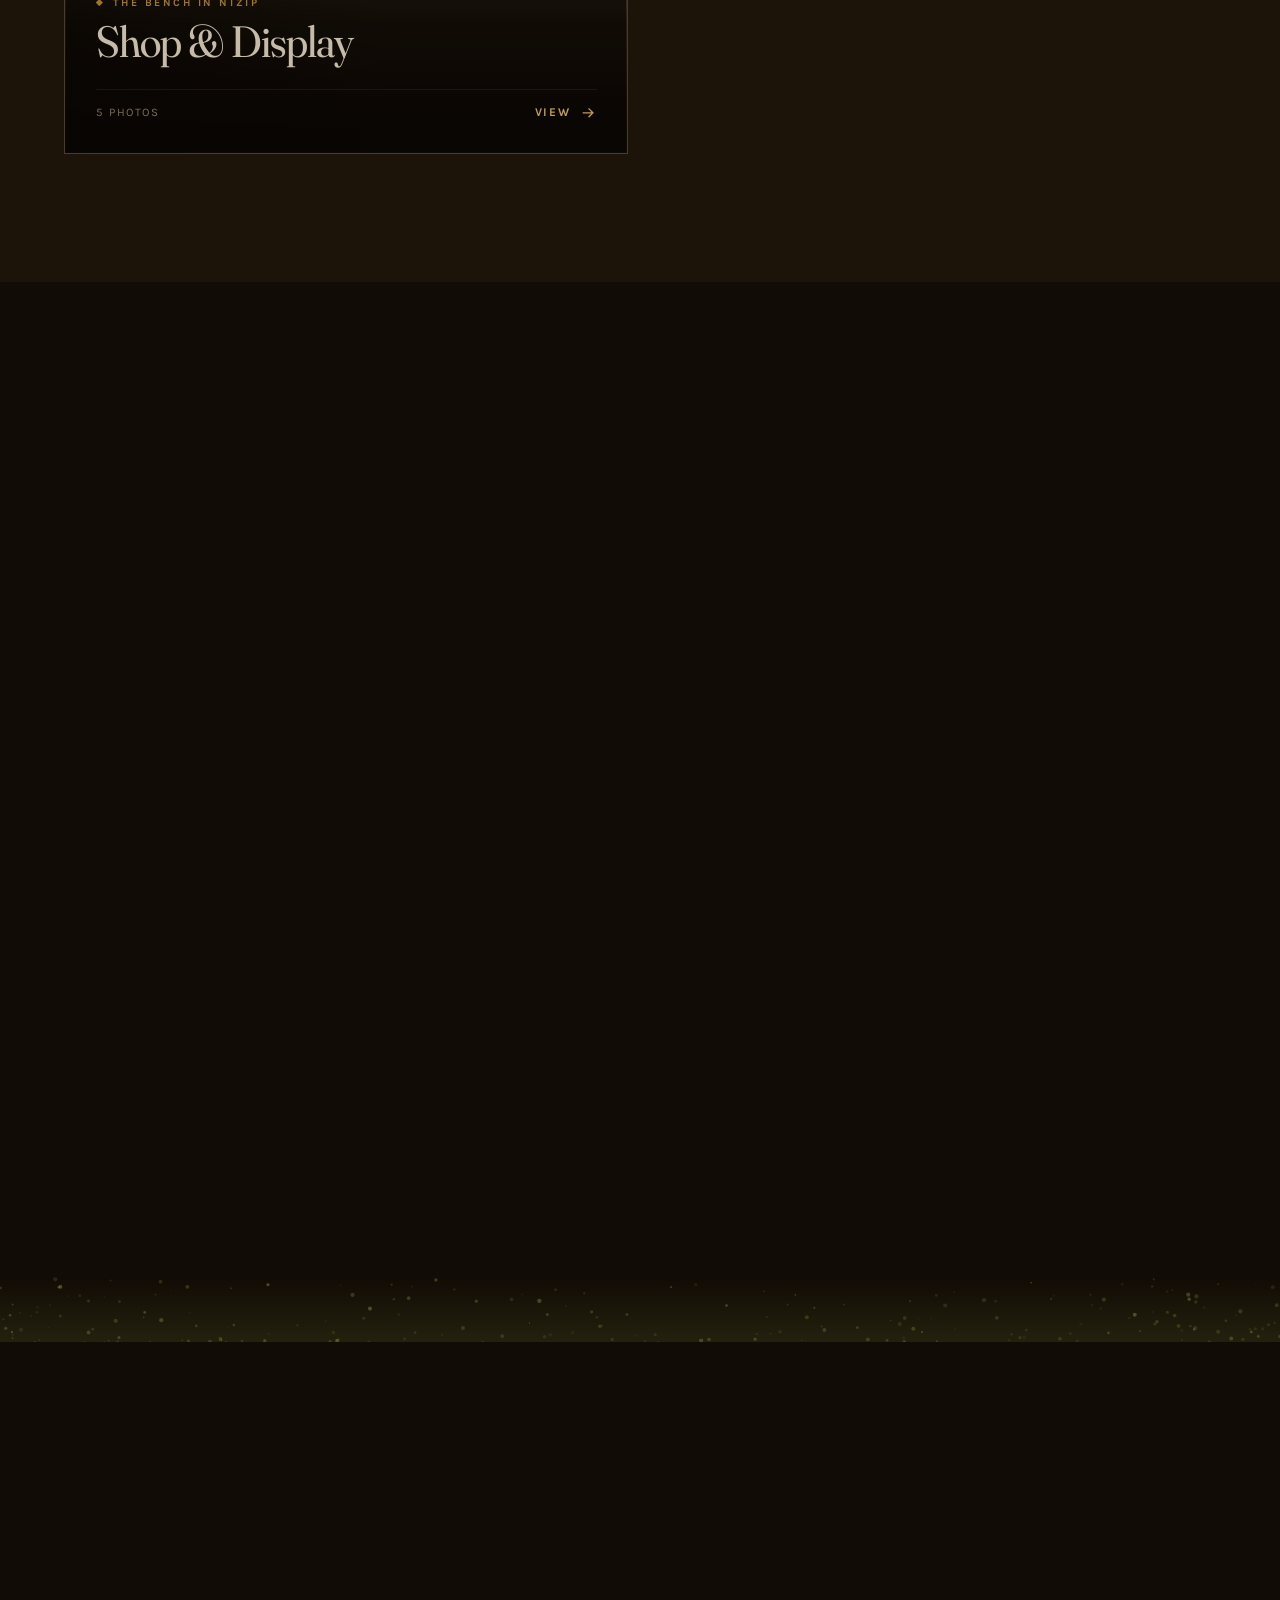
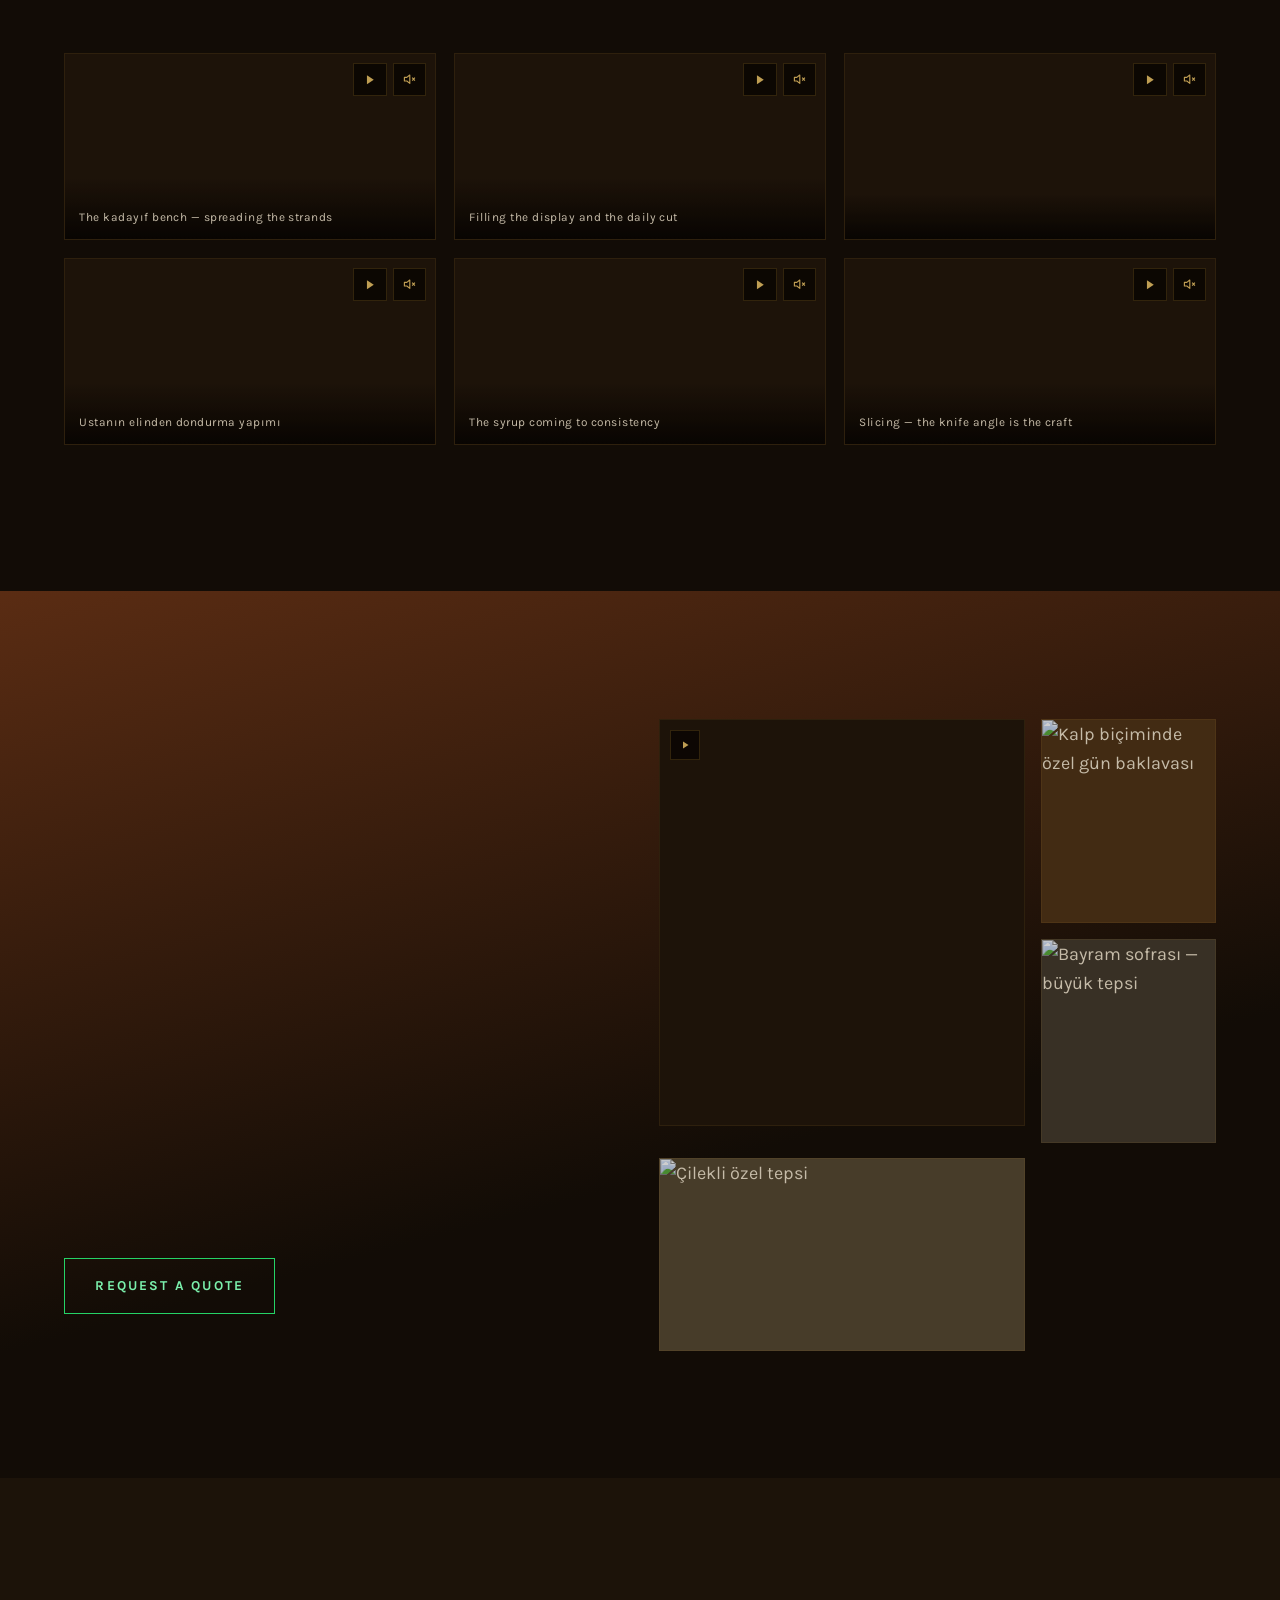
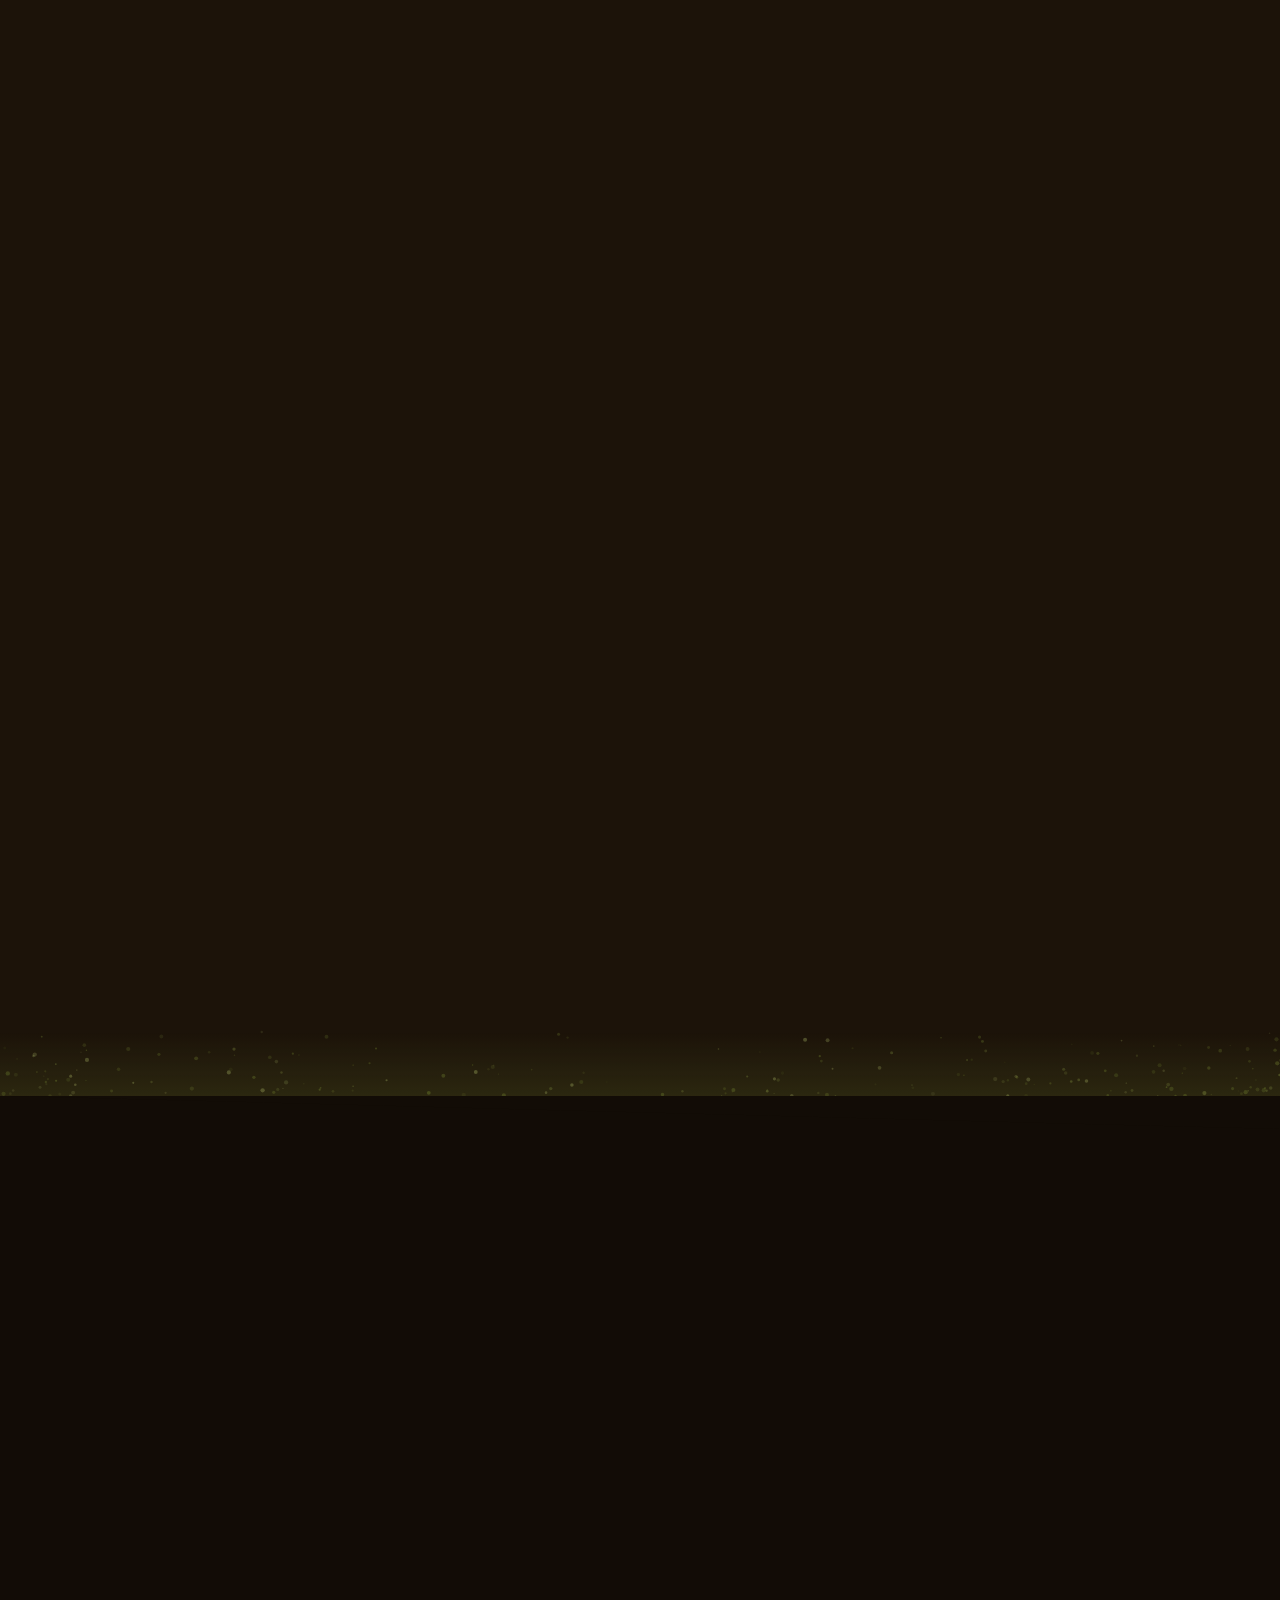
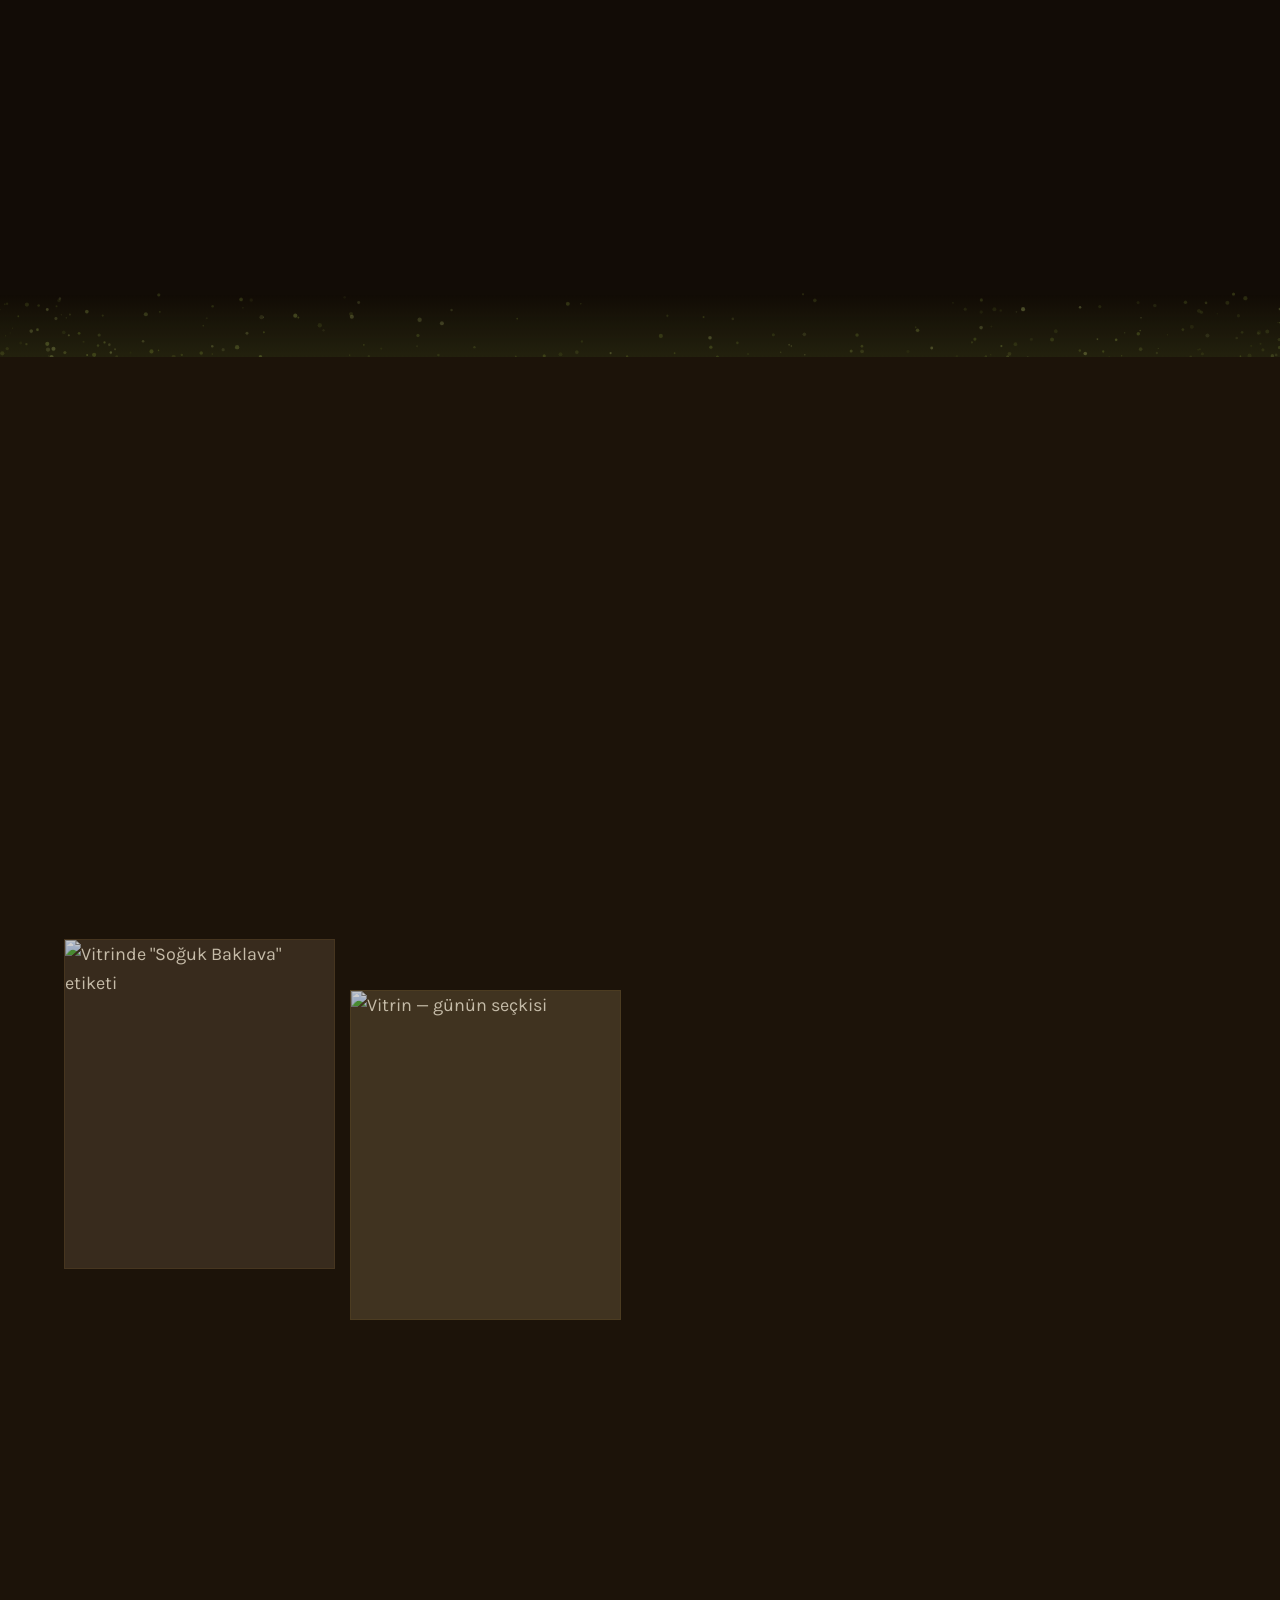
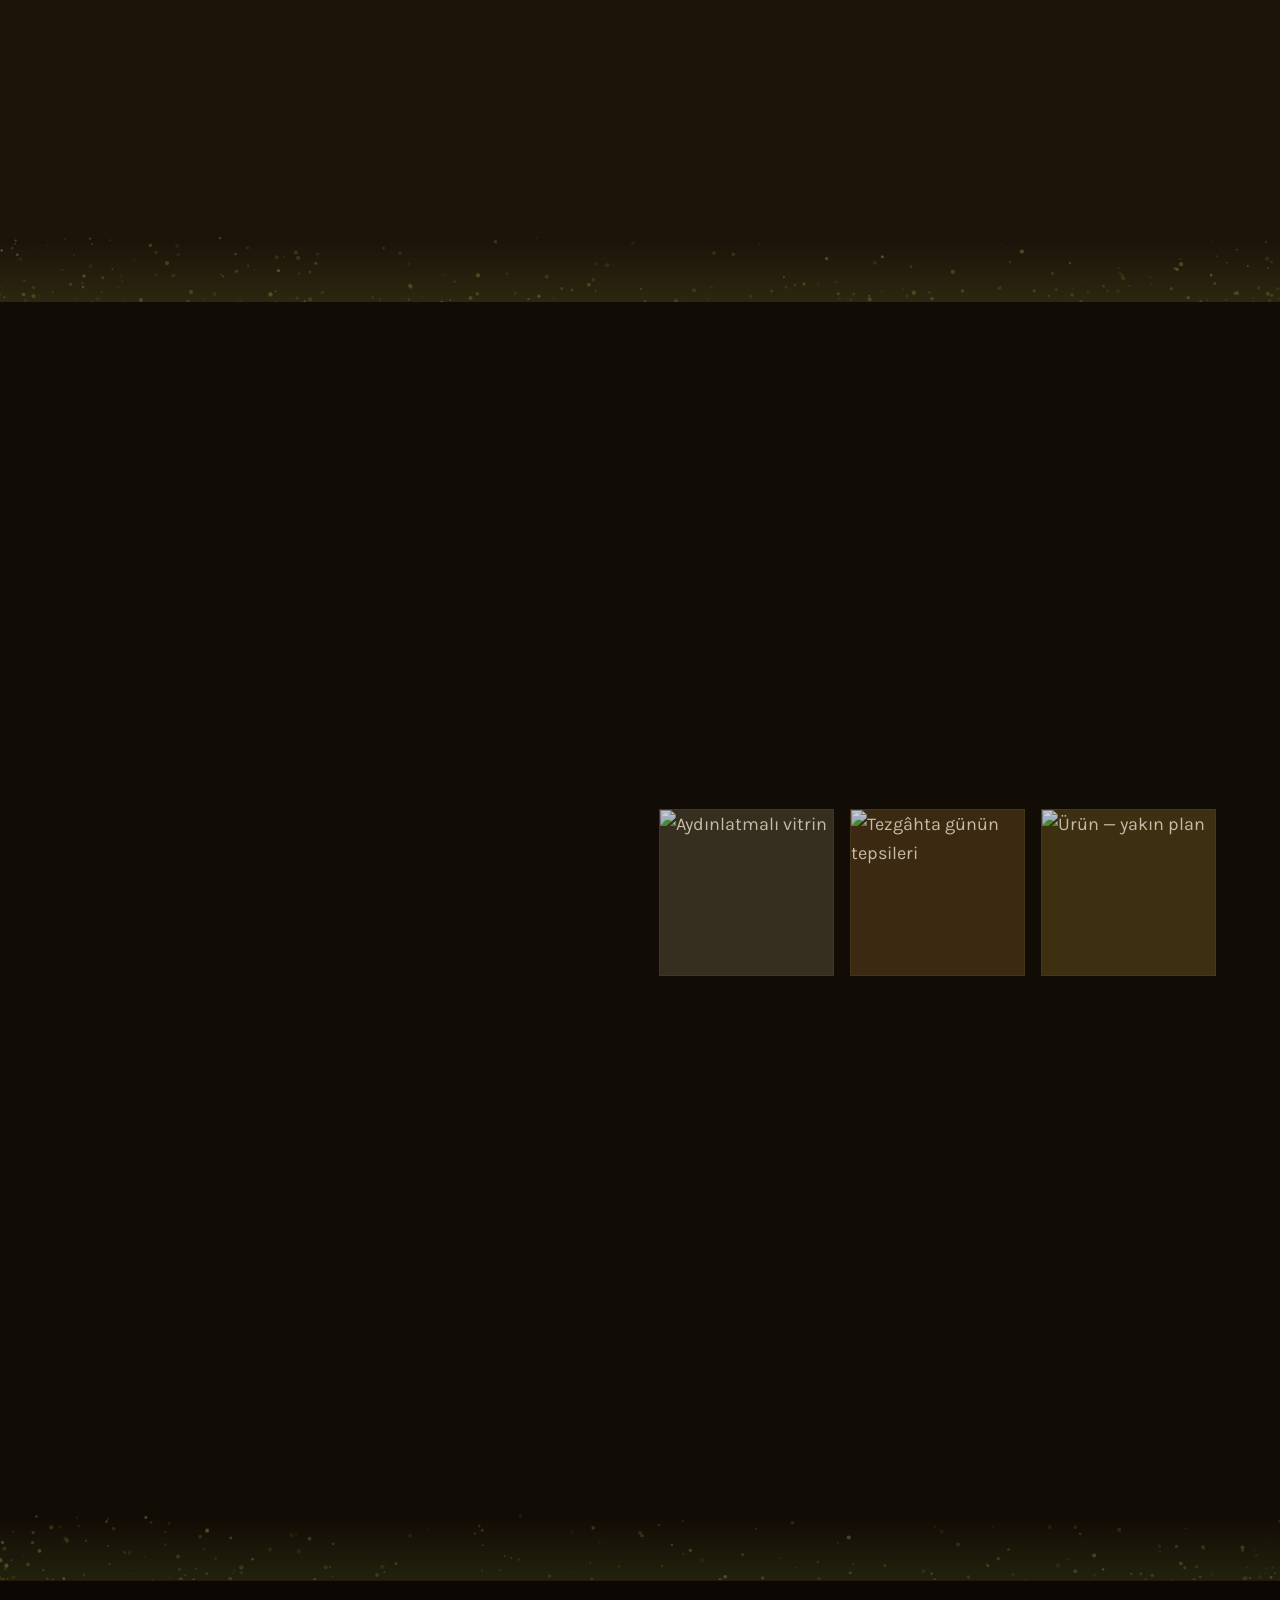
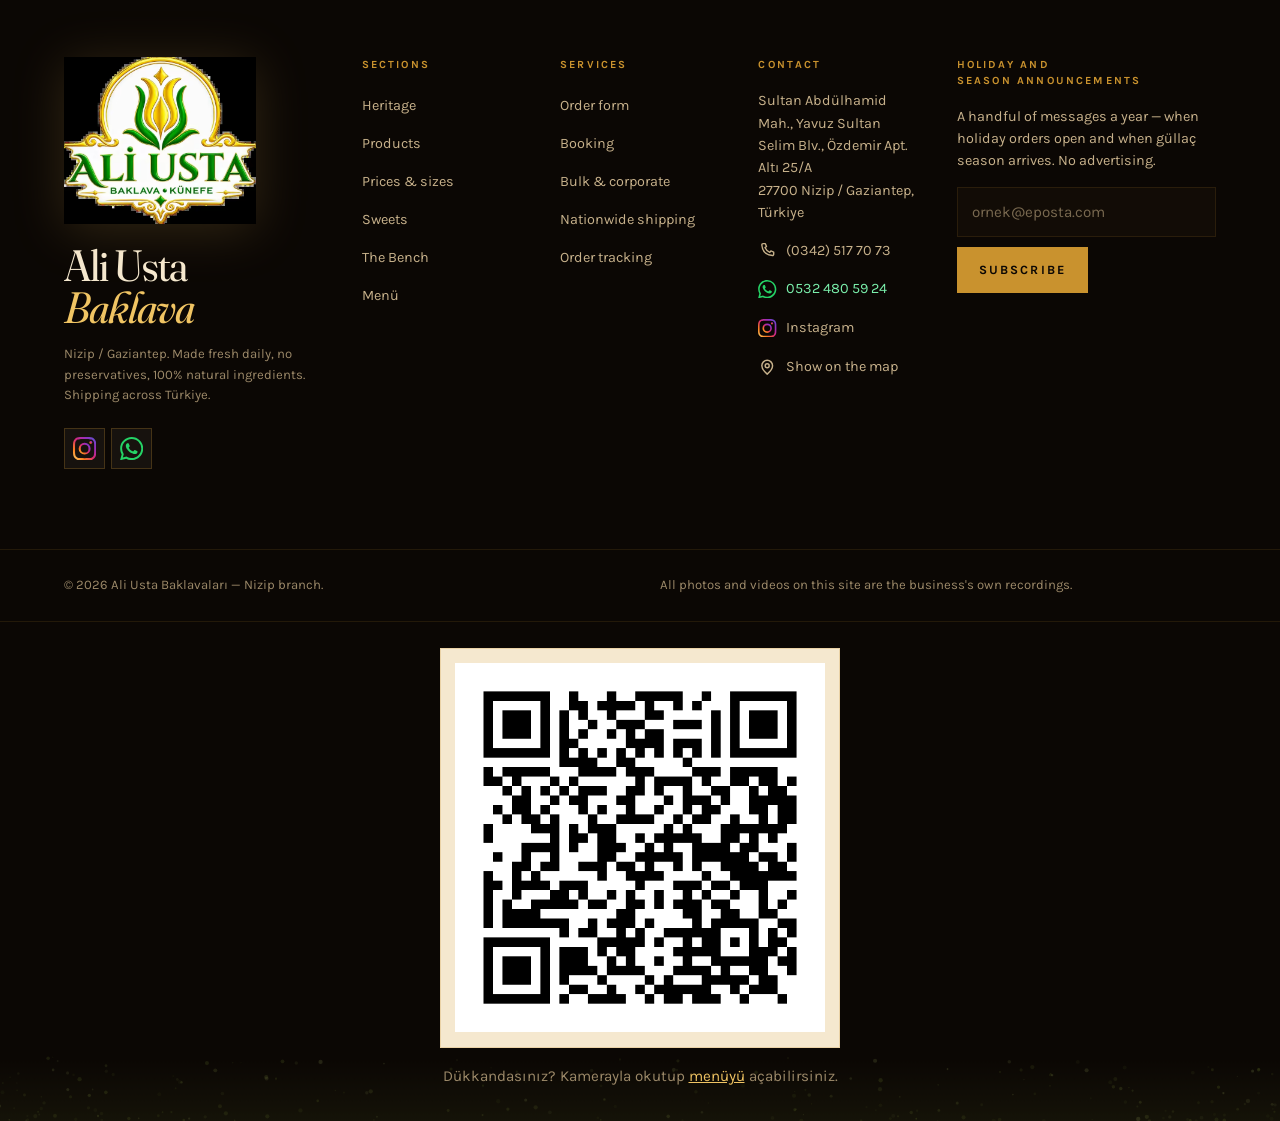
==== commit 2ac10286: "feat: menüde her tatlıya silme özelliği eklendi - Eklenen tatlılar Supabase'ten tamamen silinir - Sa" ====
--- a/en/index.html
+++ b/en/index.html
@@ -12,7 +12,7 @@
 <meta property="og:site_name" content="Ali Usta Baklavaları">
 <meta property="og:title" content="Ali Usta Baklavaları — Nizip, Gaziantep">
 <meta property="og:description" content="Forty layers of pastry, pistachios roasted each morning, natural beet sugar. From Nizip to everywhere in Türkiye.">
-<meta property="og:image" content="../assets/video/poster/hero.webp?v=52">
+<meta property="og:image" content="../assets/video/poster/hero.webp?v=53">
 <meta name="twitter:card" content="summary_large_image">
 
 <!-- hreflang etiketleri mutlak alan adı gerektirir. Yayına alırken: python _work/build_langs.py https://alanadiniz.com -->
@@ -22,8 +22,8 @@
 
 <link rel="preconnect" href="https://fonts.googleapis.com">
 <link rel="preconnect" href="https://fonts.gstatic.com" crossorigin>
-<link rel="preload" as="image" href="../assets/video/poster/hero.webp?v=52" fetchpriority="high">
-<link rel="stylesheet" href="../assets/css/site.css?v=52">
+<link rel="preload" as="image" href="../assets/video/poster/hero.webp?v=53" fetchpriority="high">
+<link rel="stylesheet" href="../assets/css/site.css?v=53">
 <link id="gfonts" rel="stylesheet" href="https://fonts.googleapis.com/css2?family=Fraunces:ital,opsz,wght,SOFT,WONK@0,9..144,300..700,0..100,0..1;1,9..144,300..700,0..100,0..1&family=Karla:ital,wght@0,400..700;1,400..500&display=swap&subset=latin,latin-ext" media="print">
 <noscript><link rel="stylesheet" href="https://fonts.googleapis.com/css2?family=Fraunces:ital,opsz,wght,SOFT,WONK@0,9..144,300..700,0..100,0..1;1,9..144,300..700,0..100,0..1&family=Karla:ital,wght@0,400..700;1,400..500&display=swap&subset=latin,latin-ext"></noscript>
 
@@ -35,7 +35,7 @@
   "name": "Ali Usta Baklavaları",
   "alternateName": "Ali Usta Baklava & Künefe",
   "description": "Geleneksel Antep baklavası, künefe ve tatlı üretimi. Günlük taze üretim, %100 doğal malzeme, koruyucu içermez.",
-  "image": "assets/video/poster/hero.webp?v=52",
+  "image": "assets/video/poster/hero.webp?v=53",
   "servesCuisine": "Türk tatlıları, Antep baklavası, künefe",
   "priceRange": "₺1–200",
   "currenciesAccepted": "TRY",
@@ -158,9 +158,9 @@
 
   <div class="hero-film" aria-hidden="true">
     <video id="heroVideo" muted loop playsinline preload="metadata"
-           poster="../assets/video/poster/hero.webp?v=52" width="1280" height="720">
-      <source src="../assets/video/hero-sm.mp4?v=52" type="video/mp4" media="(max-width: 820px)">
-      <source src="../assets/video/hero.mp4?v=52" type="video/mp4">
+           poster="../assets/video/poster/hero.webp?v=53" width="1280" height="720">
+      <source src="../assets/video/hero-sm.mp4?v=53" type="video/mp4" media="(max-width: 820px)">
+      <source src="../assets/video/hero.mp4?v=53" type="video/mp4">
     </video>
   </div>
   <div class="hero-scrim" aria-hidden="true"></div>
@@ -783,16 +783,16 @@
   </div>
 </div>
 
-<script src="../assets/js/i18n.js?v=52"></script>
-<script src="../assets/js/config.js?v=52"></script>
-<script src="../assets/js/media.js?v=52"></script>
+<script src="../assets/js/i18n.js?v=53"></script>
+<script src="../assets/js/config.js?v=53"></script>
+<script src="../assets/js/media.js?v=53"></script>
 <script defer src="https://cdn.jsdelivr.net/npm/gsap@3.12.5/dist/gsap.min.js" integrity="sha384-g4NTh/Iv5PPU4xPyhEWqPcwtNXOvdaDI8LLnyYfyNZOjKJeYQyjzQ9X5275eBjpt" crossorigin="anonymous" referrerpolicy="no-referrer"></script>
 <script defer src="https://cdn.jsdelivr.net/npm/gsap@3.12.5/dist/ScrollTrigger.min.js" integrity="sha384-Z3REaz79l2IaAZqJsSABtTbhjgOUYyV3p90XNnAPCSHg3EMTz1fouunq9WZRtj3d" crossorigin="anonymous" referrerpolicy="no-referrer"></script>
 <script defer src="https://cdn.jsdelivr.net/npm/lenis@1.1.14/dist/lenis.min.js" integrity="sha384-O55L/6rhHr9CFvrxqv5luxOCcmVaBmETbZbJDP+Do8T0pztTACsFBD/IXCNkj7DV" crossorigin="anonymous" referrerpolicy="no-referrer"></script>
-<script defer src="../assets/js/site.js?v=52"></script>
-<script src="../assets/js/shop.js?v=52" defer></script>
-<script src="../assets/js/extras.js?v=52" defer></script>
-<script src="../assets/js/fistik.js?v=52" defer></script>
-<script src="../assets/js/imlec.js?v=52" defer></script>
+<script defer src="../assets/js/site.js?v=53"></script>
+<script src="../assets/js/shop.js?v=53" defer></script>
+<script src="../assets/js/extras.js?v=53" defer></script>
+<script src="../assets/js/fistik.js?v=53" defer></script>
+<script src="../assets/js/imlec.js?v=53" defer></script>
 </body>
 </html>
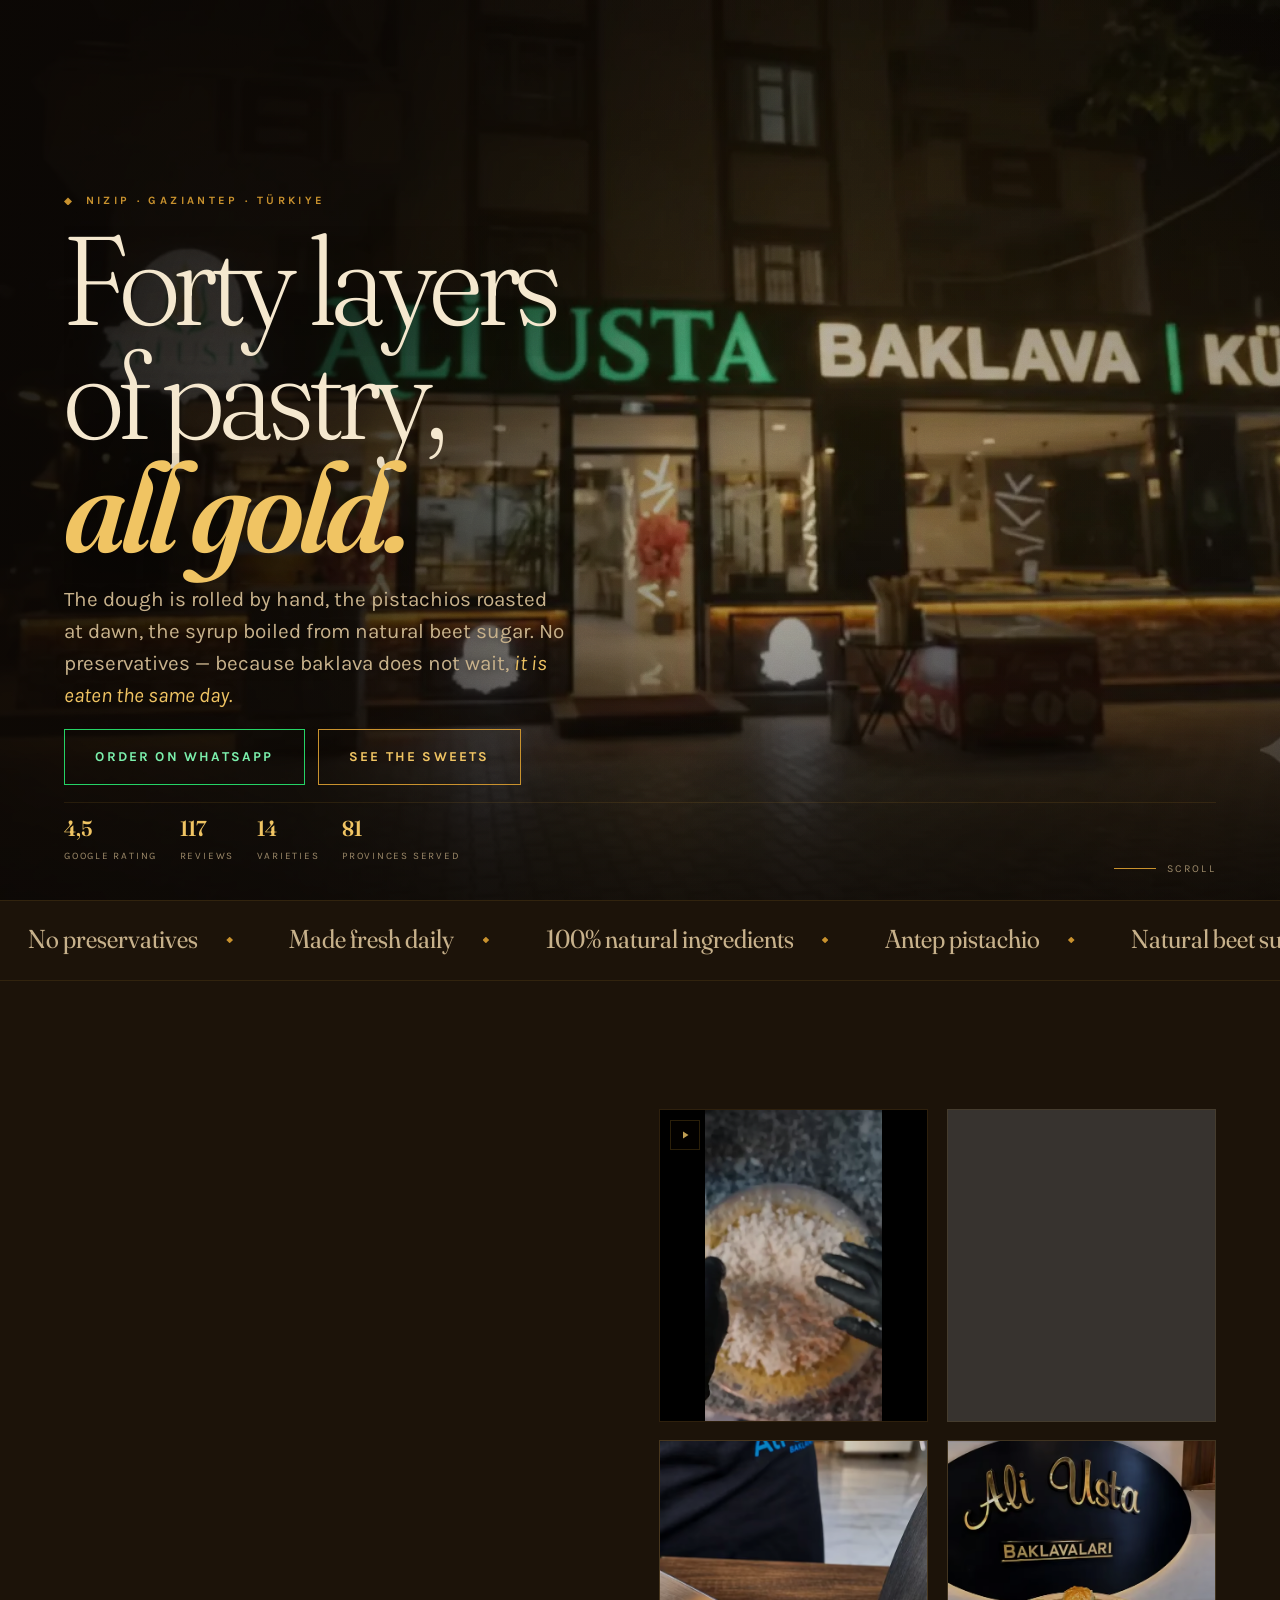
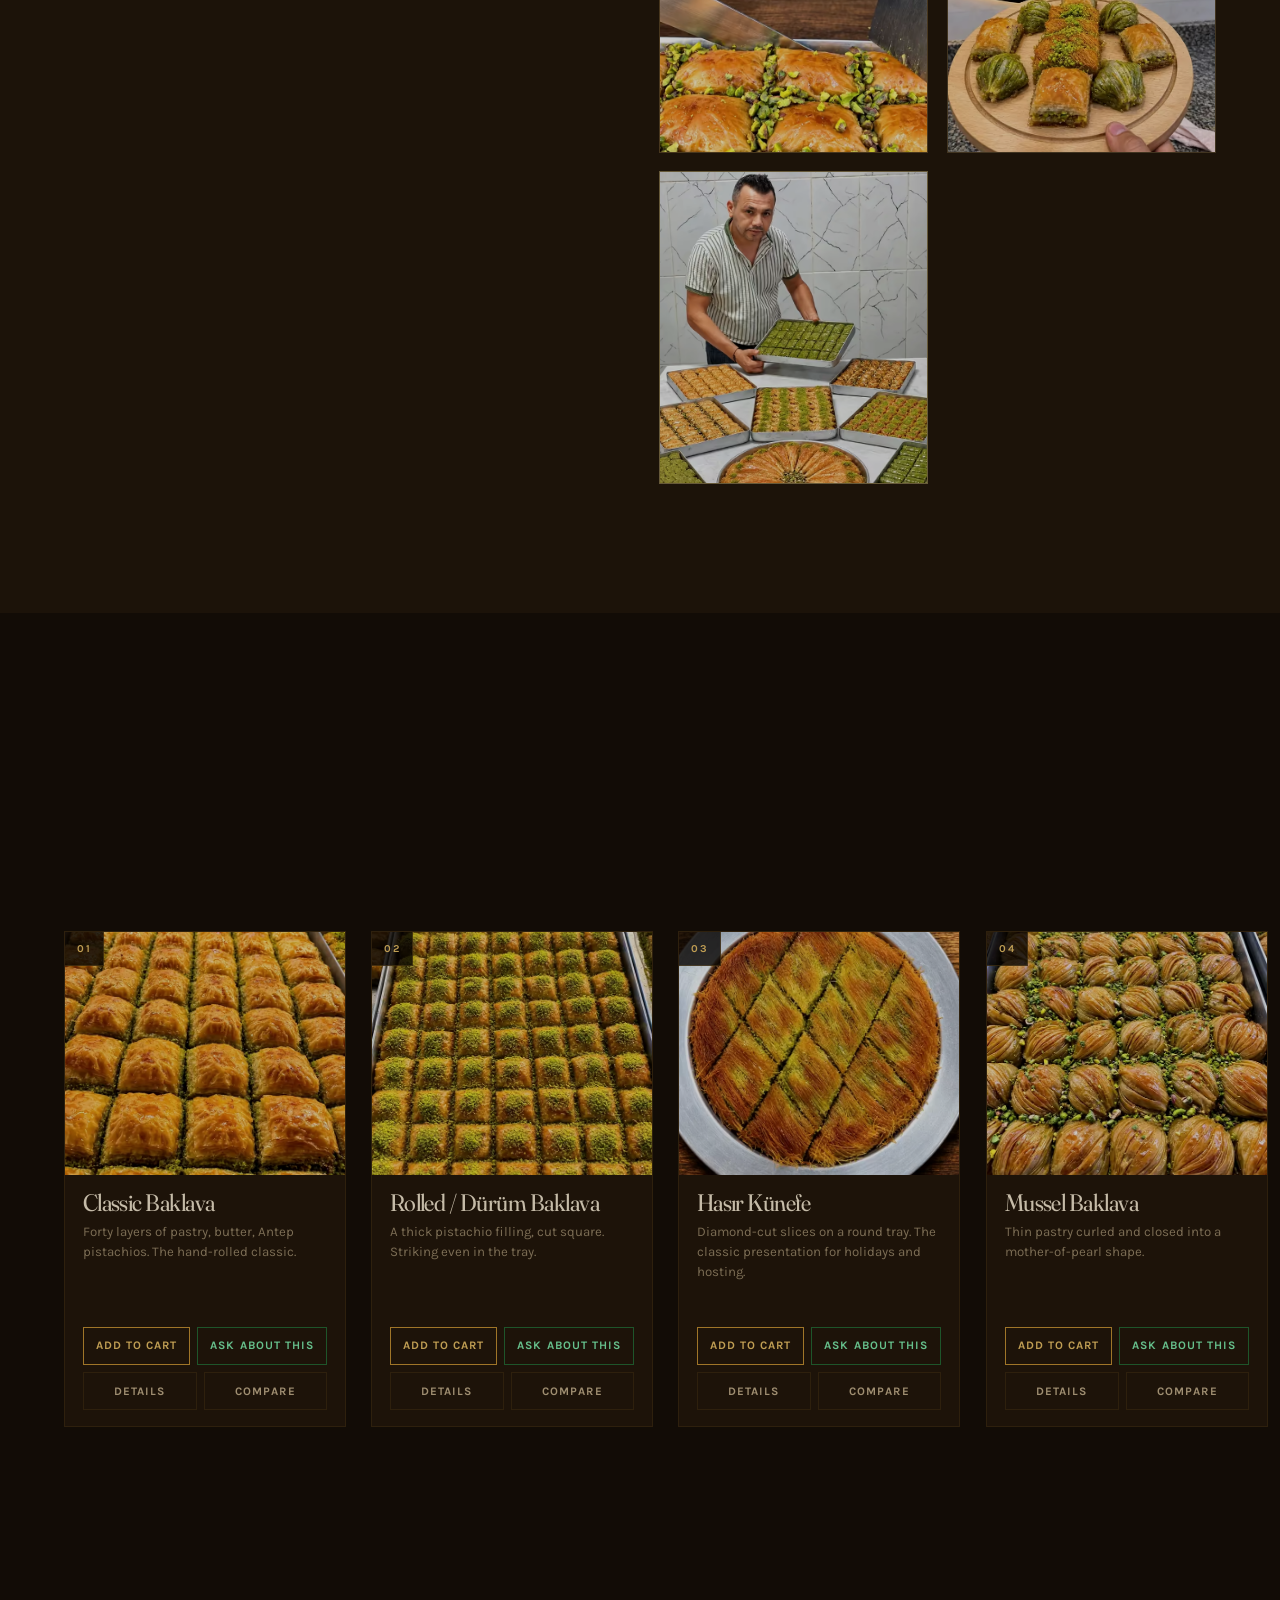
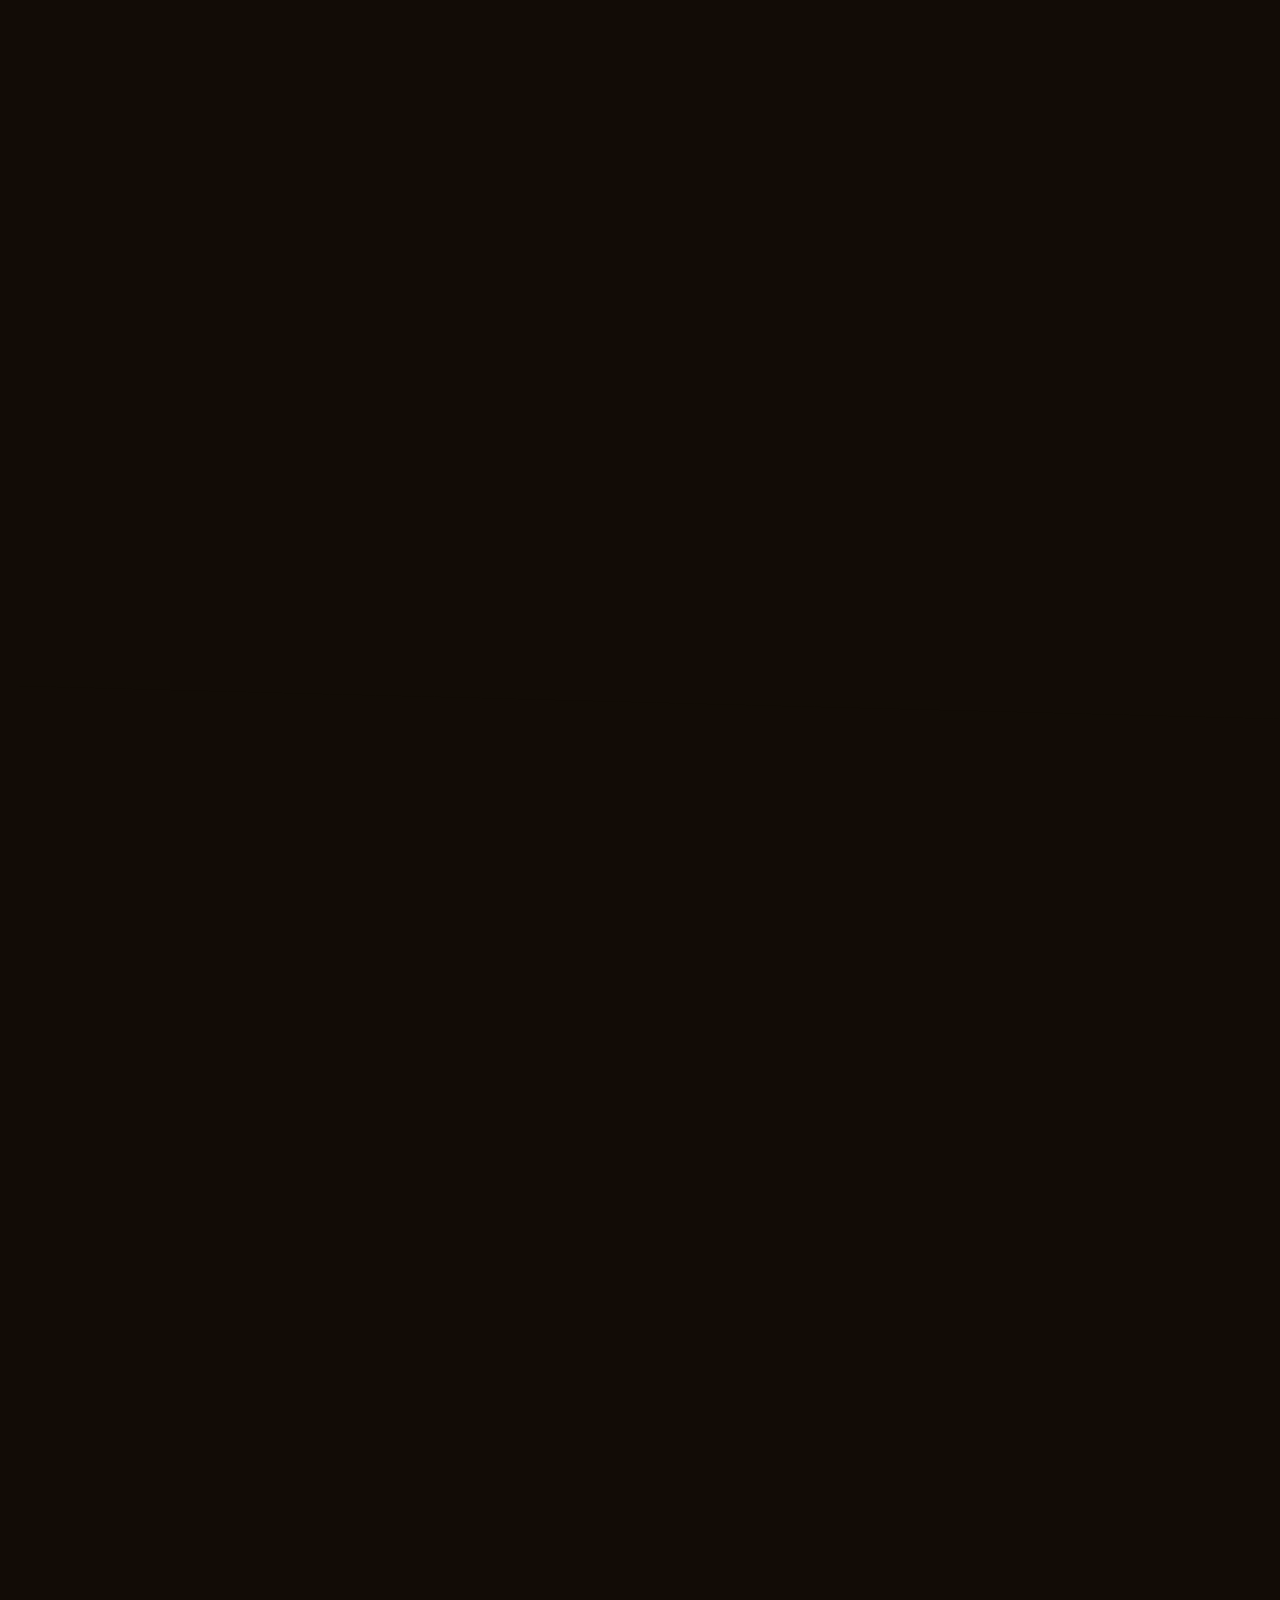
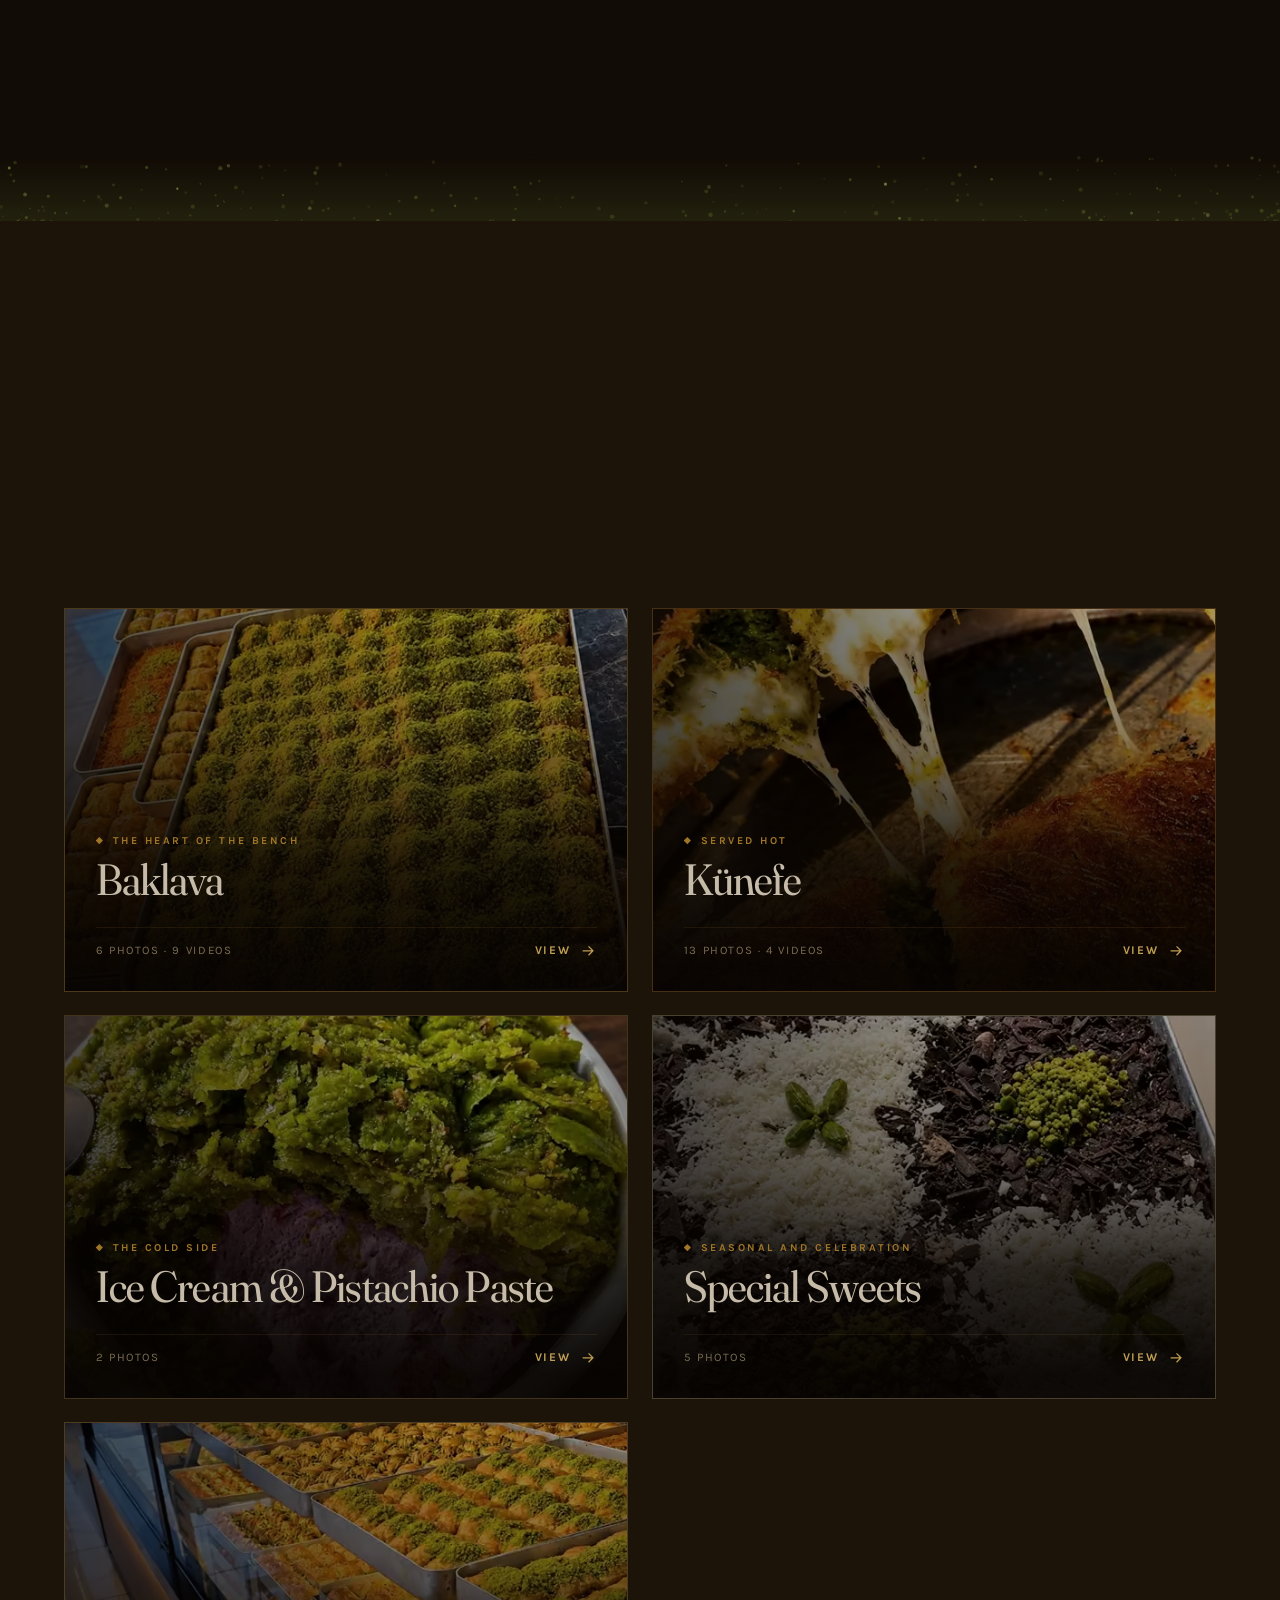
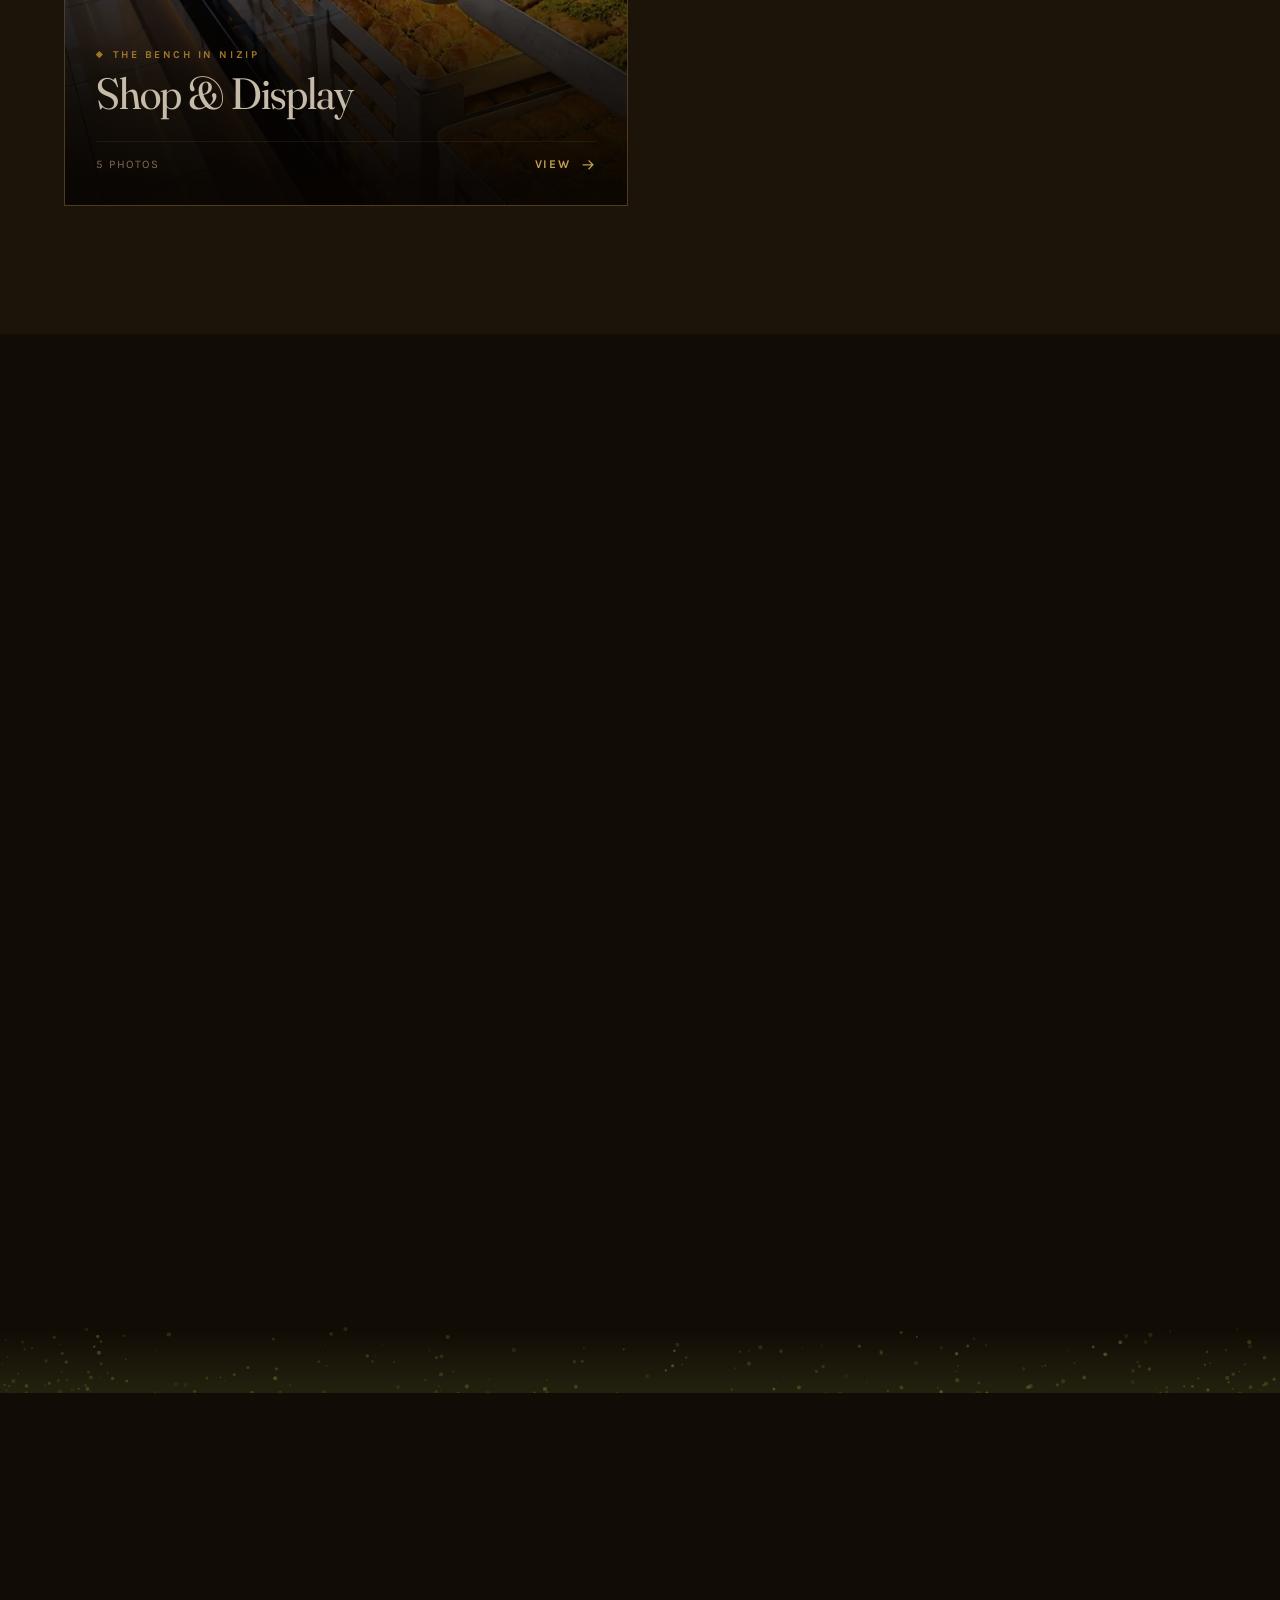
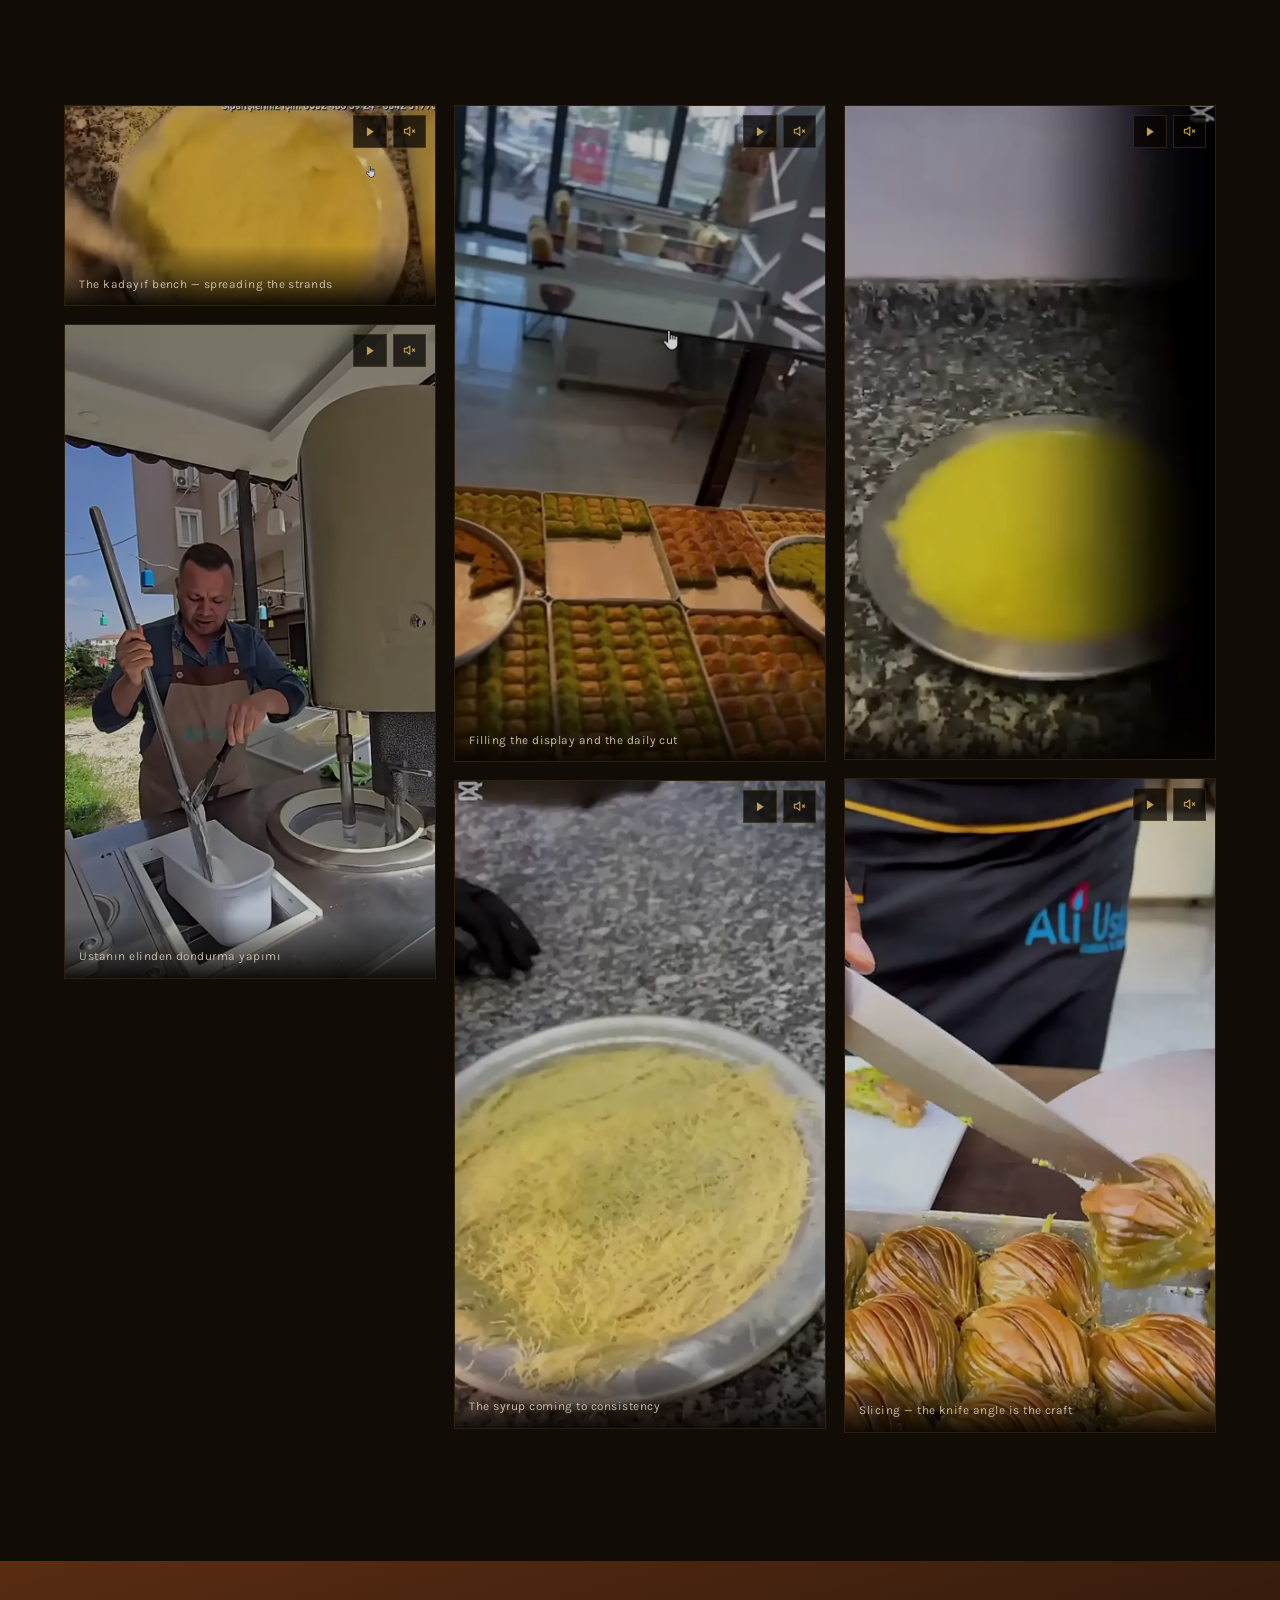
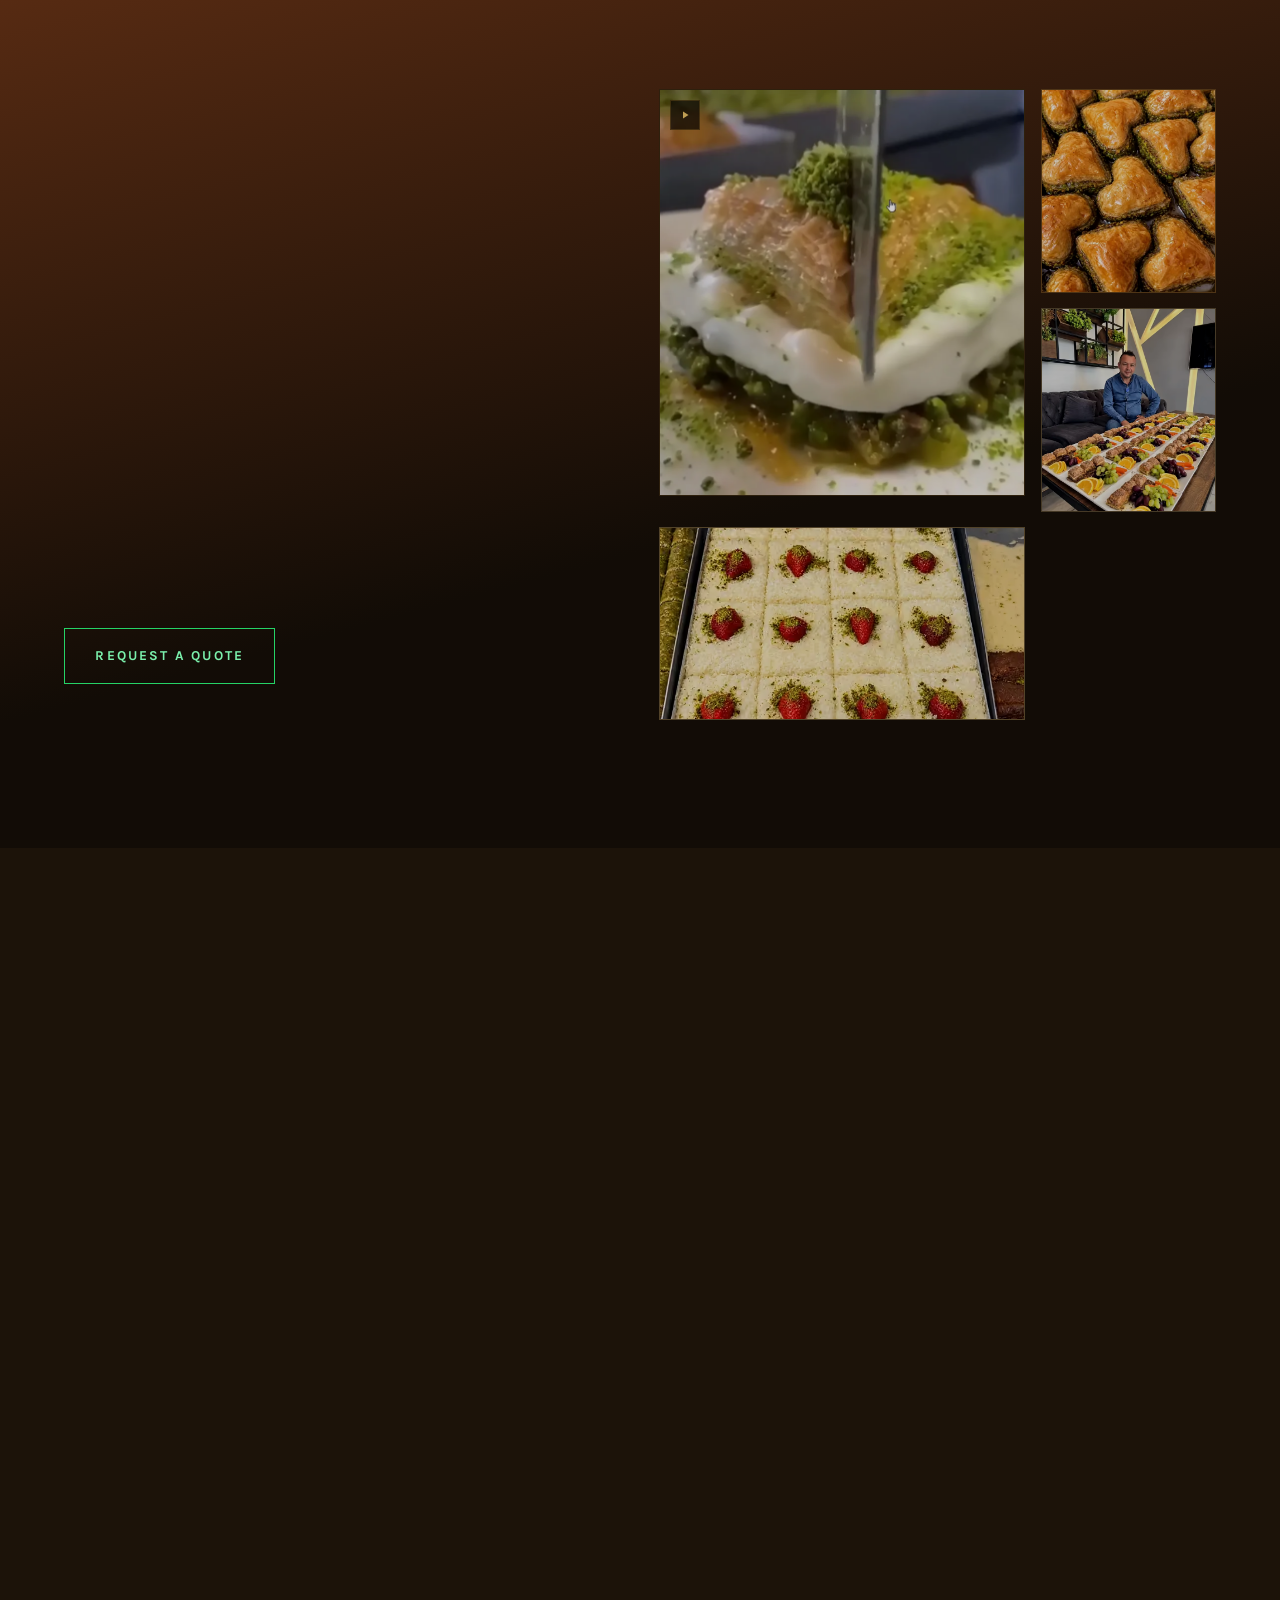
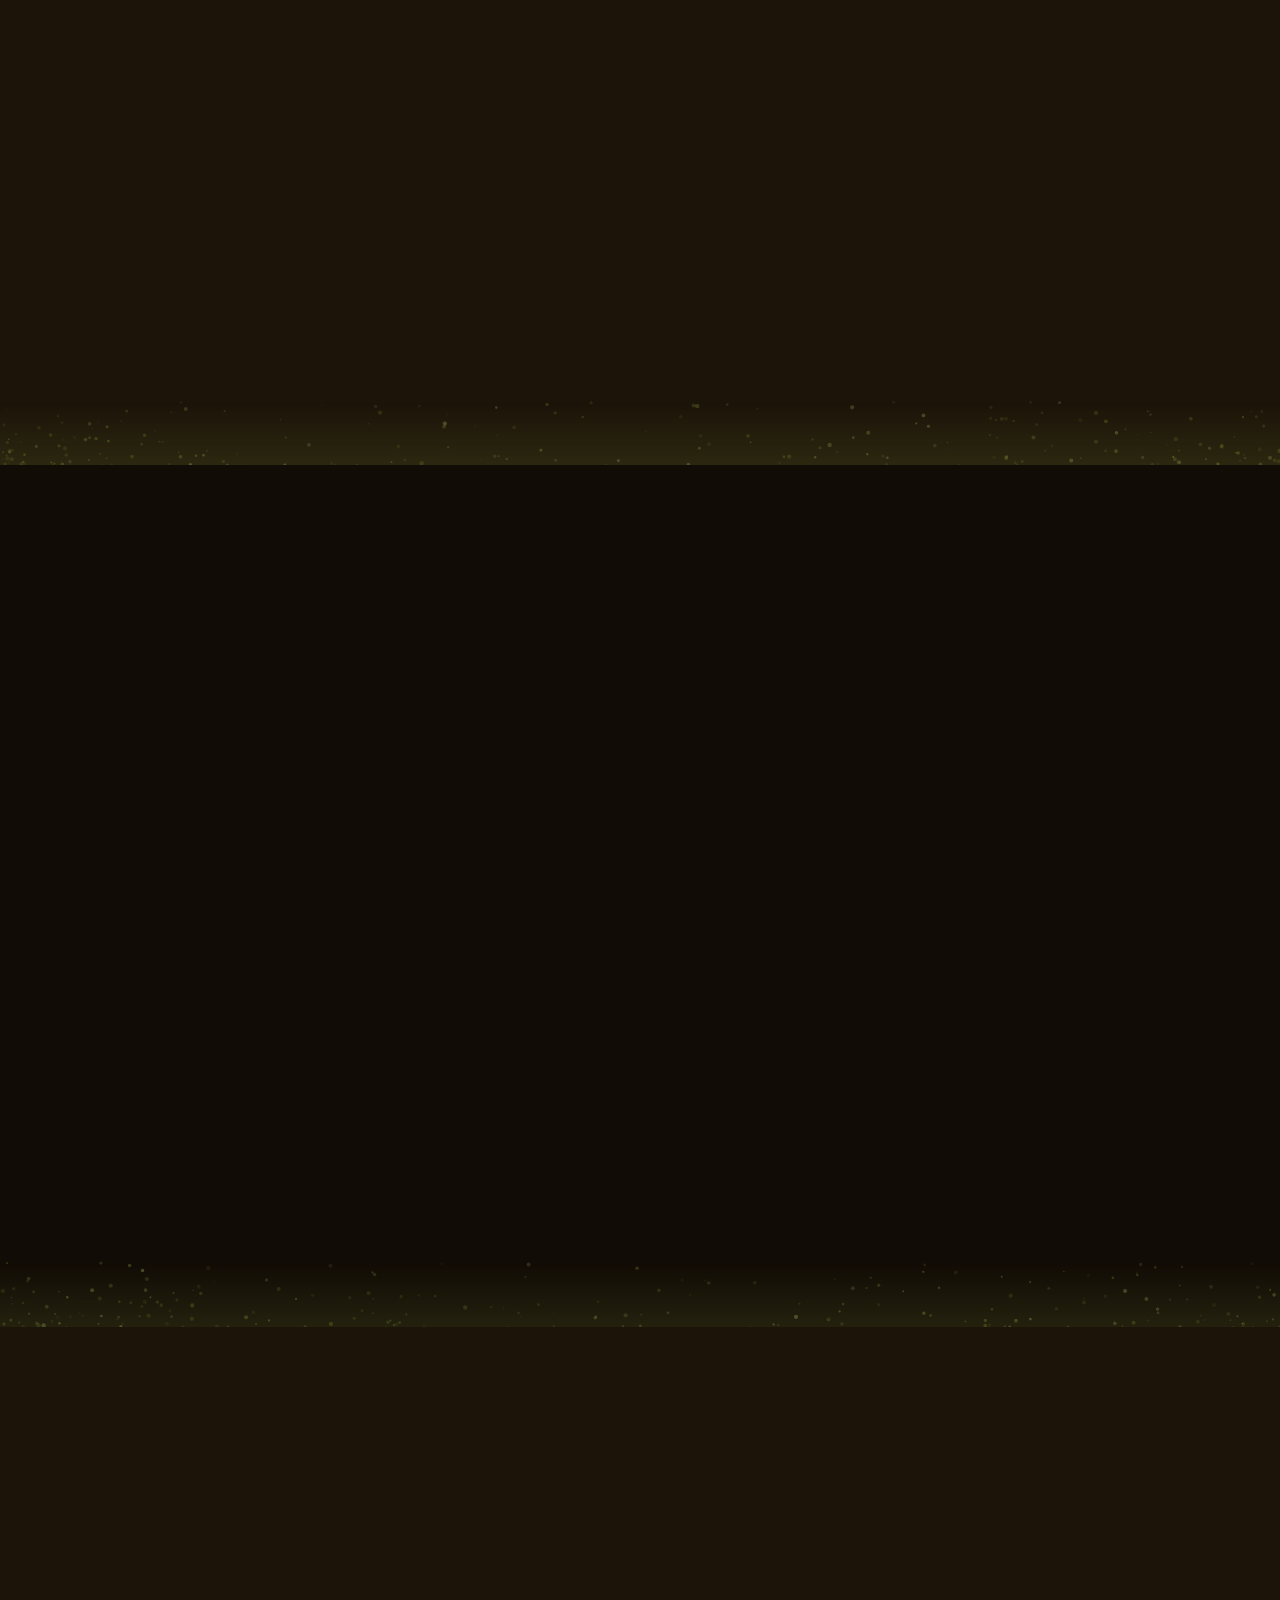
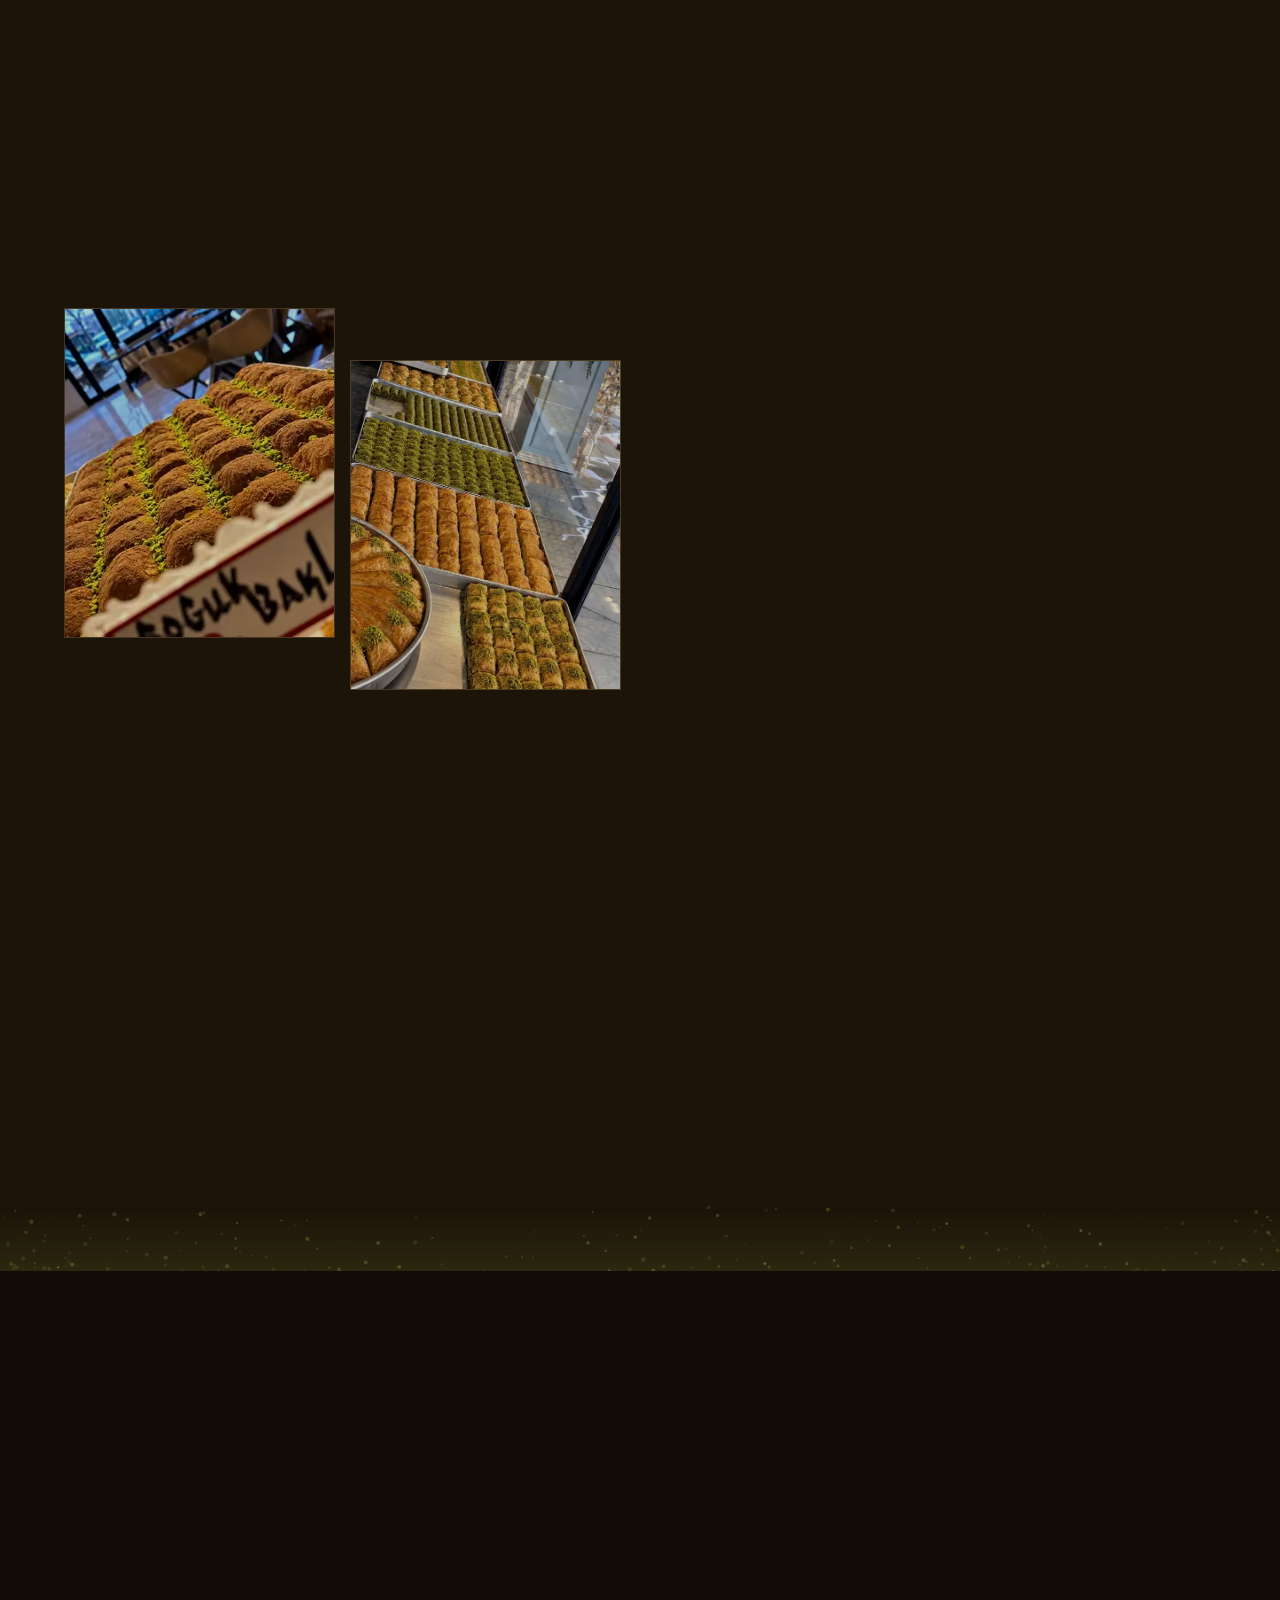
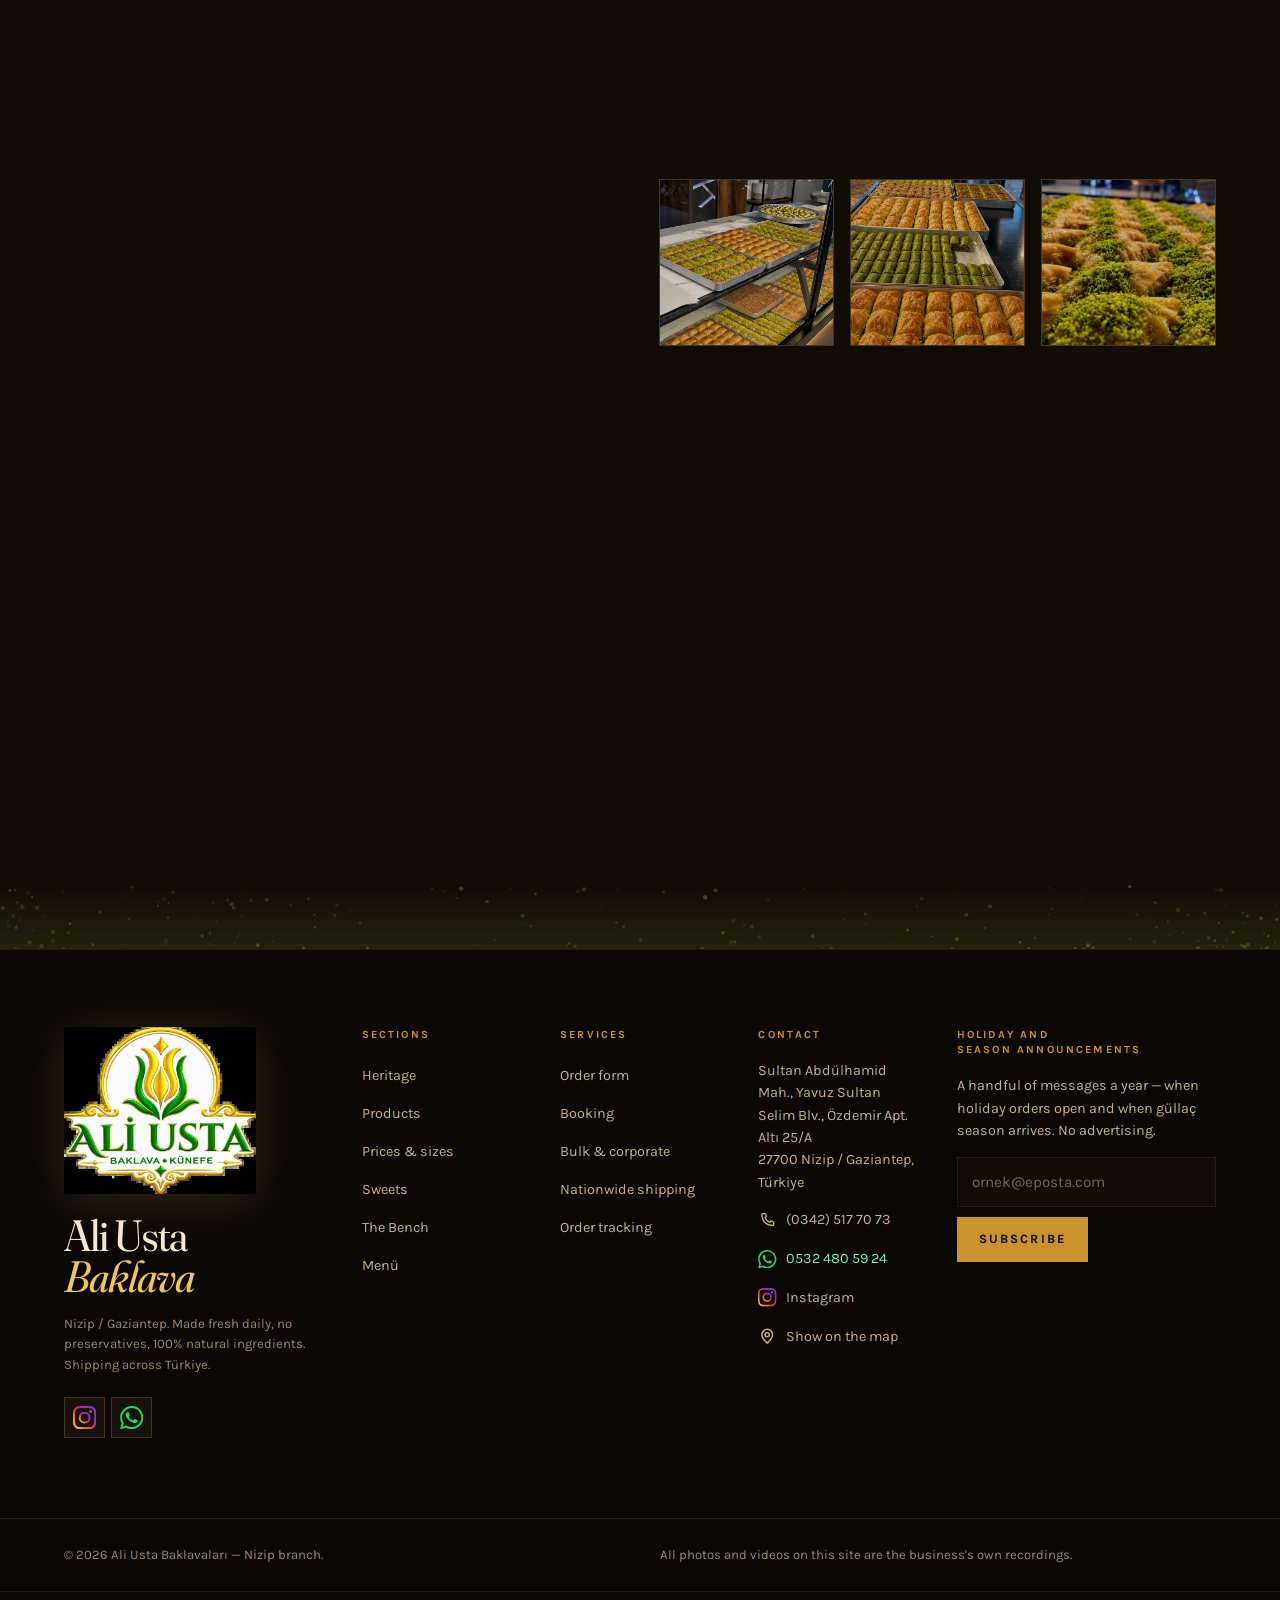
==== commit 6b5048b3: "feat: Fiyat & gramaj tablosuna yönetim (fiyat düzenleme) özelliği eklendi - "Fiyatları düzenle" düğm" ====
--- a/en/index.html
+++ b/en/index.html
@@ -12,7 +12,7 @@
 <meta property="og:site_name" content="Ali Usta Baklavaları">
 <meta property="og:title" content="Ali Usta Baklavaları — Nizip, Gaziantep">
 <meta property="og:description" content="Forty layers of pastry, pistachios roasted each morning, natural beet sugar. From Nizip to everywhere in Türkiye.">
-<meta property="og:image" content="../assets/video/poster/hero.webp?v=53">
+<meta property="og:image" content="../assets/video/poster/hero.webp?v=54">
 <meta name="twitter:card" content="summary_large_image">
 
 <!-- hreflang etiketleri mutlak alan adı gerektirir. Yayına alırken: python _work/build_langs.py https://alanadiniz.com -->
@@ -22,8 +22,8 @@
 
 <link rel="preconnect" href="https://fonts.googleapis.com">
 <link rel="preconnect" href="https://fonts.gstatic.com" crossorigin>
-<link rel="preload" as="image" href="../assets/video/poster/hero.webp?v=53" fetchpriority="high">
-<link rel="stylesheet" href="../assets/css/site.css?v=53">
+<link rel="preload" as="image" href="../assets/video/poster/hero.webp?v=54" fetchpriority="high">
+<link rel="stylesheet" href="../assets/css/site.css?v=54">
 <link id="gfonts" rel="stylesheet" href="https://fonts.googleapis.com/css2?family=Fraunces:ital,opsz,wght,SOFT,WONK@0,9..144,300..700,0..100,0..1;1,9..144,300..700,0..100,0..1&family=Karla:ital,wght@0,400..700;1,400..500&display=swap&subset=latin,latin-ext" media="print">
 <noscript><link rel="stylesheet" href="https://fonts.googleapis.com/css2?family=Fraunces:ital,opsz,wght,SOFT,WONK@0,9..144,300..700,0..100,0..1;1,9..144,300..700,0..100,0..1&family=Karla:ital,wght@0,400..700;1,400..500&display=swap&subset=latin,latin-ext"></noscript>
 
@@ -35,7 +35,7 @@
   "name": "Ali Usta Baklavaları",
   "alternateName": "Ali Usta Baklava & Künefe",
   "description": "Geleneksel Antep baklavası, künefe ve tatlı üretimi. Günlük taze üretim, %100 doğal malzeme, koruyucu içermez.",
-  "image": "assets/video/poster/hero.webp?v=53",
+  "image": "assets/video/poster/hero.webp?v=54",
   "servesCuisine": "Türk tatlıları, Antep baklavası, künefe",
   "priceRange": "₺1–200",
   "currenciesAccepted": "TRY",
@@ -158,9 +158,9 @@
 
   <div class="hero-film" aria-hidden="true">
     <video id="heroVideo" muted loop playsinline preload="metadata"
-           poster="../assets/video/poster/hero.webp?v=53" width="1280" height="720">
-      <source src="../assets/video/hero-sm.mp4?v=53" type="video/mp4" media="(max-width: 820px)">
-      <source src="../assets/video/hero.mp4?v=53" type="video/mp4">
+           poster="../assets/video/poster/hero.webp?v=54" width="1280" height="720">
+      <source src="../assets/video/hero-sm.mp4?v=54" type="video/mp4" media="(max-width: 820px)">
+      <source src="../assets/video/hero.mp4?v=54" type="video/mp4">
     </video>
   </div>
   <div class="hero-scrim" aria-hidden="true"></div>
@@ -260,6 +260,7 @@
       <p class="lede rv" style="max-width:34ch">Tepsi ölçüleri ve kilo fiyatları. Kesin tutar için WhatsApp'tan yazın — çeşit karışımına göre değişir.</p>
     </div>
     <div id="fiyatUyari" class="ph-note rv" hidden></div>
+    <button class="price-yonetim-btn rv" id="priceAdminToggle" type="button">Fiyatları düzenle</button>
     <div class="price-wrap rv">
       <div class="price-scroll">
         <table class="price" id="priceTable">
@@ -783,16 +784,16 @@
   </div>
 </div>
 
-<script src="../assets/js/i18n.js?v=53"></script>
-<script src="../assets/js/config.js?v=53"></script>
-<script src="../assets/js/media.js?v=53"></script>
+<script src="../assets/js/i18n.js?v=54"></script>
+<script src="../assets/js/config.js?v=54"></script>
+<script src="../assets/js/media.js?v=54"></script>
 <script defer src="https://cdn.jsdelivr.net/npm/gsap@3.12.5/dist/gsap.min.js" integrity="sha384-g4NTh/Iv5PPU4xPyhEWqPcwtNXOvdaDI8LLnyYfyNZOjKJeYQyjzQ9X5275eBjpt" crossorigin="anonymous" referrerpolicy="no-referrer"></script>
 <script defer src="https://cdn.jsdelivr.net/npm/gsap@3.12.5/dist/ScrollTrigger.min.js" integrity="sha384-Z3REaz79l2IaAZqJsSABtTbhjgOUYyV3p90XNnAPCSHg3EMTz1fouunq9WZRtj3d" crossorigin="anonymous" referrerpolicy="no-referrer"></script>
 <script defer src="https://cdn.jsdelivr.net/npm/lenis@1.1.14/dist/lenis.min.js" integrity="sha384-O55L/6rhHr9CFvrxqv5luxOCcmVaBmETbZbJDP+Do8T0pztTACsFBD/IXCNkj7DV" crossorigin="anonymous" referrerpolicy="no-referrer"></script>
-<script defer src="../assets/js/site.js?v=53"></script>
-<script src="../assets/js/shop.js?v=53" defer></script>
-<script src="../assets/js/extras.js?v=53" defer></script>
-<script src="../assets/js/fistik.js?v=53" defer></script>
-<script src="../assets/js/imlec.js?v=53" defer></script>
+<script defer src="../assets/js/site.js?v=54"></script>
+<script src="../assets/js/shop.js?v=54" defer></script>
+<script src="../assets/js/extras.js?v=54" defer></script>
+<script src="../assets/js/fistik.js?v=54" defer></script>
+<script src="../assets/js/imlec.js?v=54" defer></script>
 </body>
 </html>
--- a/assets/css/site.css
+++ b/assets/css/site.css
@@ -1237,6 +1237,15 @@
    FİYAT & GRAMAJ
    ========================================================== */
 #fiyat{ background:var(--ink); }
+.price-yonetim-btn{
+  display:block; margin:0 0 1rem auto; padding:.5rem 1rem;
+  font-size:.68rem; letter-spacing:.1em; text-transform:uppercase; font-weight:700;
+  color:var(--cream-mute); background:none; border:1px dashed var(--line-soft); border-radius:.4rem;
+  cursor:pointer; transition:color .3s var(--ease), border-color .3s var(--ease);
+}
+.price-yonetim-btn:hover{ color:var(--gold-lit); border-color:var(--gold); }
+.price-edit-btn{ font-size:.72rem; color:var(--cream-mute); background:none; border:0; cursor:pointer; line-height:1; margin-left:.3rem; vertical-align:middle; }
+.price-edit-btn:hover{ color:var(--gold-lit); }
 .price-wrap{ border:1px solid var(--line-soft); background:var(--ink-2); }
 .price-scroll{ overflow-x:auto; -webkit-overflow-scrolling:touch; }
 table.price{ width:100%; border-collapse:collapse; min-width:24rem; }
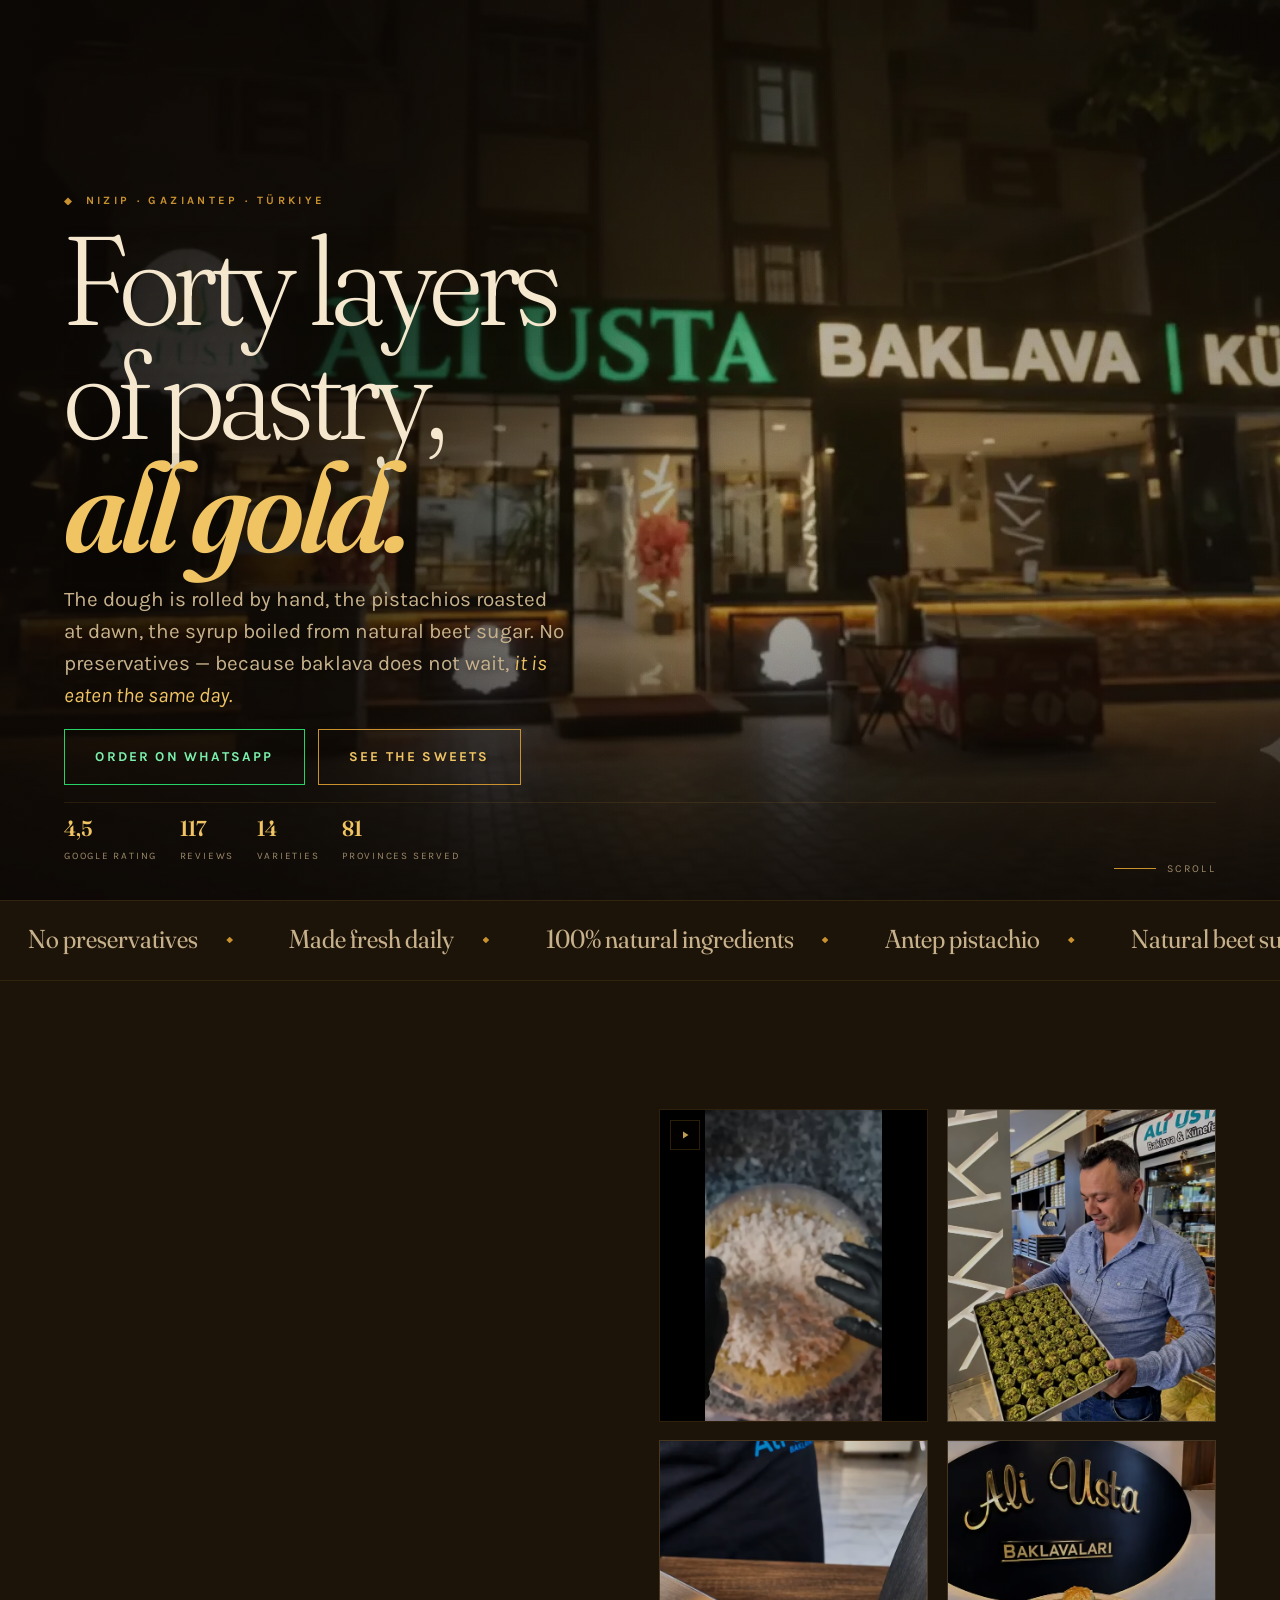
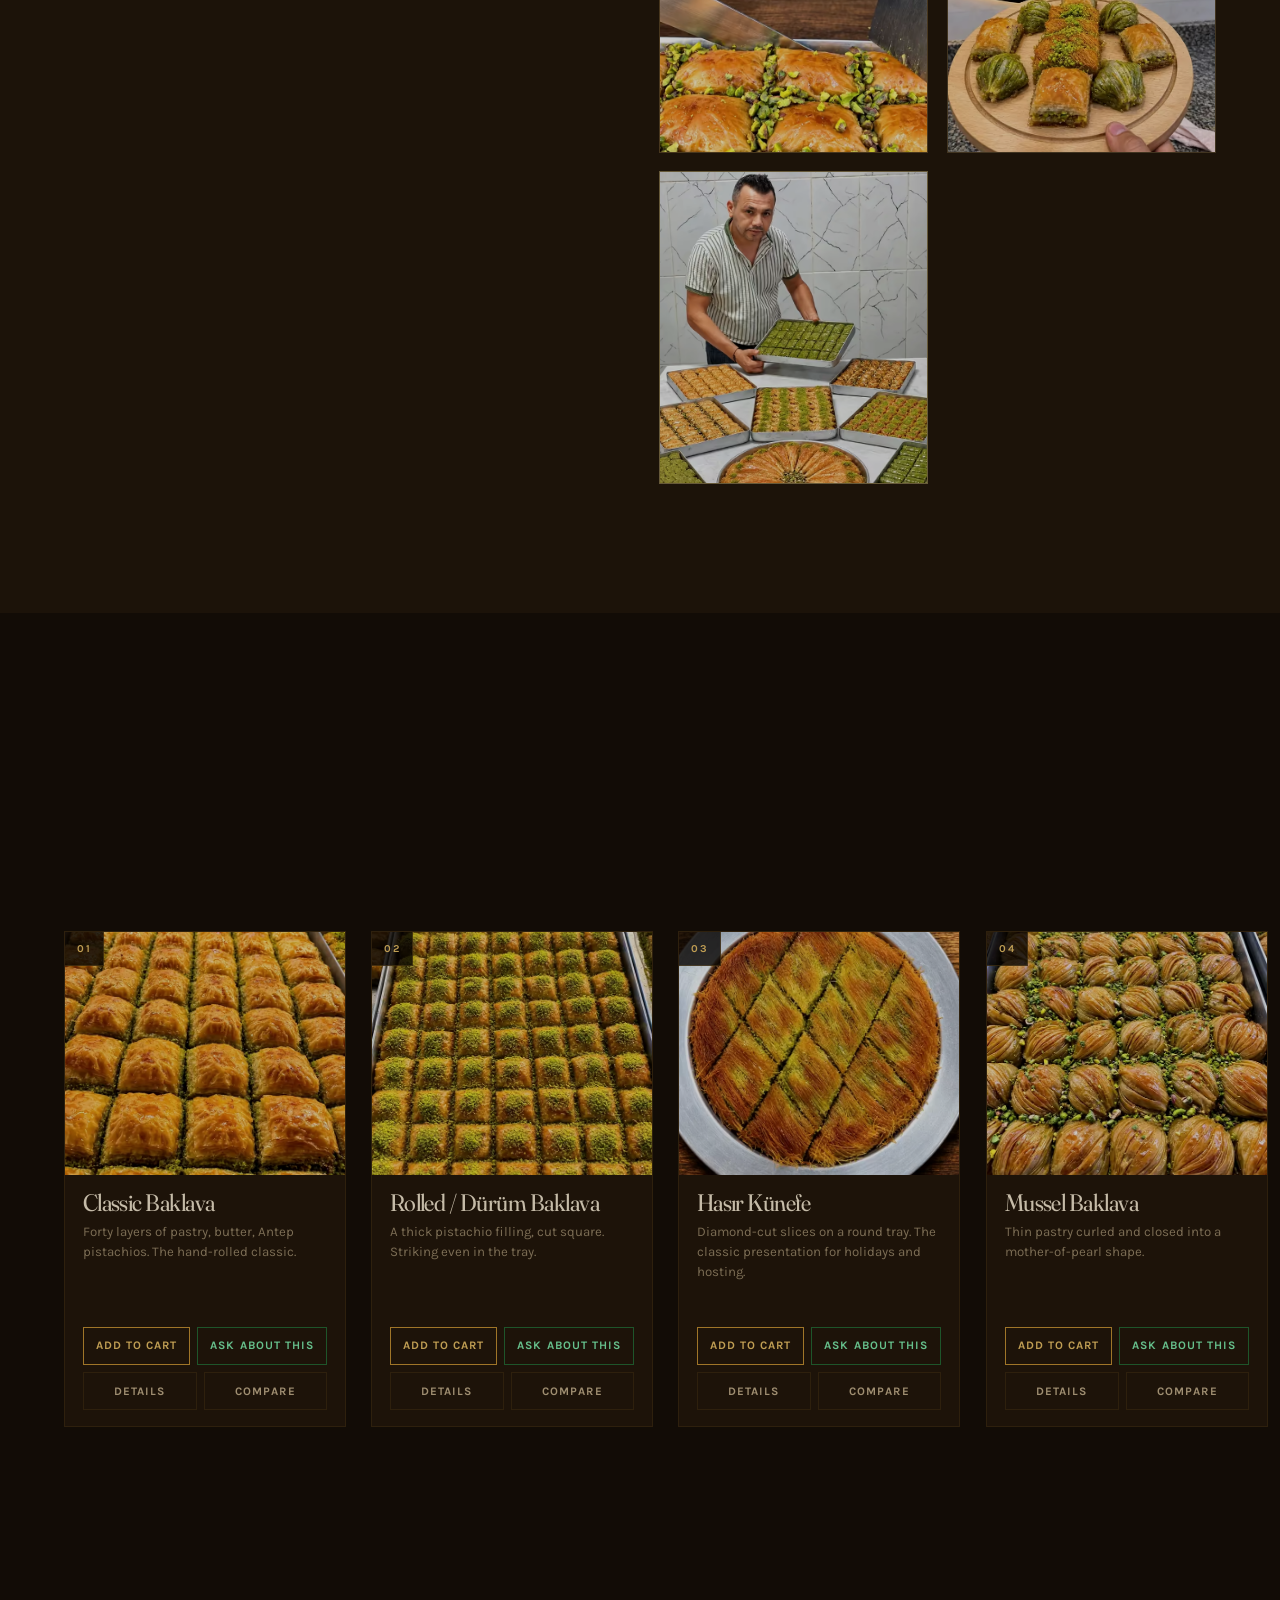
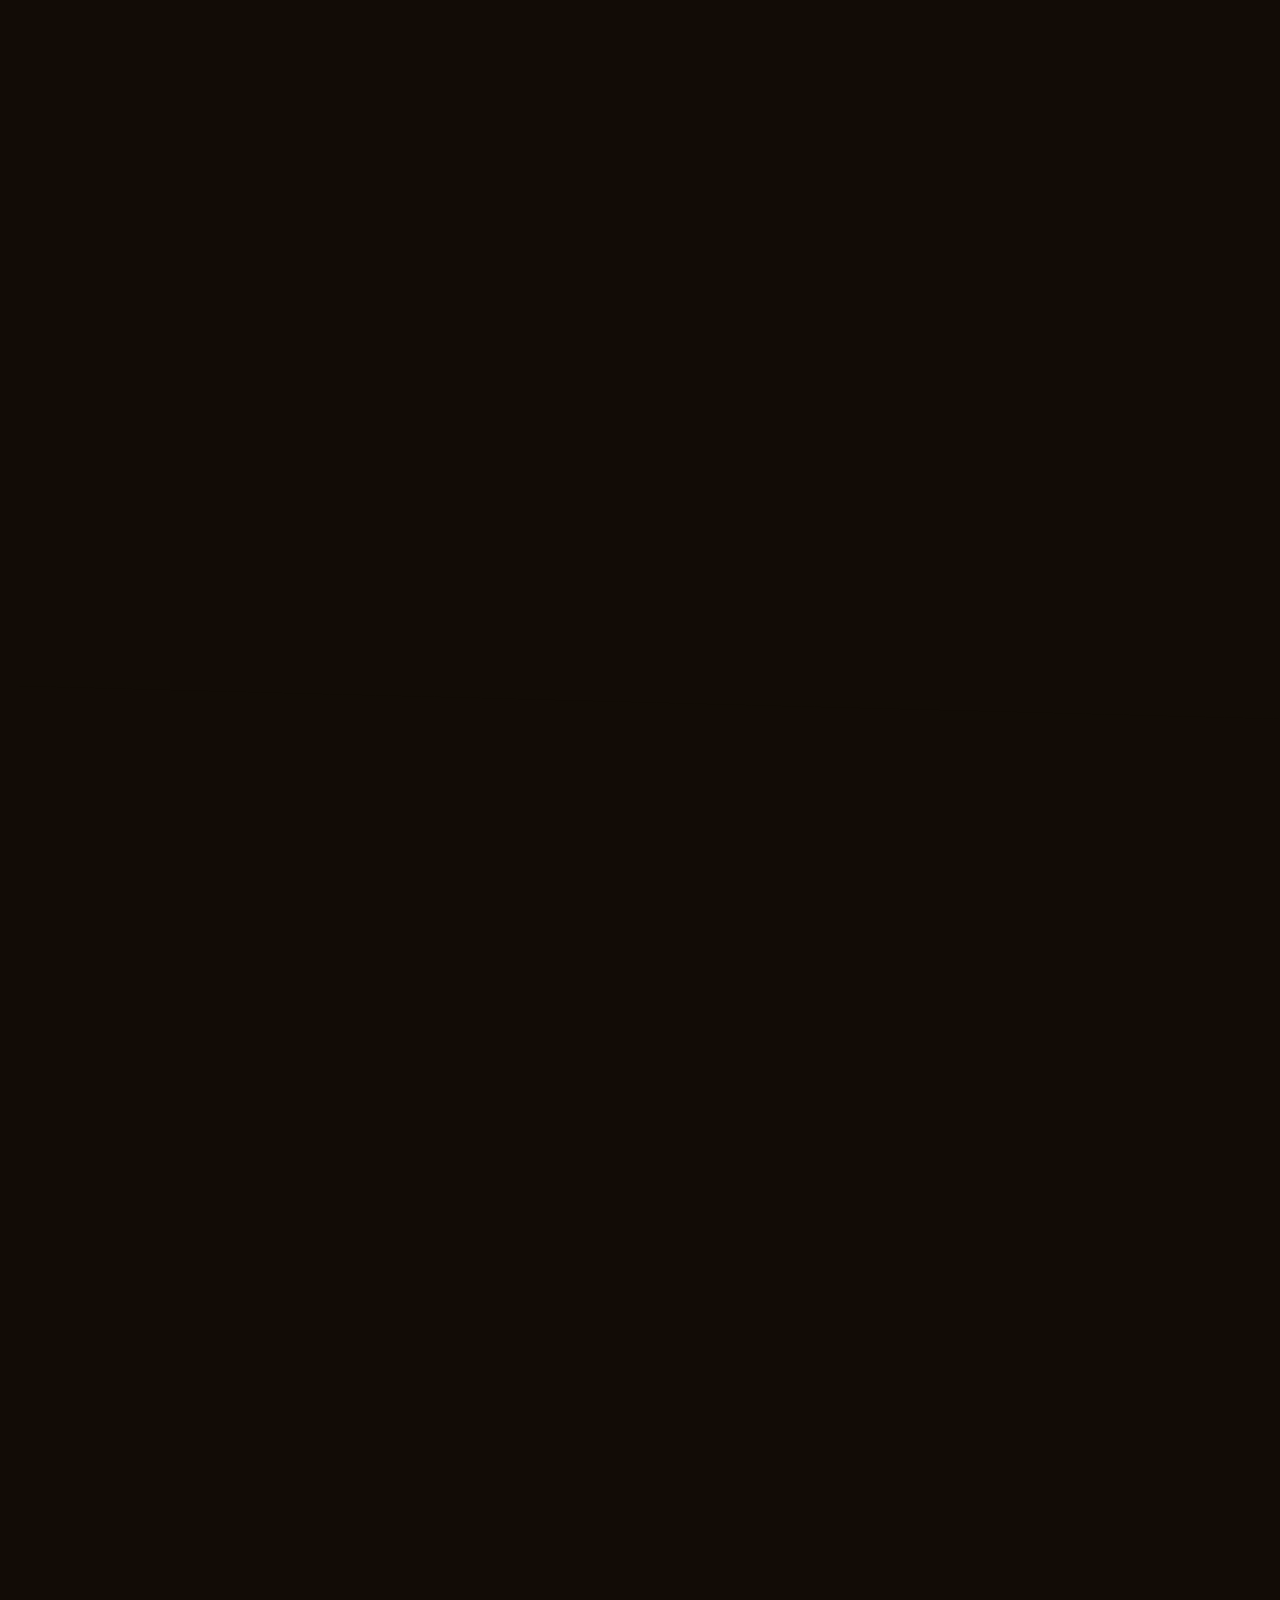
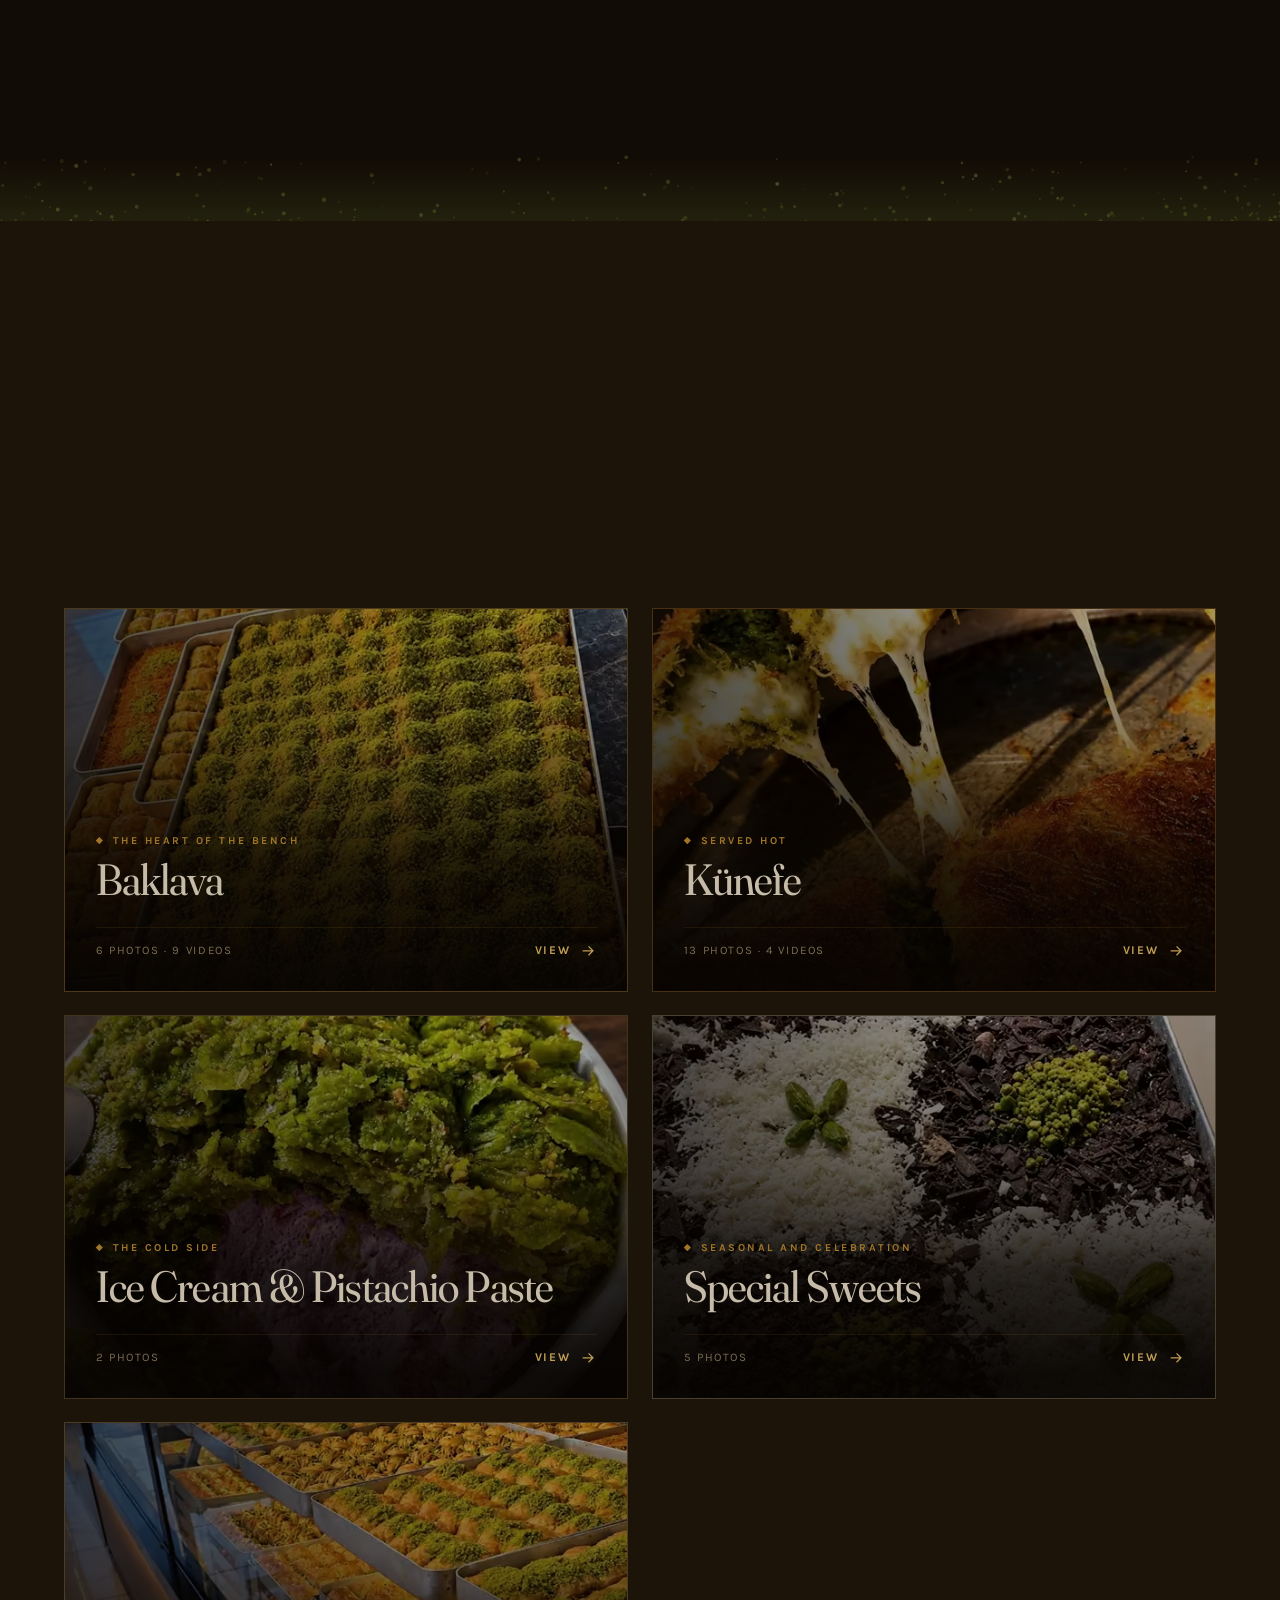
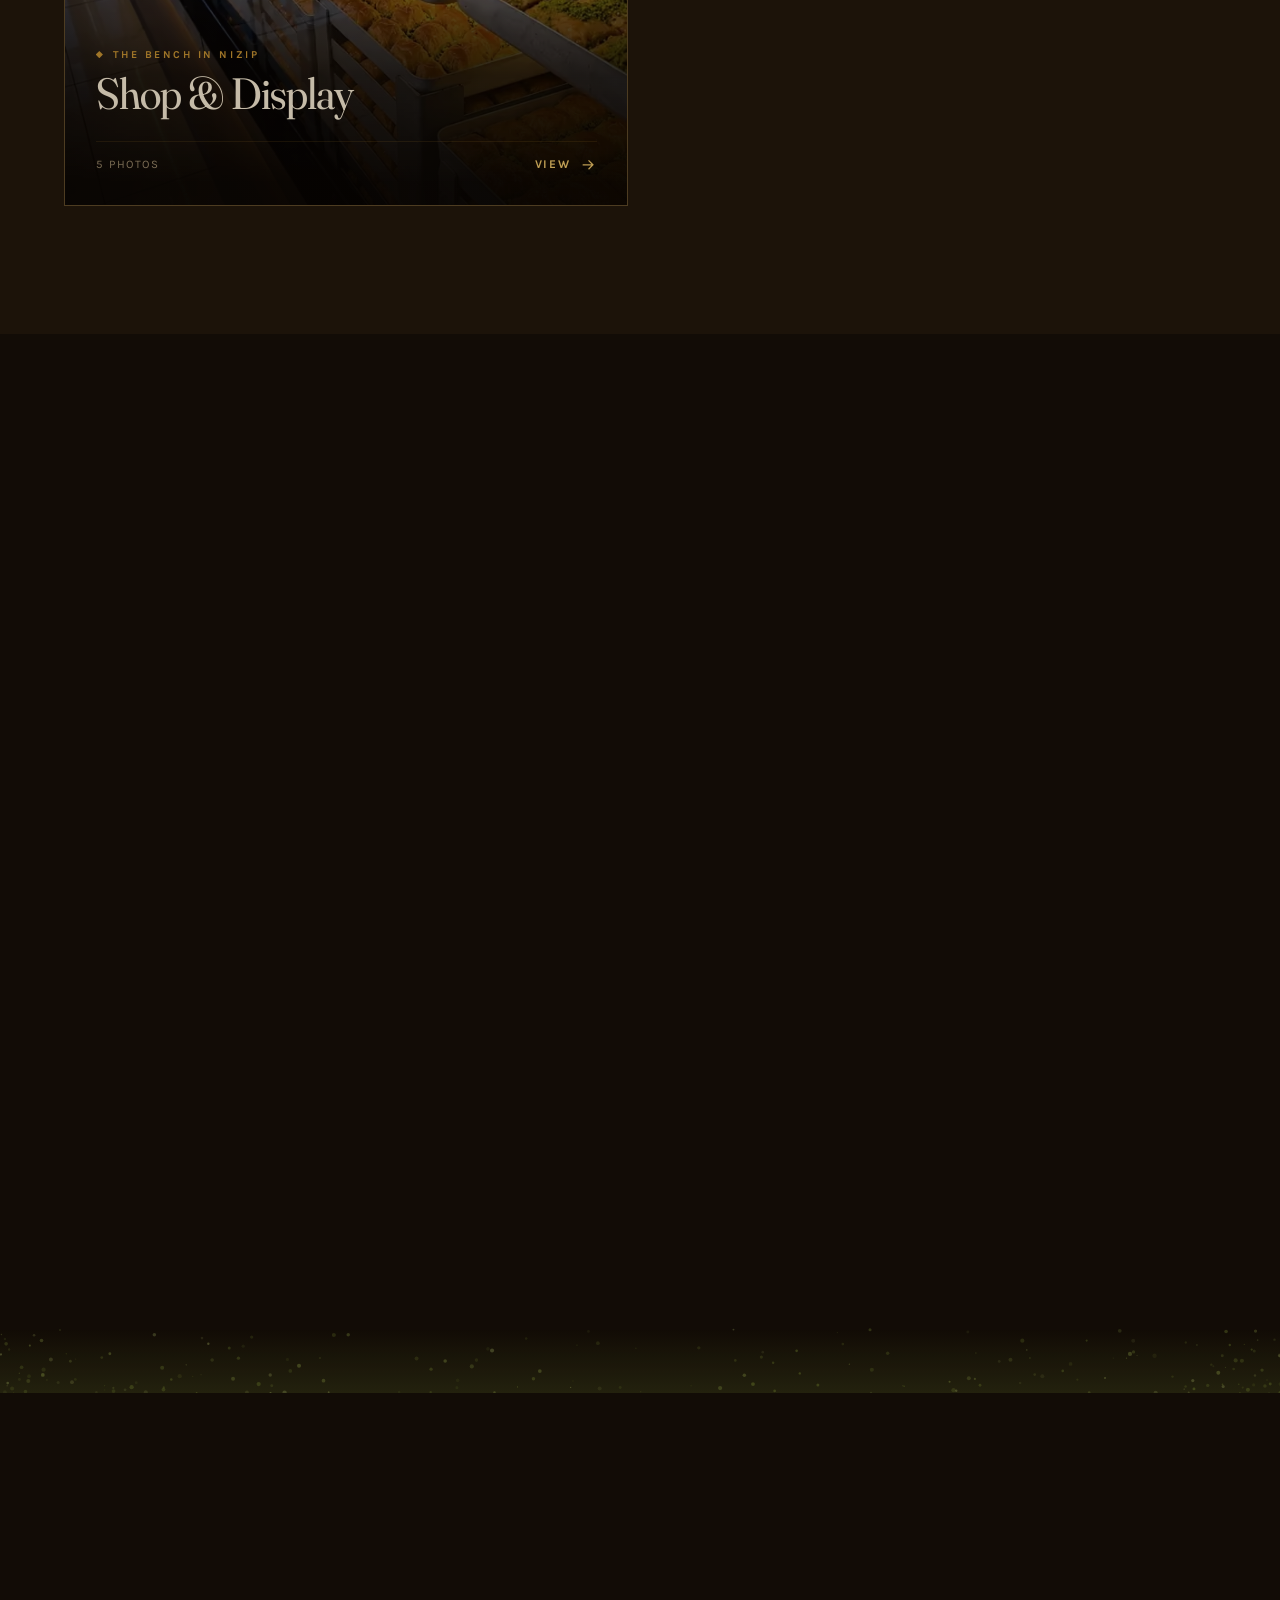
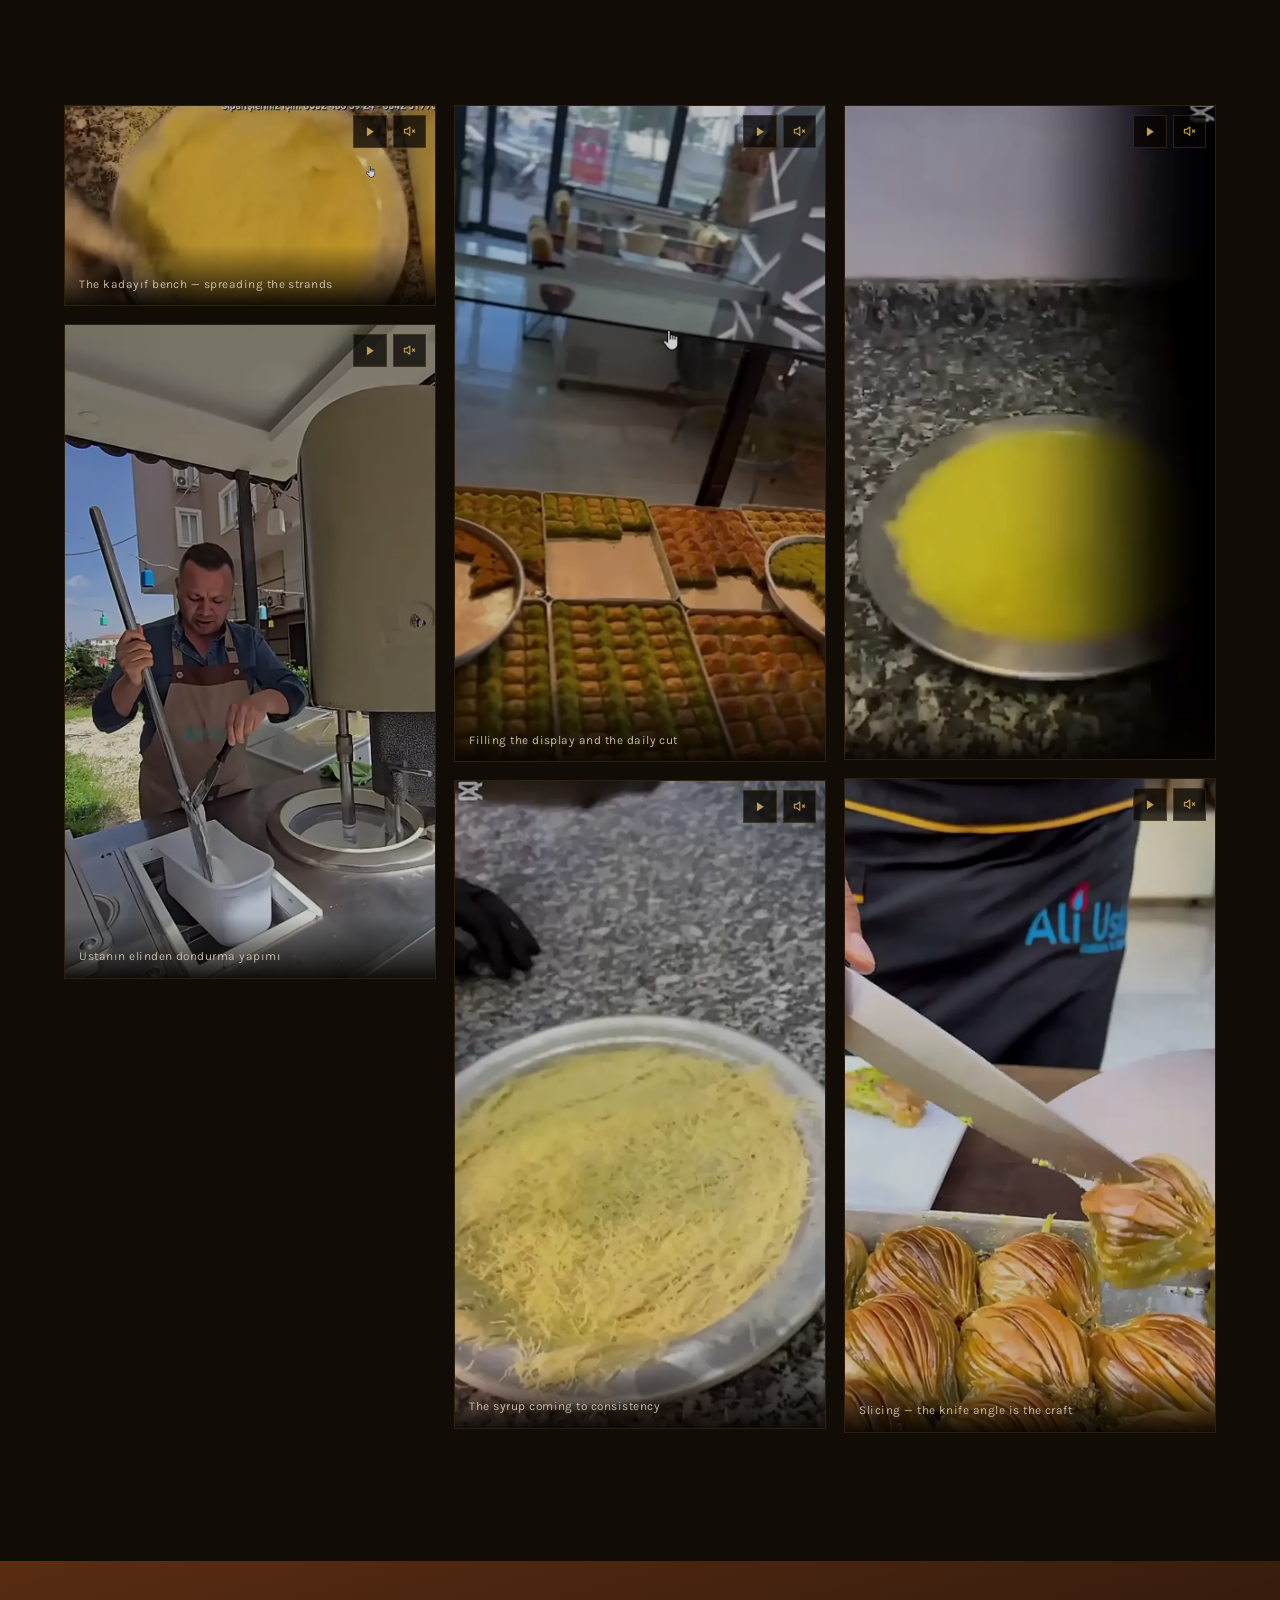
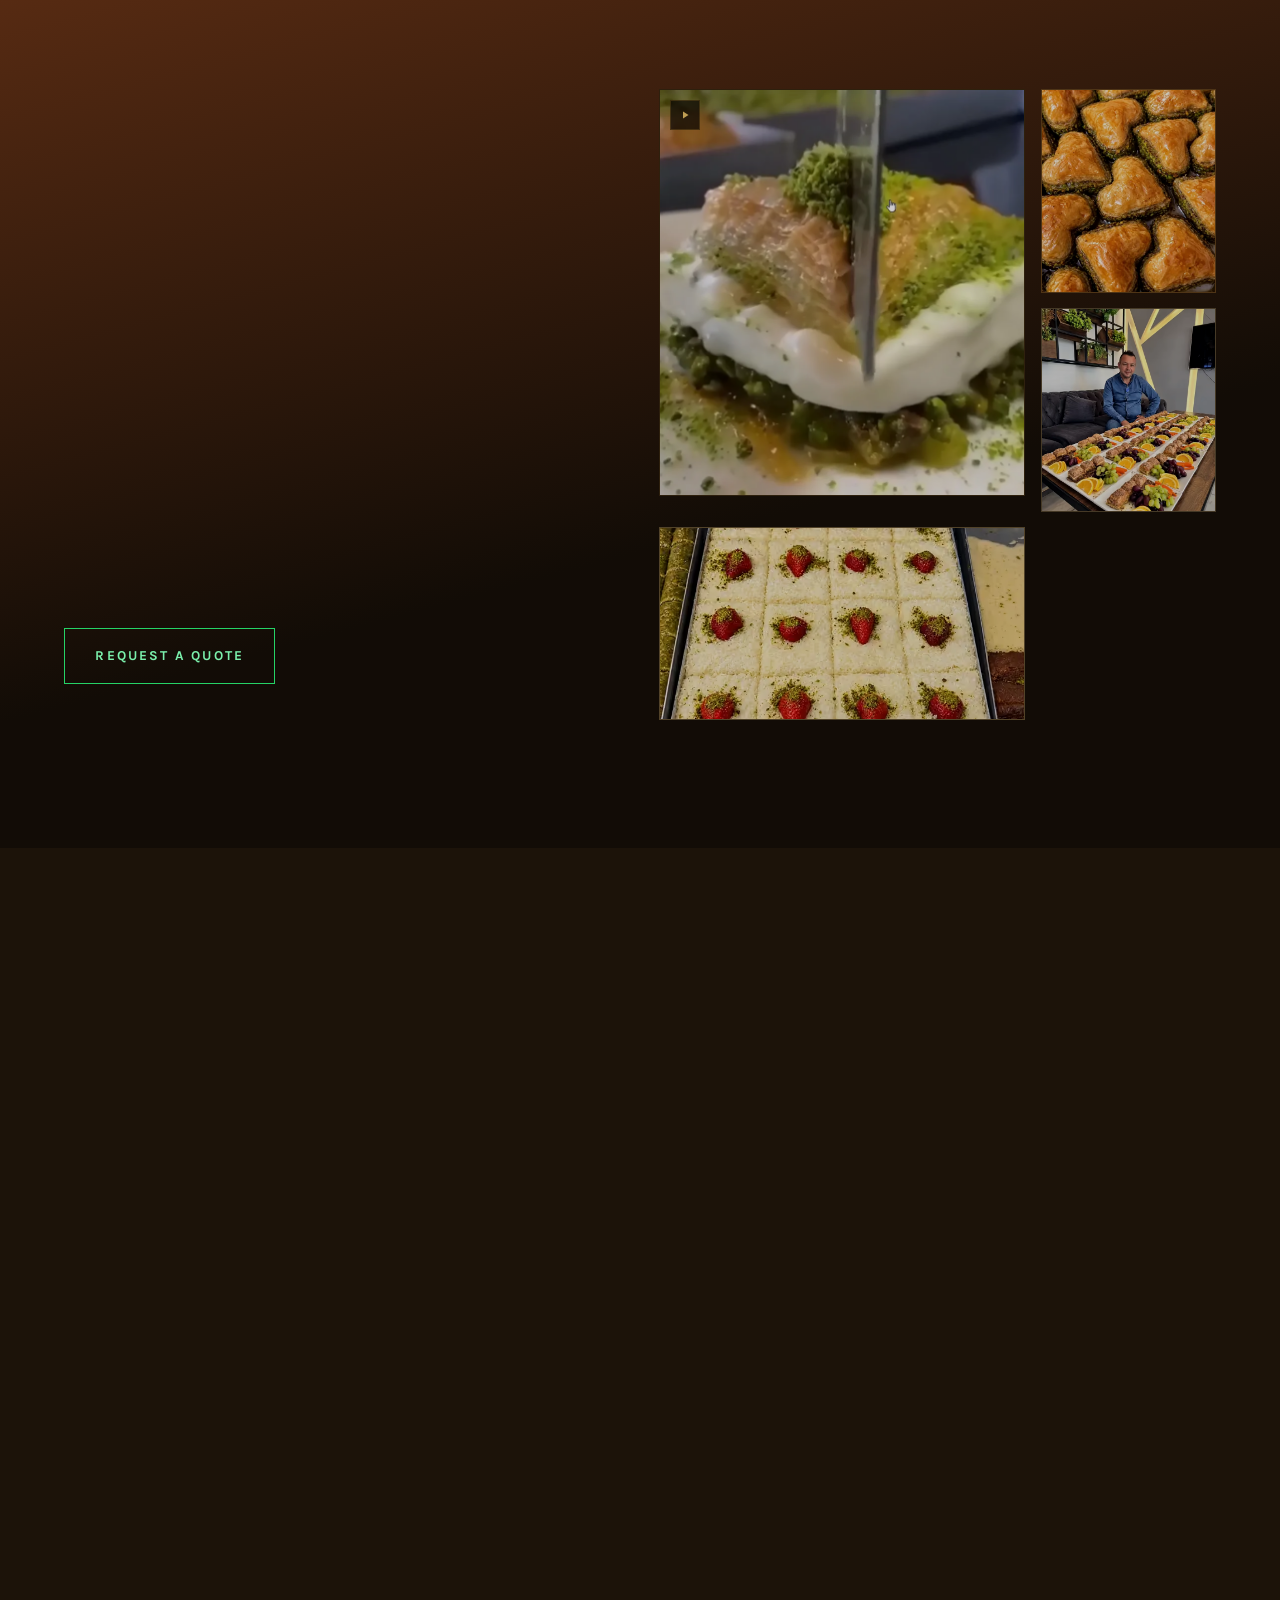
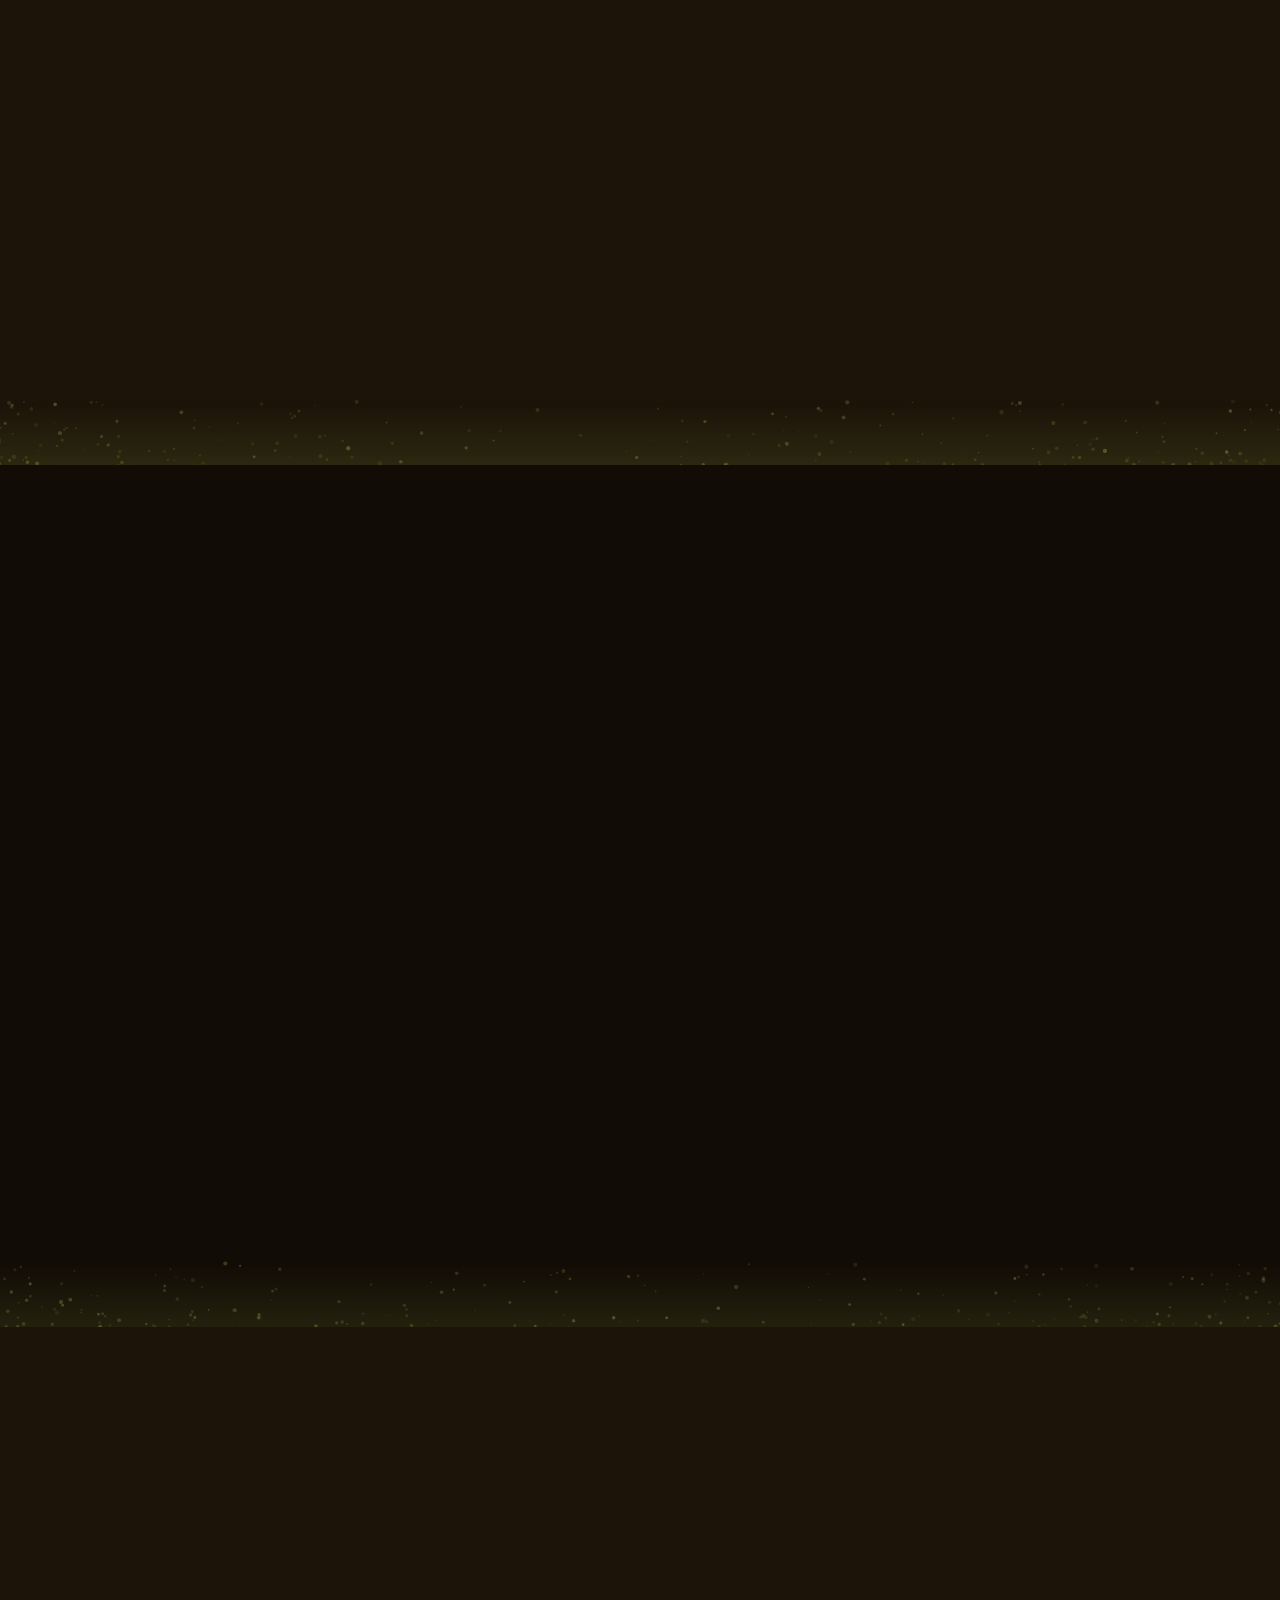
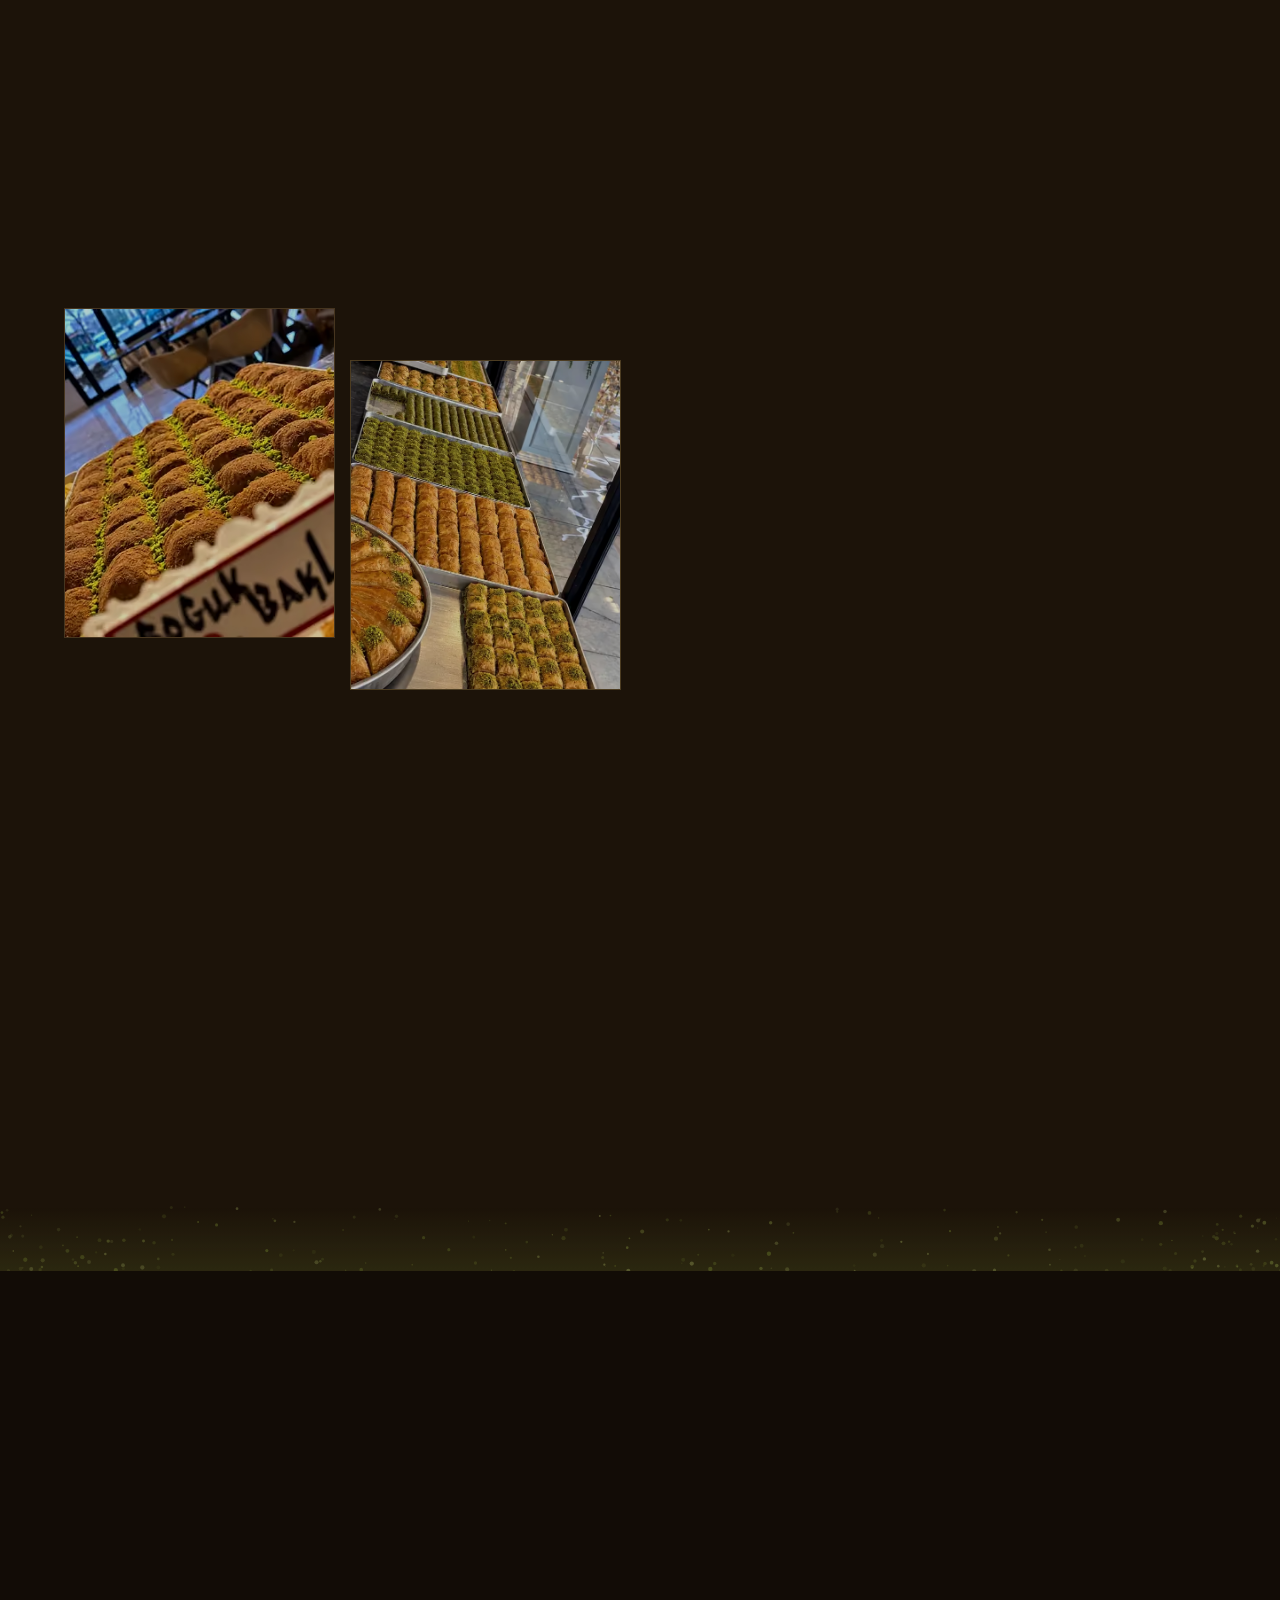
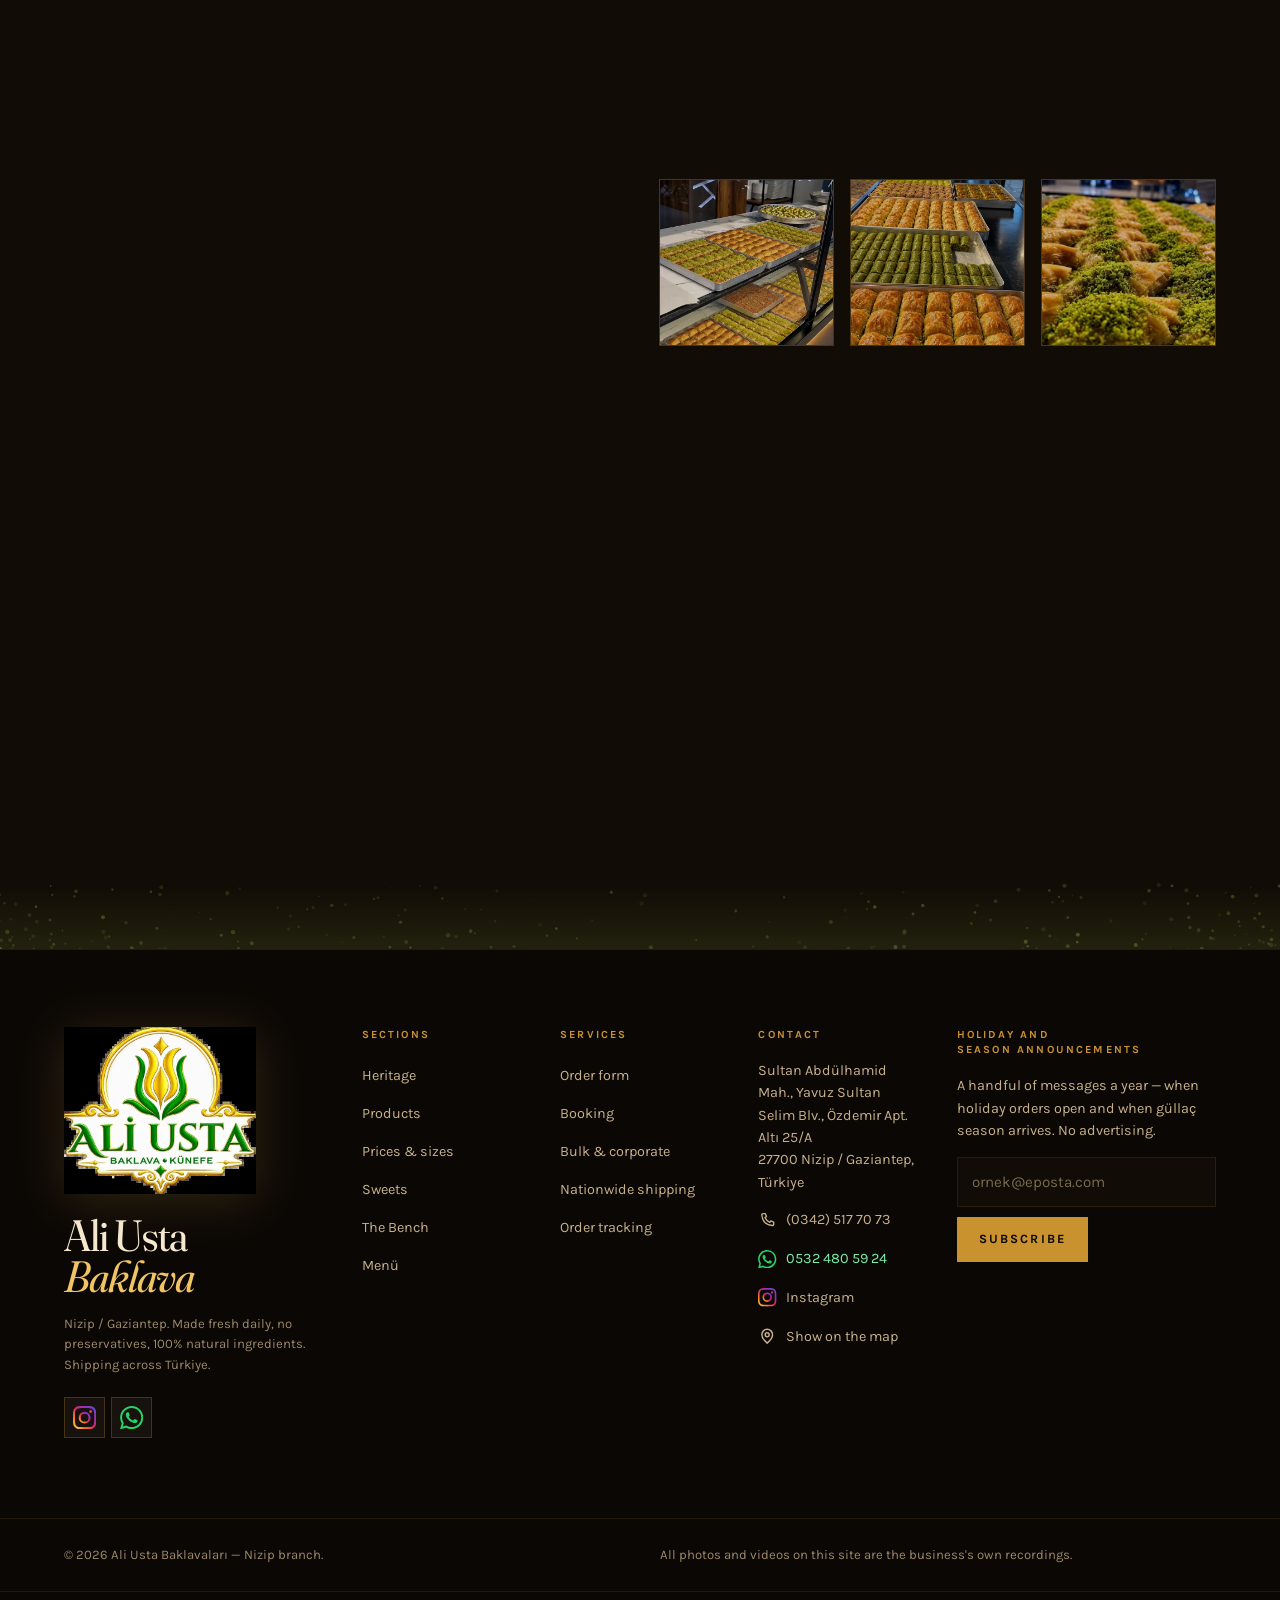
==== commit dfe2ee84: "fix: veritabanı yazma işlemleri artık şifresiz doğrudan API isteğiyle bypass edilemiyor Önceki durum" ====
--- a/en/index.html
+++ b/en/index.html
@@ -12,7 +12,7 @@
 <meta property="og:site_name" content="Ali Usta Baklavaları">
 <meta property="og:title" content="Ali Usta Baklavaları — Nizip, Gaziantep">
 <meta property="og:description" content="Forty layers of pastry, pistachios roasted each morning, natural beet sugar. From Nizip to everywhere in Türkiye.">
-<meta property="og:image" content="../assets/video/poster/hero.webp?v=54">
+<meta property="og:image" content="../assets/video/poster/hero.webp?v=55">
 <meta name="twitter:card" content="summary_large_image">
 
 <!-- hreflang etiketleri mutlak alan adı gerektirir. Yayına alırken: python _work/build_langs.py https://alanadiniz.com -->
@@ -22,8 +22,8 @@
 
 <link rel="preconnect" href="https://fonts.googleapis.com">
 <link rel="preconnect" href="https://fonts.gstatic.com" crossorigin>
-<link rel="preload" as="image" href="../assets/video/poster/hero.webp?v=54" fetchpriority="high">
-<link rel="stylesheet" href="../assets/css/site.css?v=54">
+<link rel="preload" as="image" href="../assets/video/poster/hero.webp?v=55" fetchpriority="high">
+<link rel="stylesheet" href="../assets/css/site.css?v=55">
 <link id="gfonts" rel="stylesheet" href="https://fonts.googleapis.com/css2?family=Fraunces:ital,opsz,wght,SOFT,WONK@0,9..144,300..700,0..100,0..1;1,9..144,300..700,0..100,0..1&family=Karla:ital,wght@0,400..700;1,400..500&display=swap&subset=latin,latin-ext" media="print">
 <noscript><link rel="stylesheet" href="https://fonts.googleapis.com/css2?family=Fraunces:ital,opsz,wght,SOFT,WONK@0,9..144,300..700,0..100,0..1;1,9..144,300..700,0..100,0..1&family=Karla:ital,wght@0,400..700;1,400..500&display=swap&subset=latin,latin-ext"></noscript>
 
@@ -35,7 +35,7 @@
   "name": "Ali Usta Baklavaları",
   "alternateName": "Ali Usta Baklava & Künefe",
   "description": "Geleneksel Antep baklavası, künefe ve tatlı üretimi. Günlük taze üretim, %100 doğal malzeme, koruyucu içermez.",
-  "image": "assets/video/poster/hero.webp?v=54",
+  "image": "assets/video/poster/hero.webp?v=55",
   "servesCuisine": "Türk tatlıları, Antep baklavası, künefe",
   "priceRange": "₺1–200",
   "currenciesAccepted": "TRY",
@@ -158,9 +158,9 @@
 
   <div class="hero-film" aria-hidden="true">
     <video id="heroVideo" muted loop playsinline preload="metadata"
-           poster="../assets/video/poster/hero.webp?v=54" width="1280" height="720">
-      <source src="../assets/video/hero-sm.mp4?v=54" type="video/mp4" media="(max-width: 820px)">
-      <source src="../assets/video/hero.mp4?v=54" type="video/mp4">
+           poster="../assets/video/poster/hero.webp?v=55" width="1280" height="720">
+      <source src="../assets/video/hero-sm.mp4?v=55" type="video/mp4" media="(max-width: 820px)">
+      <source src="../assets/video/hero.mp4?v=55" type="video/mp4">
     </video>
   </div>
   <div class="hero-scrim" aria-hidden="true"></div>
@@ -784,16 +784,16 @@
   </div>
 </div>
 
-<script src="../assets/js/i18n.js?v=54"></script>
-<script src="../assets/js/config.js?v=54"></script>
-<script src="../assets/js/media.js?v=54"></script>
+<script src="../assets/js/i18n.js?v=55"></script>
+<script src="../assets/js/config.js?v=55"></script>
+<script src="../assets/js/media.js?v=55"></script>
 <script defer src="https://cdn.jsdelivr.net/npm/gsap@3.12.5/dist/gsap.min.js" integrity="sha384-g4NTh/Iv5PPU4xPyhEWqPcwtNXOvdaDI8LLnyYfyNZOjKJeYQyjzQ9X5275eBjpt" crossorigin="anonymous" referrerpolicy="no-referrer"></script>
 <script defer src="https://cdn.jsdelivr.net/npm/gsap@3.12.5/dist/ScrollTrigger.min.js" integrity="sha384-Z3REaz79l2IaAZqJsSABtTbhjgOUYyV3p90XNnAPCSHg3EMTz1fouunq9WZRtj3d" crossorigin="anonymous" referrerpolicy="no-referrer"></script>
 <script defer src="https://cdn.jsdelivr.net/npm/lenis@1.1.14/dist/lenis.min.js" integrity="sha384-O55L/6rhHr9CFvrxqv5luxOCcmVaBmETbZbJDP+Do8T0pztTACsFBD/IXCNkj7DV" crossorigin="anonymous" referrerpolicy="no-referrer"></script>
-<script defer src="../assets/js/site.js?v=54"></script>
-<script src="../assets/js/shop.js?v=54" defer></script>
-<script src="../assets/js/extras.js?v=54" defer></script>
-<script src="../assets/js/fistik.js?v=54" defer></script>
-<script src="../assets/js/imlec.js?v=54" defer></script>
+<script defer src="../assets/js/site.js?v=55"></script>
+<script src="../assets/js/shop.js?v=55" defer></script>
+<script src="../assets/js/extras.js?v=55" defer></script>
+<script src="../assets/js/fistik.js?v=55" defer></script>
+<script src="../assets/js/imlec.js?v=55" defer></script>
 </body>
 </html>
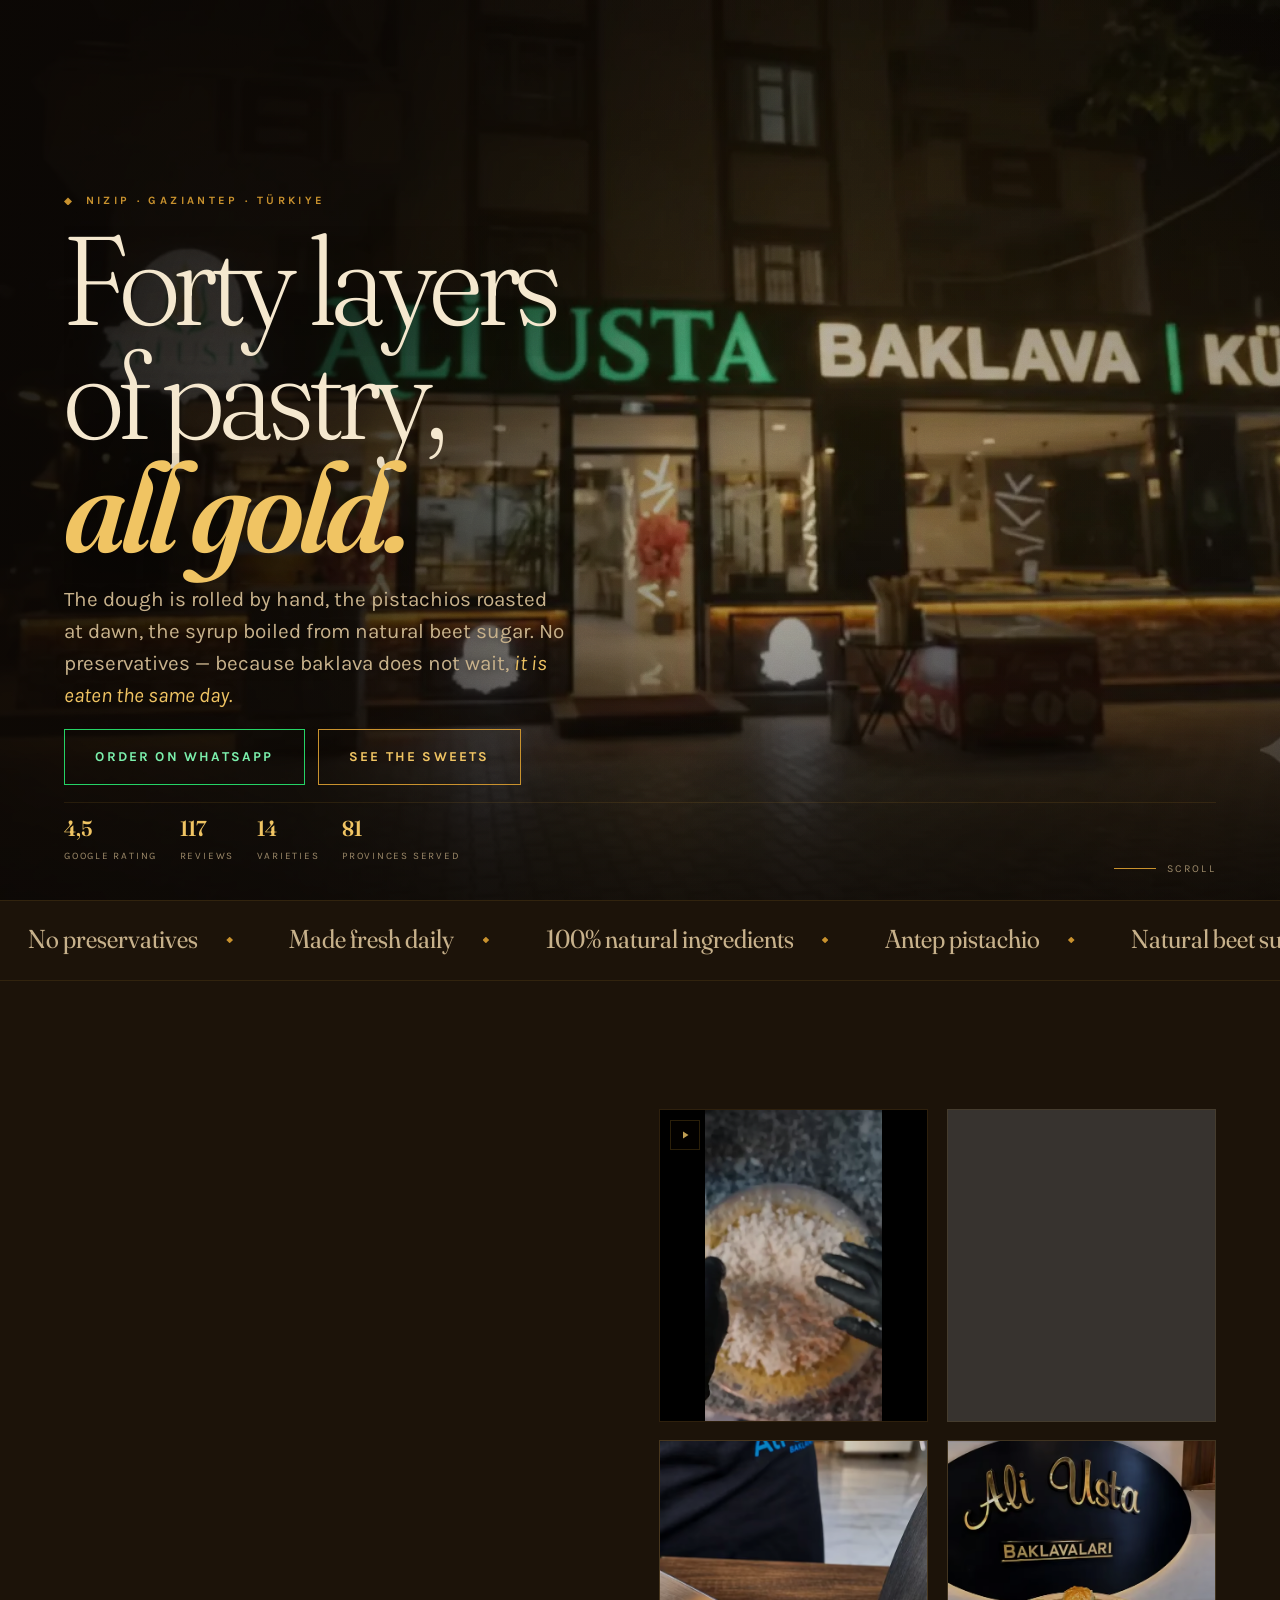
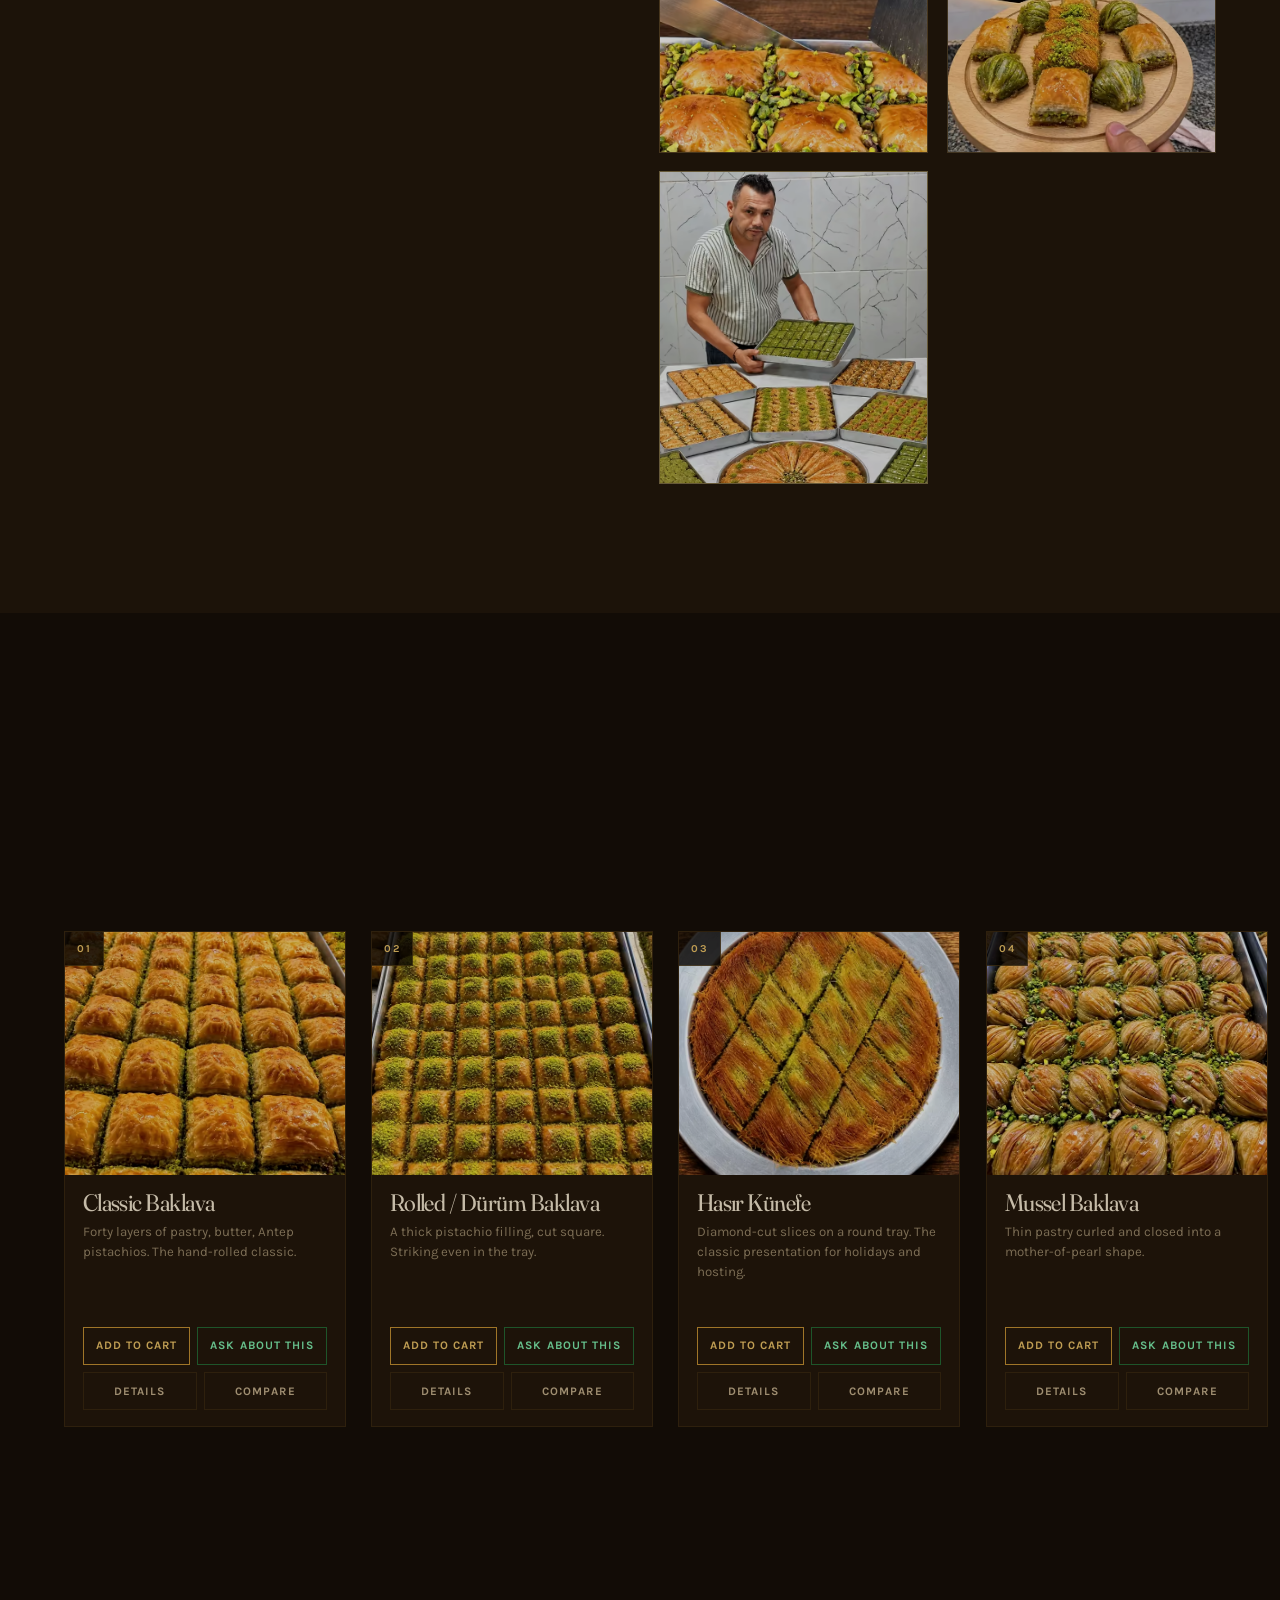
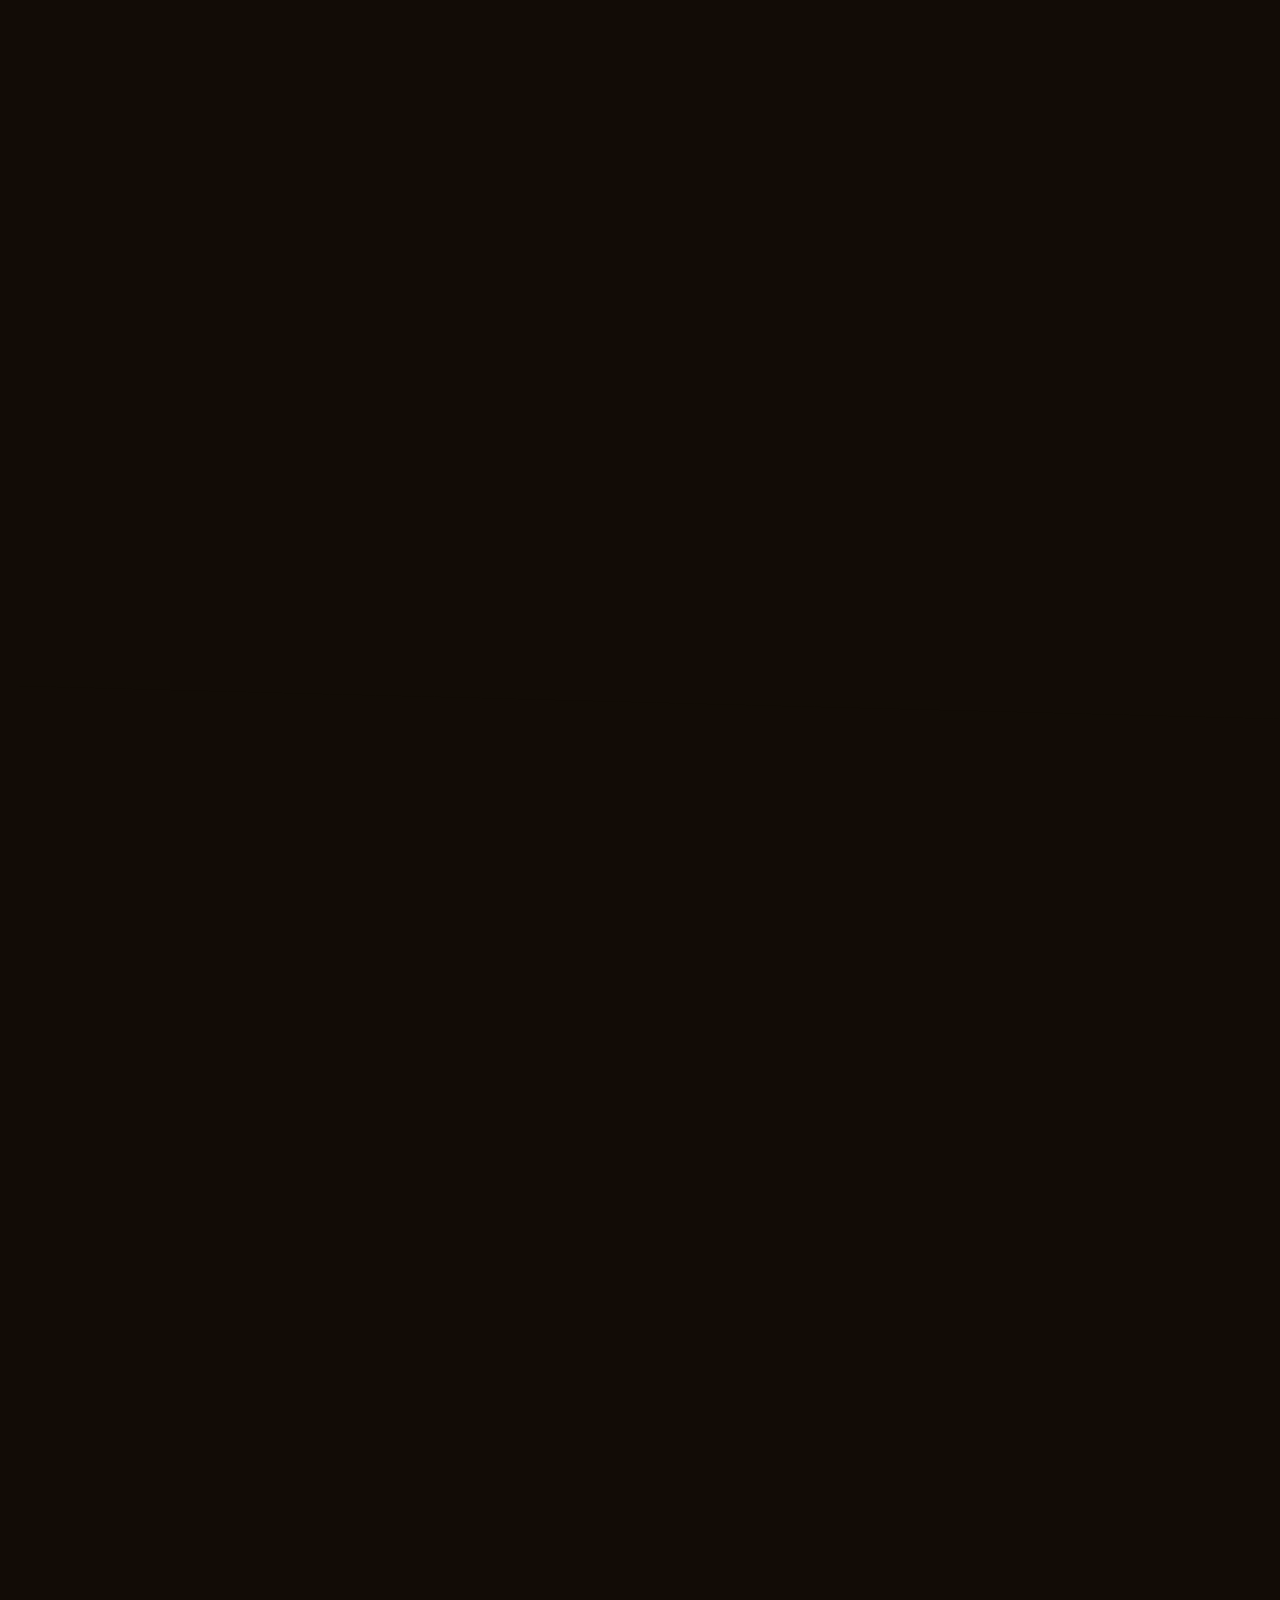
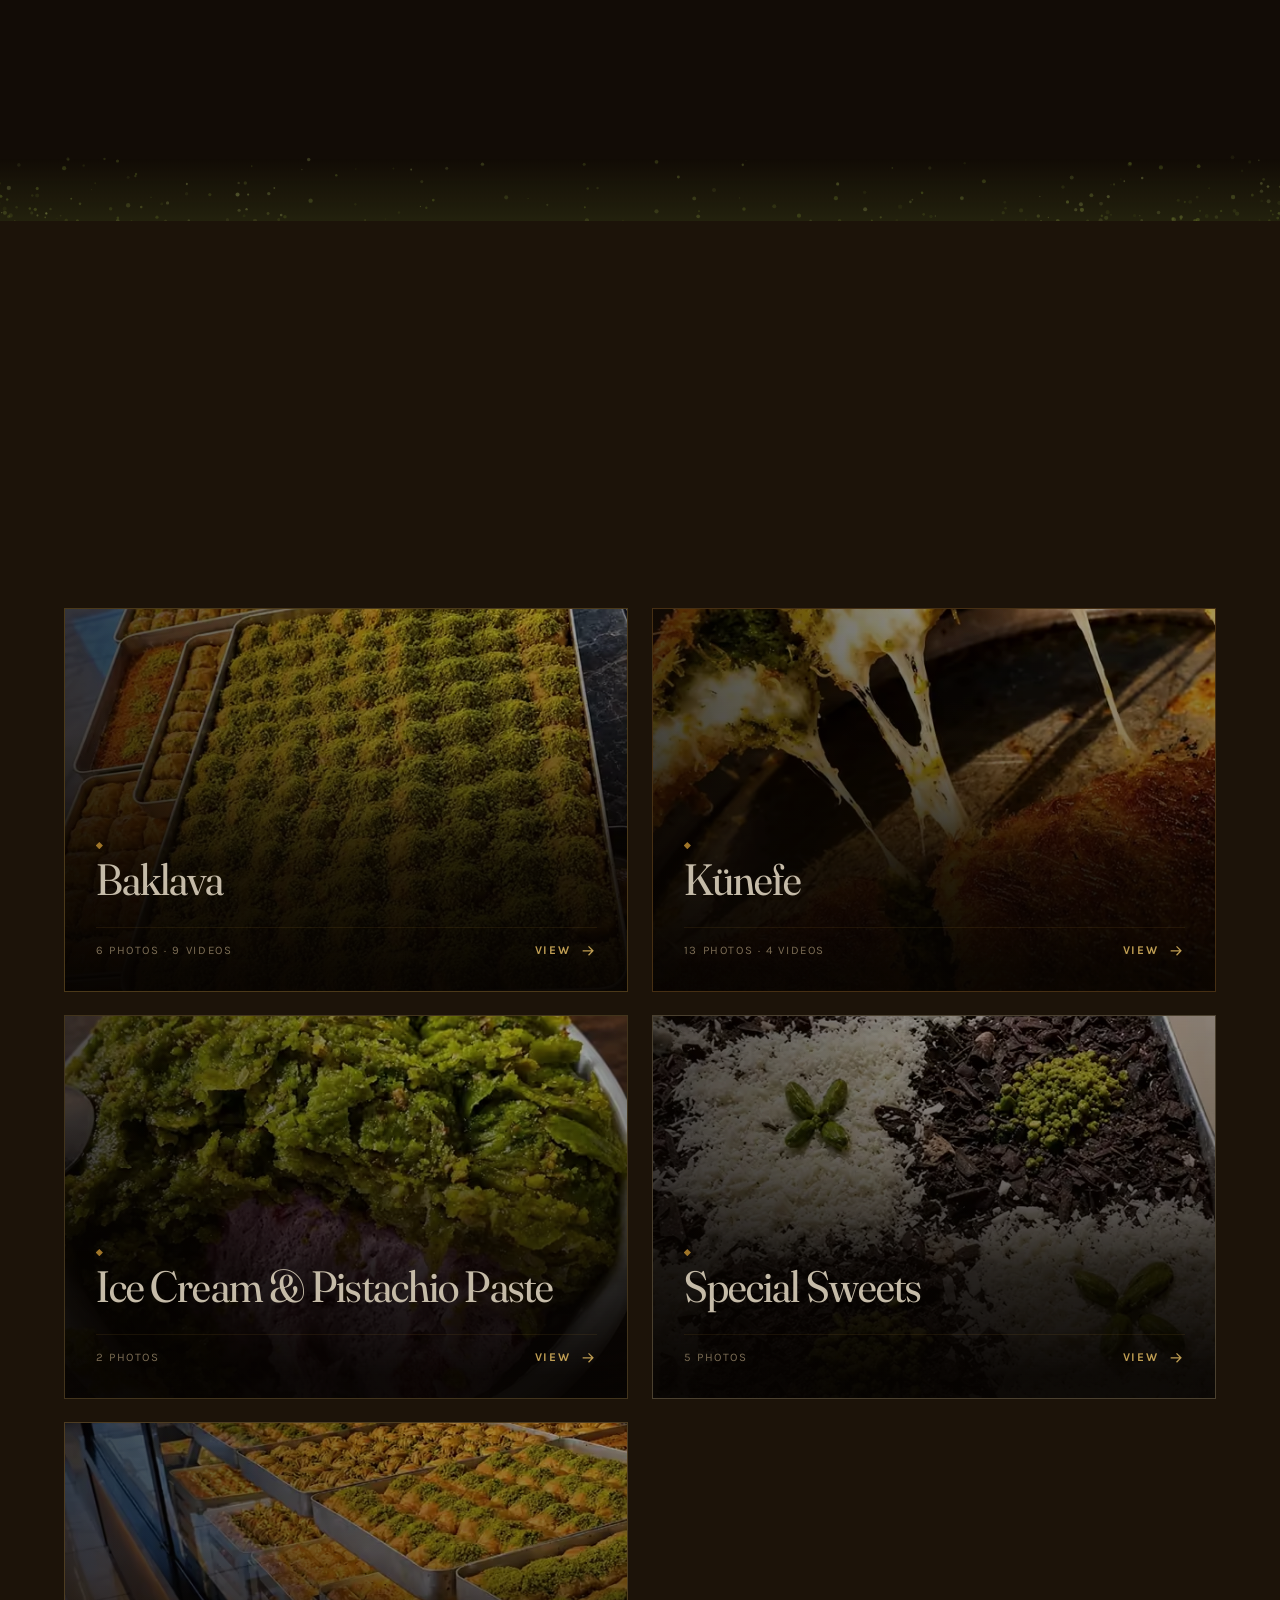
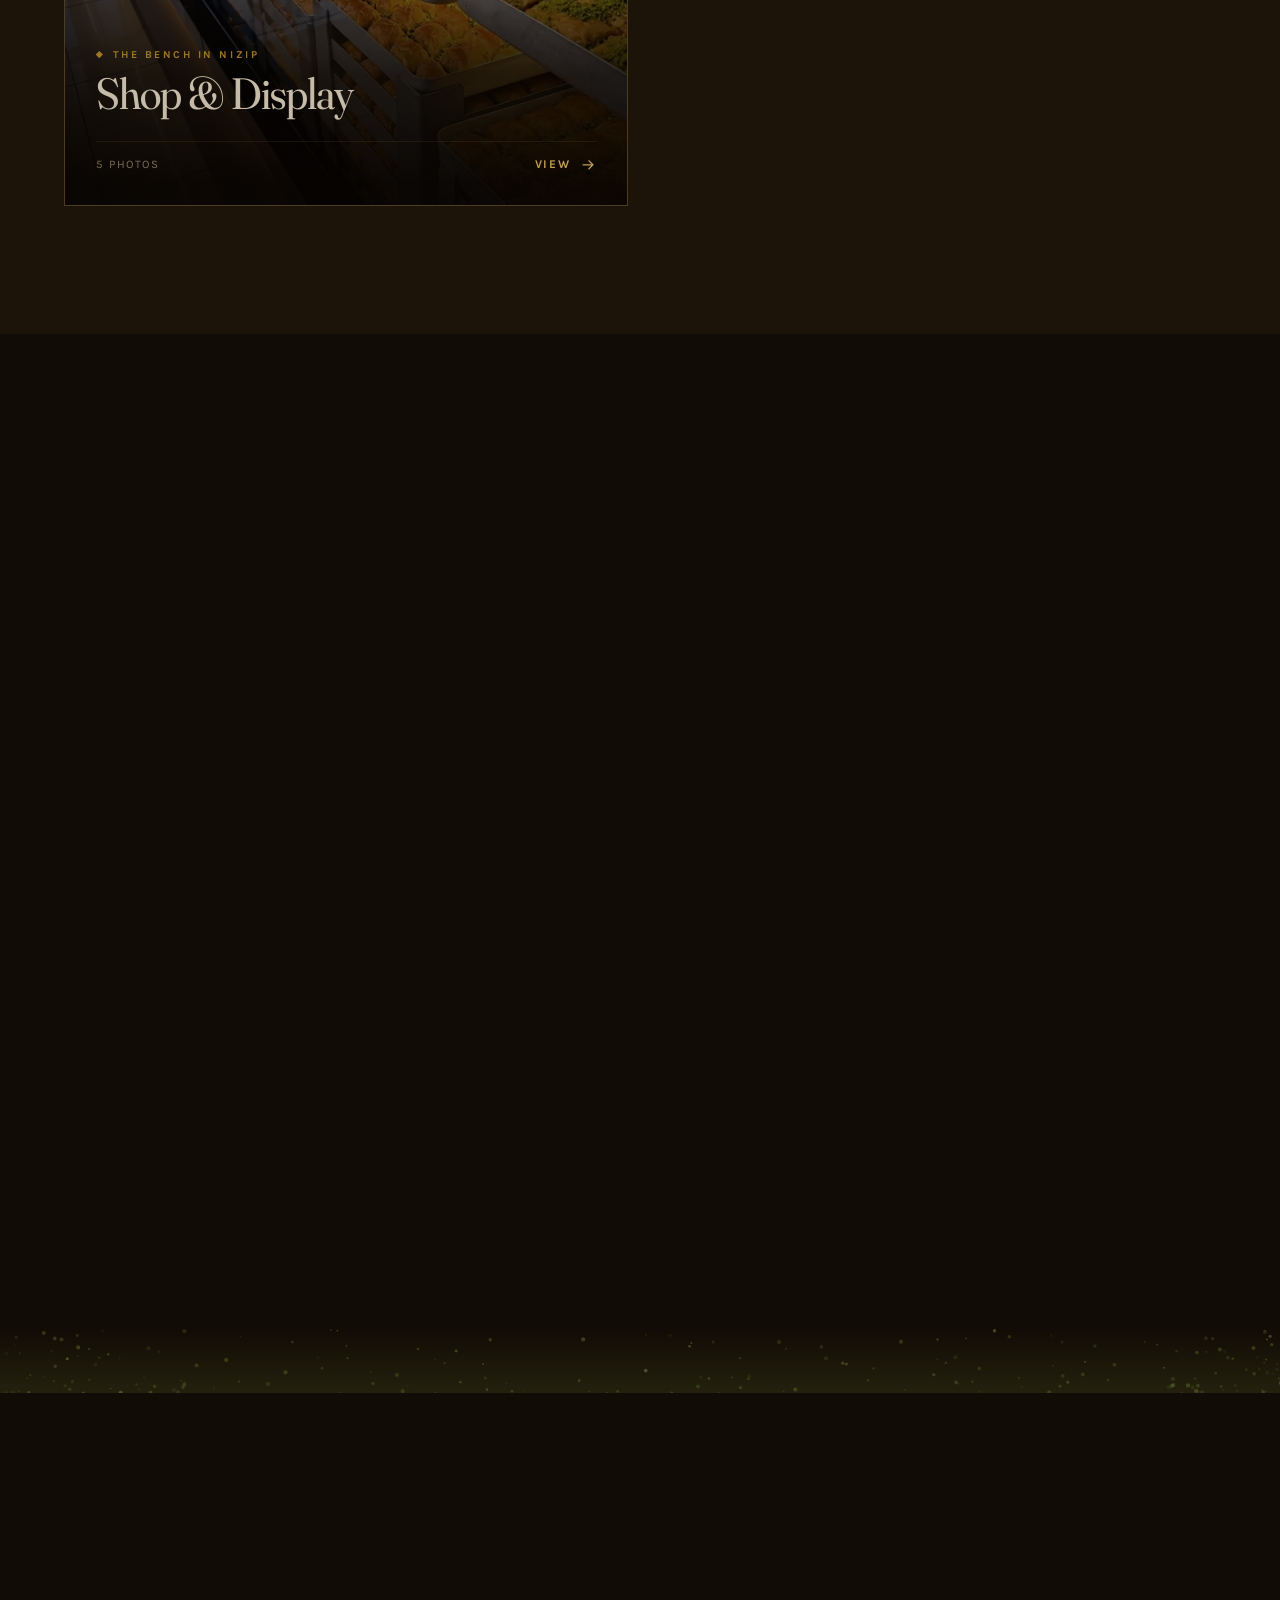
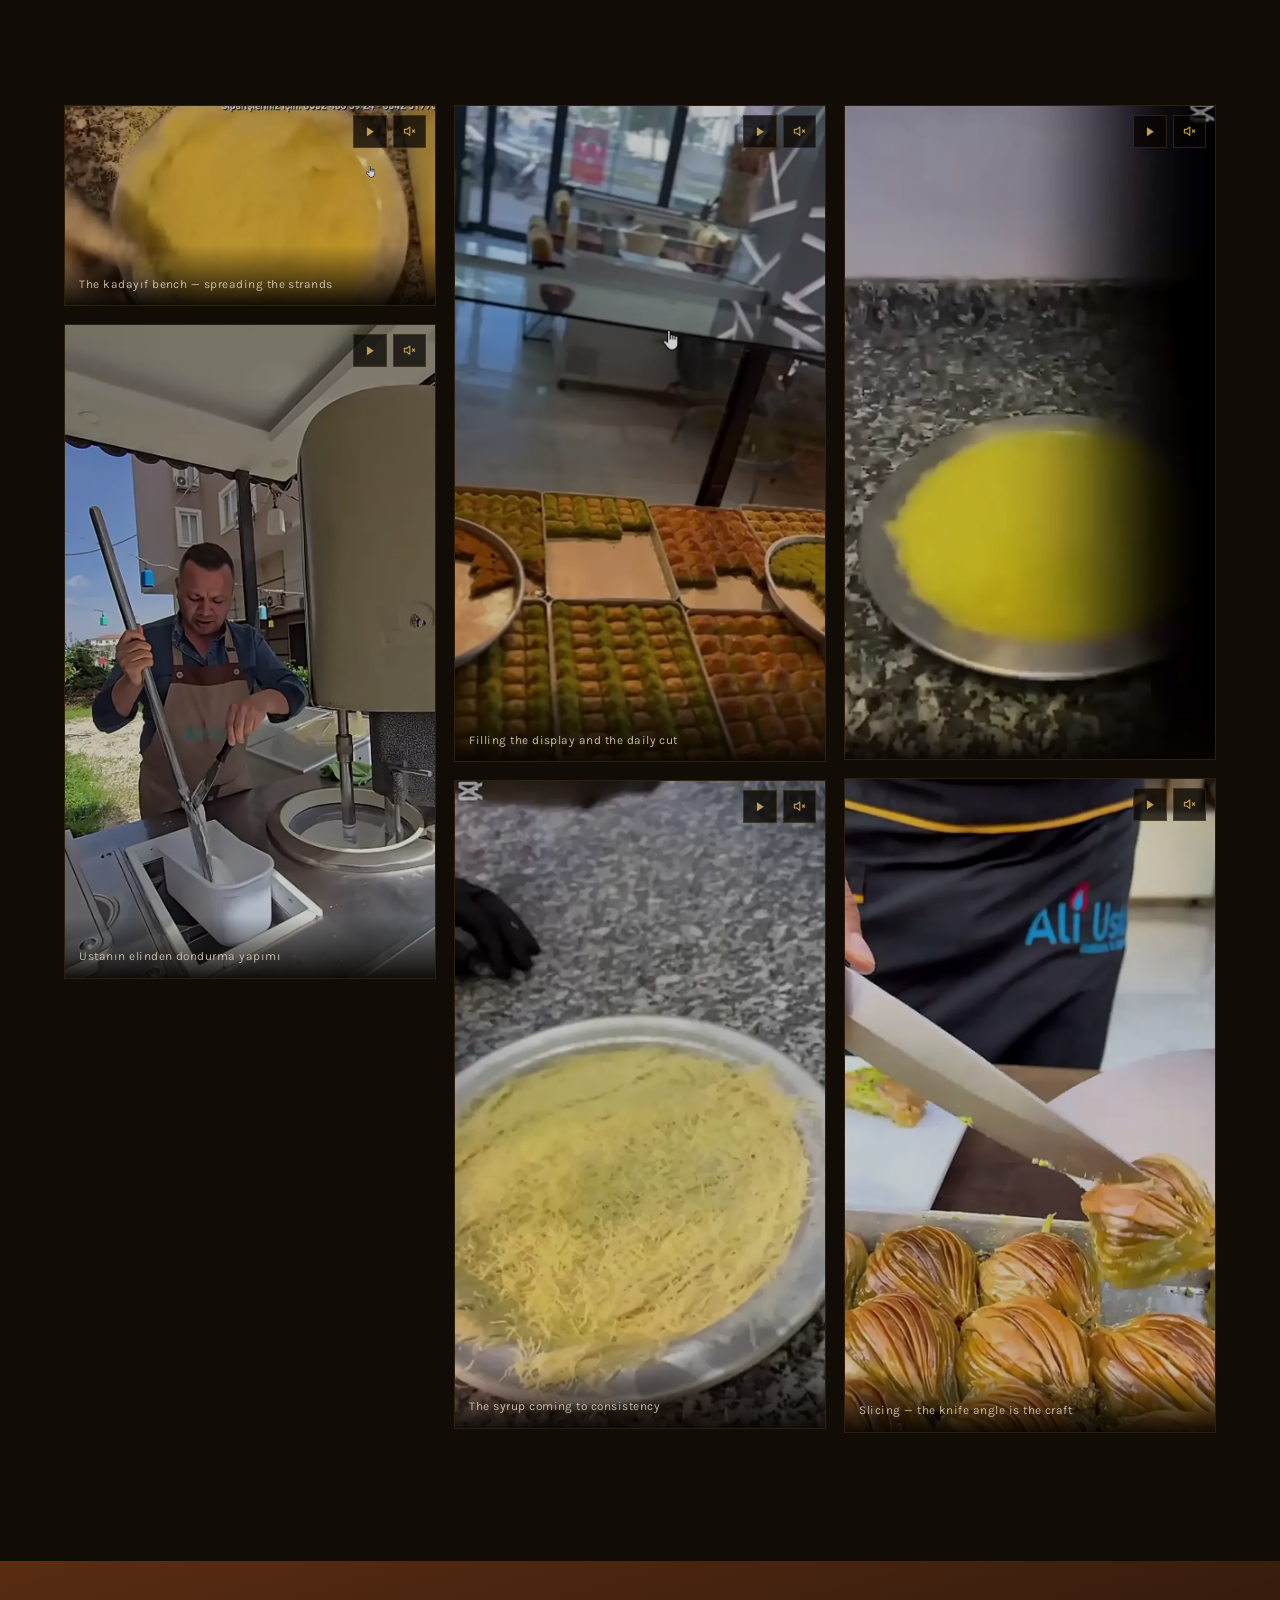
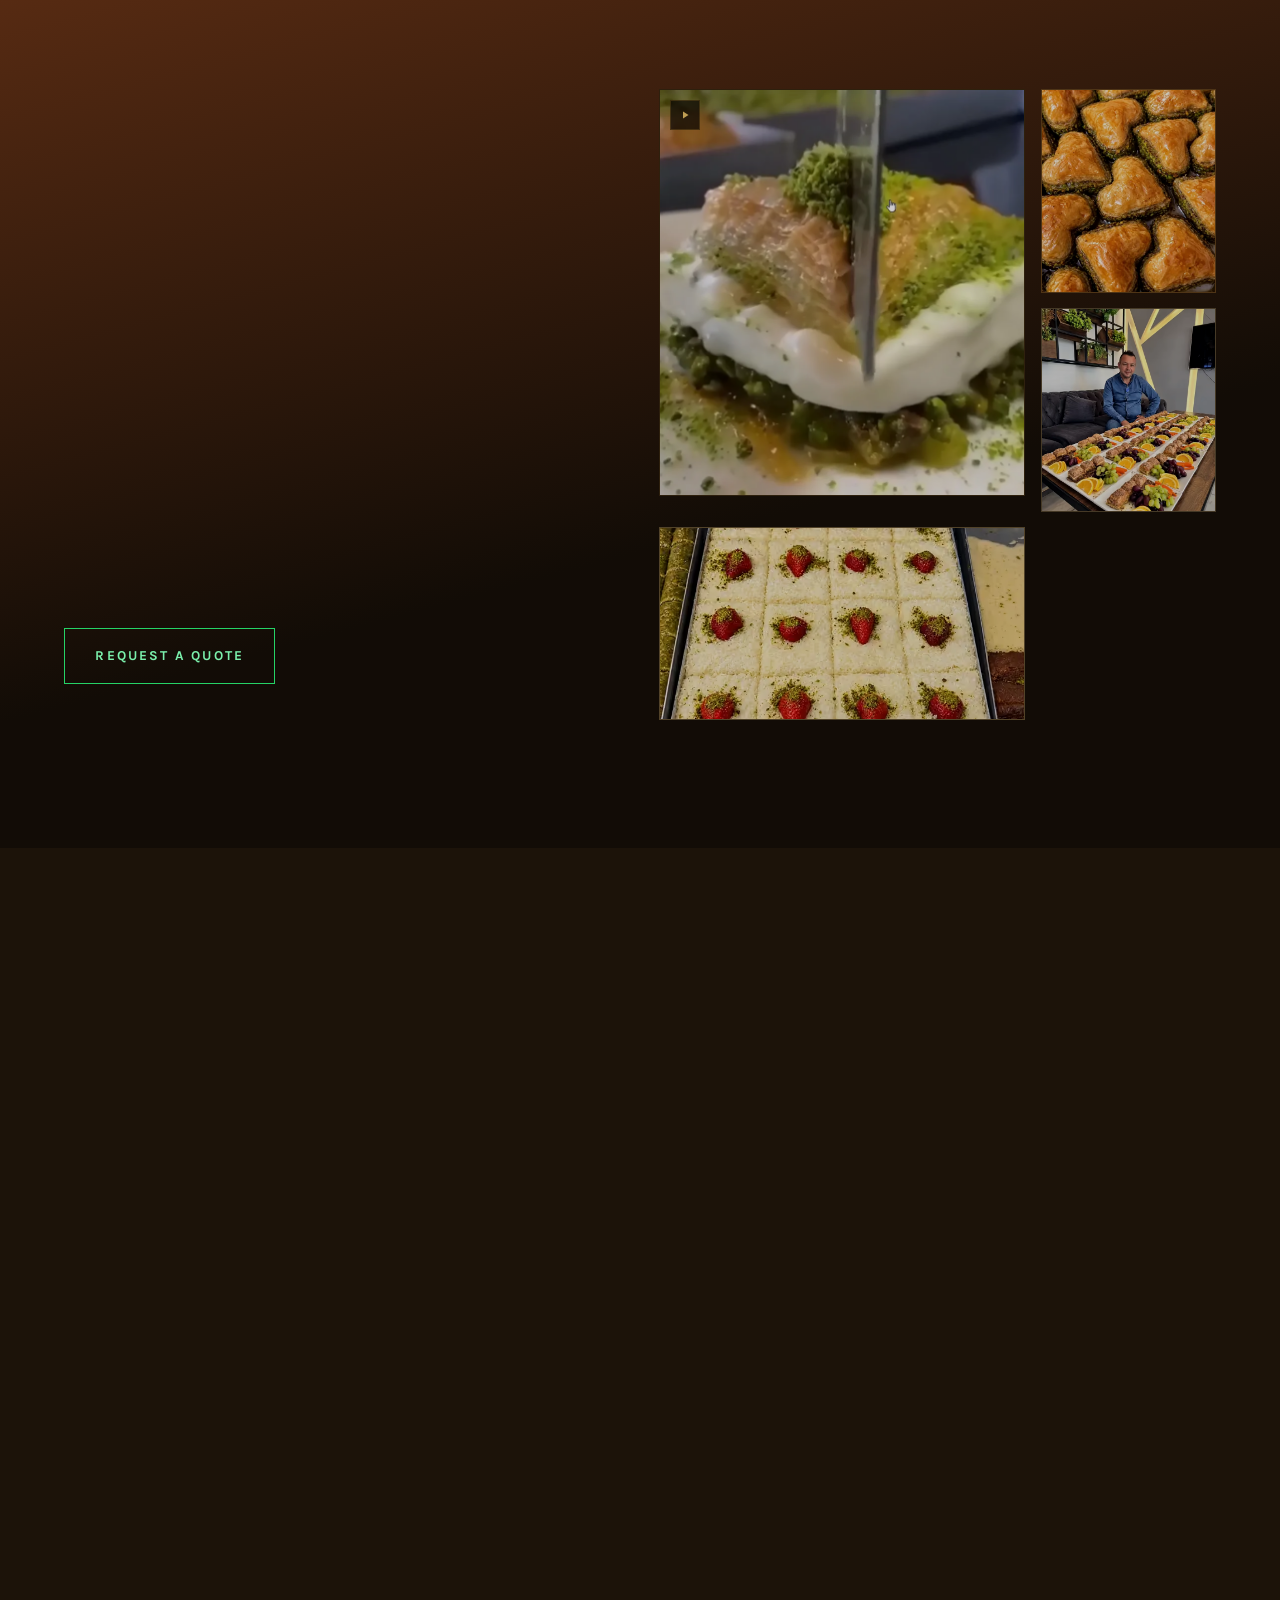
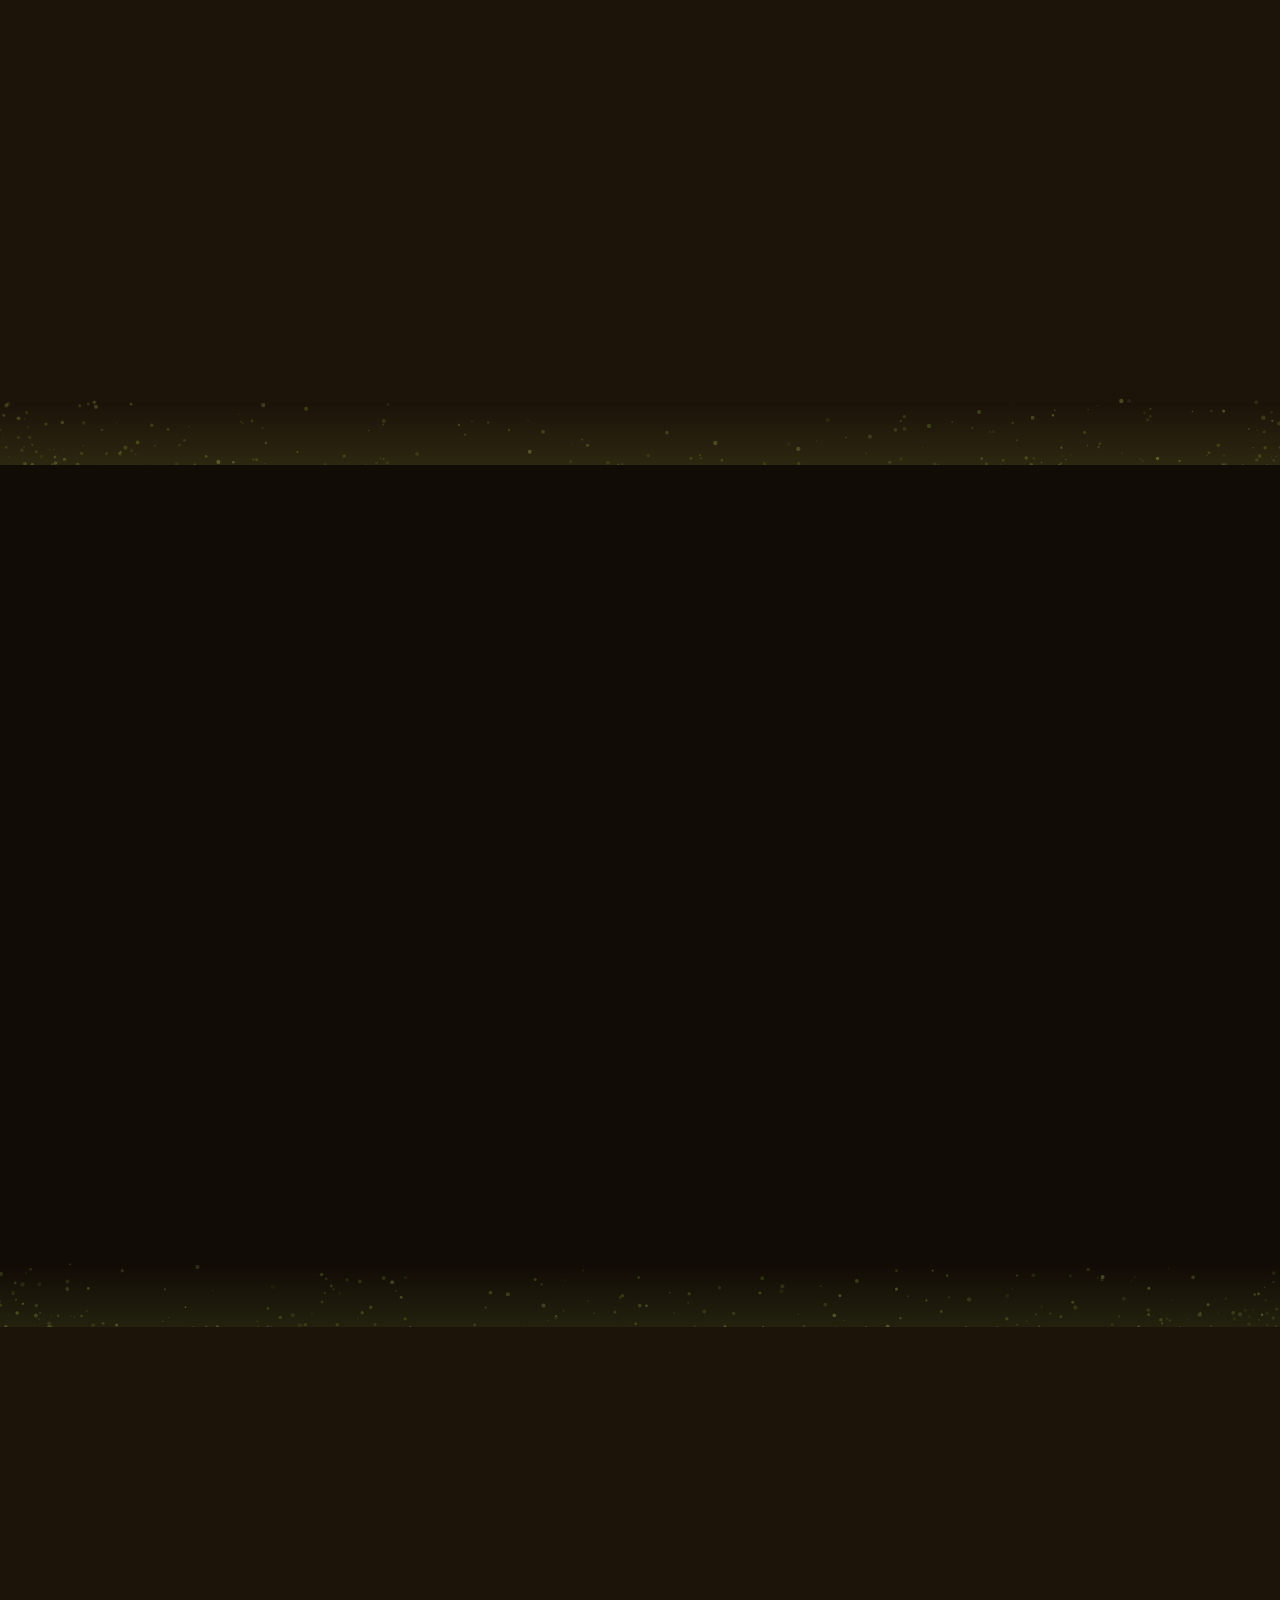
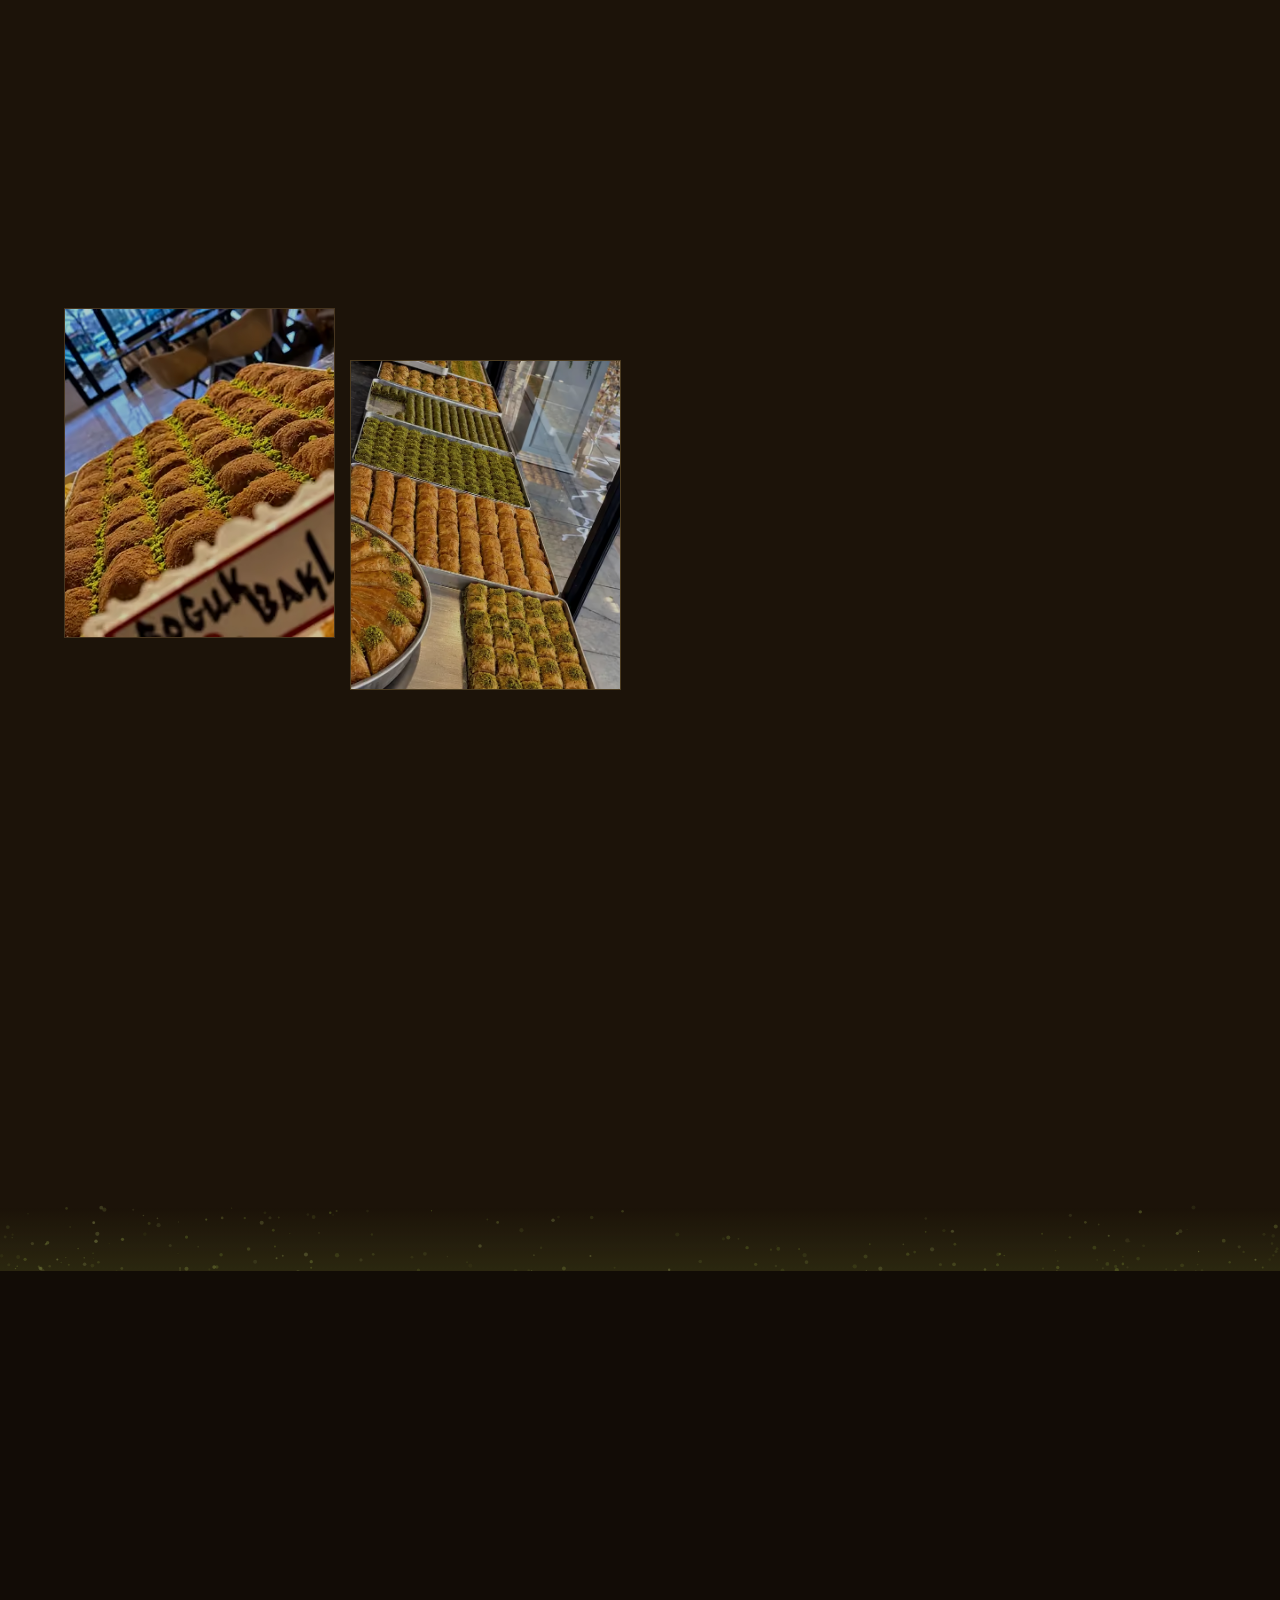
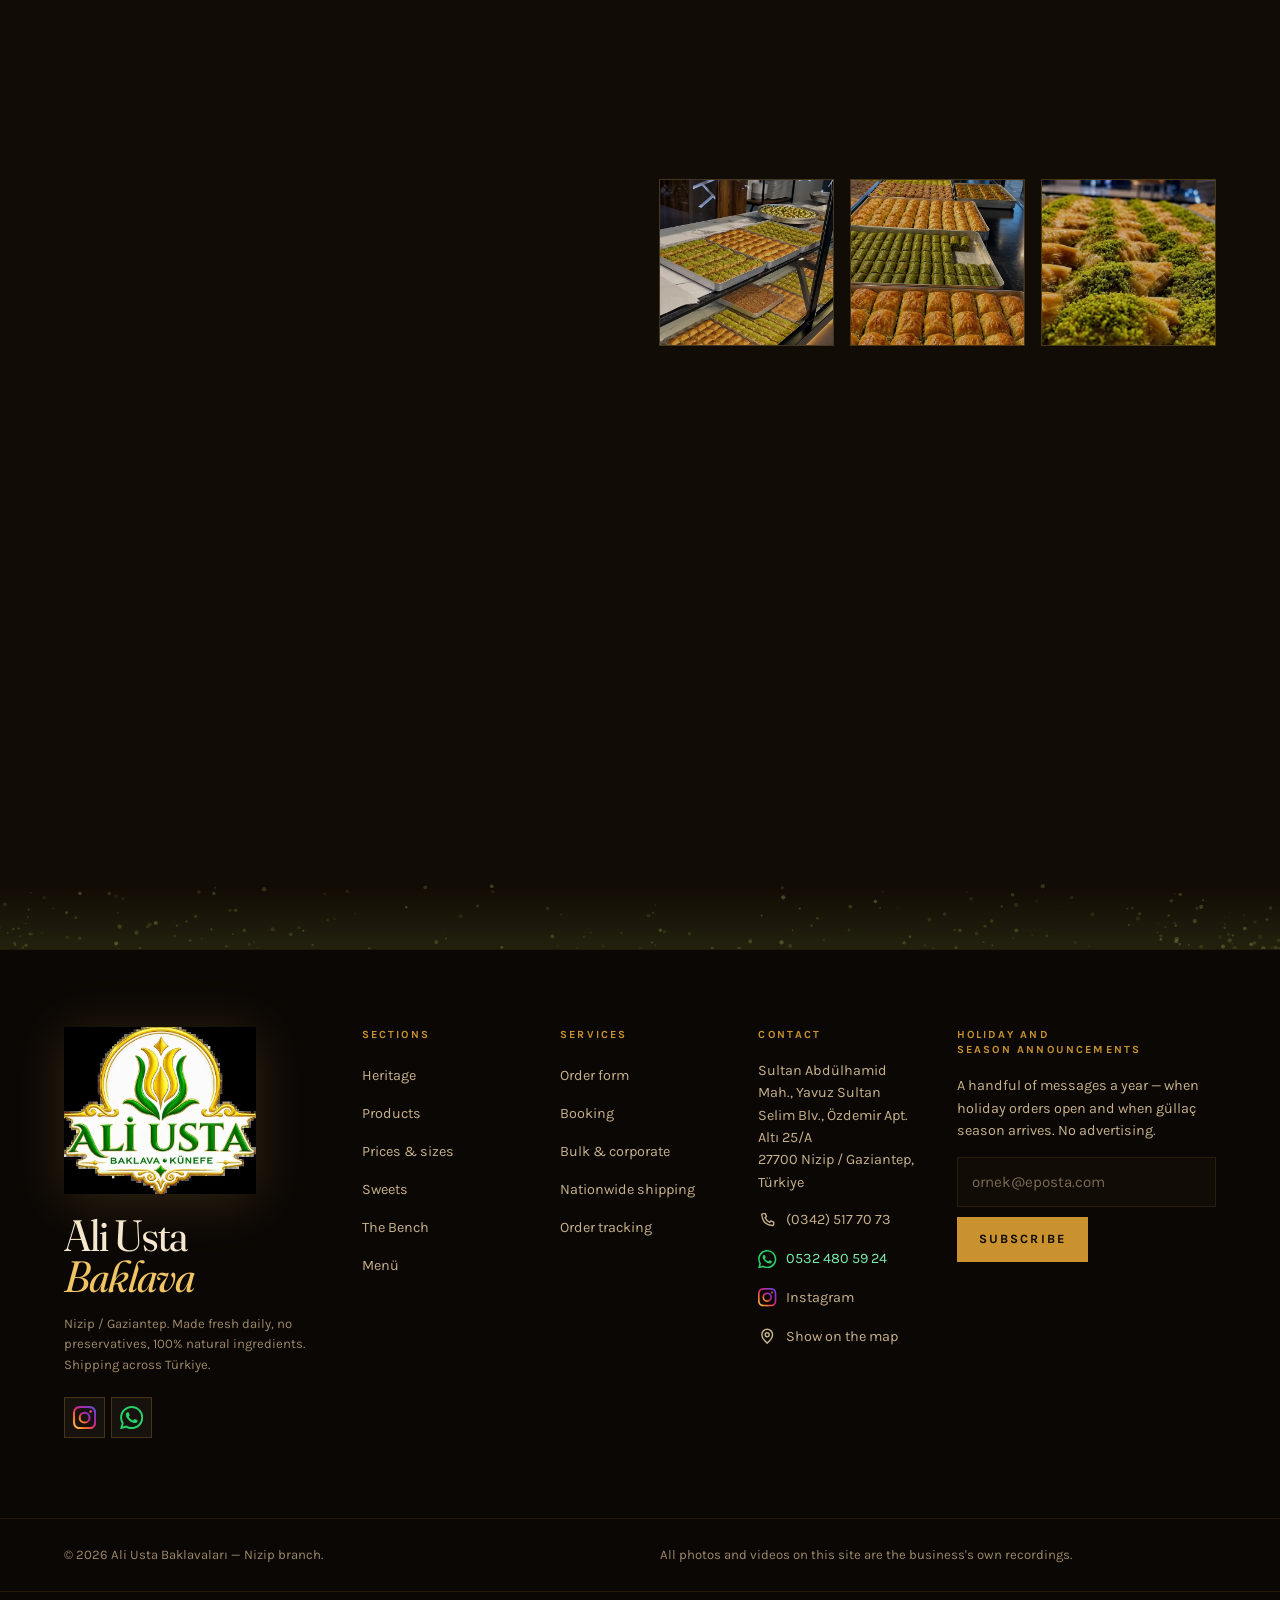
==== commit 297426c7: "SEO: gerçek alan adı (robots, sitemap, hreflang, canonical, mutlak og:image) Co-Authored-By: Claude " ====
--- a/en/index.html
+++ b/en/index.html
@@ -15,7 +15,10 @@
 <meta property="og:image" content="../assets/video/poster/hero.webp?v=55">
 <meta name="twitter:card" content="summary_large_image">
 
-<!-- hreflang etiketleri mutlak alan adı gerektirir. Yayına alırken: python _work/build_langs.py https://alanadiniz.com -->
+<link rel="alternate" hreflang="tr" href="https://www.aliustabaklavalari.com/">
+<link rel="alternate" hreflang="en" href="https://www.aliustabaklavalari.com/en/">
+<link rel="alternate" hreflang="x-default" href="https://www.aliustabaklavalari.com/">
+<link rel="canonical" href="https://www.aliustabaklavalari.com/en/">
 <link rel="manifest" href="../manifest.webmanifest">
 <link rel="apple-touch-icon" href="../assets/icons/apple-touch-icon.png">
 <link rel="icon" href="data:image/svg+xml,%3Csvg xmlns='http://www.w3.org/2000/svg' viewBox='0 0 32 32'%3E%3Crect width='32' height='32' fill='%23120C06'/%3E%3Cpath d='M16 5l11 11-11 11L5 16z' fill='%23C9922E'/%3E%3Cpath d='M16 10.5L21.5 16 16 21.5 10.5 16z' fill='%23120C06'/%3E%3C/svg%3E">
@@ -35,7 +38,7 @@
   "name": "Ali Usta Baklavaları",
   "alternateName": "Ali Usta Baklava & Künefe",
   "description": "Geleneksel Antep baklavası, künefe ve tatlı üretimi. Günlük taze üretim, %100 doğal malzeme, koruyucu içermez.",
-  "image": "assets/video/poster/hero.webp?v=55",
+  "image": "https://www.aliustabaklavalari.com/assets/video/poster/hero.webp?v=55",
   "servesCuisine": "Türk tatlıları, Antep baklavası, künefe",
   "priceRange": "₺1–200",
   "currenciesAccepted": "TRY",
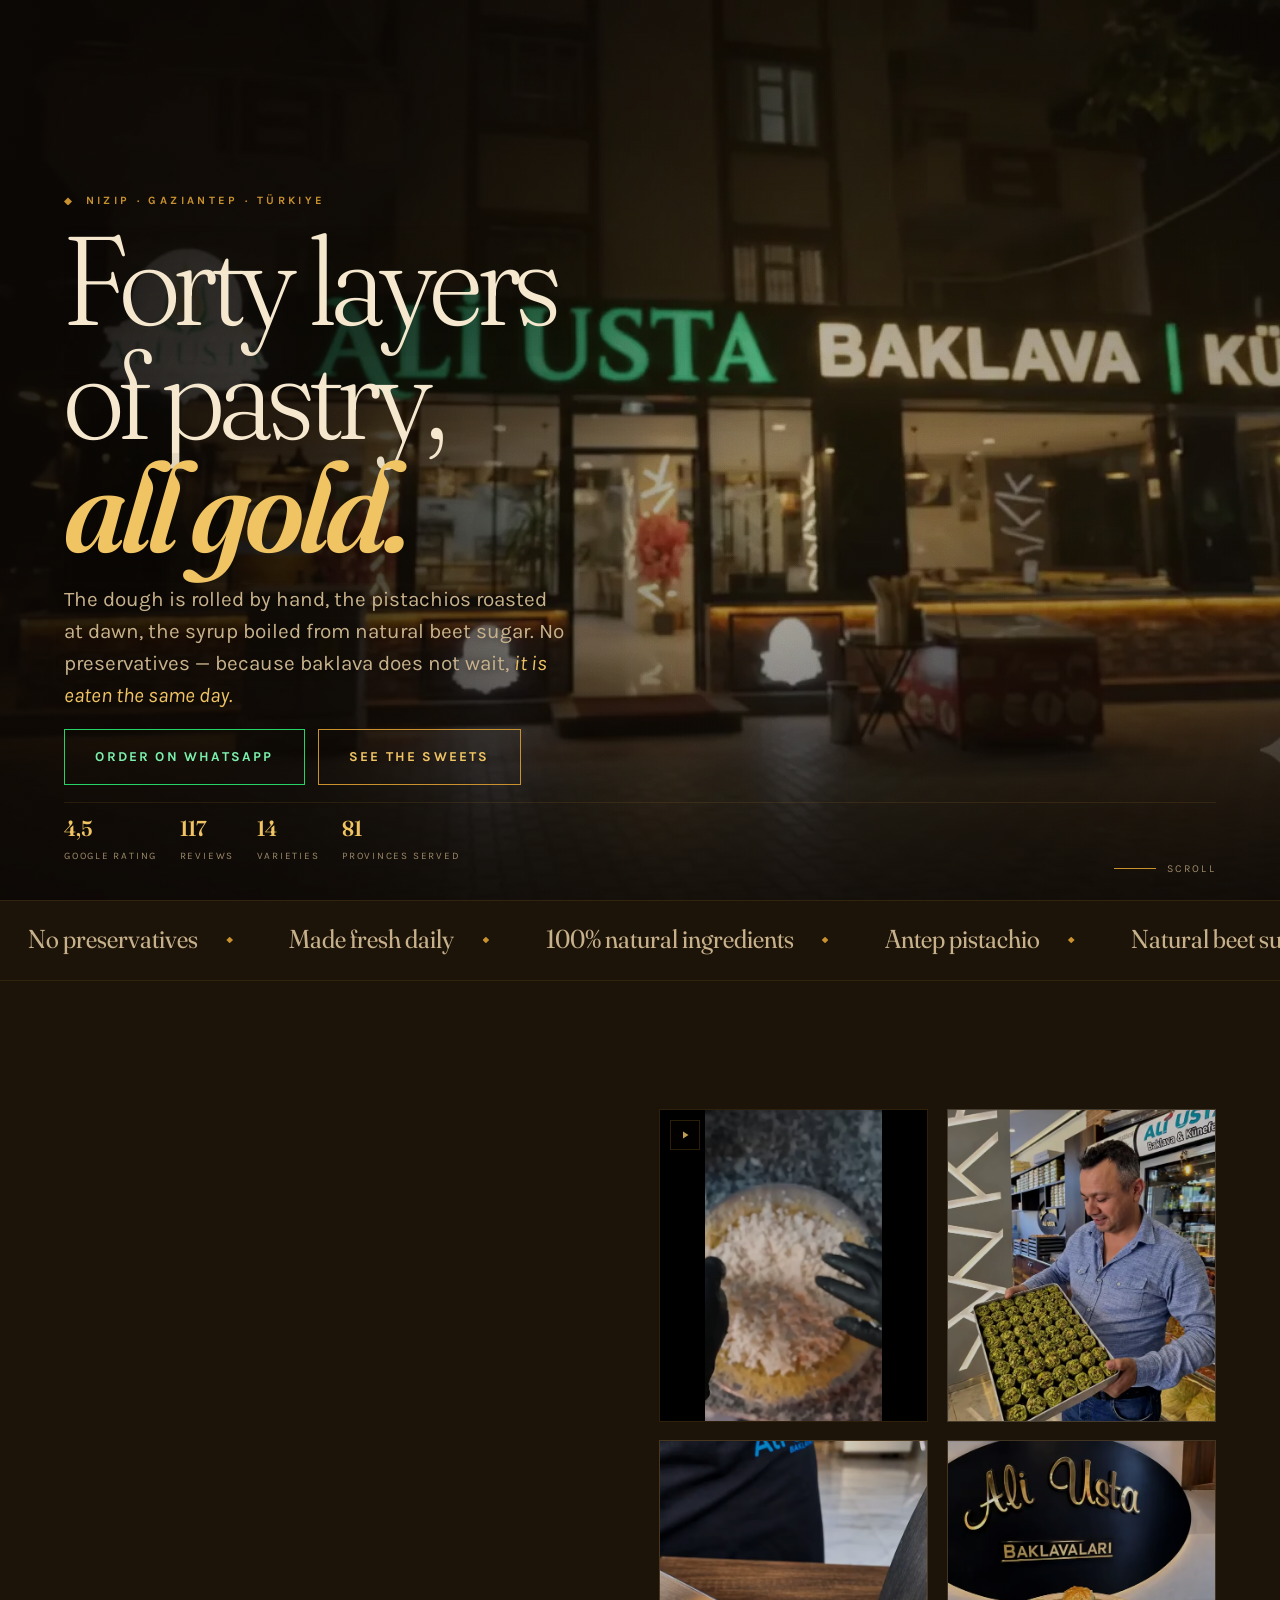
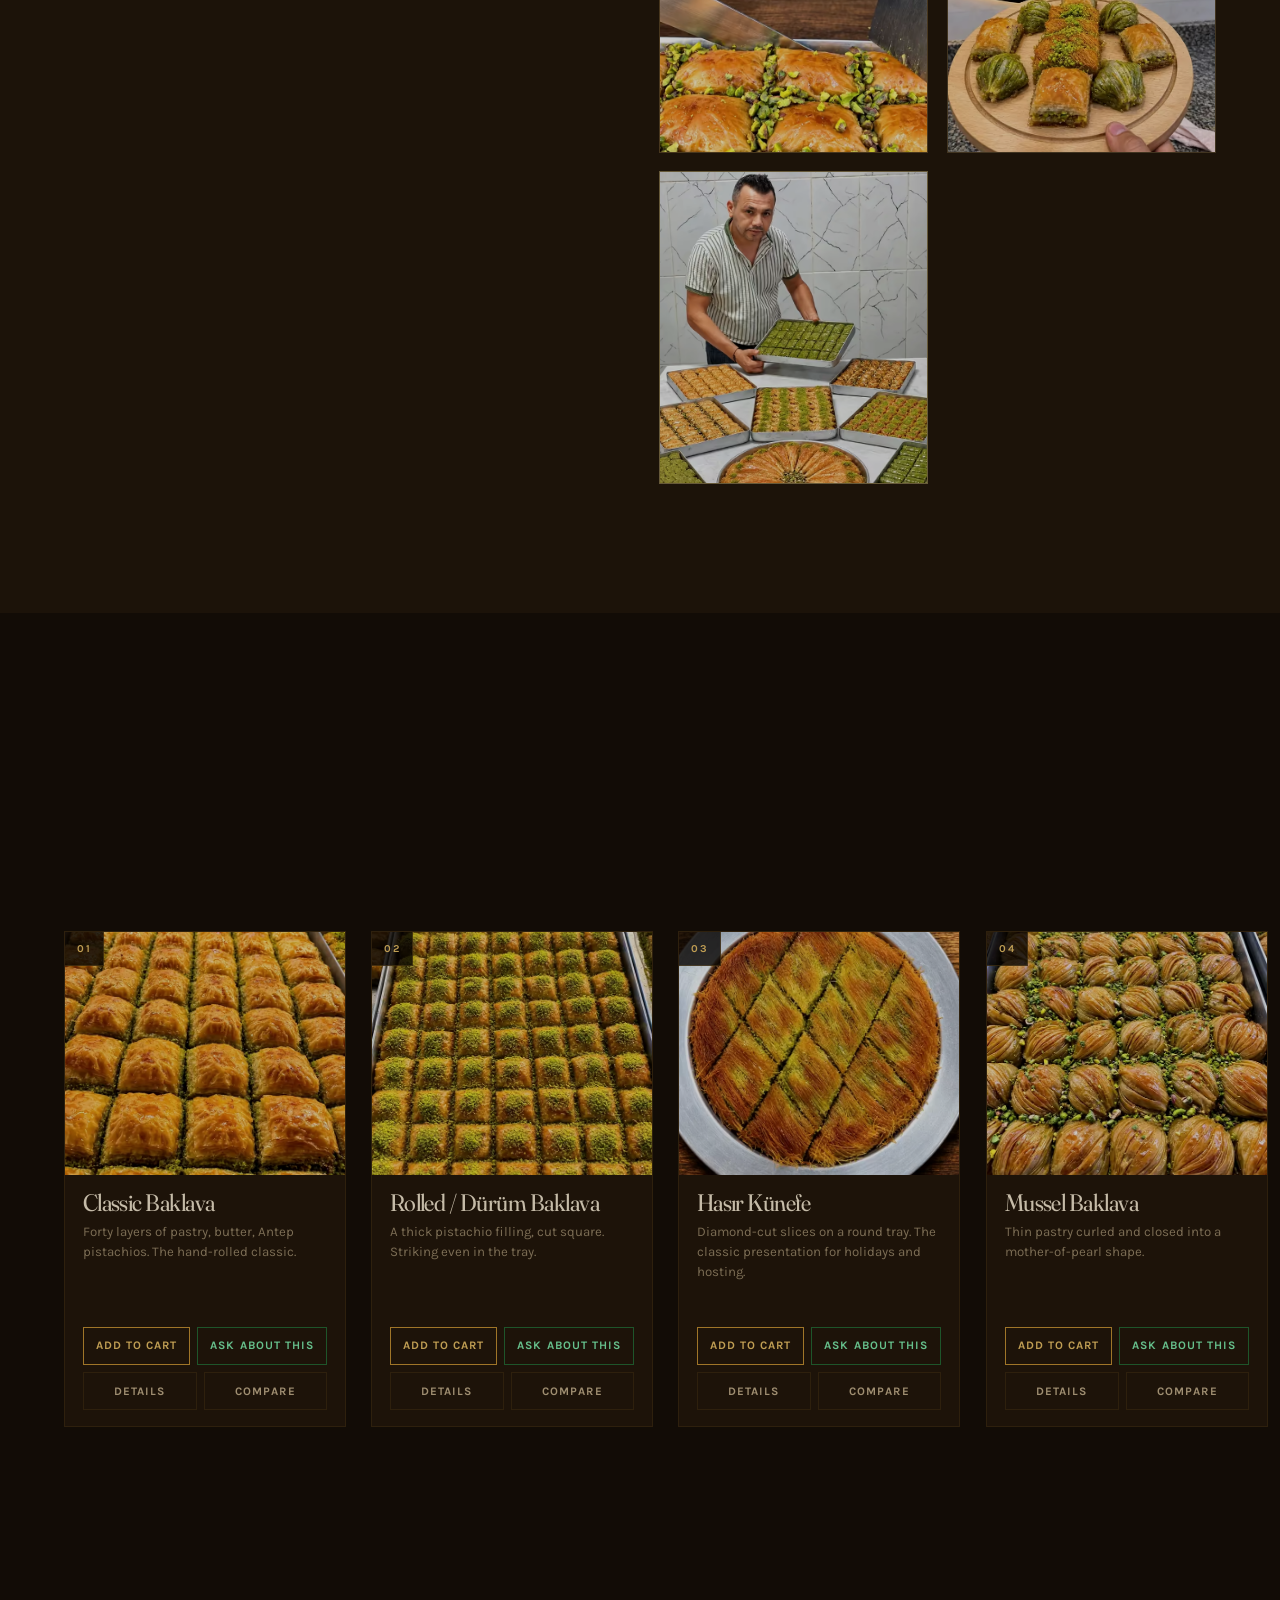
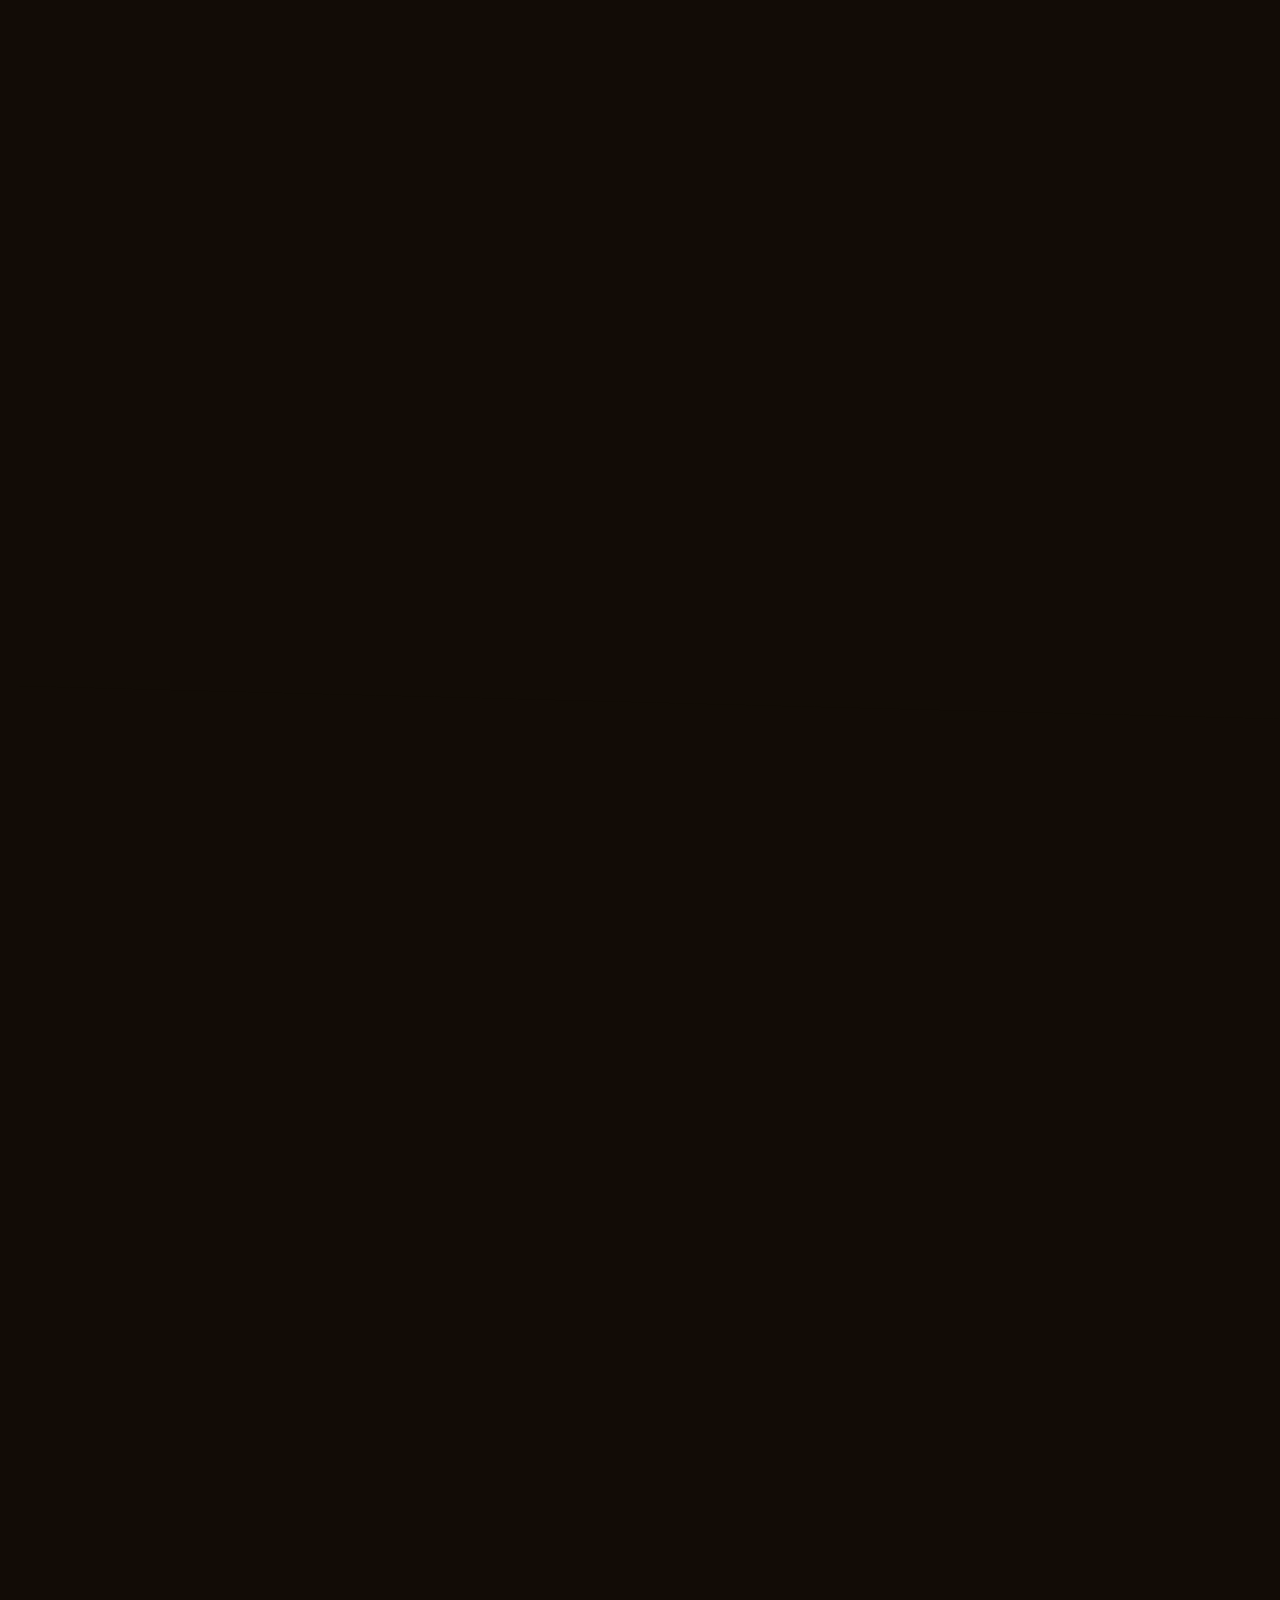
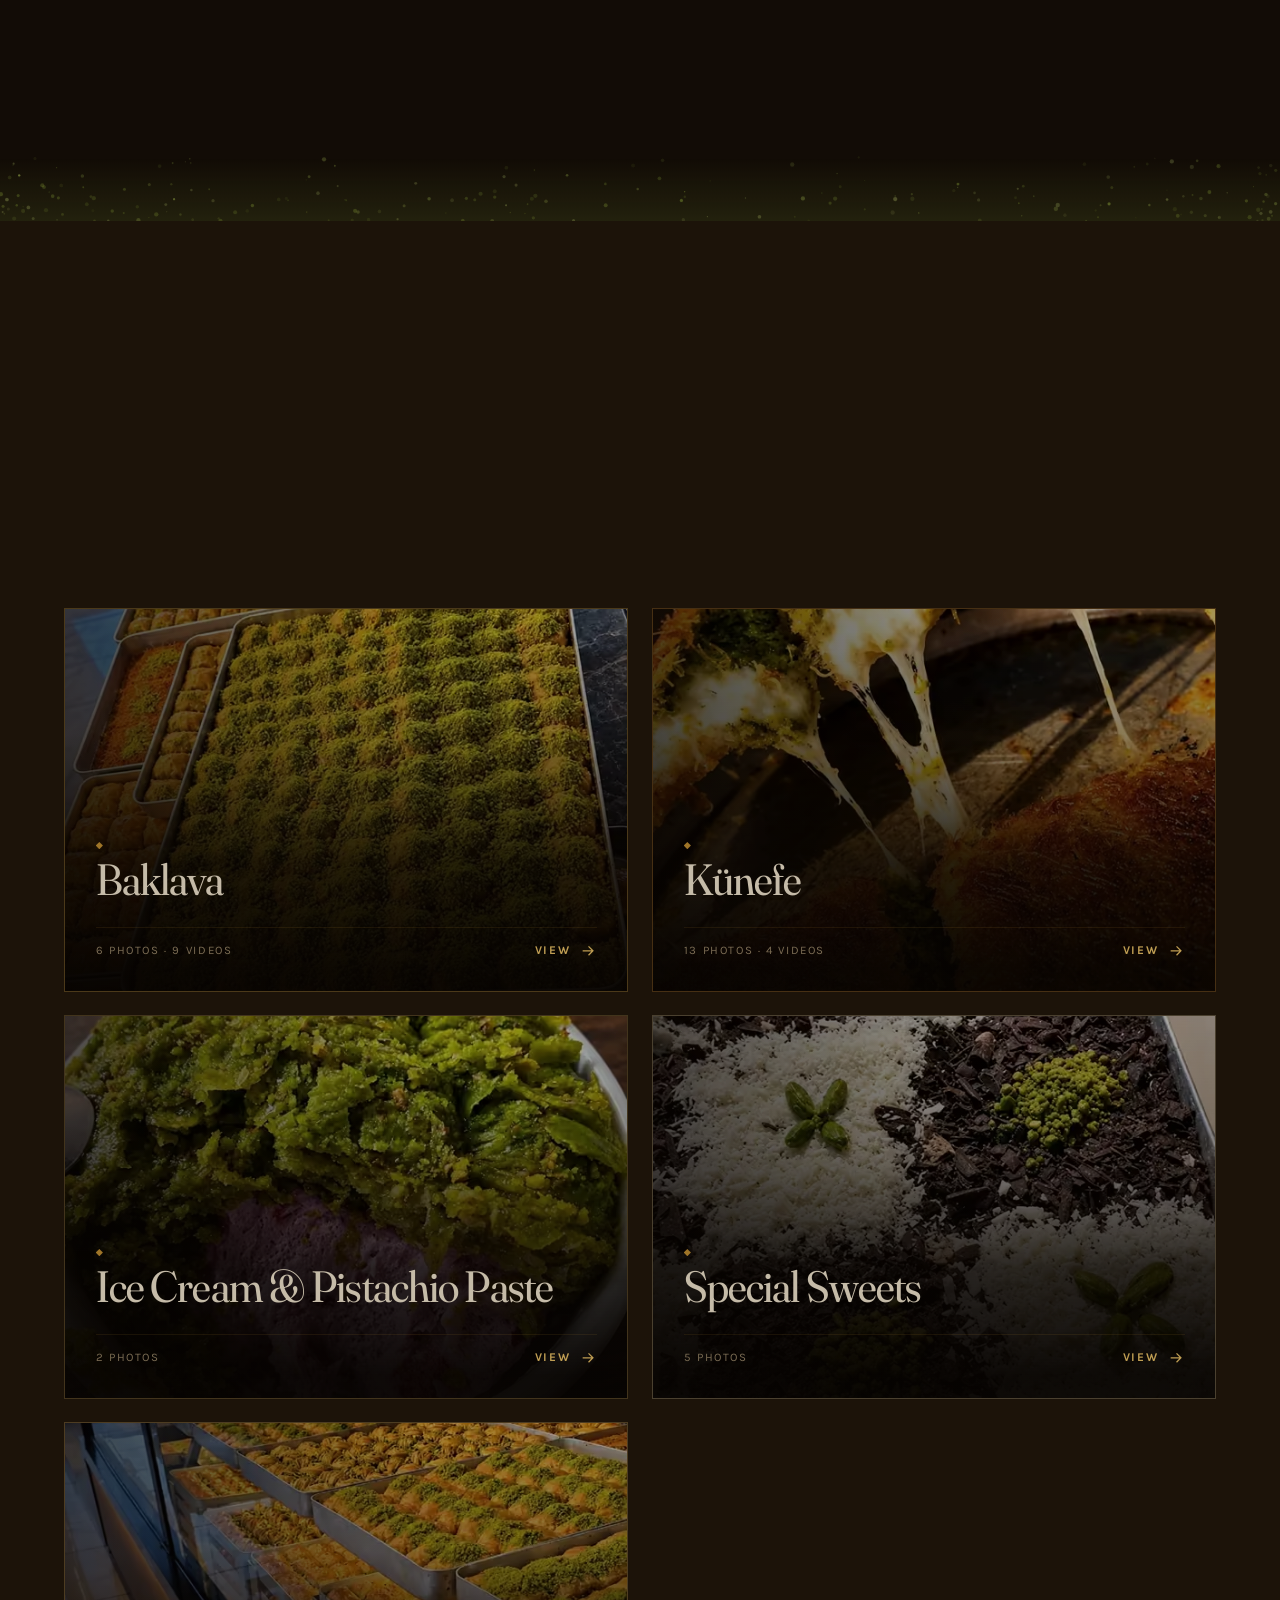
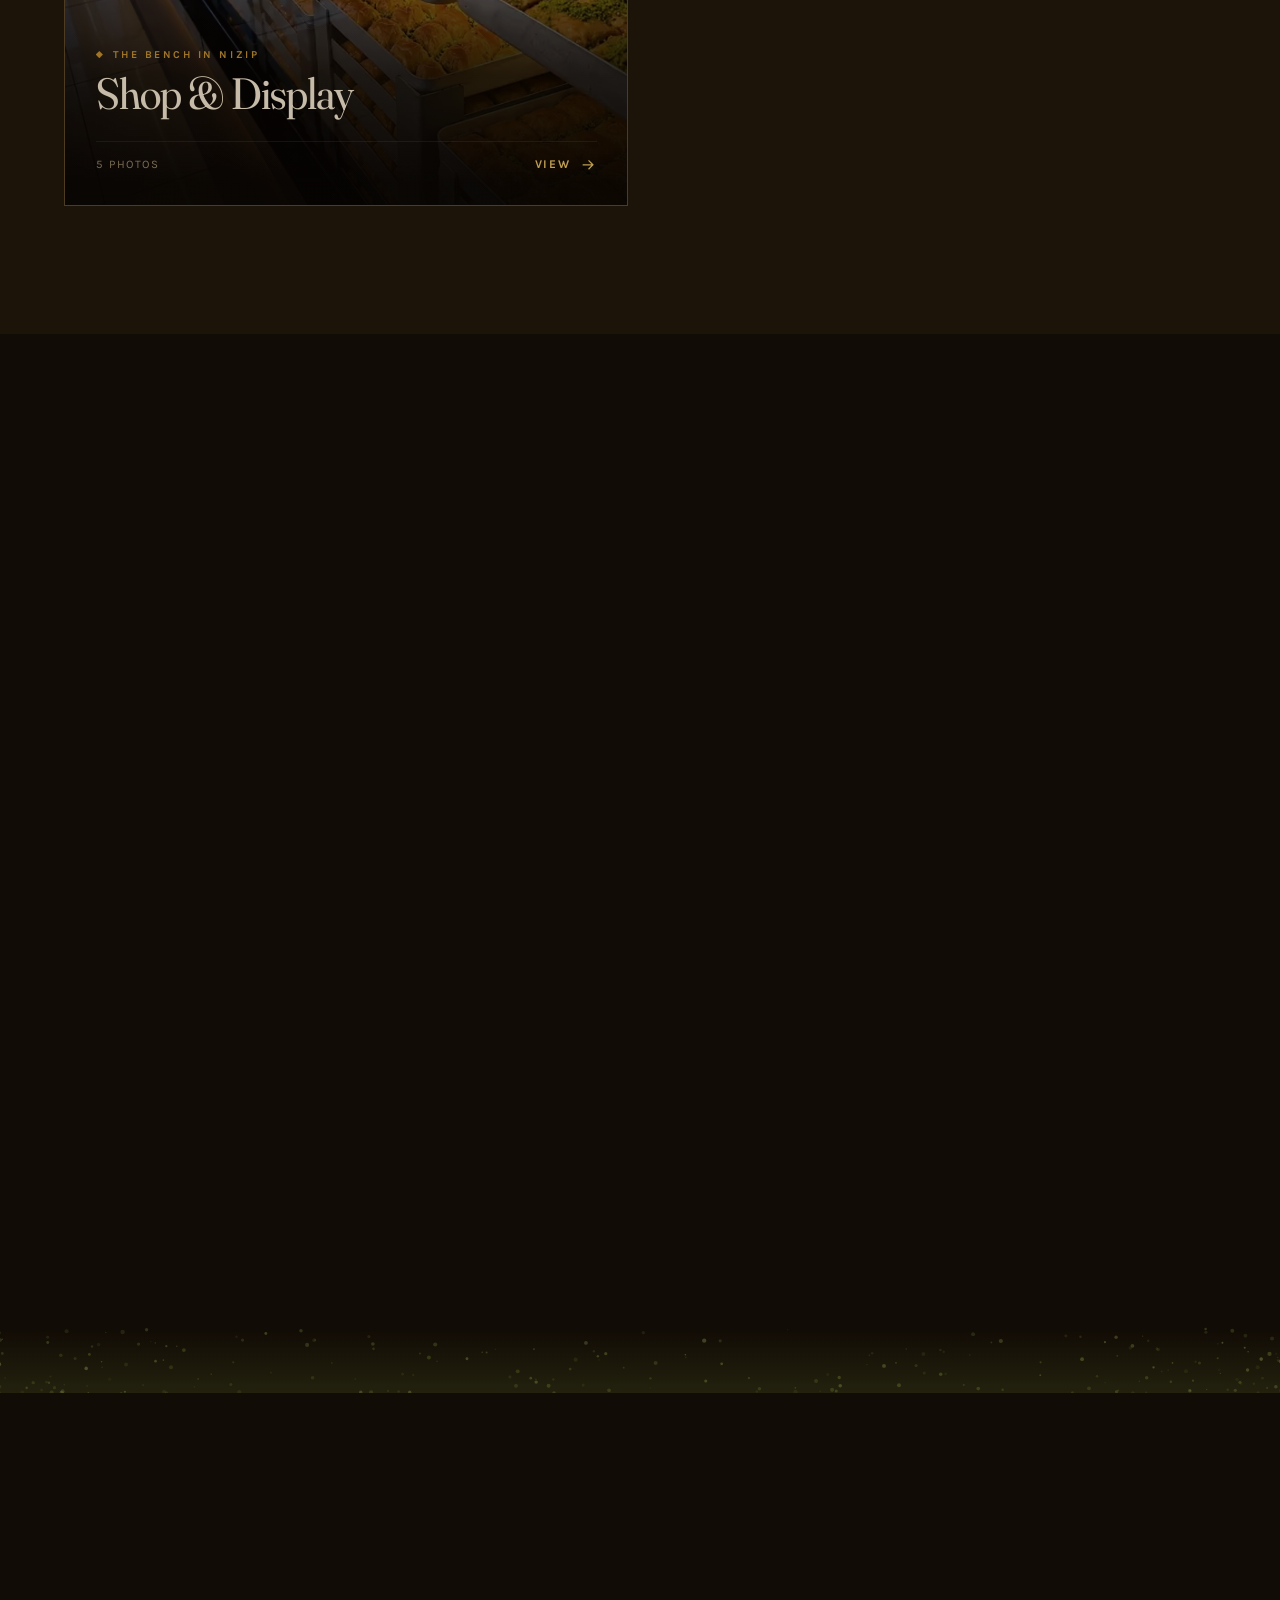
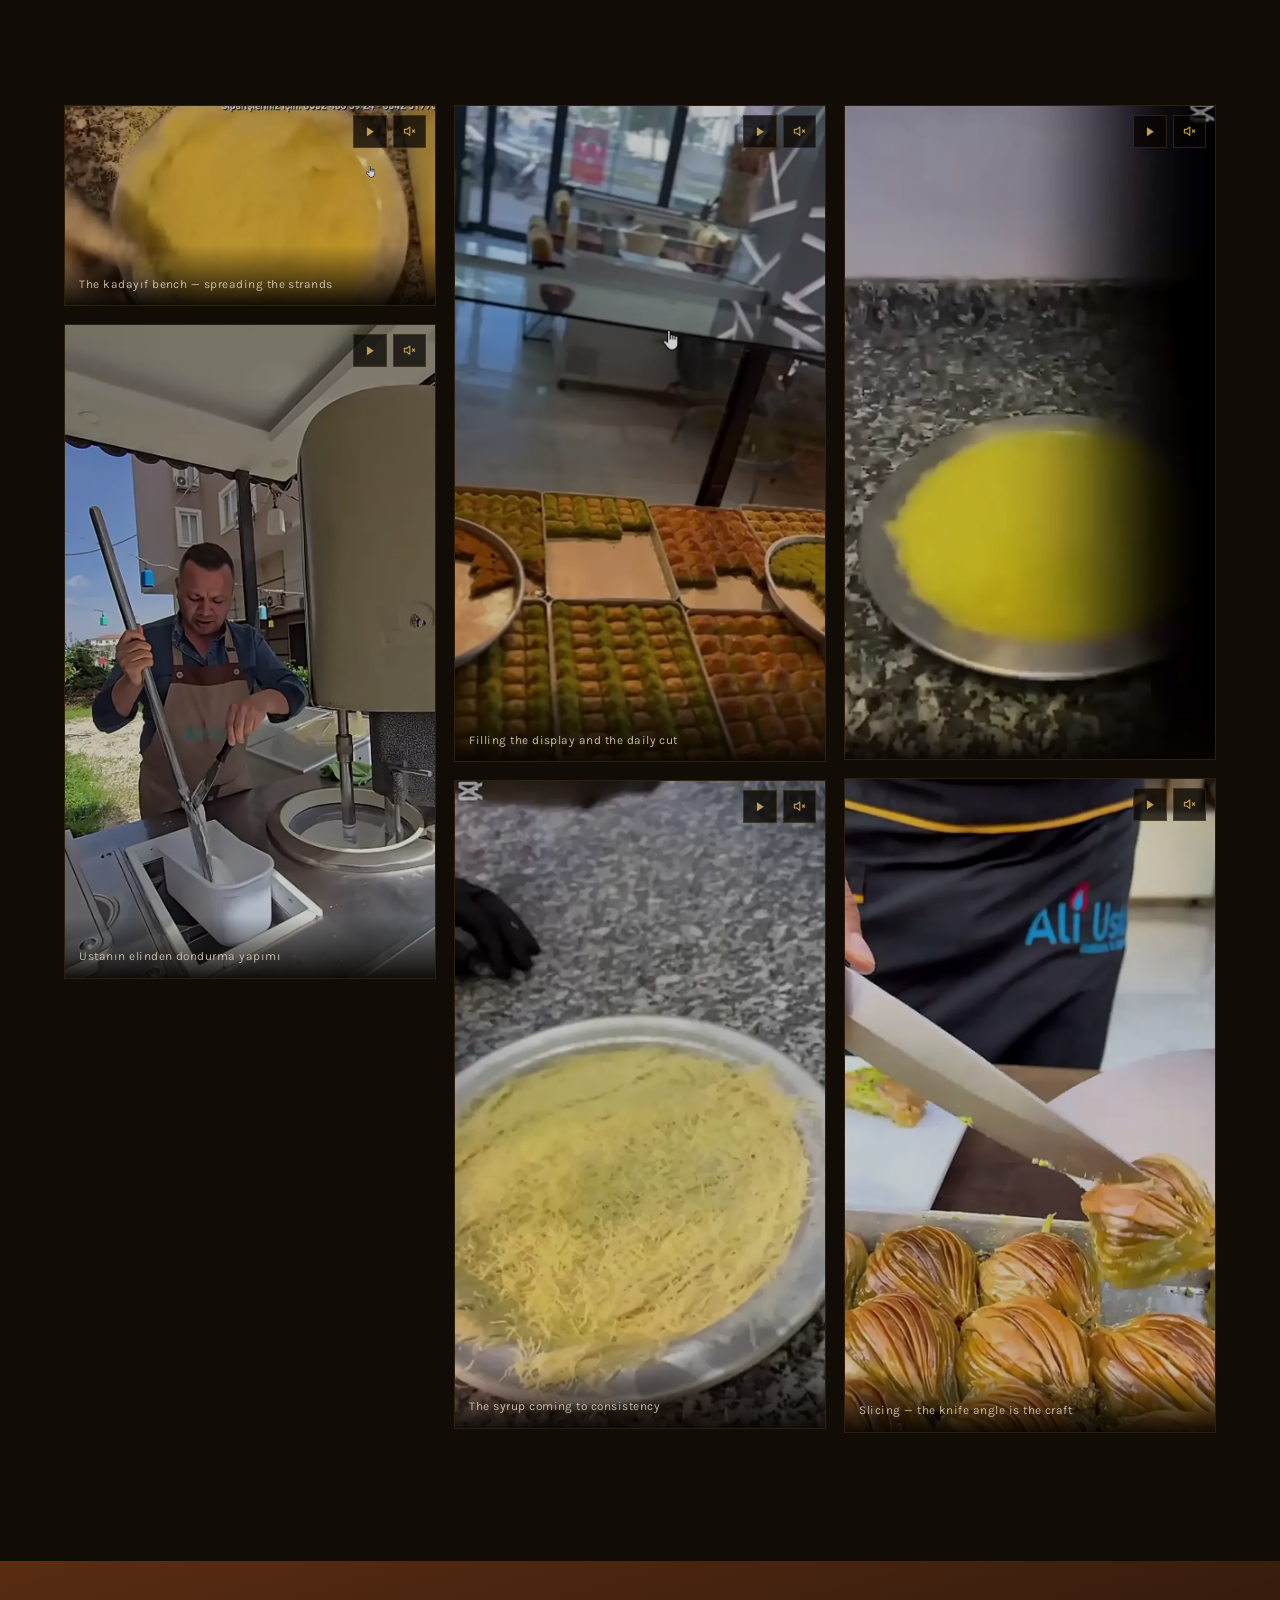
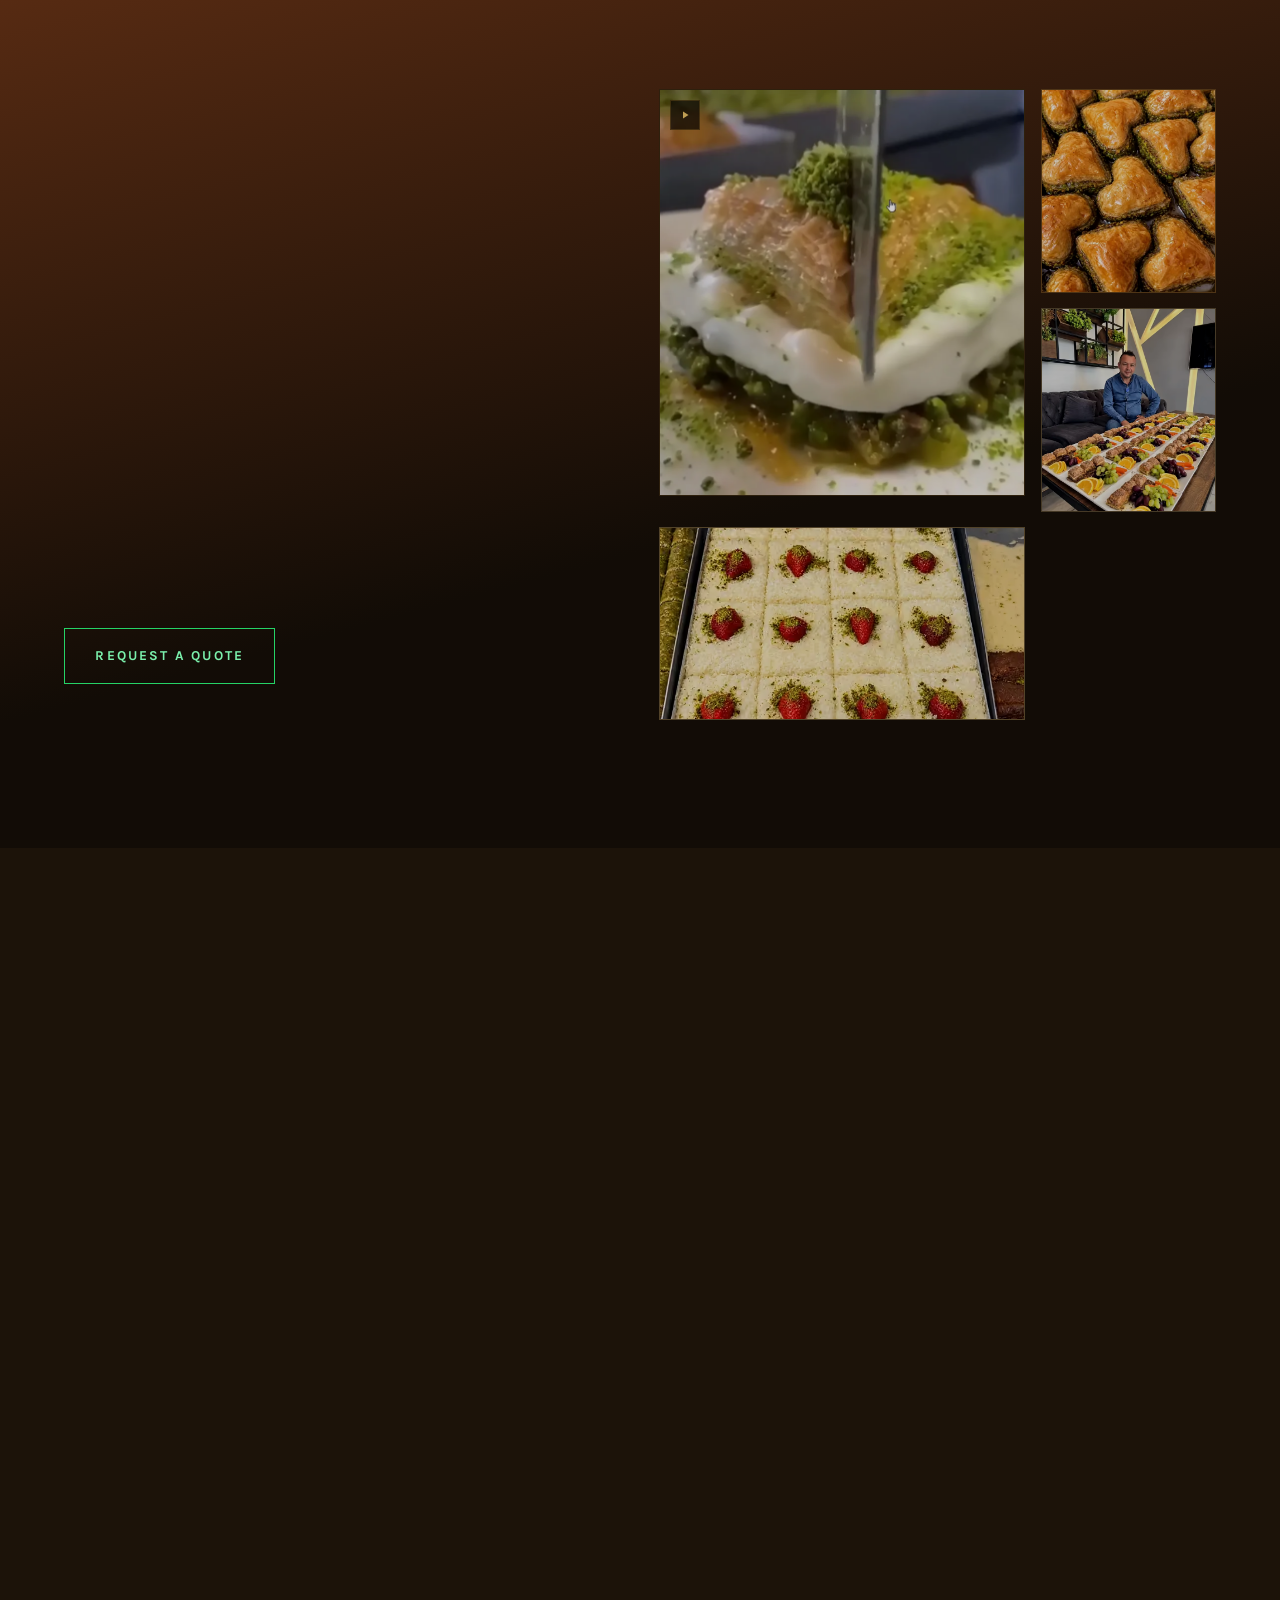
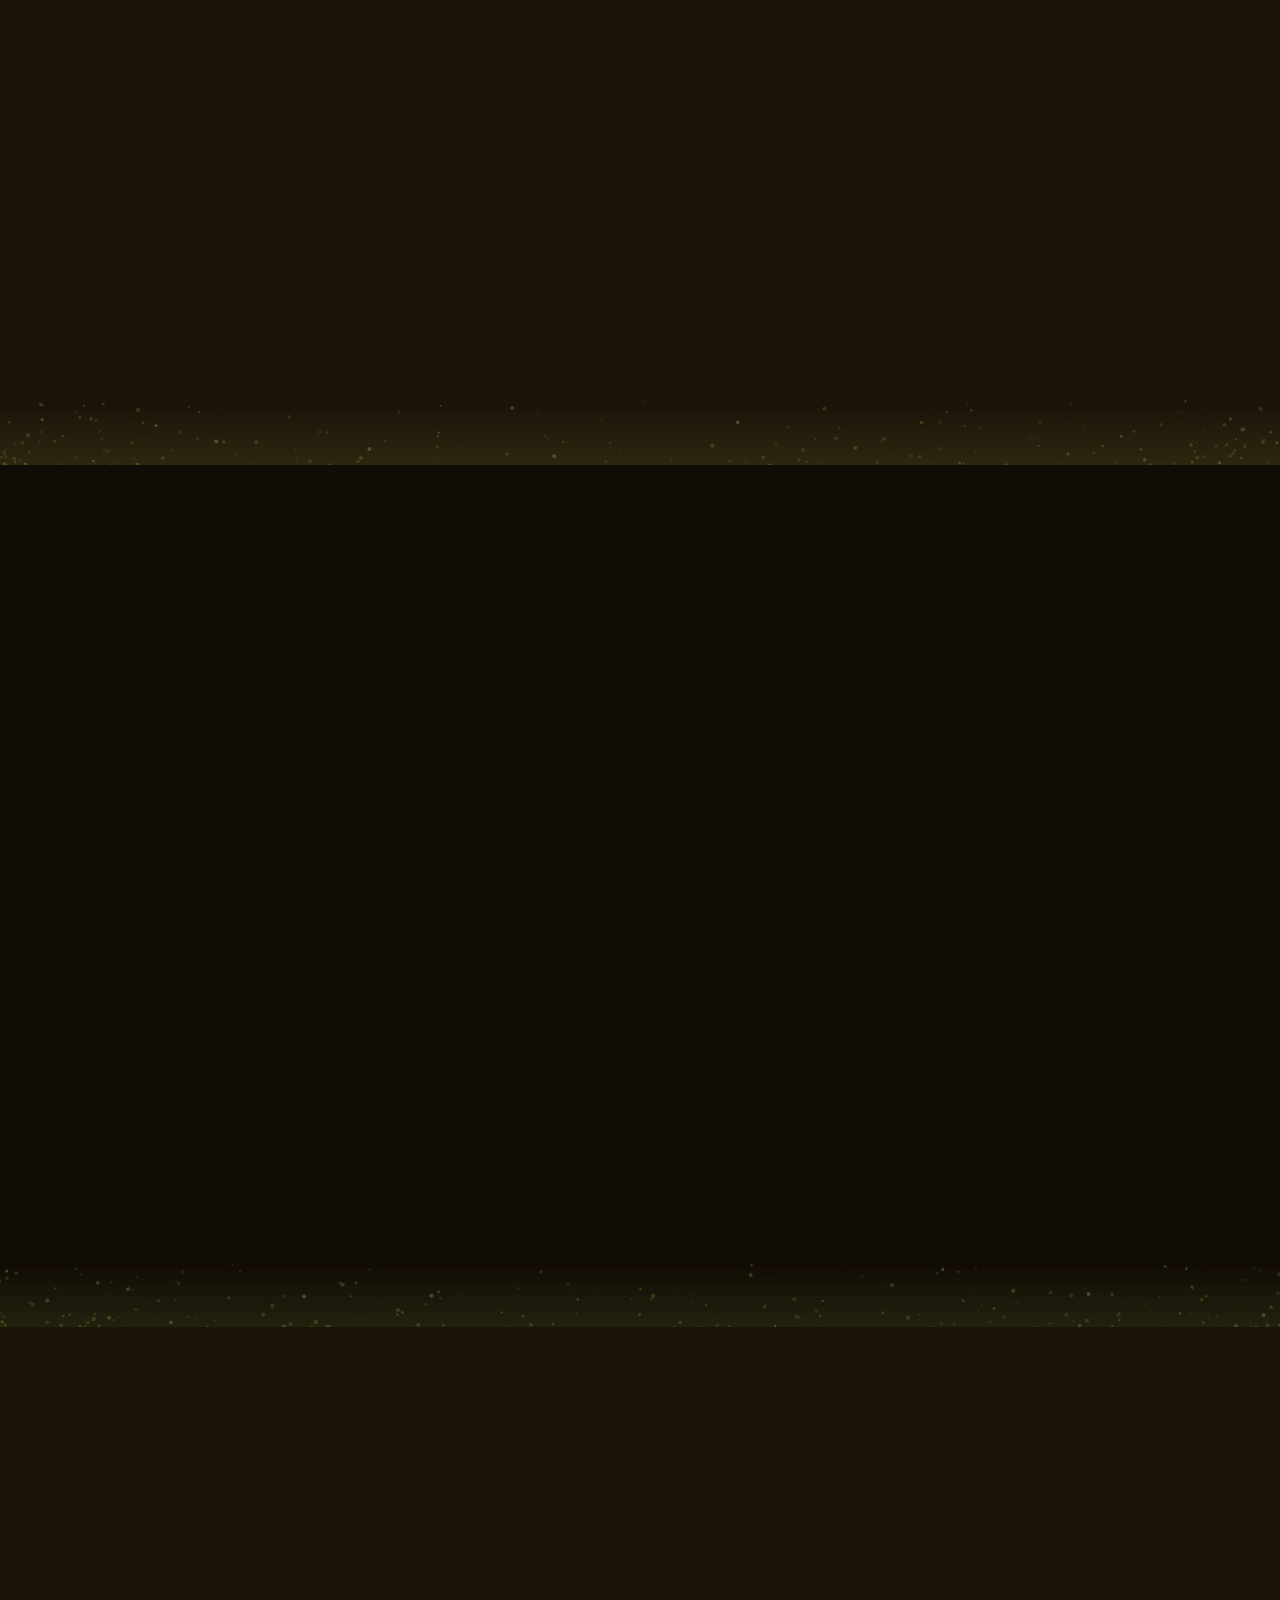
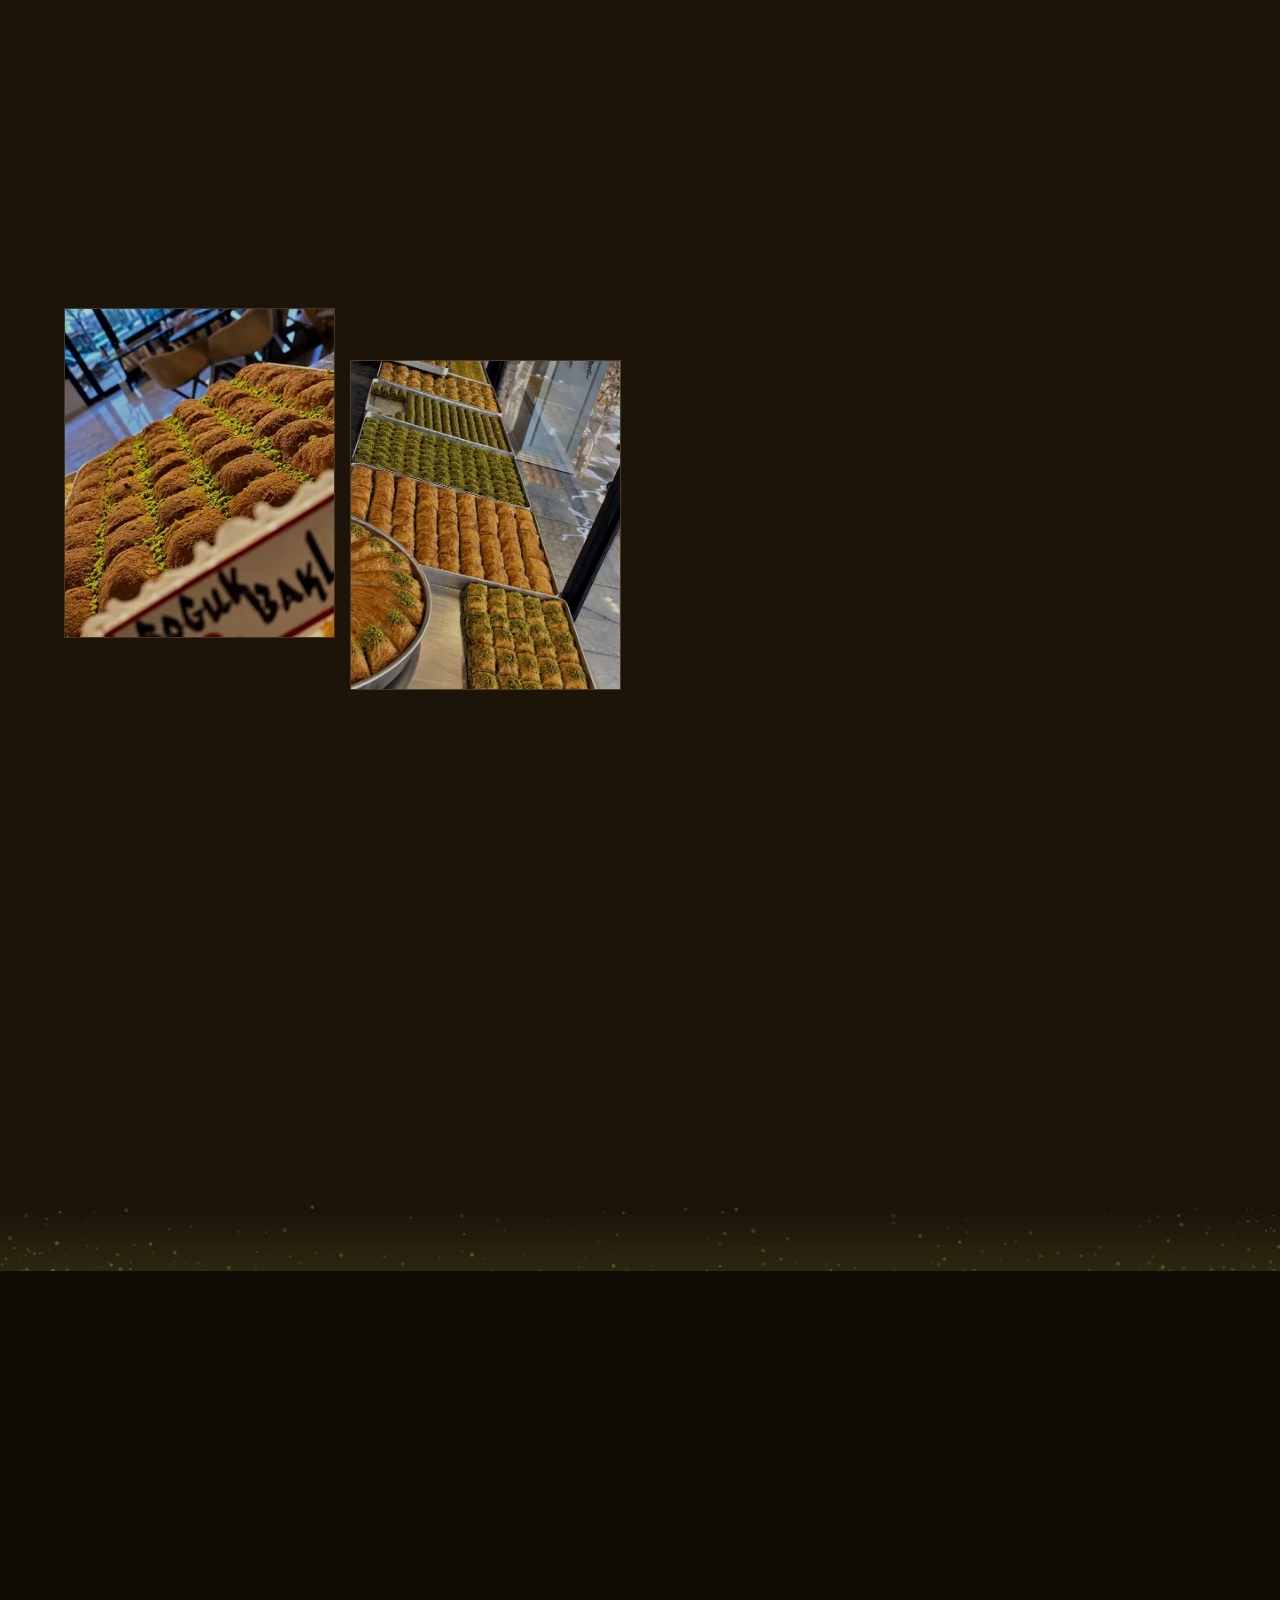
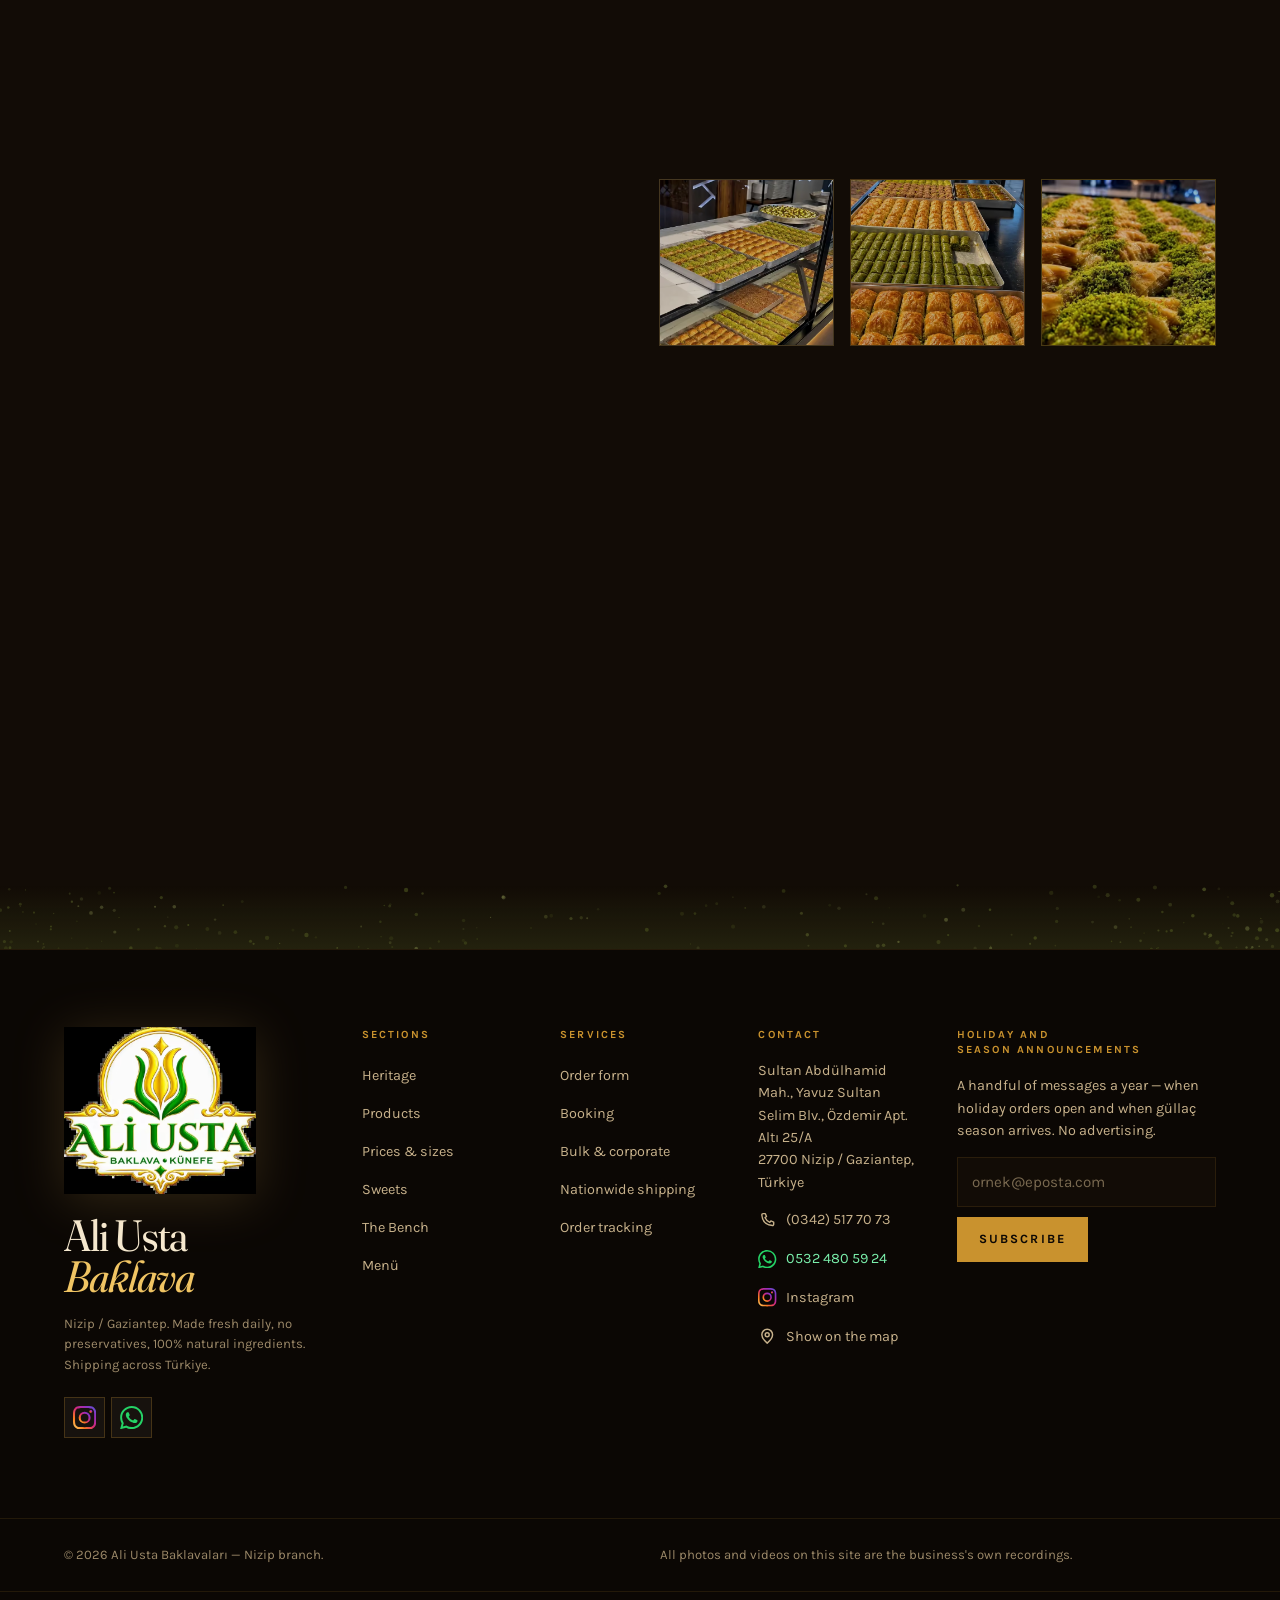
==== commit 1a61798e: "SEO: menü öğelerini Product yerine Thing olarak işaretle (Search Console ürün snippet uyarısı) Co-Au" ====
--- a/en/index.html
+++ b/en/index.html
@@ -72,22 +72,22 @@
     "@type": "OfferCatalog",
     "name": "Ürünler",
     "itemListElement": [
-      {"@type":"Offer","itemOffered":{"@type":"Product","name":"Klasik Baklava"}},
-      {"@type":"Offer","itemOffered":{"@type":"Product","name":"Dürüm Baklava"}},
-      {"@type":"Offer","itemOffered":{"@type":"Product","name":"Havuç Dilimi"}},
-      {"@type":"Offer","itemOffered":{"@type":"Product","name":"Midye Baklava"}},
-      {"@type":"Offer","itemOffered":{"@type":"Product","name":"Burma Kadayıf"}},
-      {"@type":"Offer","itemOffered":{"@type":"Product","name":"Şöbiyet"}},
-      {"@type":"Offer","itemOffered":{"@type":"Product","name":"Yeşil Şöbiyet"}},
-      {"@type":"Offer","itemOffered":{"@type":"Product","name":"Dolama"}},
-      {"@type":"Offer","itemOffered":{"@type":"Product","name":"Saray Dolması"}},
-      {"@type":"Offer","itemOffered":{"@type":"Product","name":"Kuşgözü"}},
-      {"@type":"Offer","itemOffered":{"@type":"Product","name":"Bülbül Yuvası"}},
-      {"@type":"Offer","itemOffered":{"@type":"Product","name":"Special Karışım"}},
-      {"@type":"Offer","itemOffered":{"@type":"Product","name":"Hasır Künefe"}},
-      {"@type":"Offer","itemOffered":{"@type":"Product","name":"Fıstık Ezmesi"}},
-      {"@type":"Offer","itemOffered":{"@type":"Product","name":"Antep Özel"}},
-      {"@type":"Offer","itemOffered":{"@type":"Product","name":"Kavrulmuş Antep Fıstığı"}}
+      {"@type":"Offer","itemOffered":{"@type":"Thing","name":"Klasik Baklava"}},
+      {"@type":"Offer","itemOffered":{"@type":"Thing","name":"Dürüm Baklava"}},
+      {"@type":"Offer","itemOffered":{"@type":"Thing","name":"Havuç Dilimi"}},
+      {"@type":"Offer","itemOffered":{"@type":"Thing","name":"Midye Baklava"}},
+      {"@type":"Offer","itemOffered":{"@type":"Thing","name":"Burma Kadayıf"}},
+      {"@type":"Offer","itemOffered":{"@type":"Thing","name":"Şöbiyet"}},
+      {"@type":"Offer","itemOffered":{"@type":"Thing","name":"Yeşil Şöbiyet"}},
+      {"@type":"Offer","itemOffered":{"@type":"Thing","name":"Dolama"}},
+      {"@type":"Offer","itemOffered":{"@type":"Thing","name":"Saray Dolması"}},
+      {"@type":"Offer","itemOffered":{"@type":"Thing","name":"Kuşgözü"}},
+      {"@type":"Offer","itemOffered":{"@type":"Thing","name":"Bülbül Yuvası"}},
+      {"@type":"Offer","itemOffered":{"@type":"Thing","name":"Special Karışım"}},
+      {"@type":"Offer","itemOffered":{"@type":"Thing","name":"Hasır Künefe"}},
+      {"@type":"Offer","itemOffered":{"@type":"Thing","name":"Fıstık Ezmesi"}},
+      {"@type":"Offer","itemOffered":{"@type":"Thing","name":"Antep Özel"}},
+      {"@type":"Offer","itemOffered":{"@type":"Thing","name":"Kavrulmuş Antep Fıstığı"}}
     ]
   }
 }
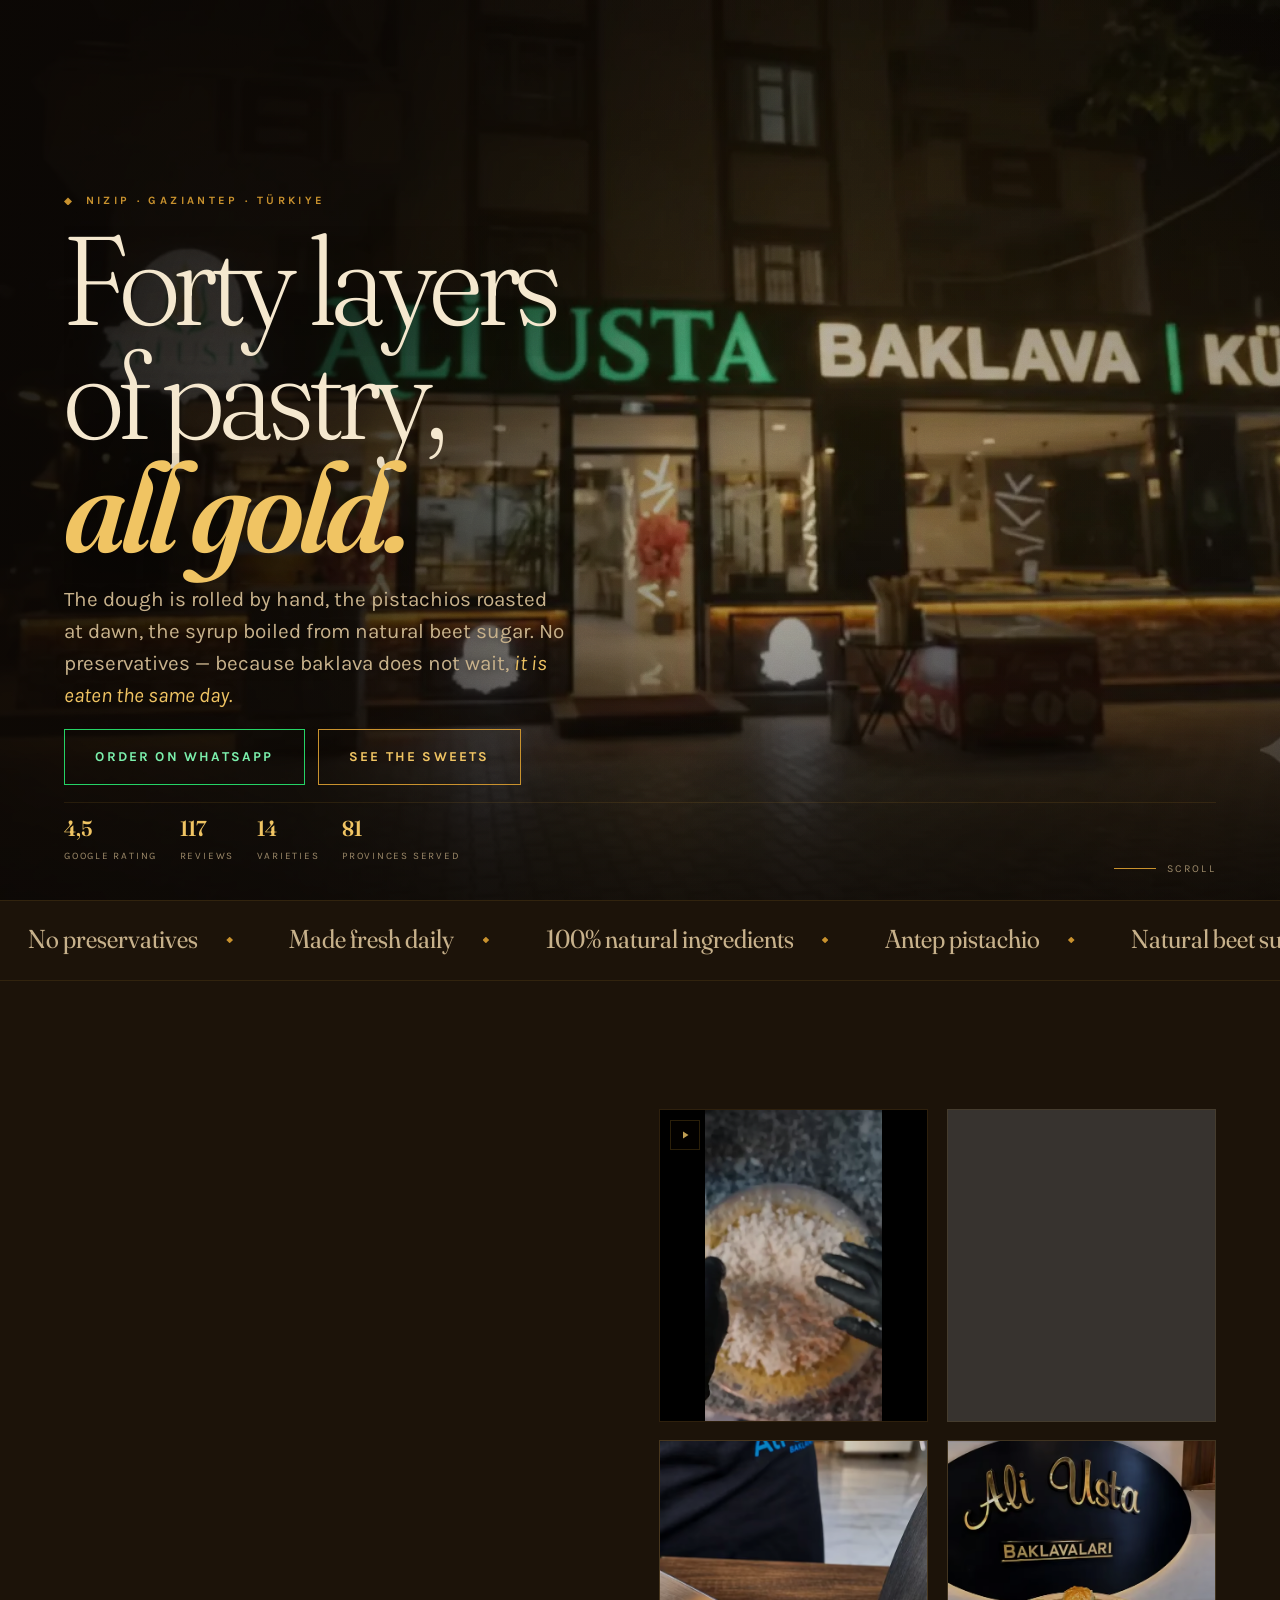
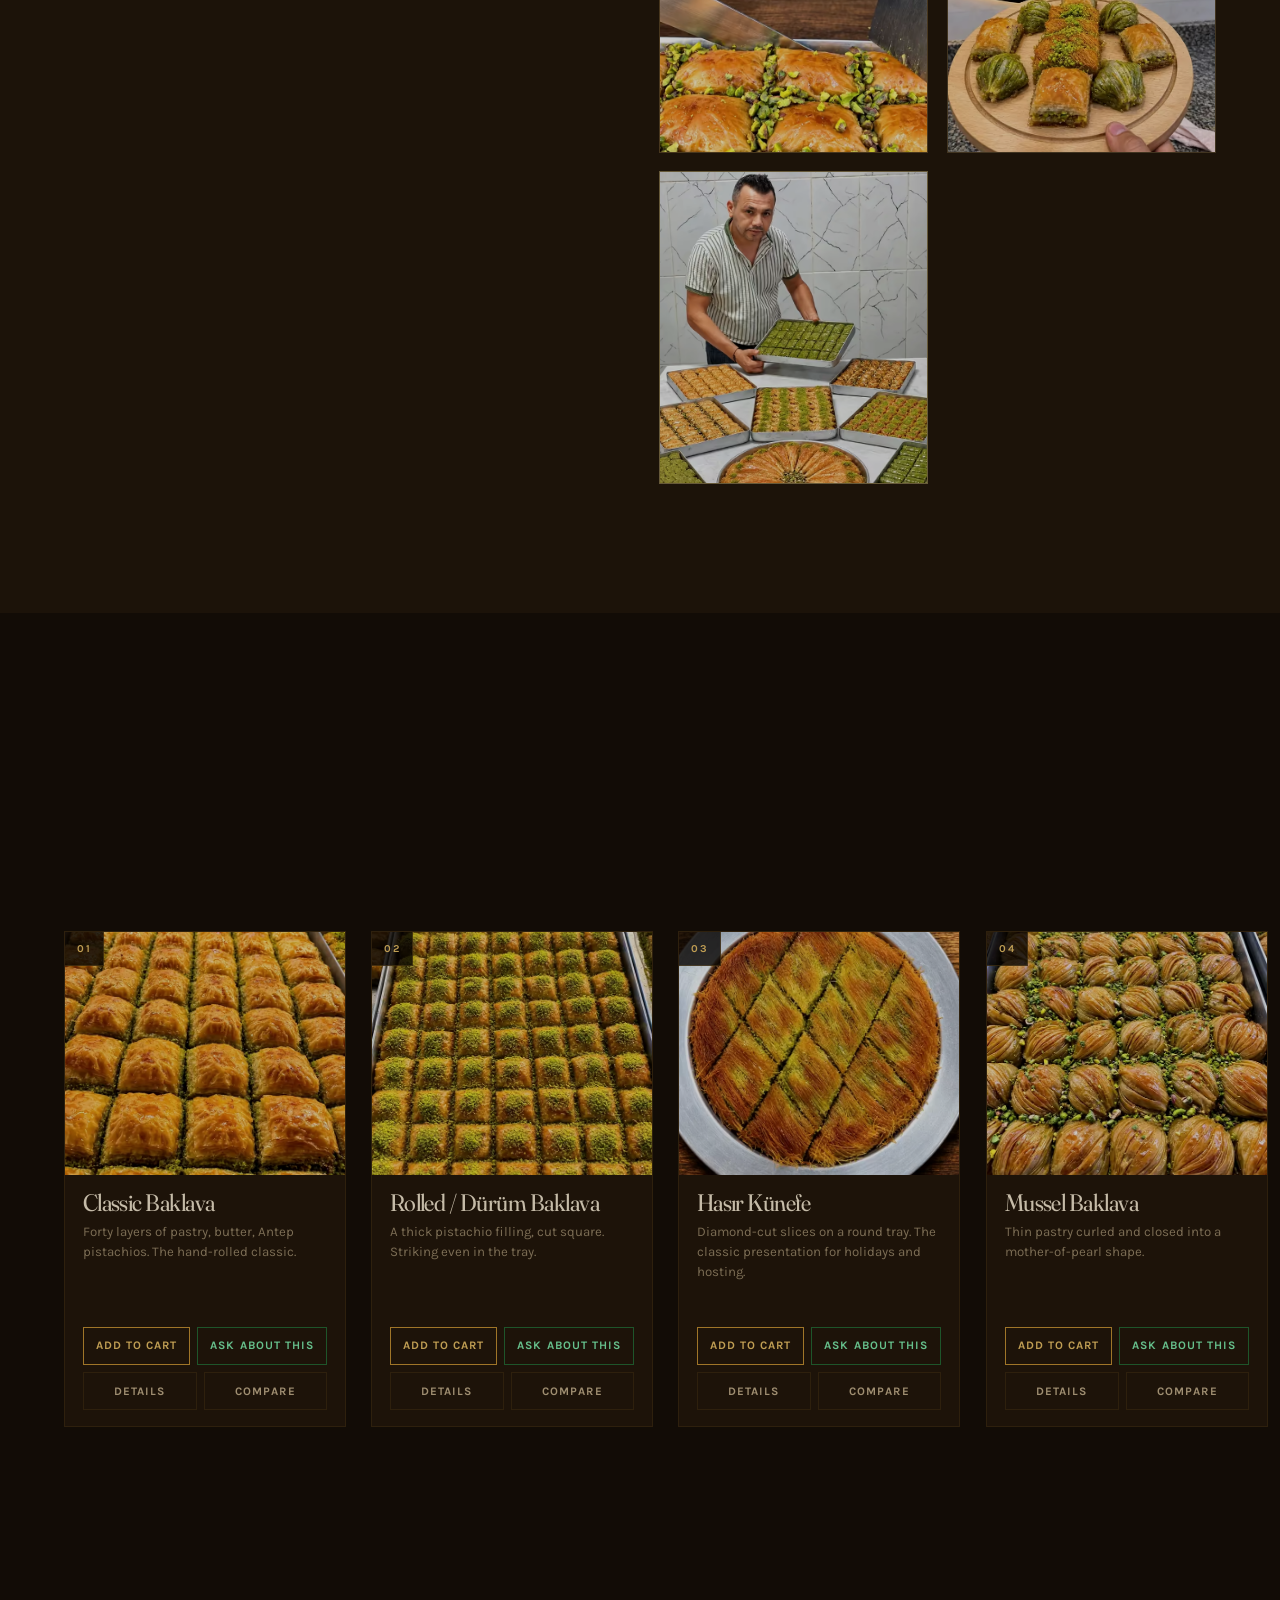
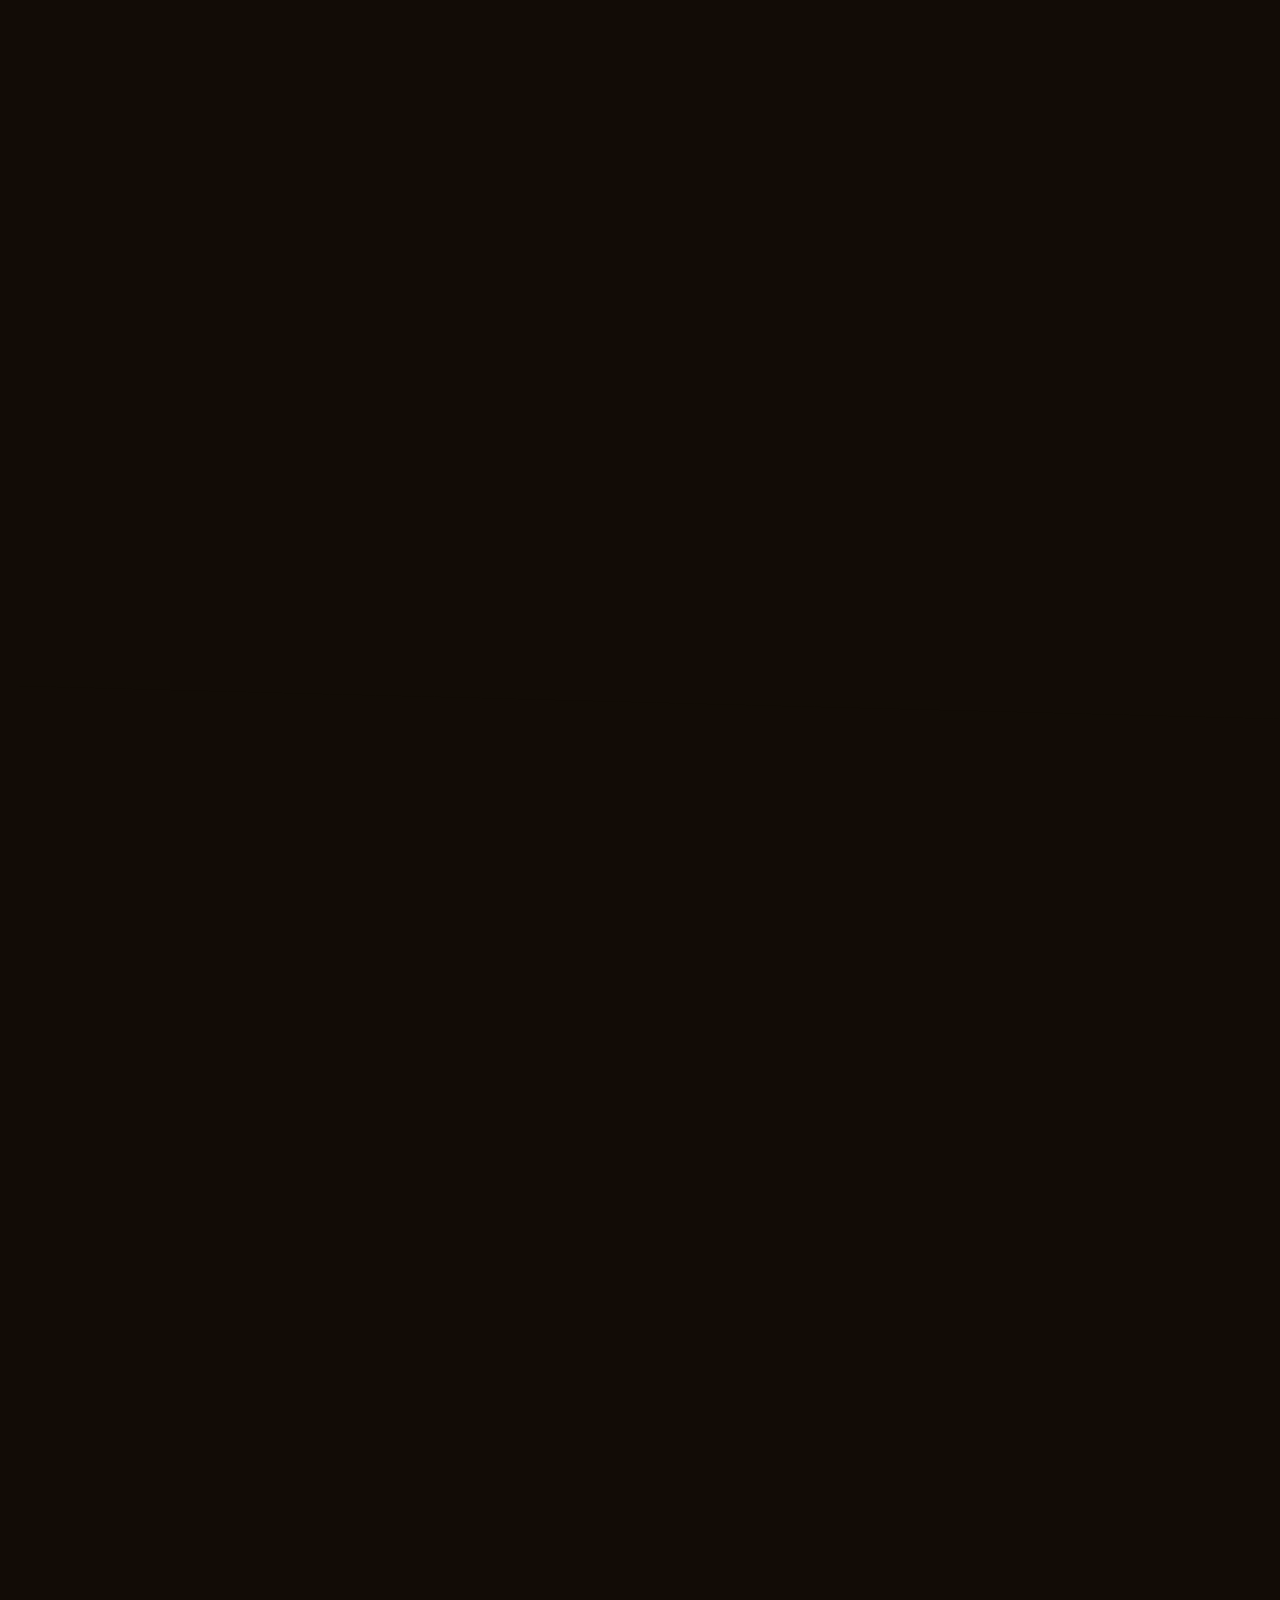
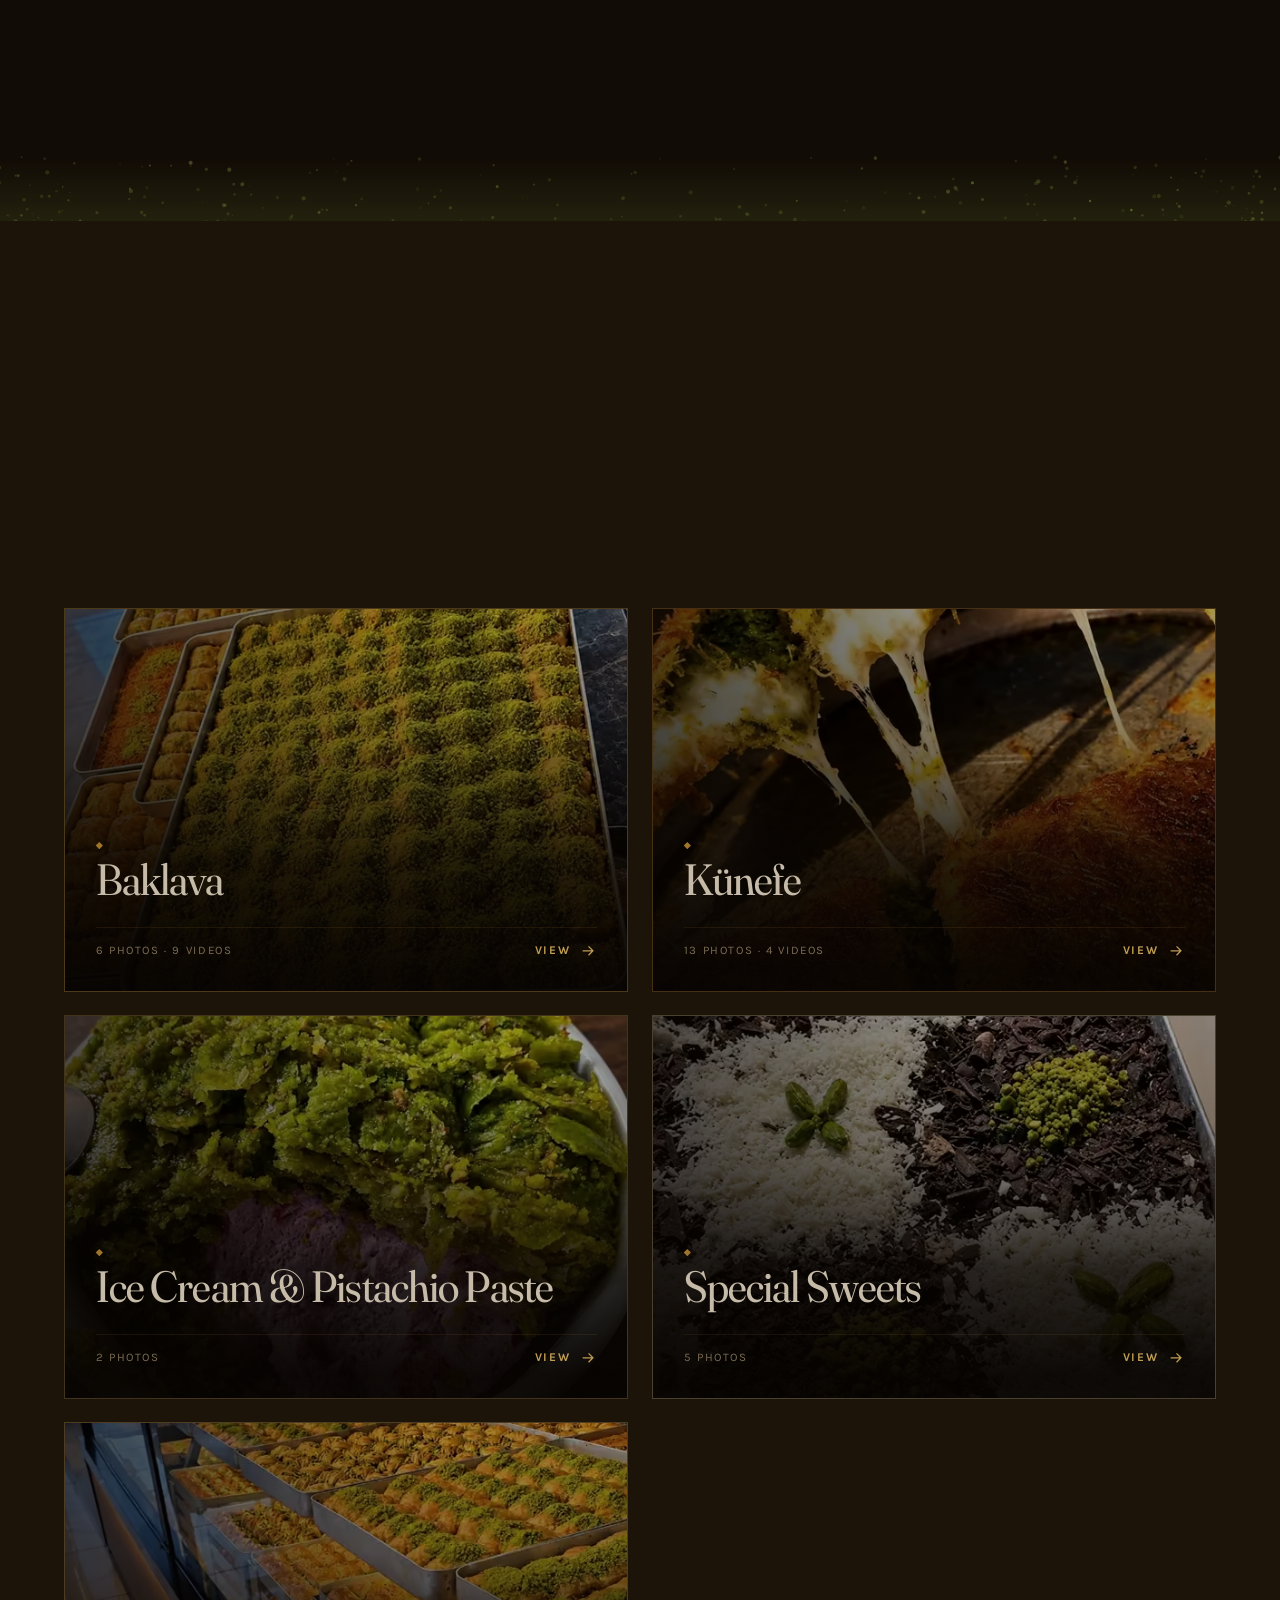
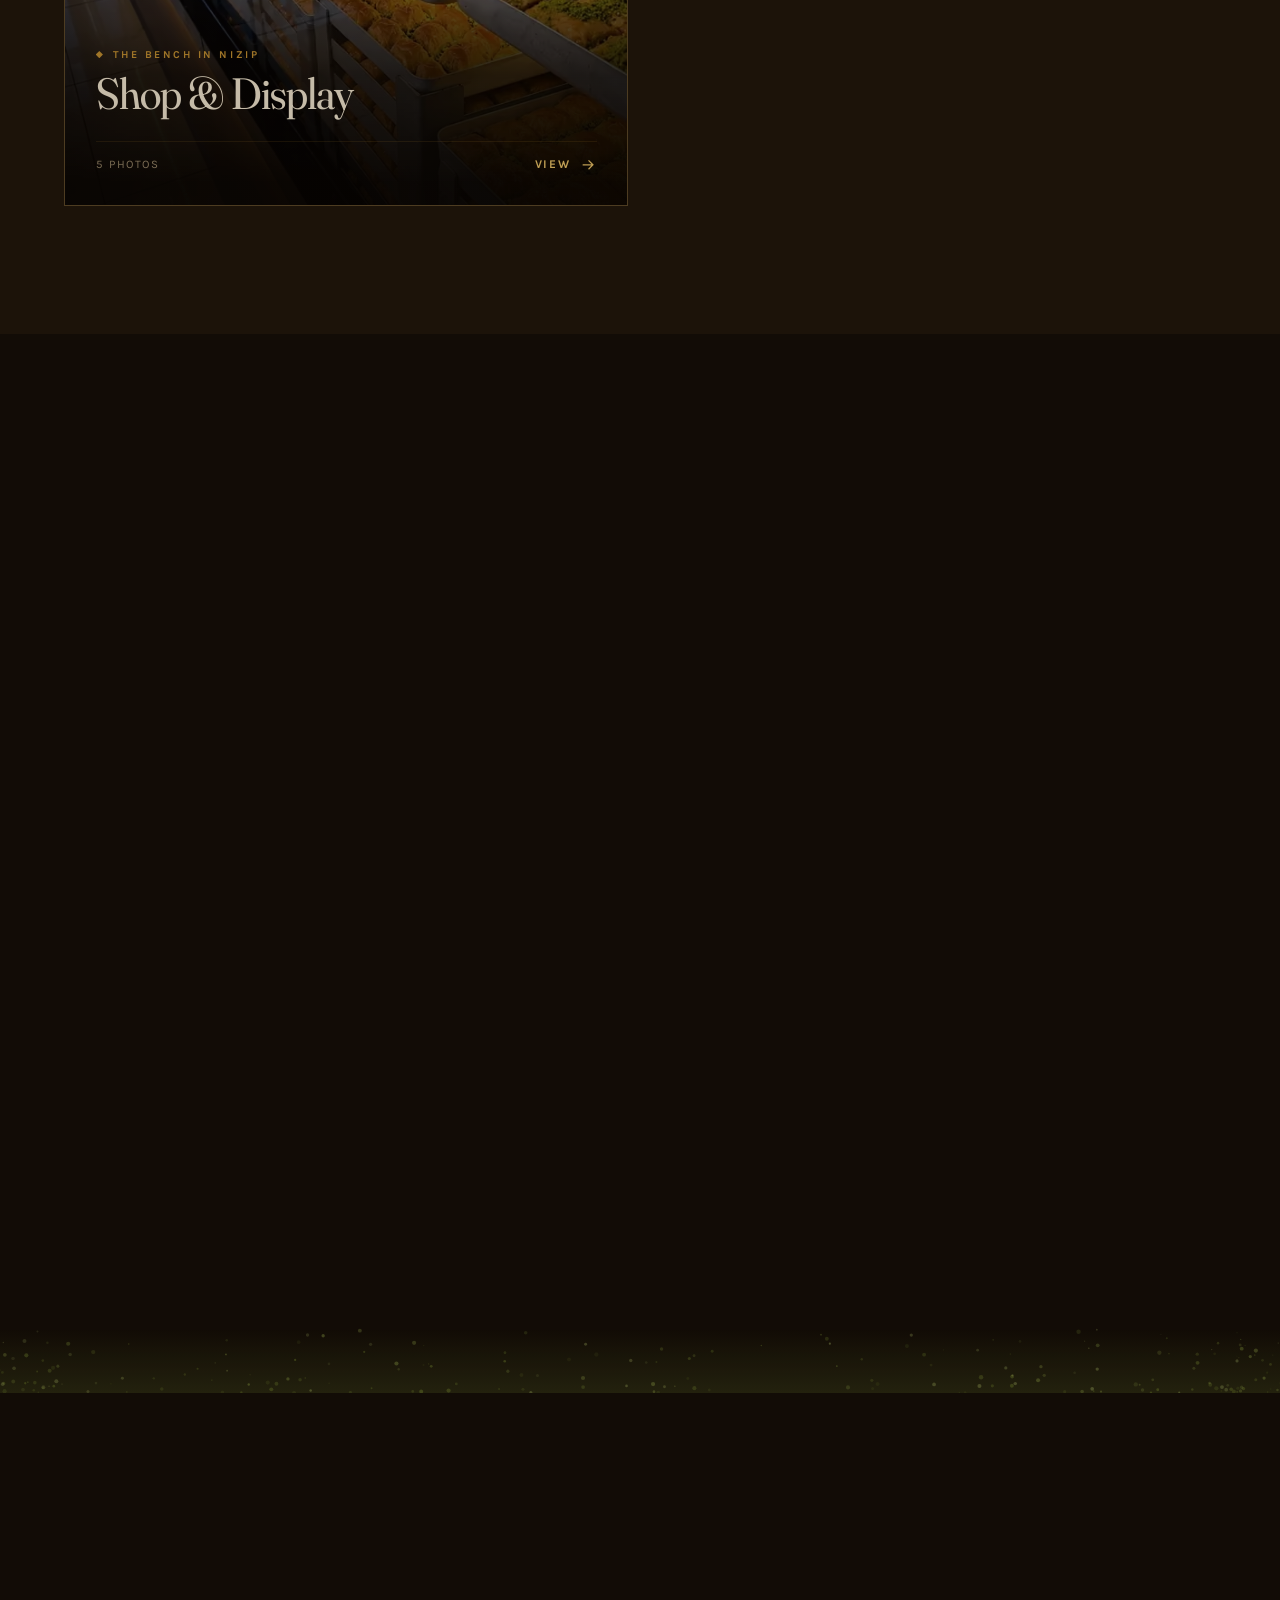
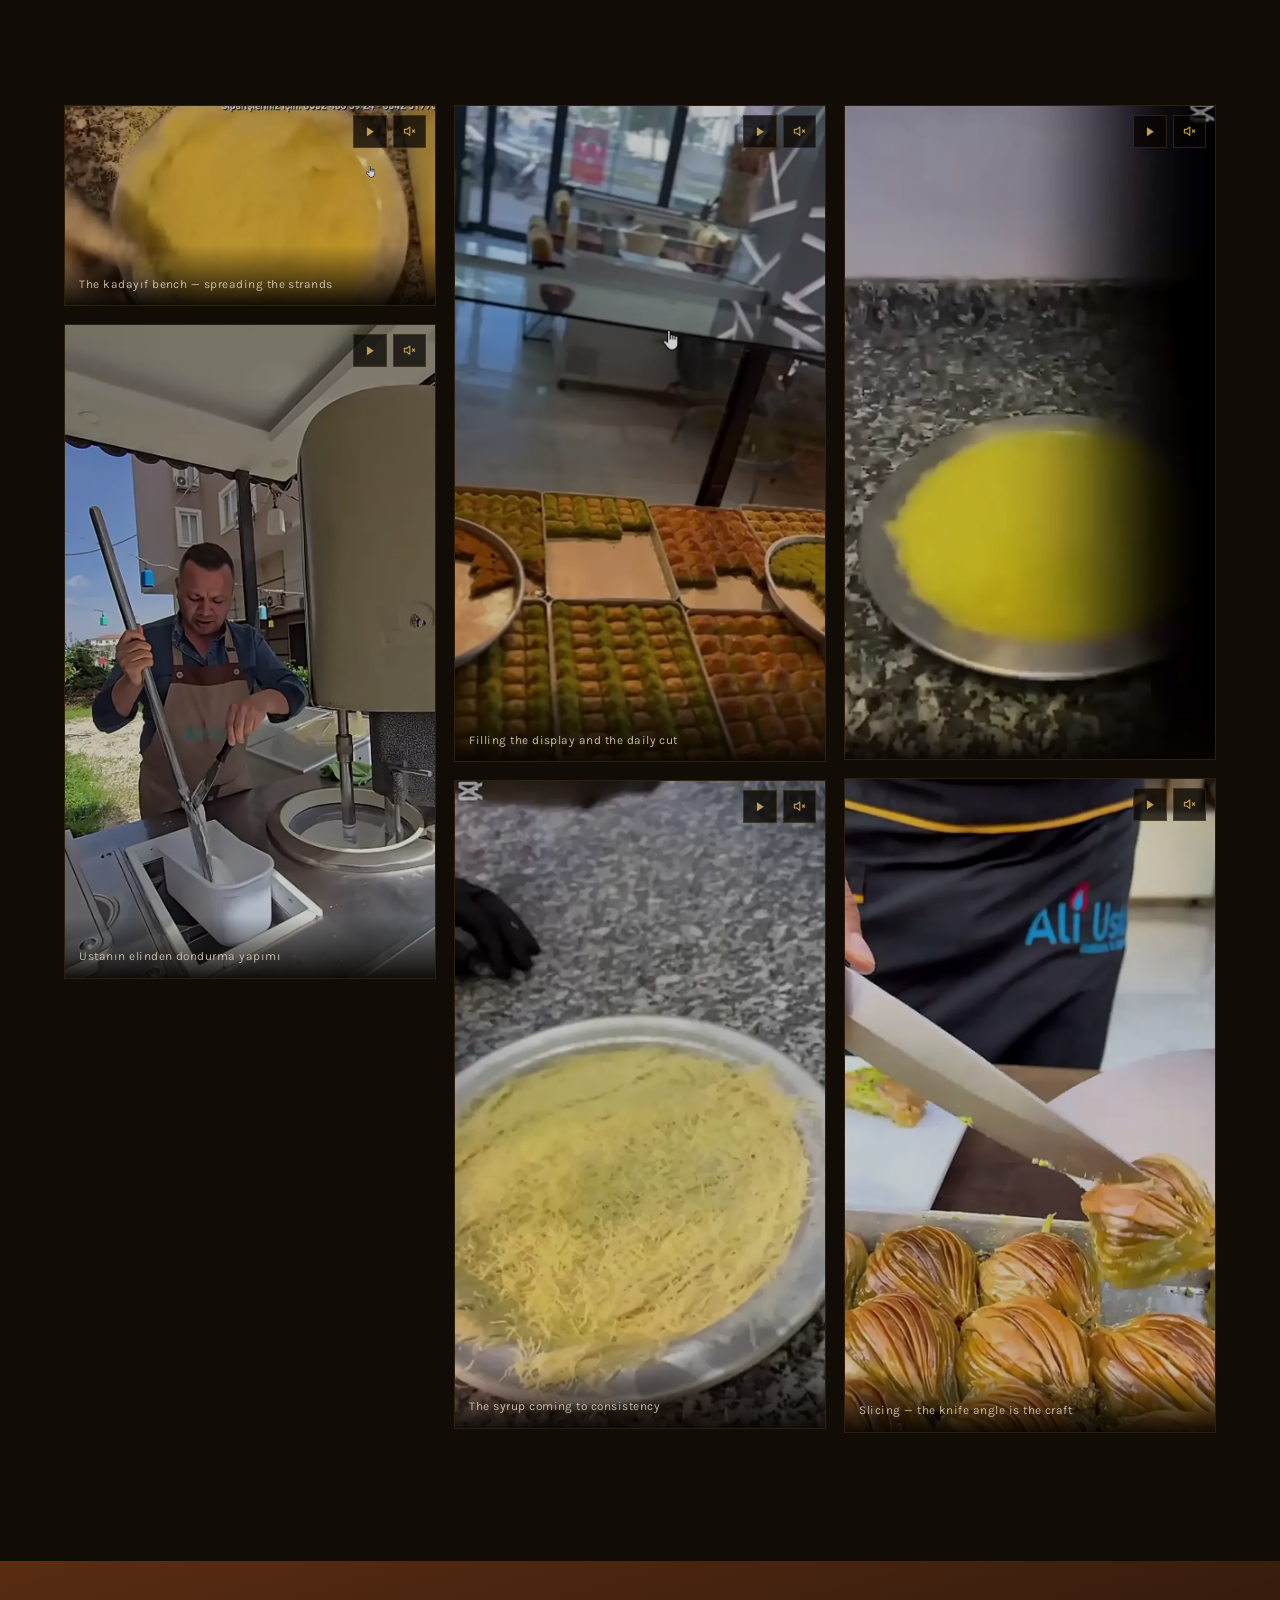
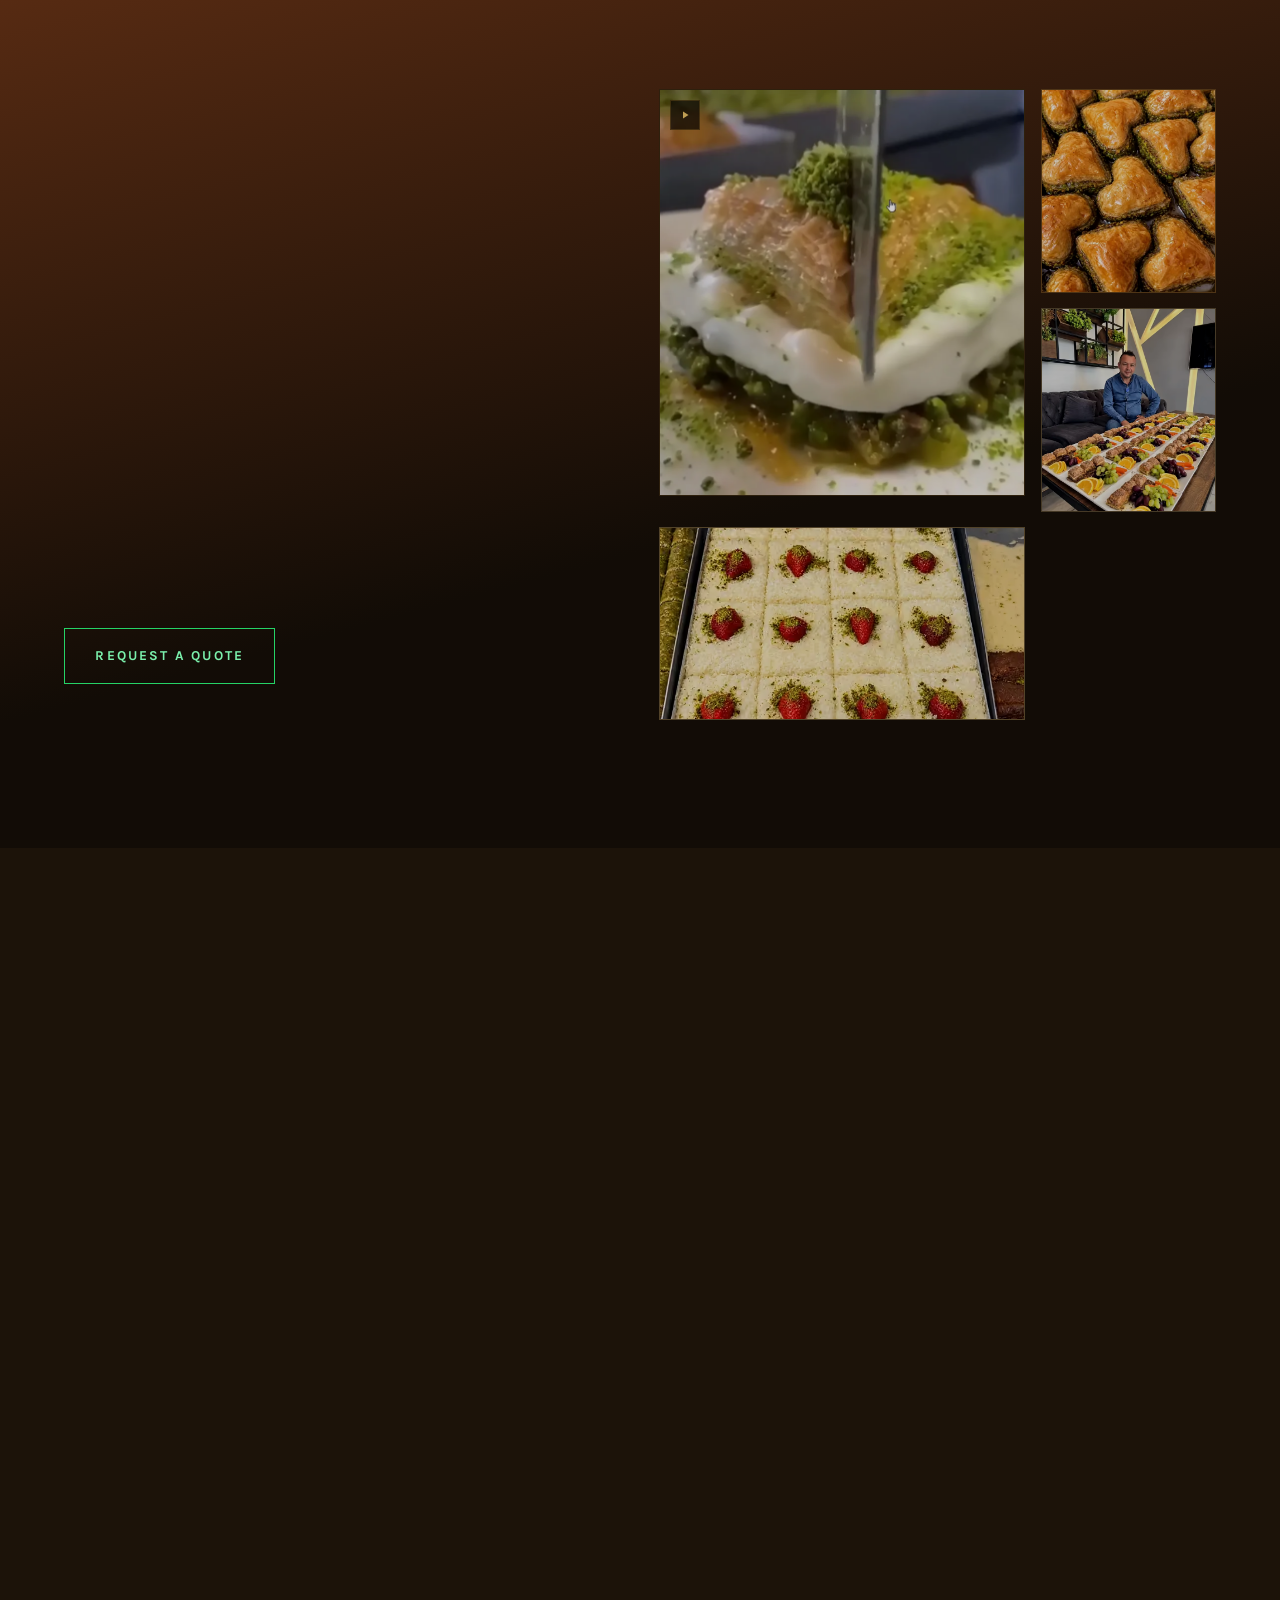
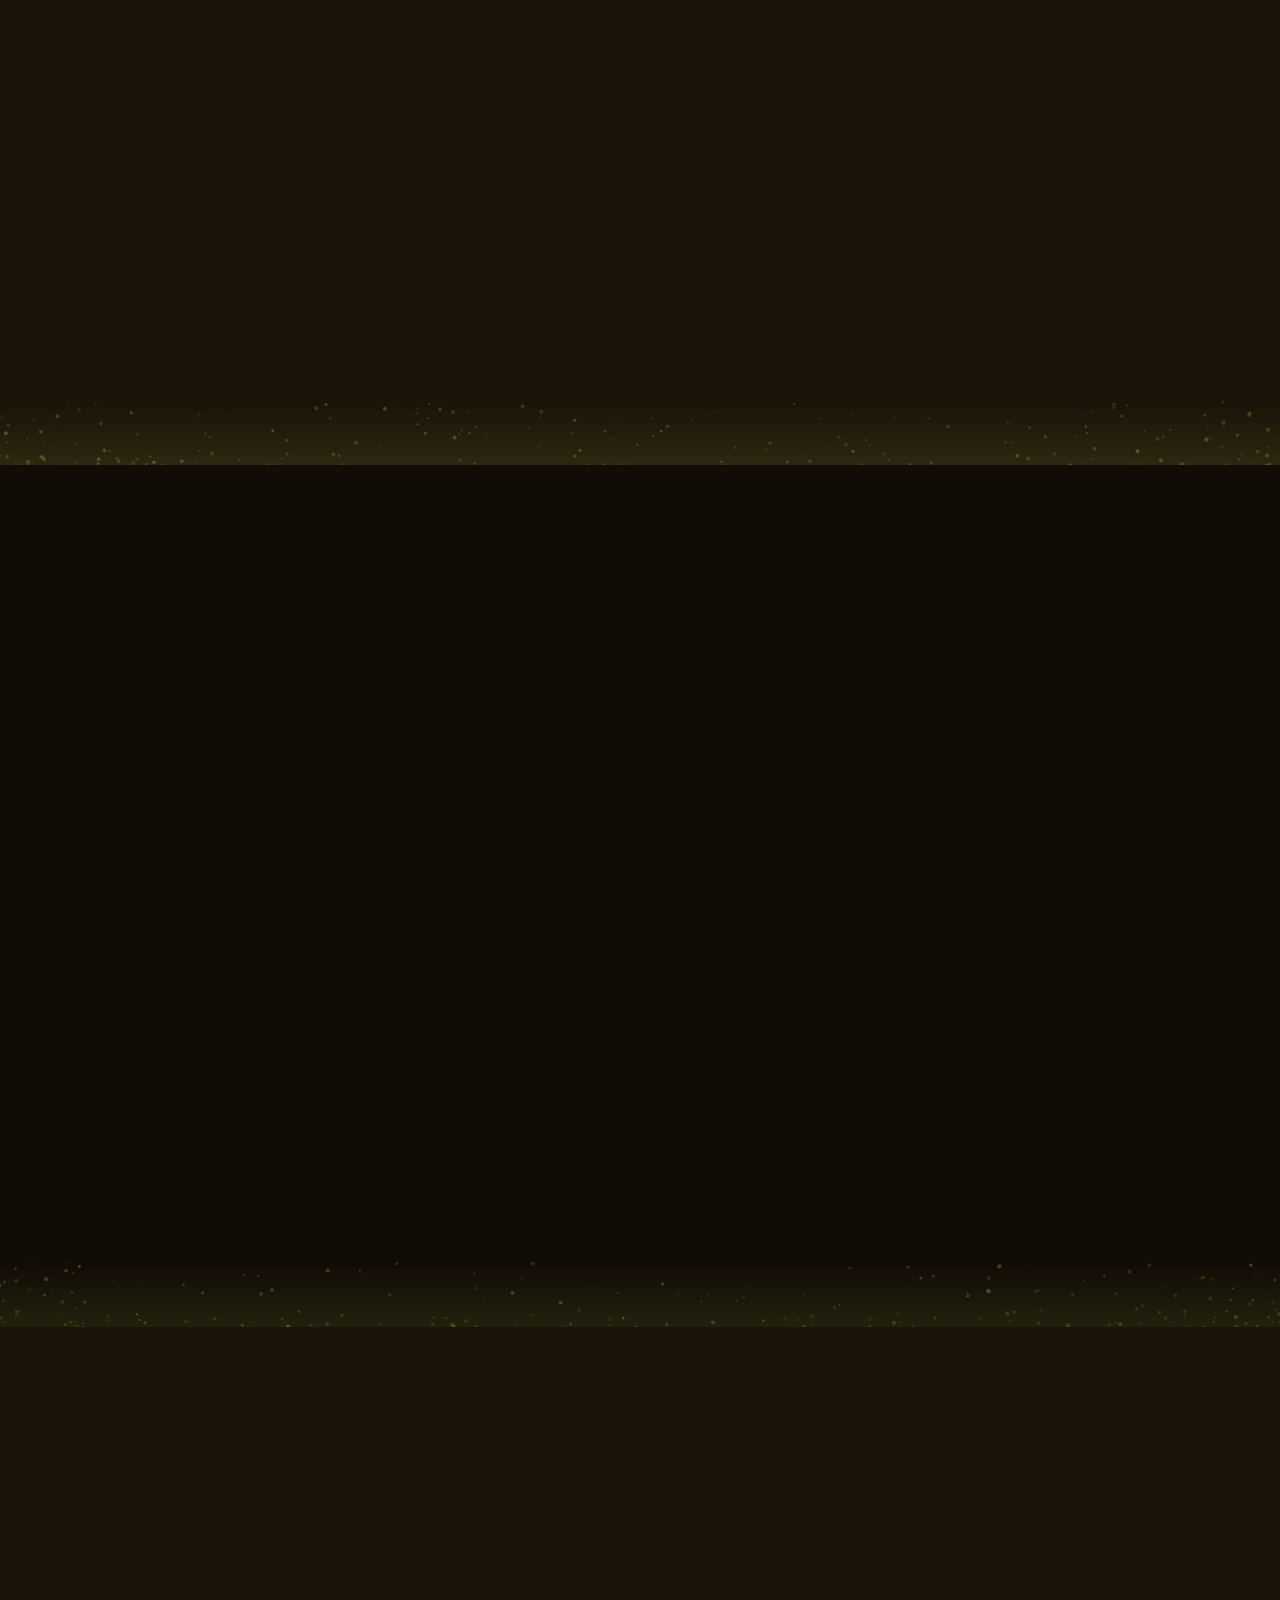
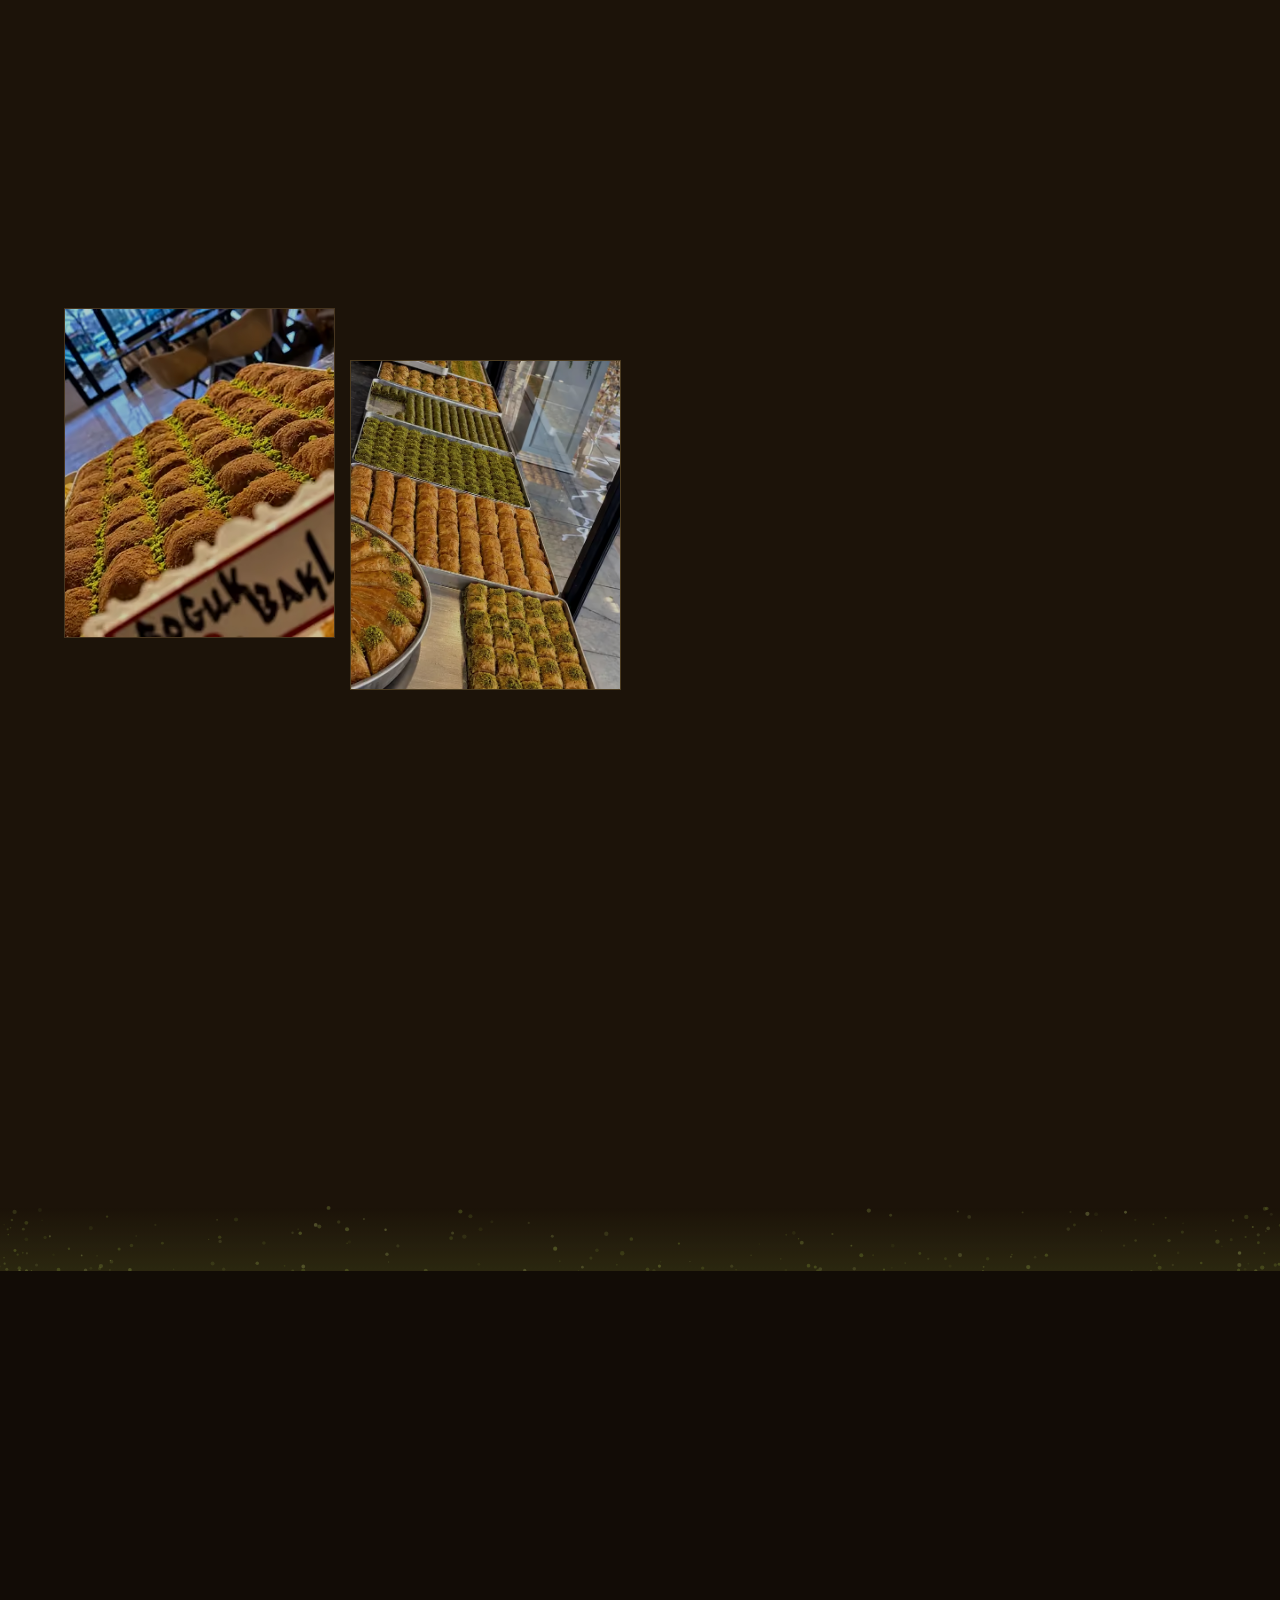
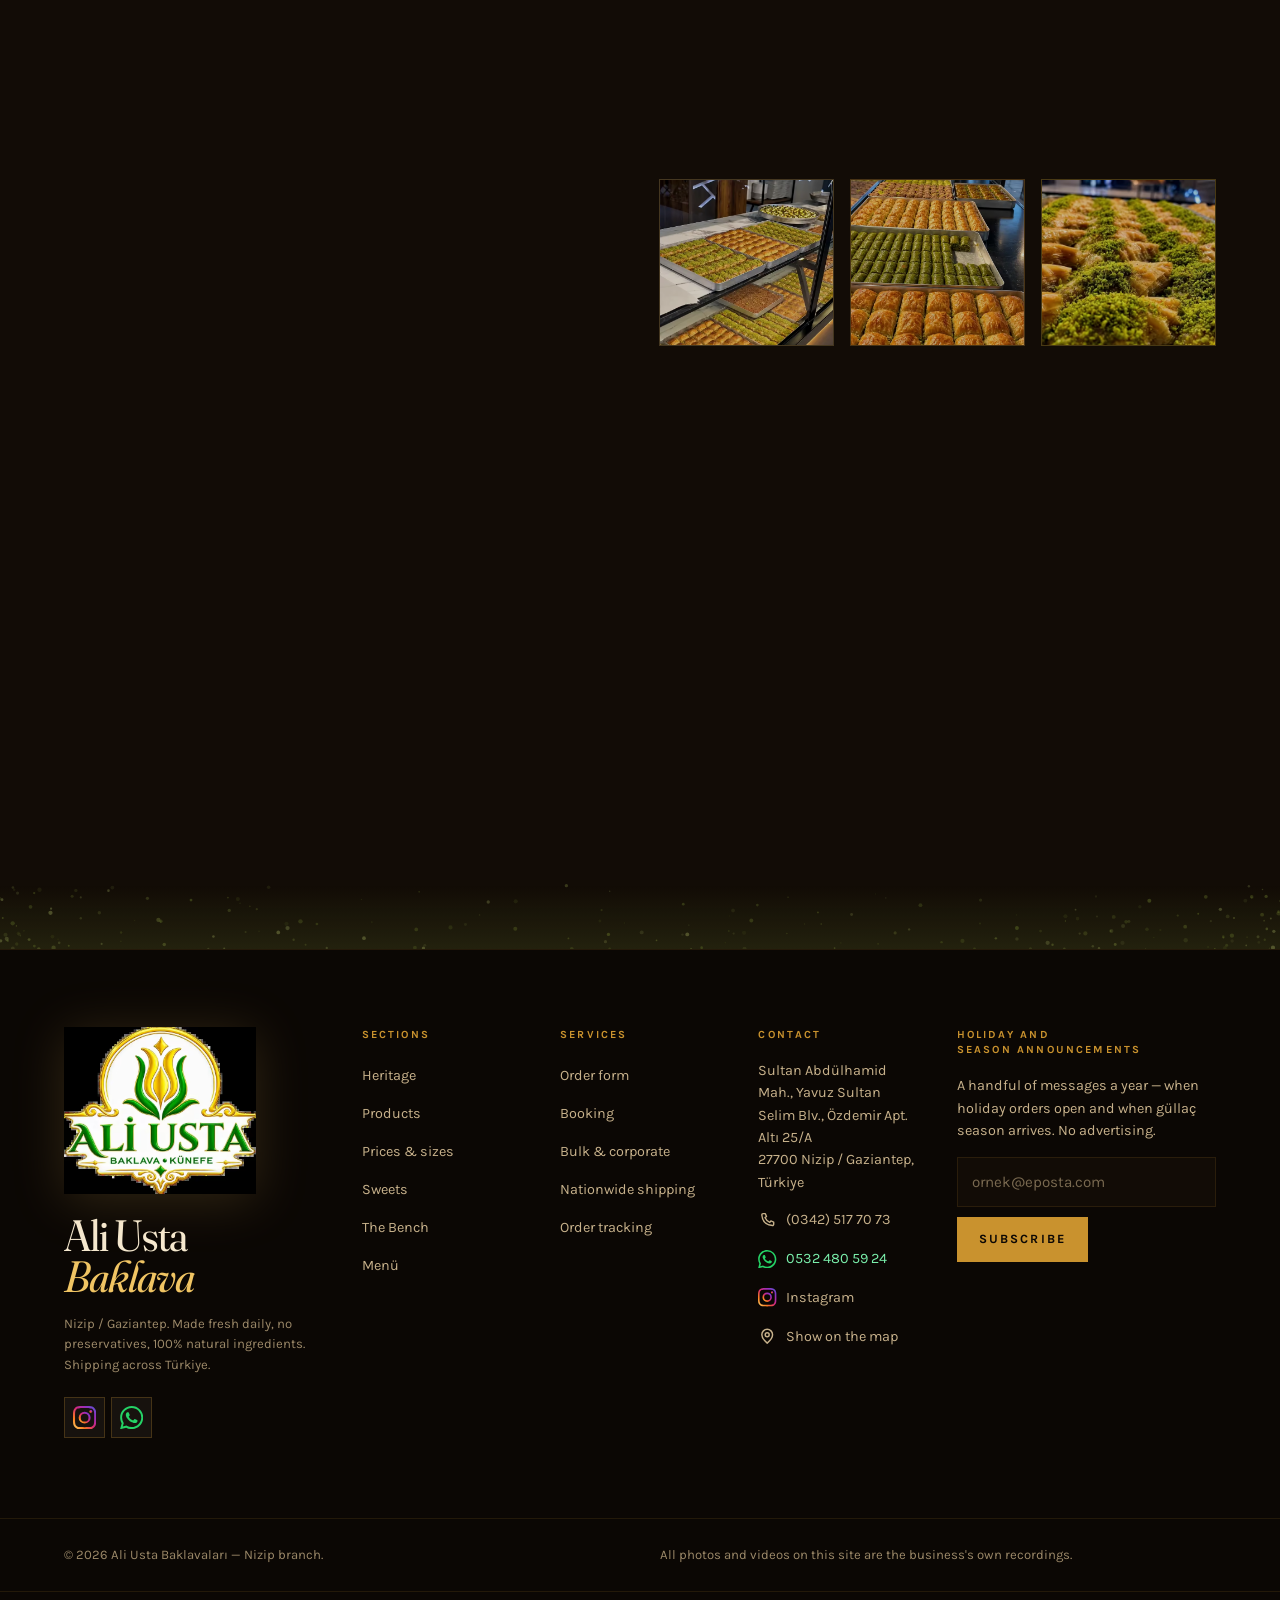
==== commit 266d60ca: "SEO: sitemap'ten #bölüm adreslerini çıkar, işletme şemasına url ve mutlak @id ekle Co-Authored-By: C" ====
--- a/en/index.html
+++ b/en/index.html
@@ -34,7 +34,8 @@
 {
   "@context": "https://schema.org",
   "@type": "Bakery",
-  "@id": "#aliusta-nizip",
+  "@id": "https://www.aliustabaklavalari.com/en/#aliusta-nizip",
+  "url": "https://www.aliustabaklavalari.com/en/",
   "name": "Ali Usta Baklavaları",
   "alternateName": "Ali Usta Baklava & Künefe",
   "description": "Geleneksel Antep baklavası, künefe ve tatlı üretimi. Günlük taze üretim, %100 doğal malzeme, koruyucu içermez.",
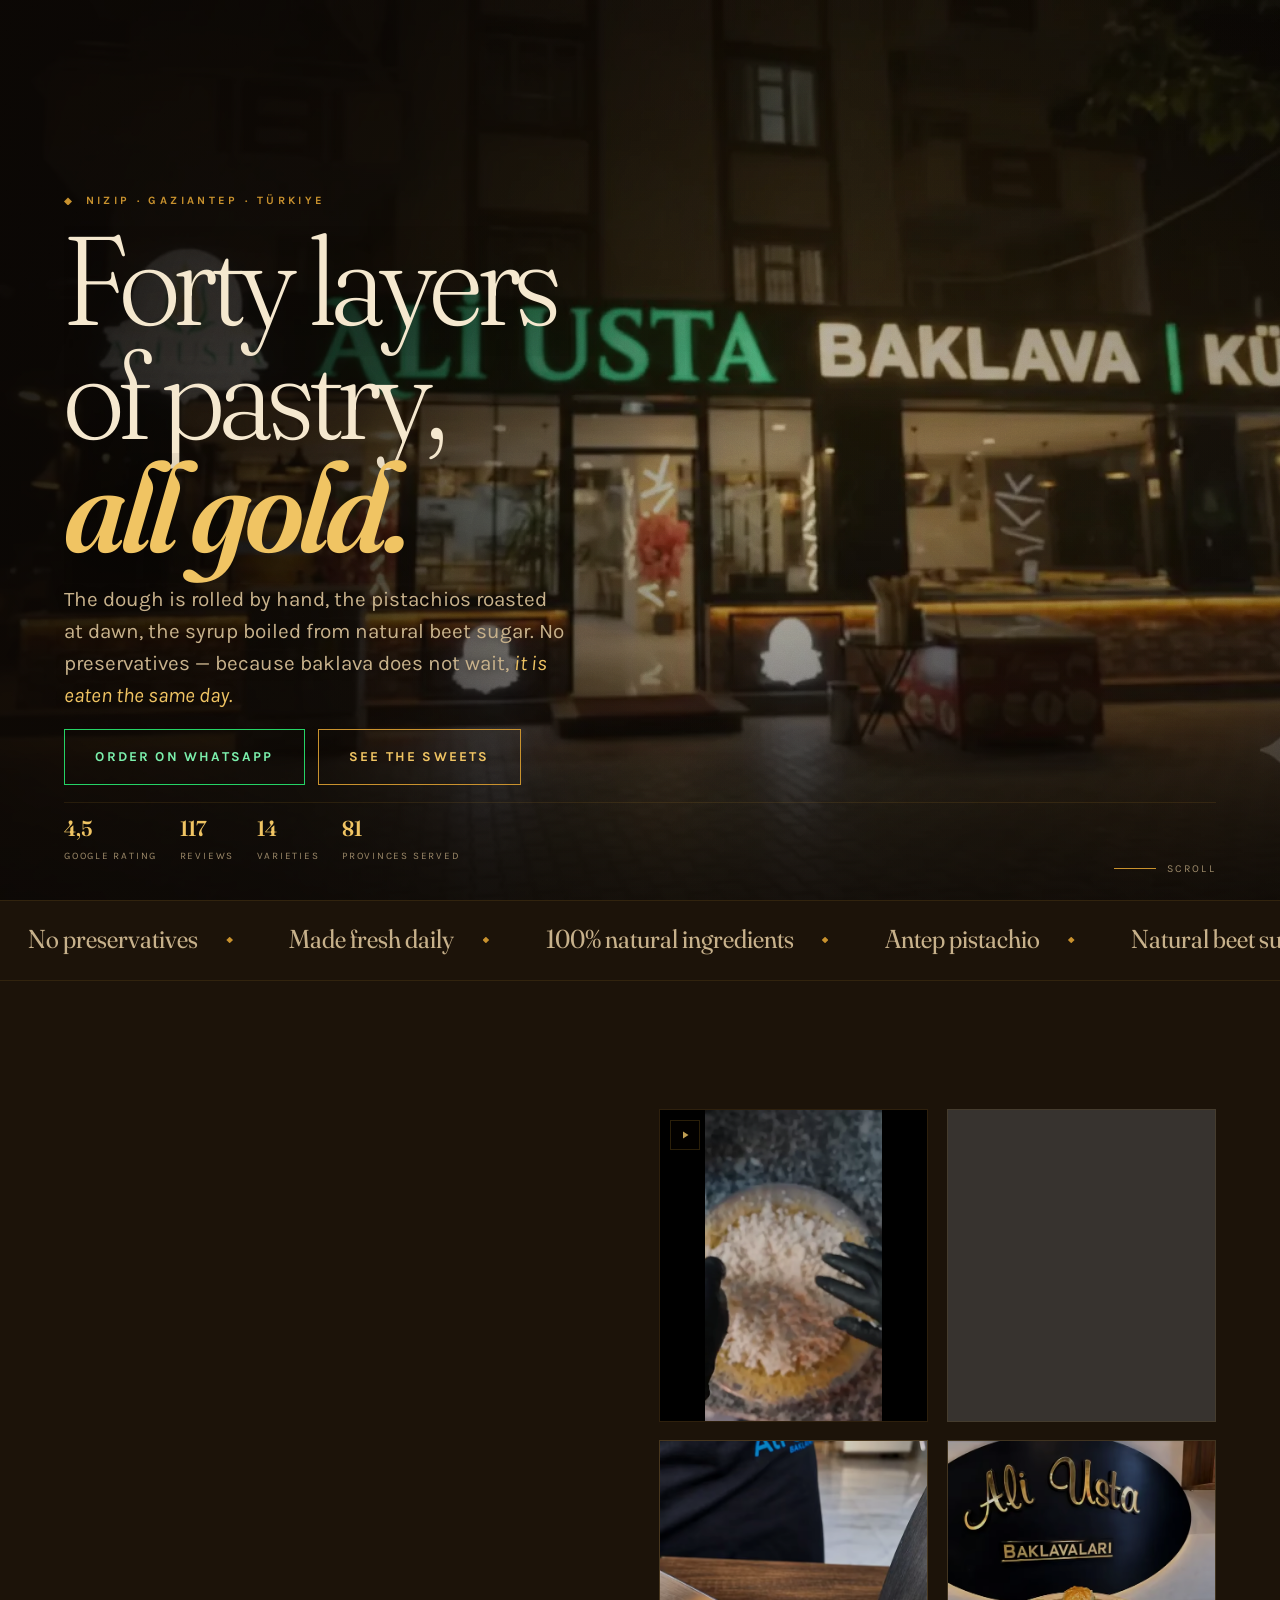
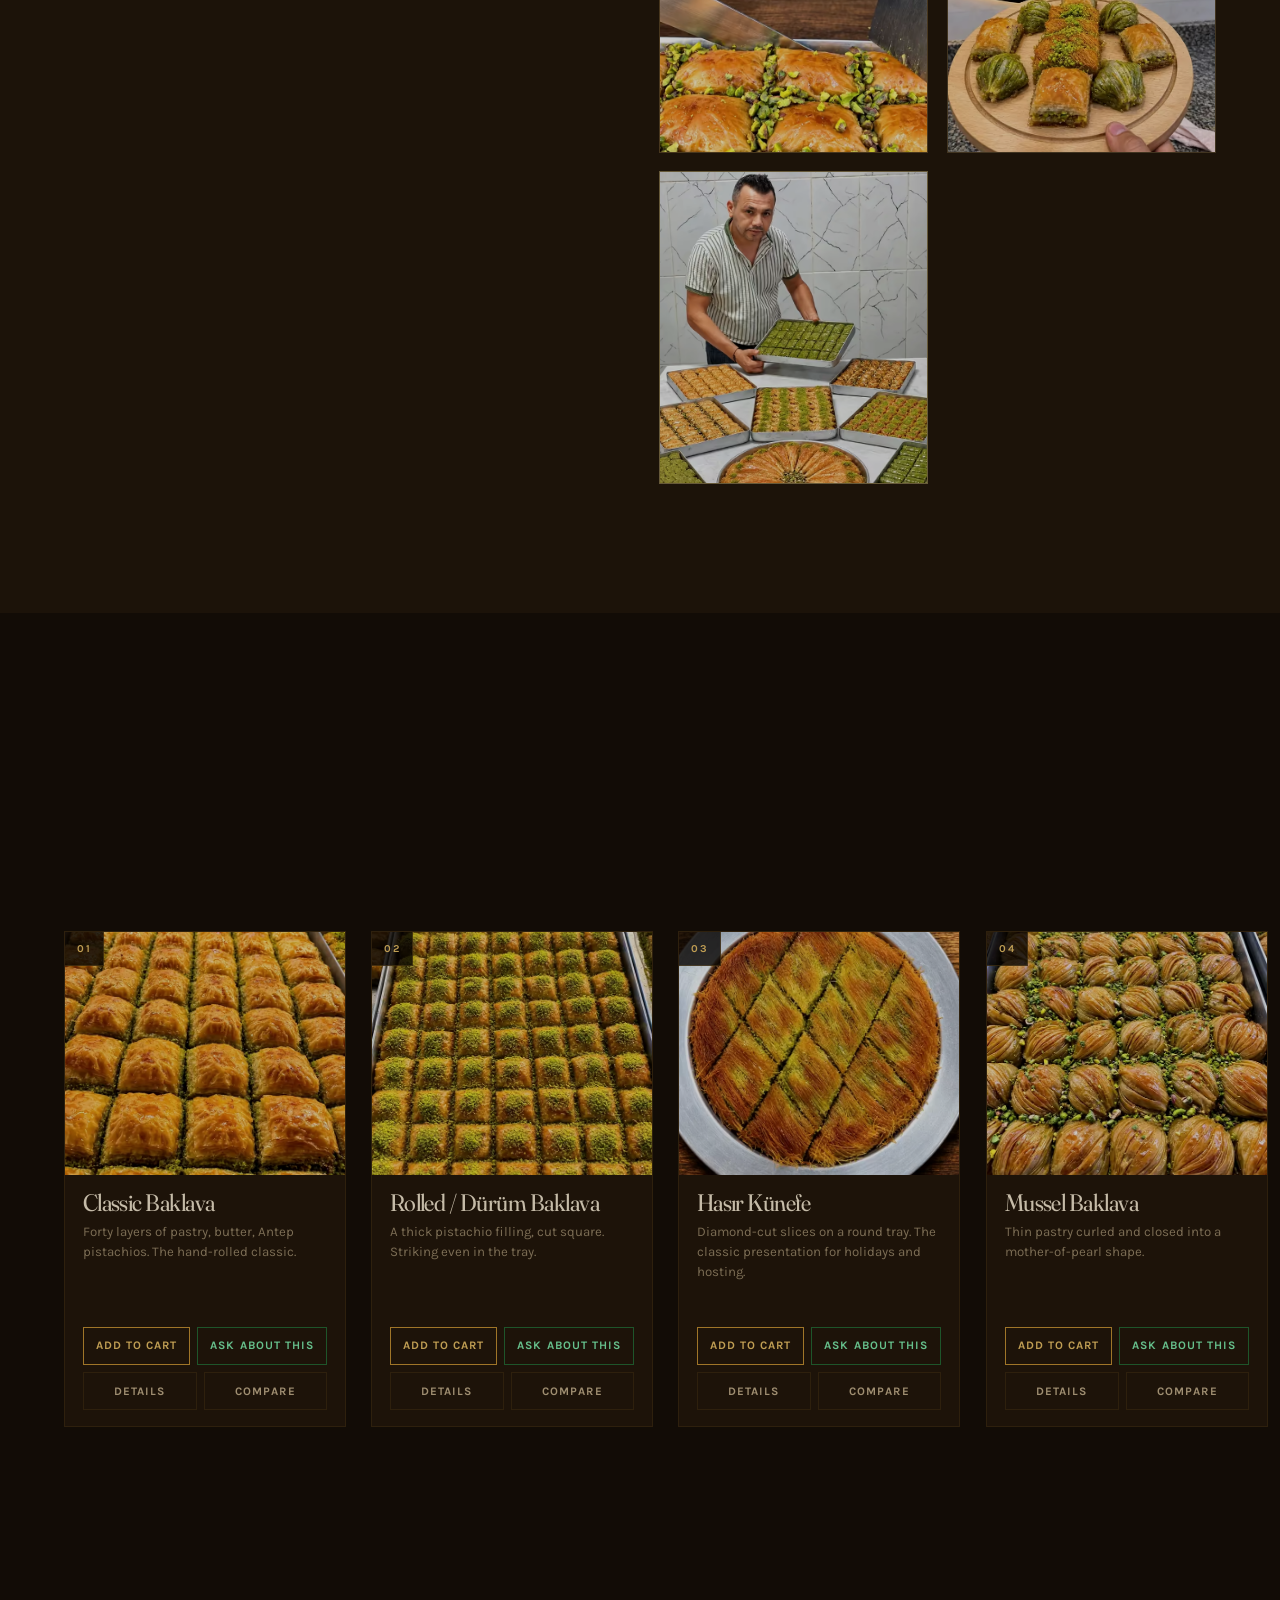
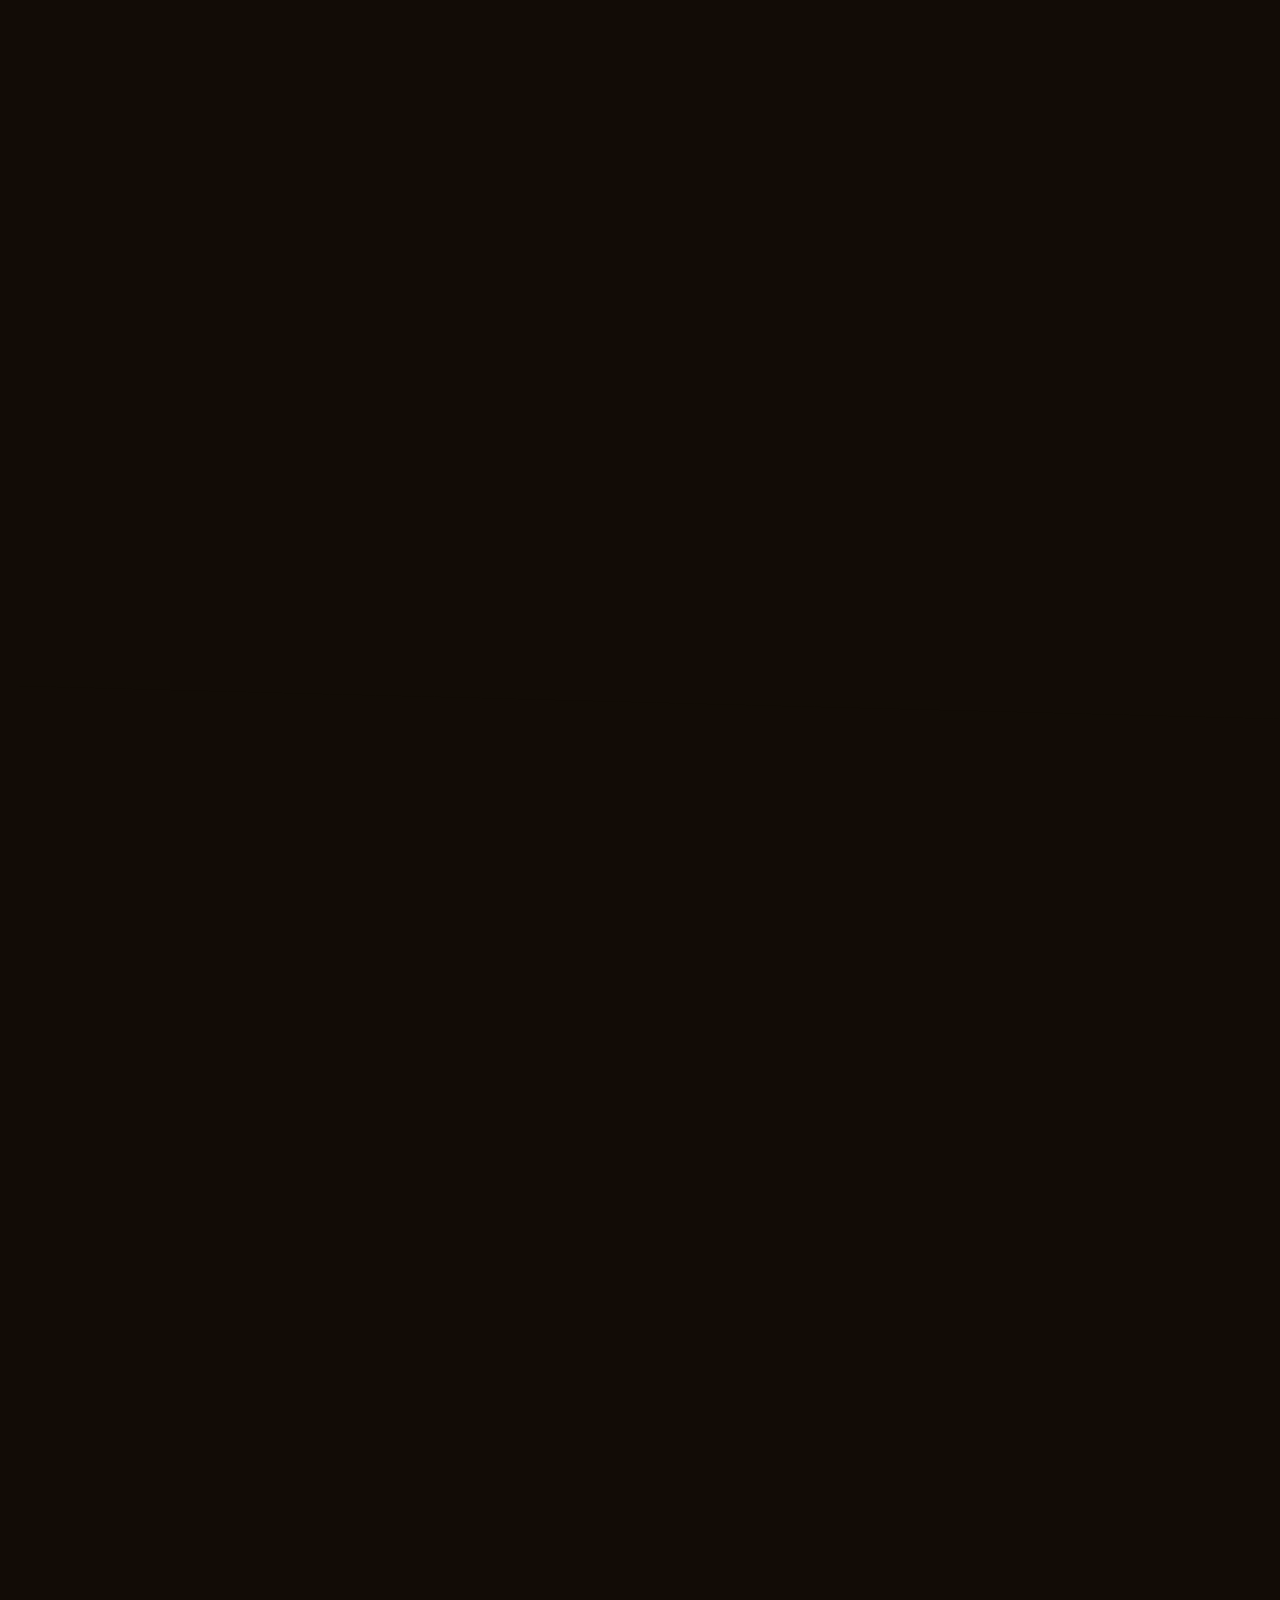
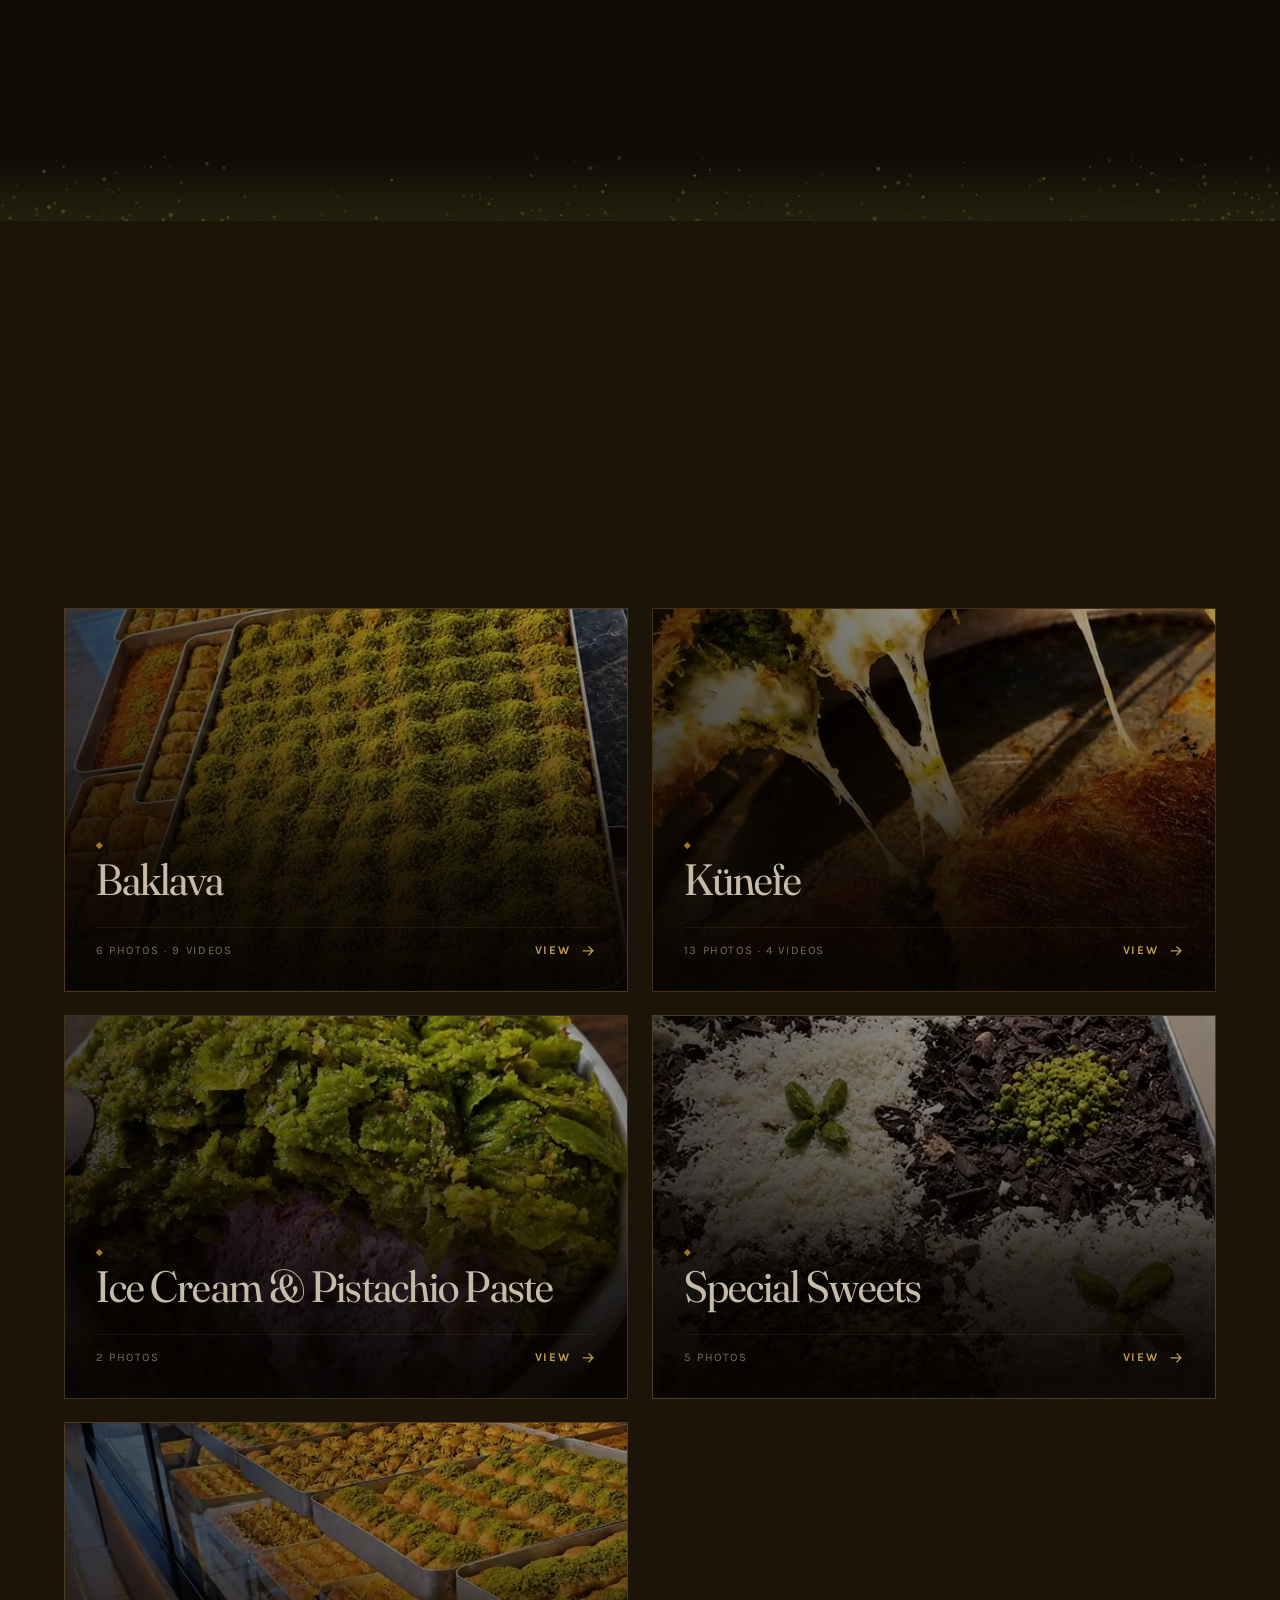
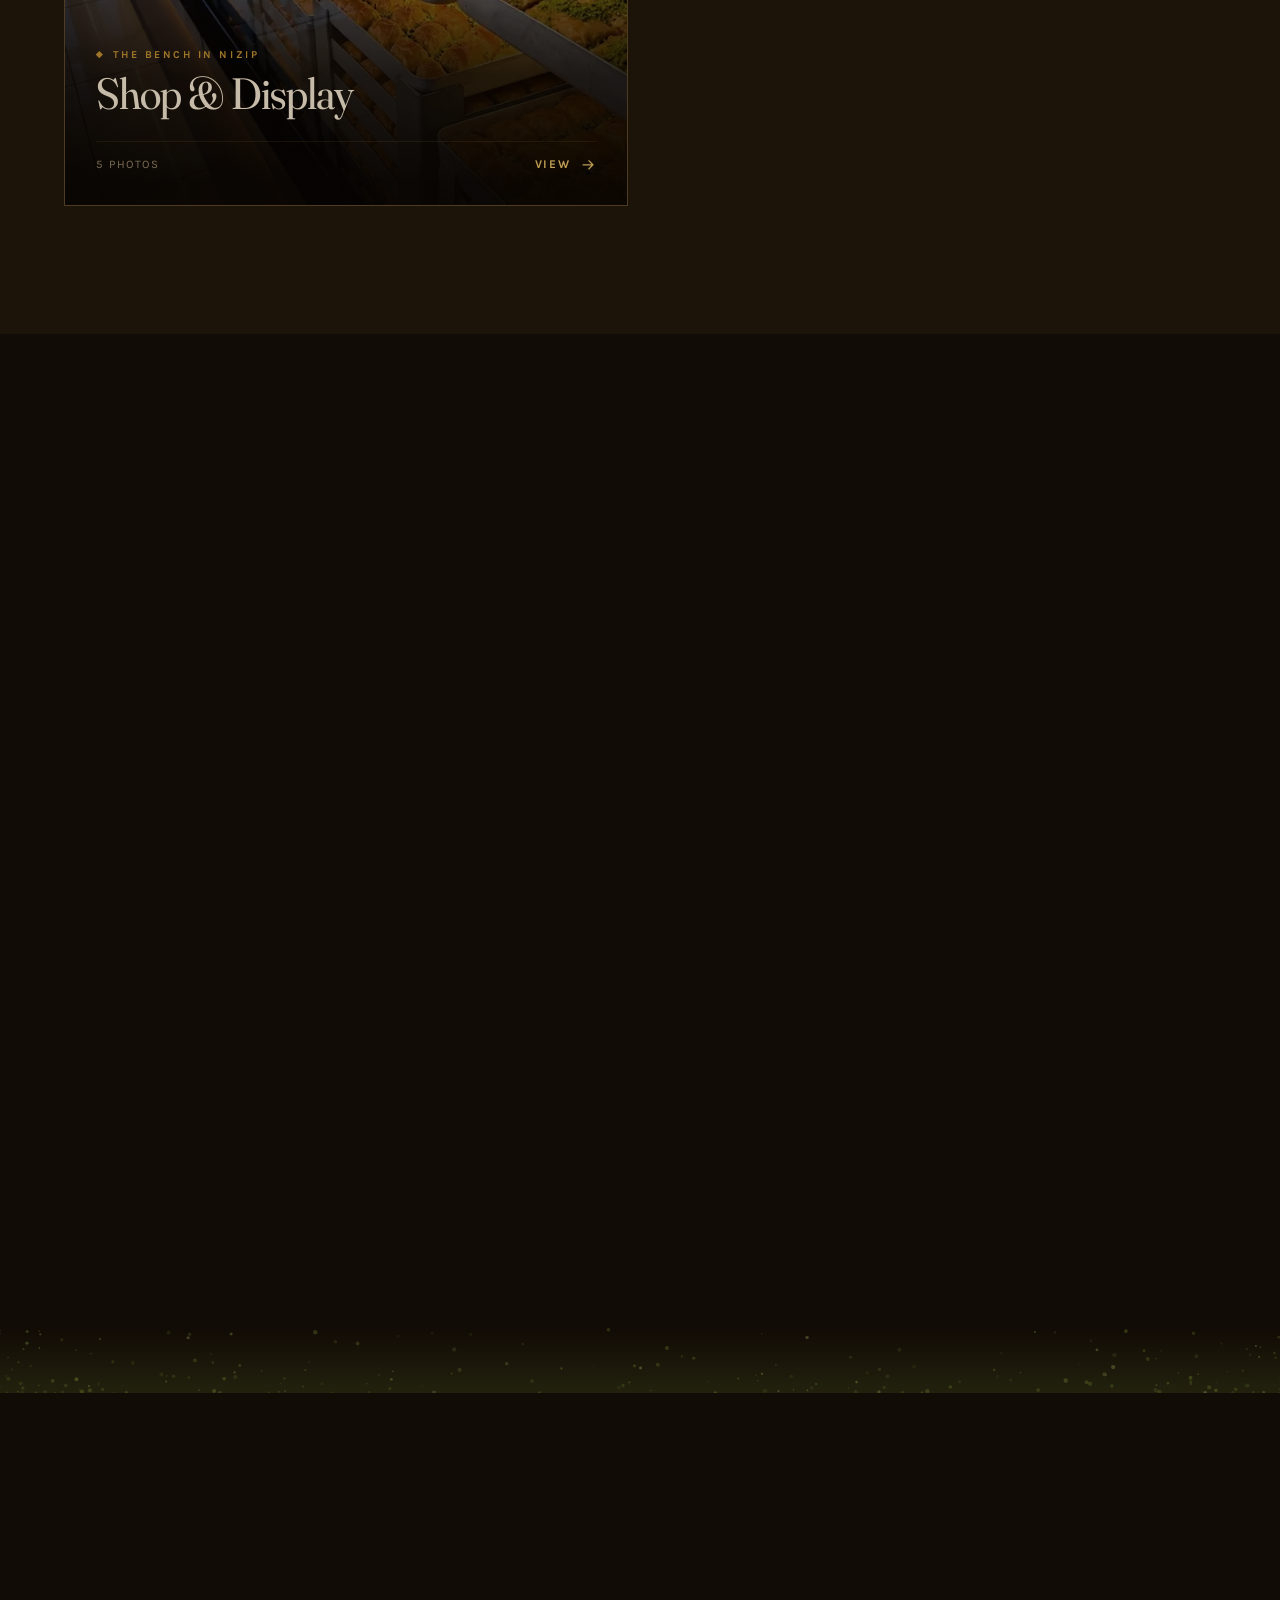
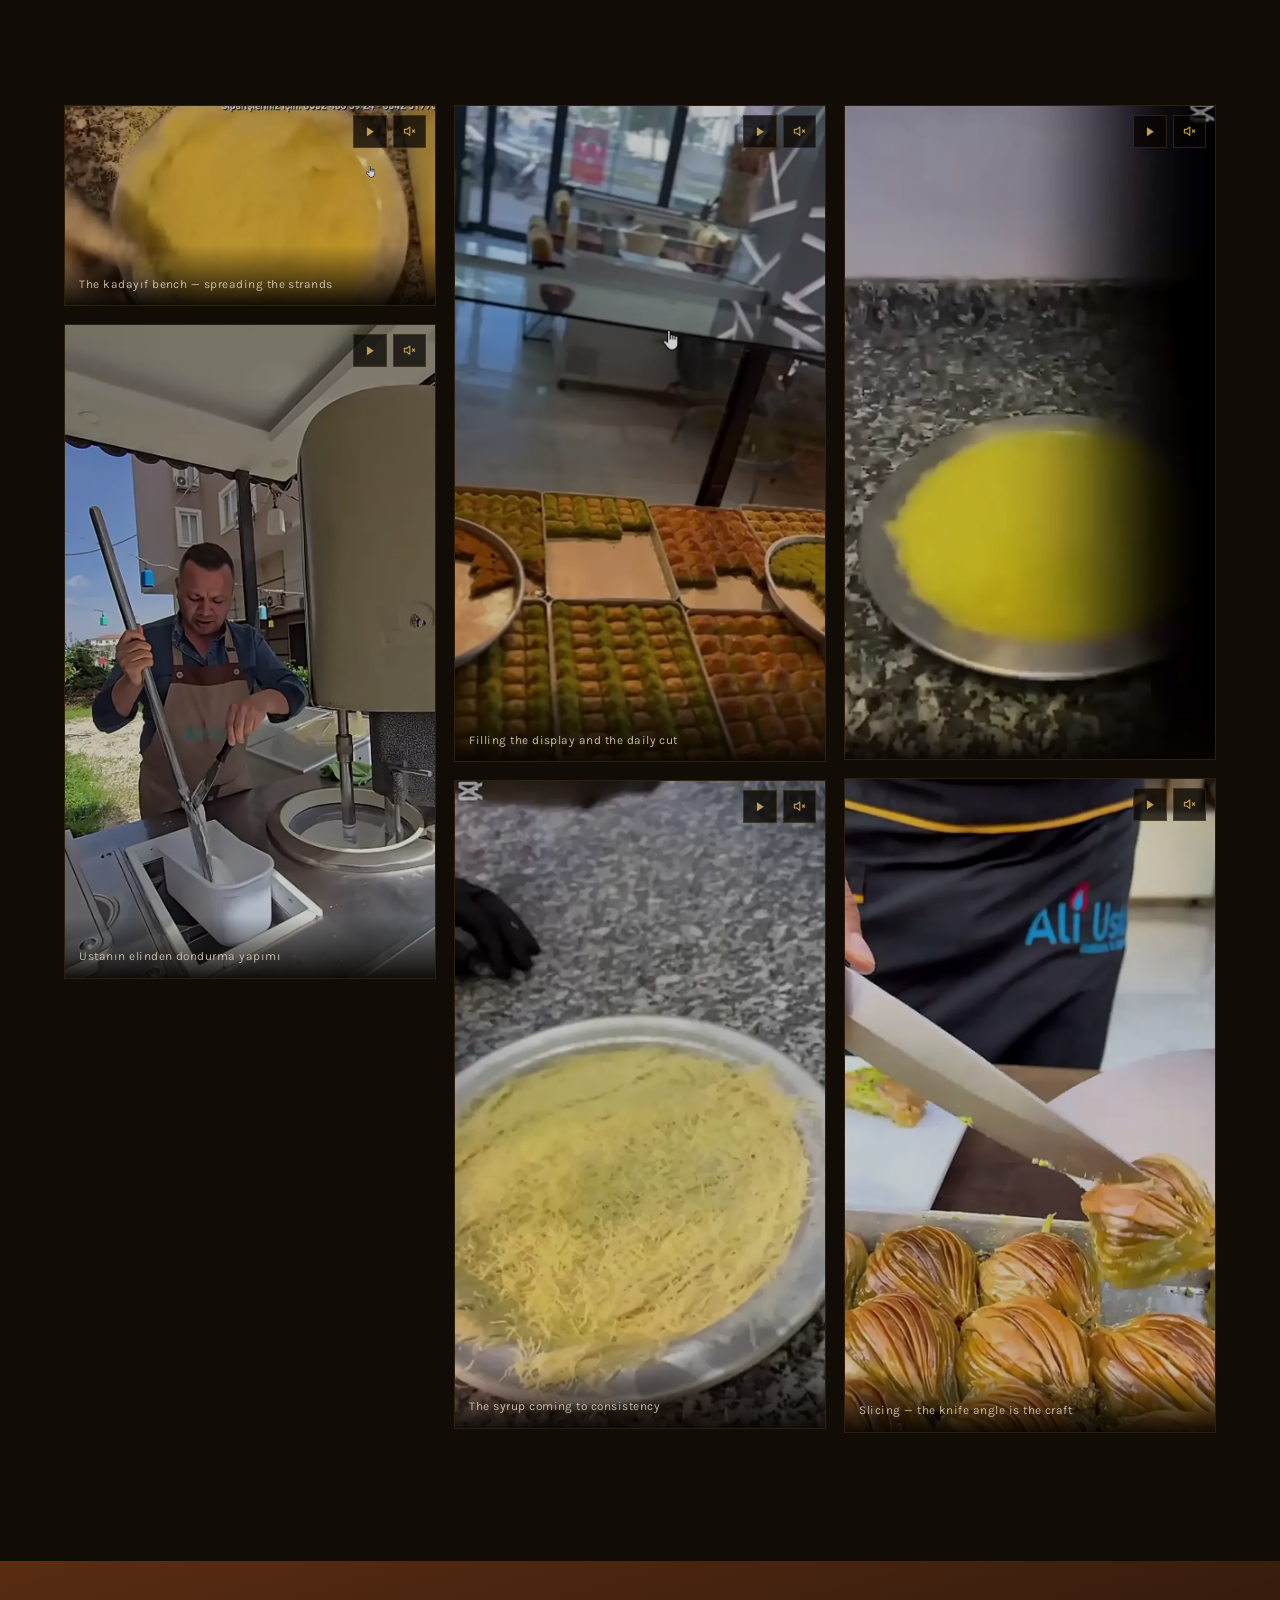
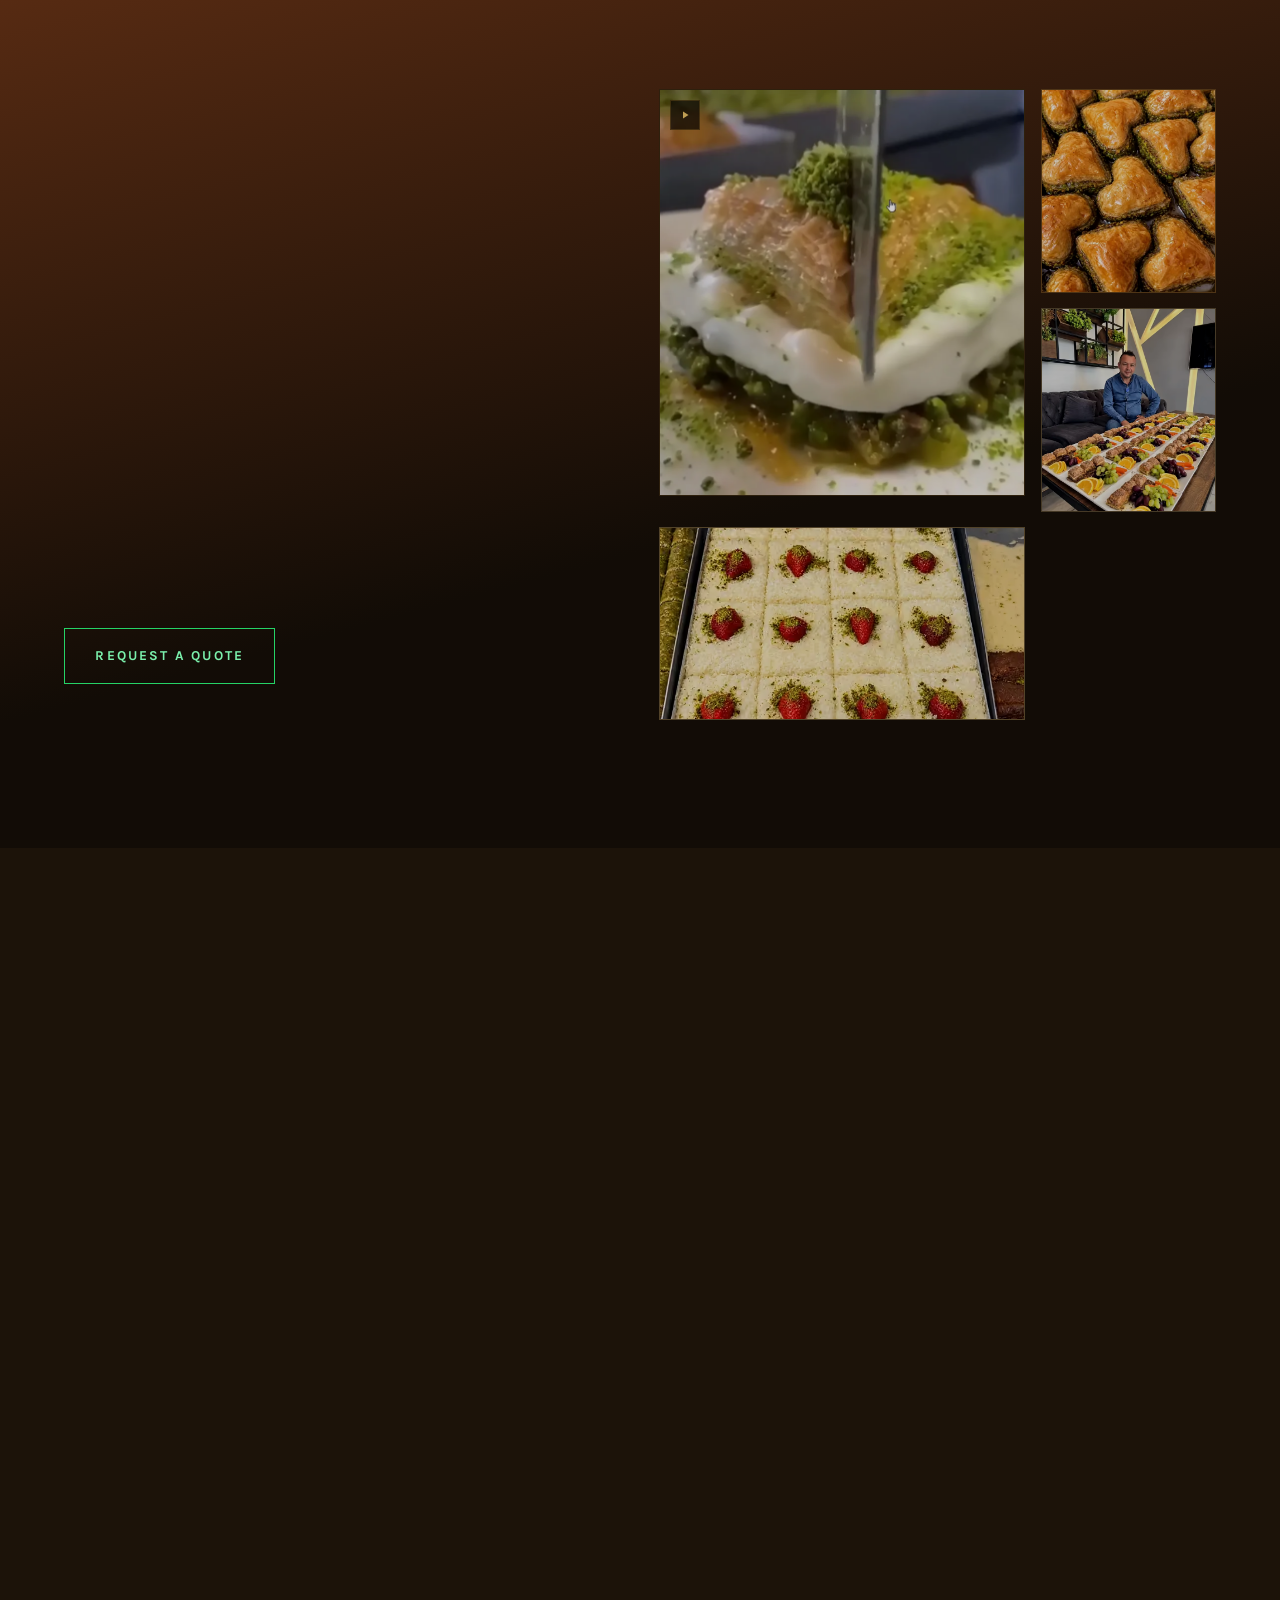
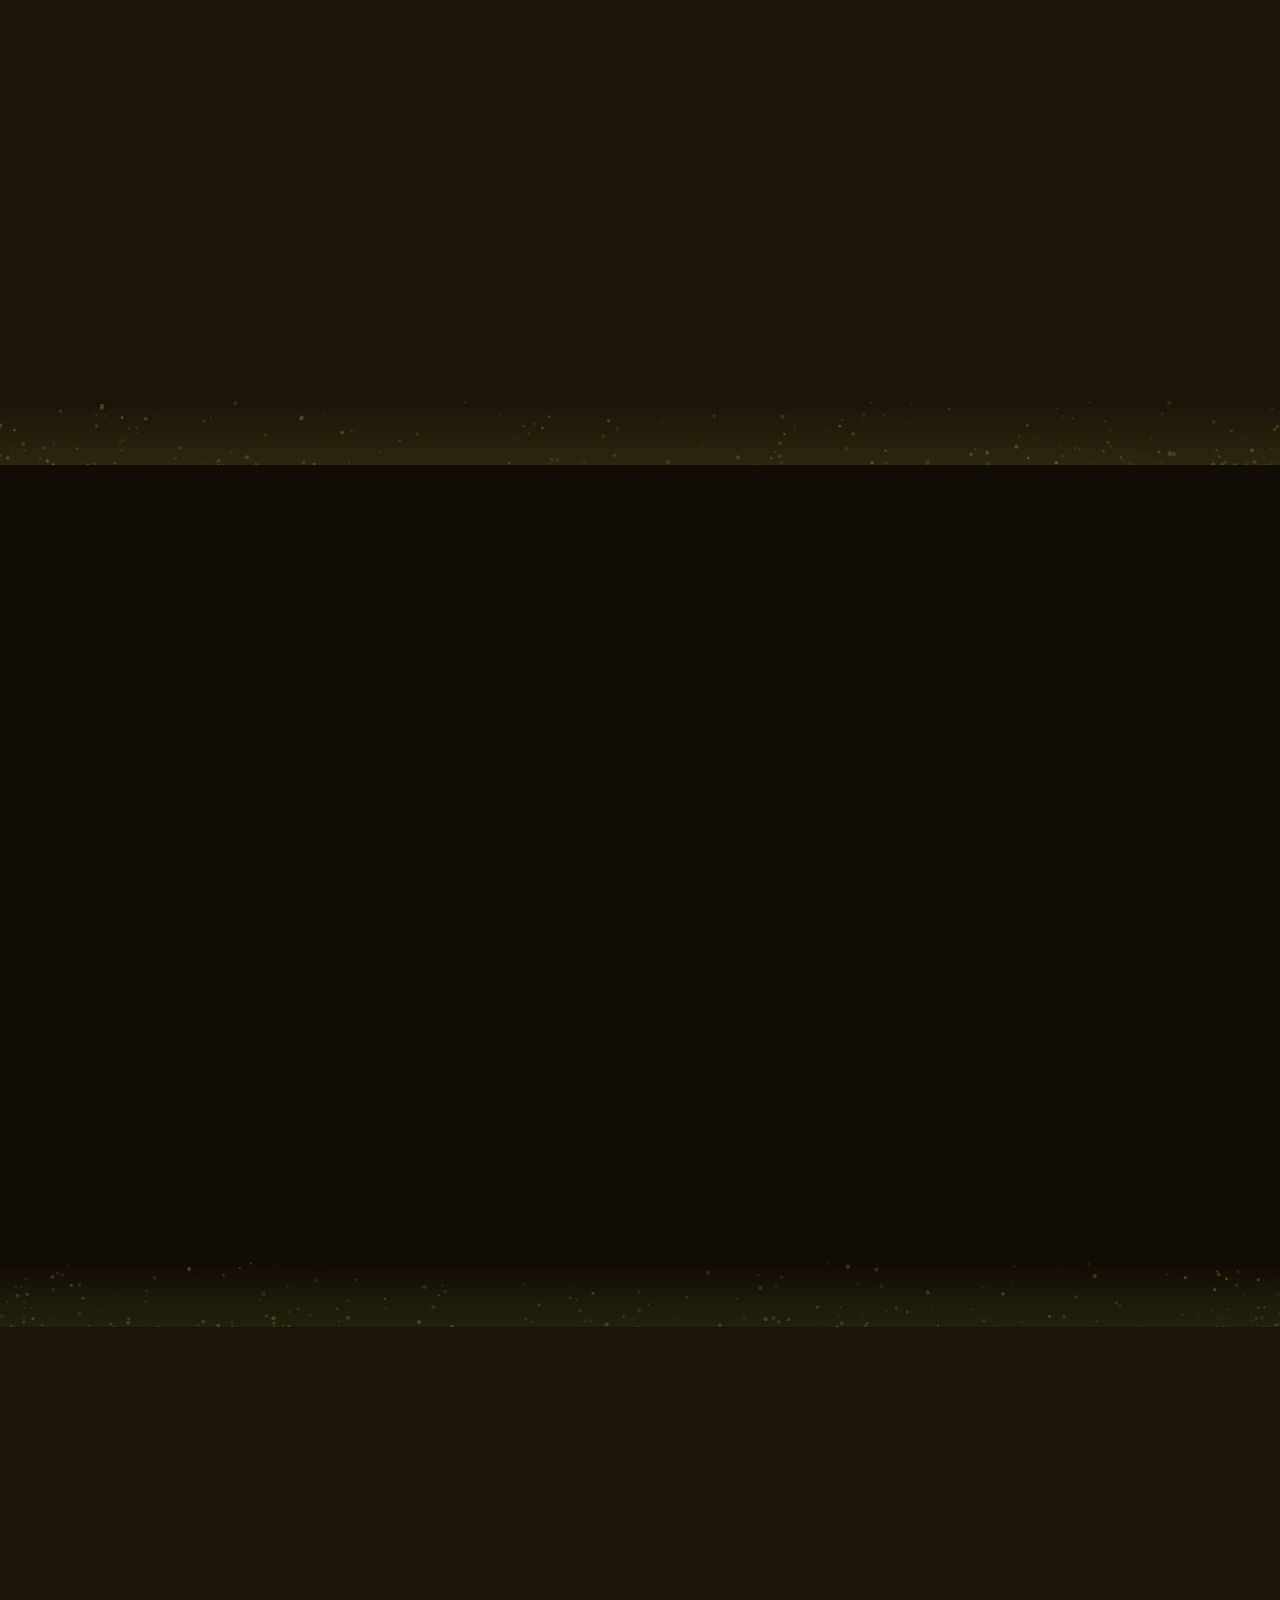
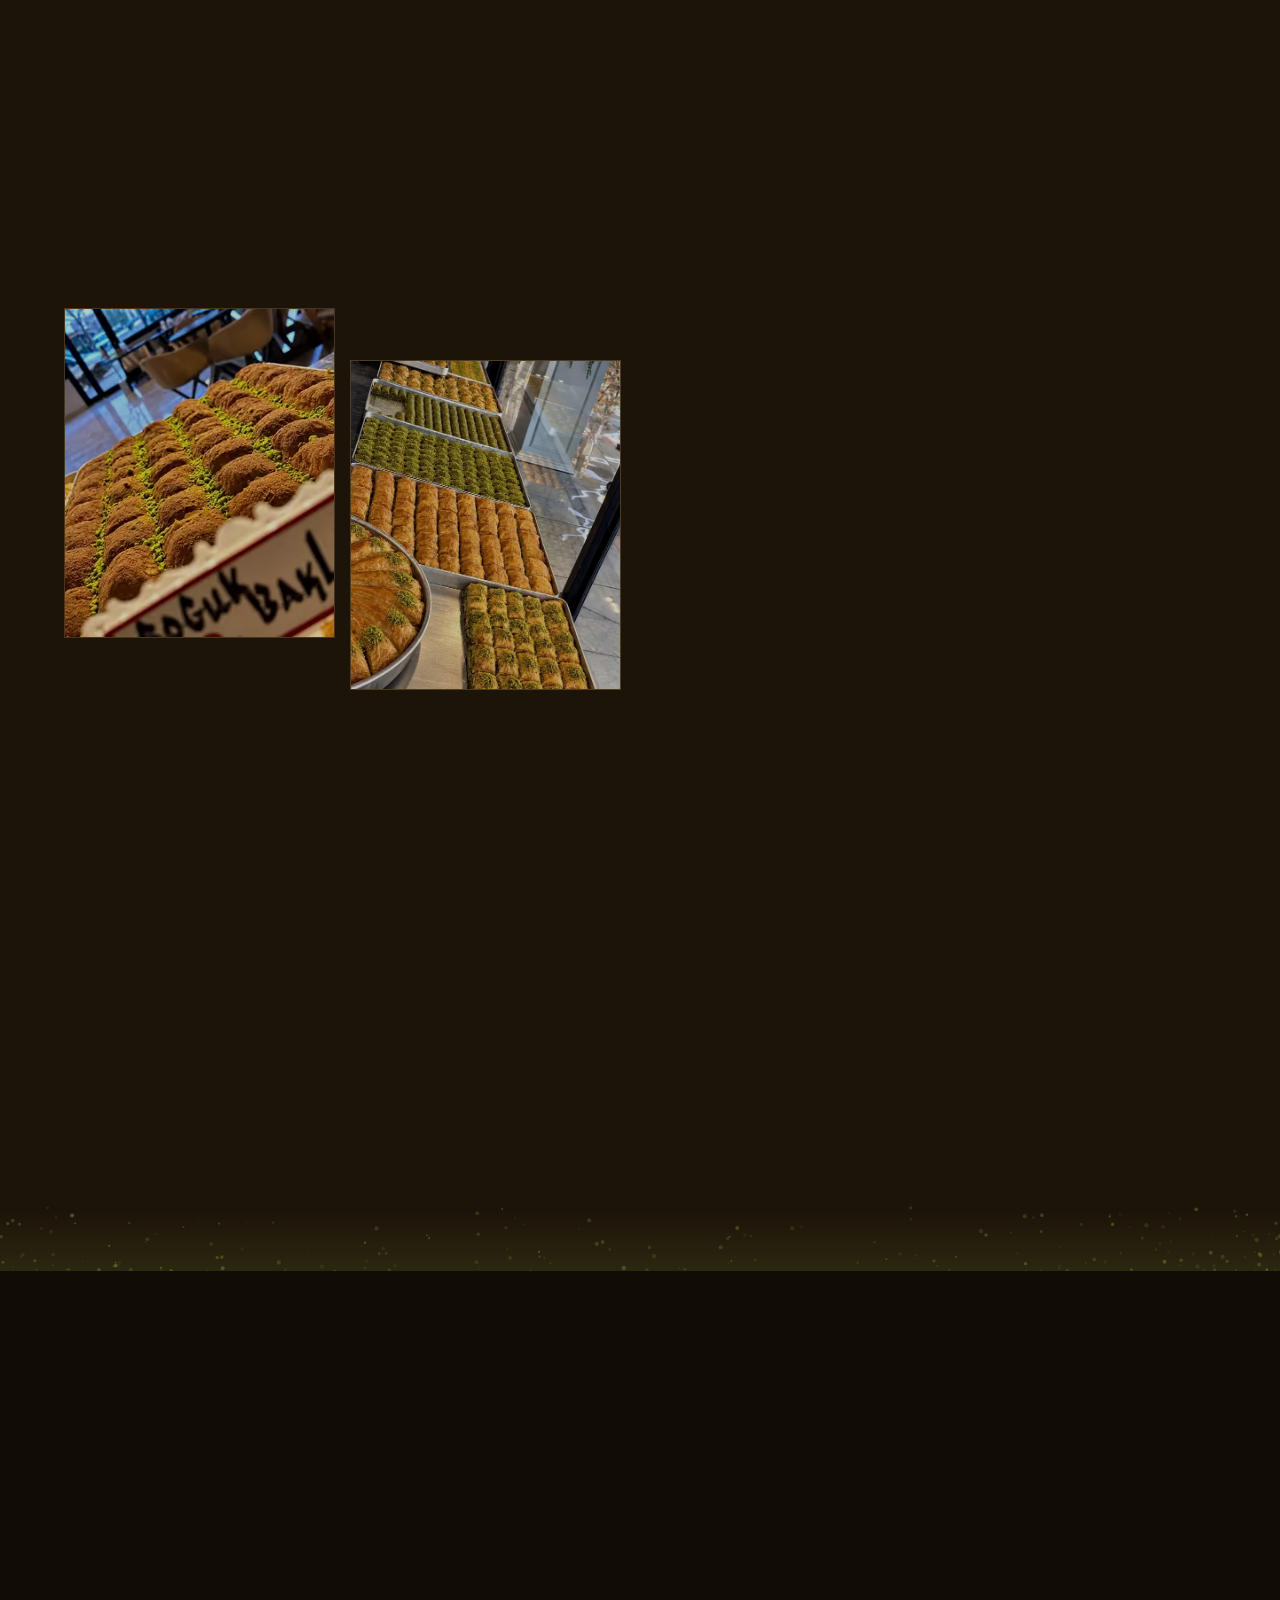
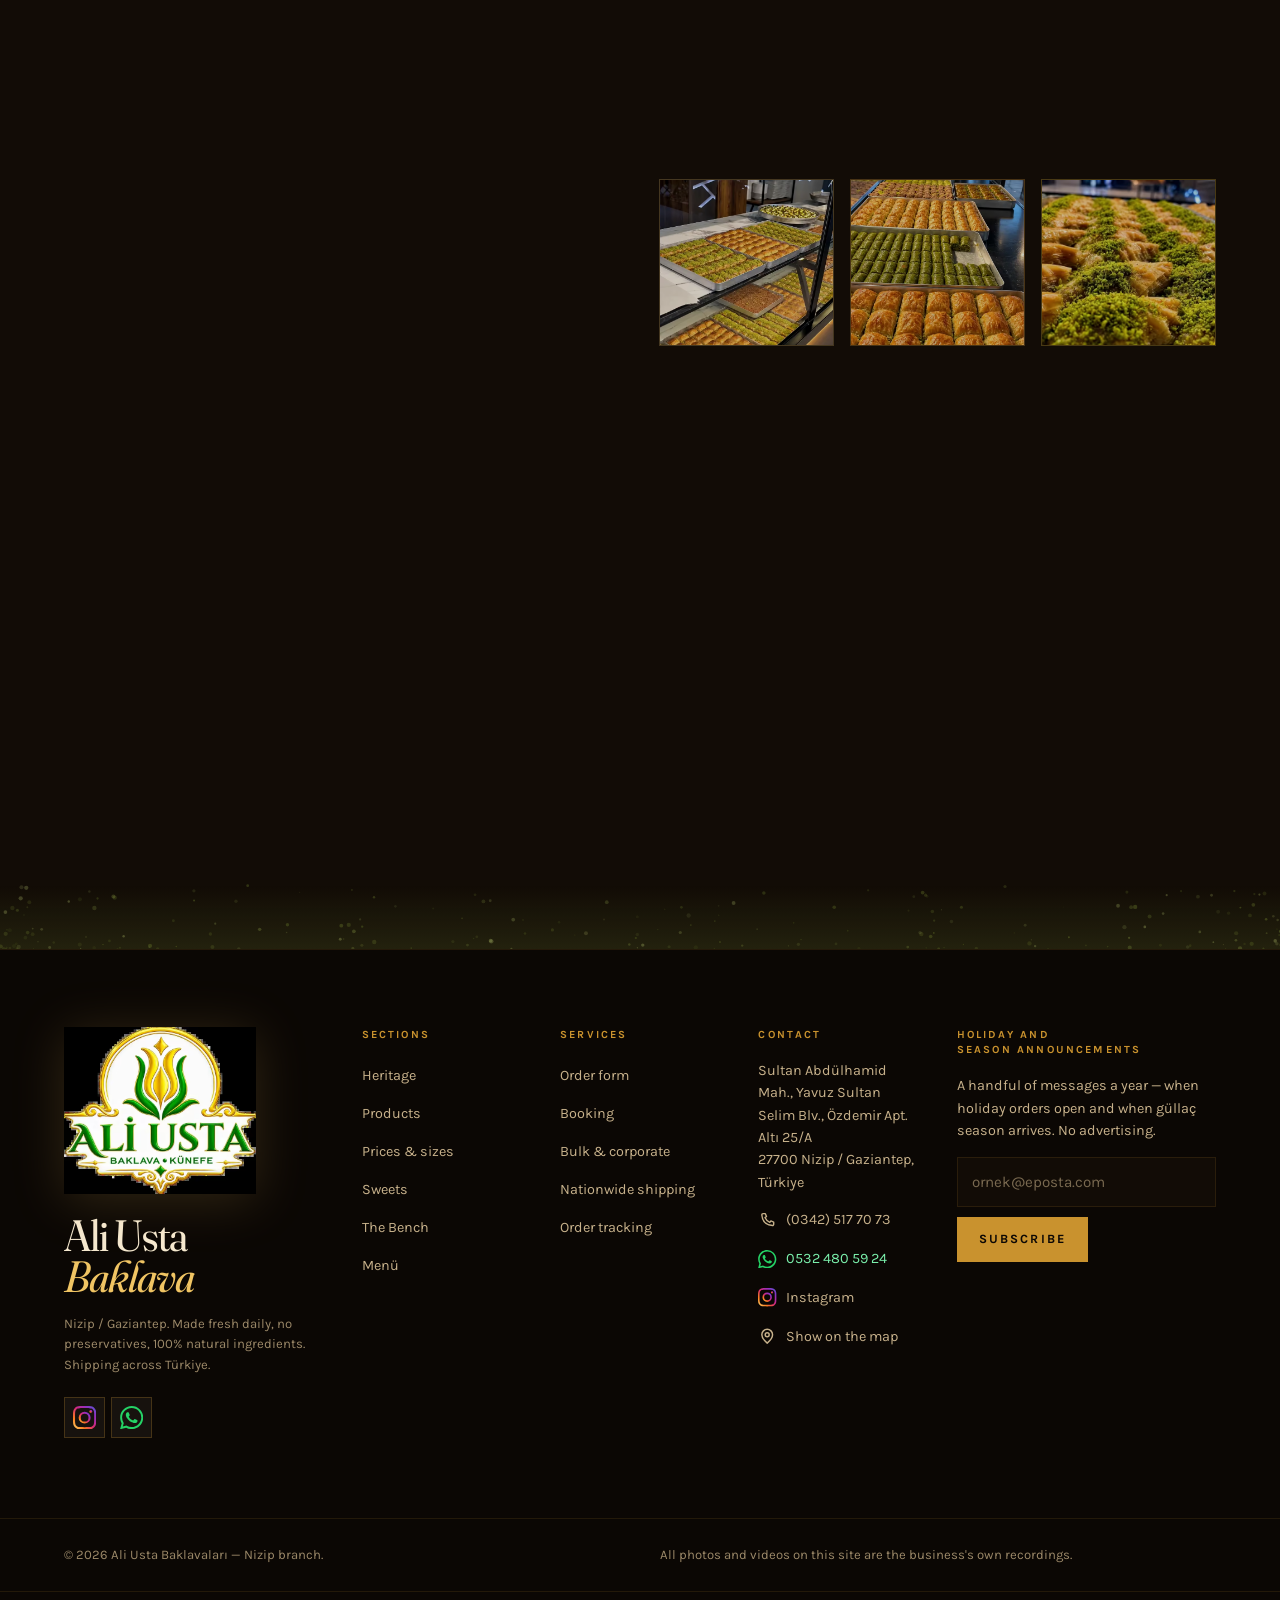
==== commit d22c9f9e: "SEO: og:url, twitter etiketleri, EN og:image mutlak URL, kısaltılmış meta açıklamalar Co-Authored-By" ====
--- a/en/index.html
+++ b/en/index.html
@@ -4,7 +4,7 @@
 <meta charset="utf-8">
 <meta name="viewport" content="width=device-width, initial-scale=1, viewport-fit=cover">
 <title>Ali Usta Baklavaları — Nizip, Gaziantep | Baklava, Künefe, Antep Pistachio</title>
-<meta name="description" content="Ali Usta Baklavaları in Nizip: made fresh daily, no preservatives, 100% natural. Baklava, künefe, pistachio paste, roasted Antep pistachios. Nationwide shipping, bookings and bulk orders.">
+<meta name="description" content="Fresh daily Antep baklava and künefe in Nizip. No preservatives, 100% natural. Nationwide shipping, bookings and bulk orders.">
 <meta name="theme-color" content="#120C06">
 
 <meta property="og:type" content="website">
@@ -12,7 +12,11 @@
 <meta property="og:site_name" content="Ali Usta Baklavaları">
 <meta property="og:title" content="Ali Usta Baklavaları — Nizip, Gaziantep">
 <meta property="og:description" content="Forty layers of pastry, pistachios roasted each morning, natural beet sugar. From Nizip to everywhere in Türkiye.">
-<meta property="og:image" content="../assets/video/poster/hero.webp?v=55">
+<meta property="og:image" content="https://www.aliustabaklavalari.com/assets/video/poster/hero.webp?v=55">
+<meta property="og:url" content="https://www.aliustabaklavalari.com/en/">
+<meta name="twitter:title" content="Ali Usta Baklavaları — Nizip, Gaziantep">
+<meta name="twitter:description" content="Forty layers of pastry, pistachios roasted each morning, natural beet sugar. From Nizip to everywhere in Türkiye.">
+<meta name="twitter:image" content="https://www.aliustabaklavalari.com/assets/video/poster/hero.webp?v=55">
 <meta name="twitter:card" content="summary_large_image">
 
 <link rel="alternate" hreflang="tr" href="https://www.aliustabaklavalari.com/">
